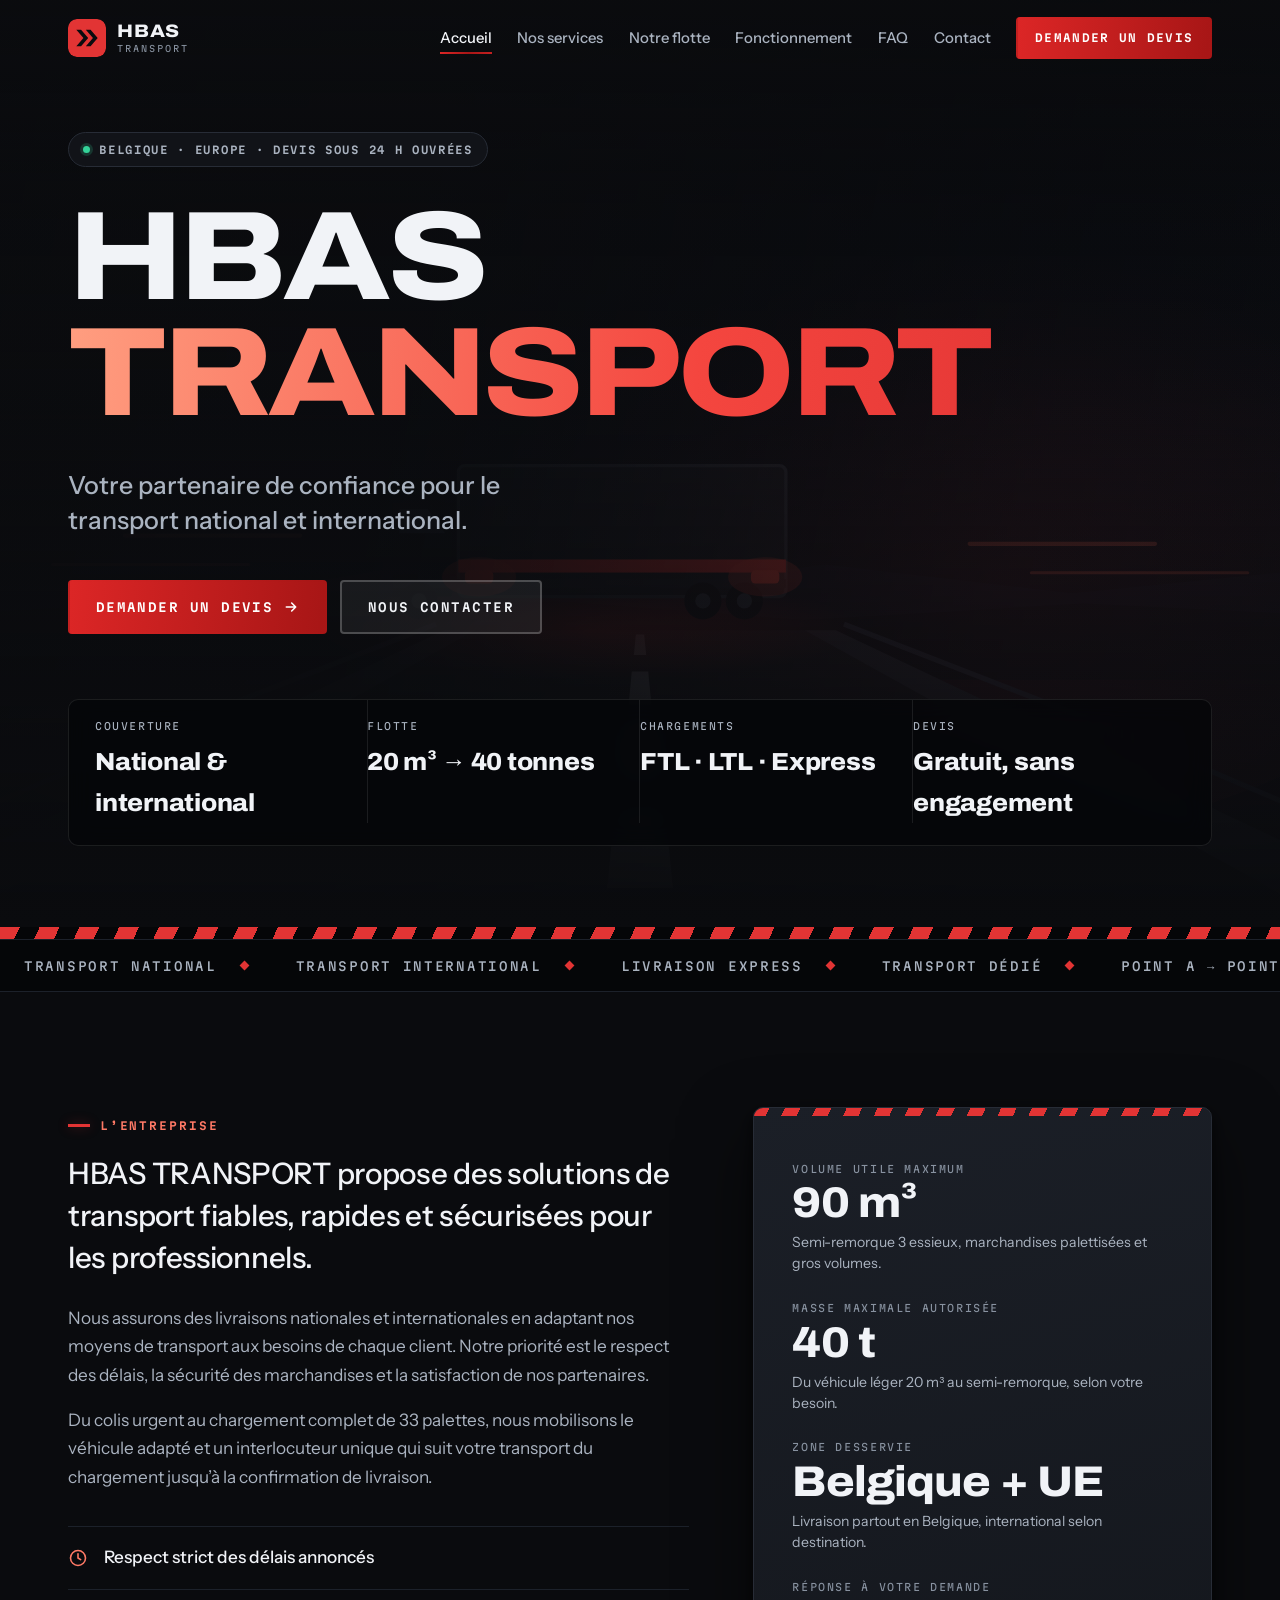
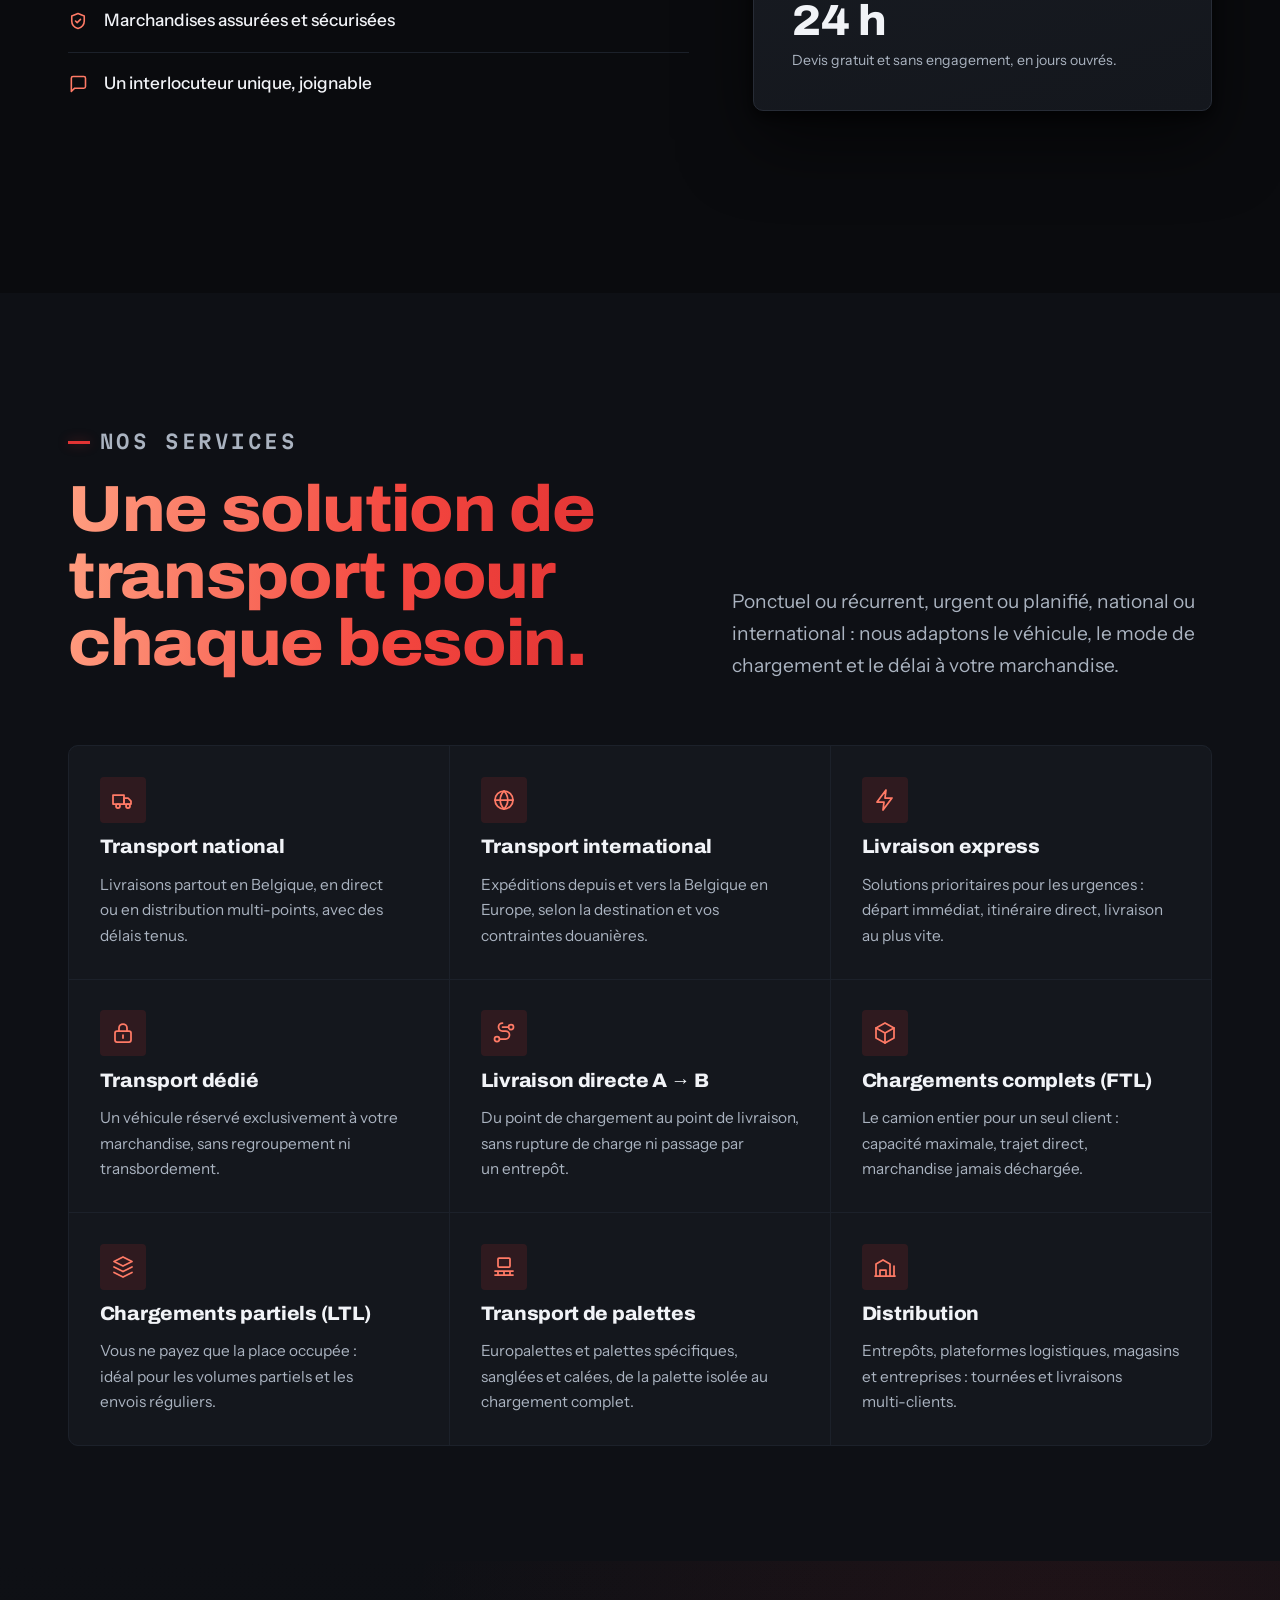
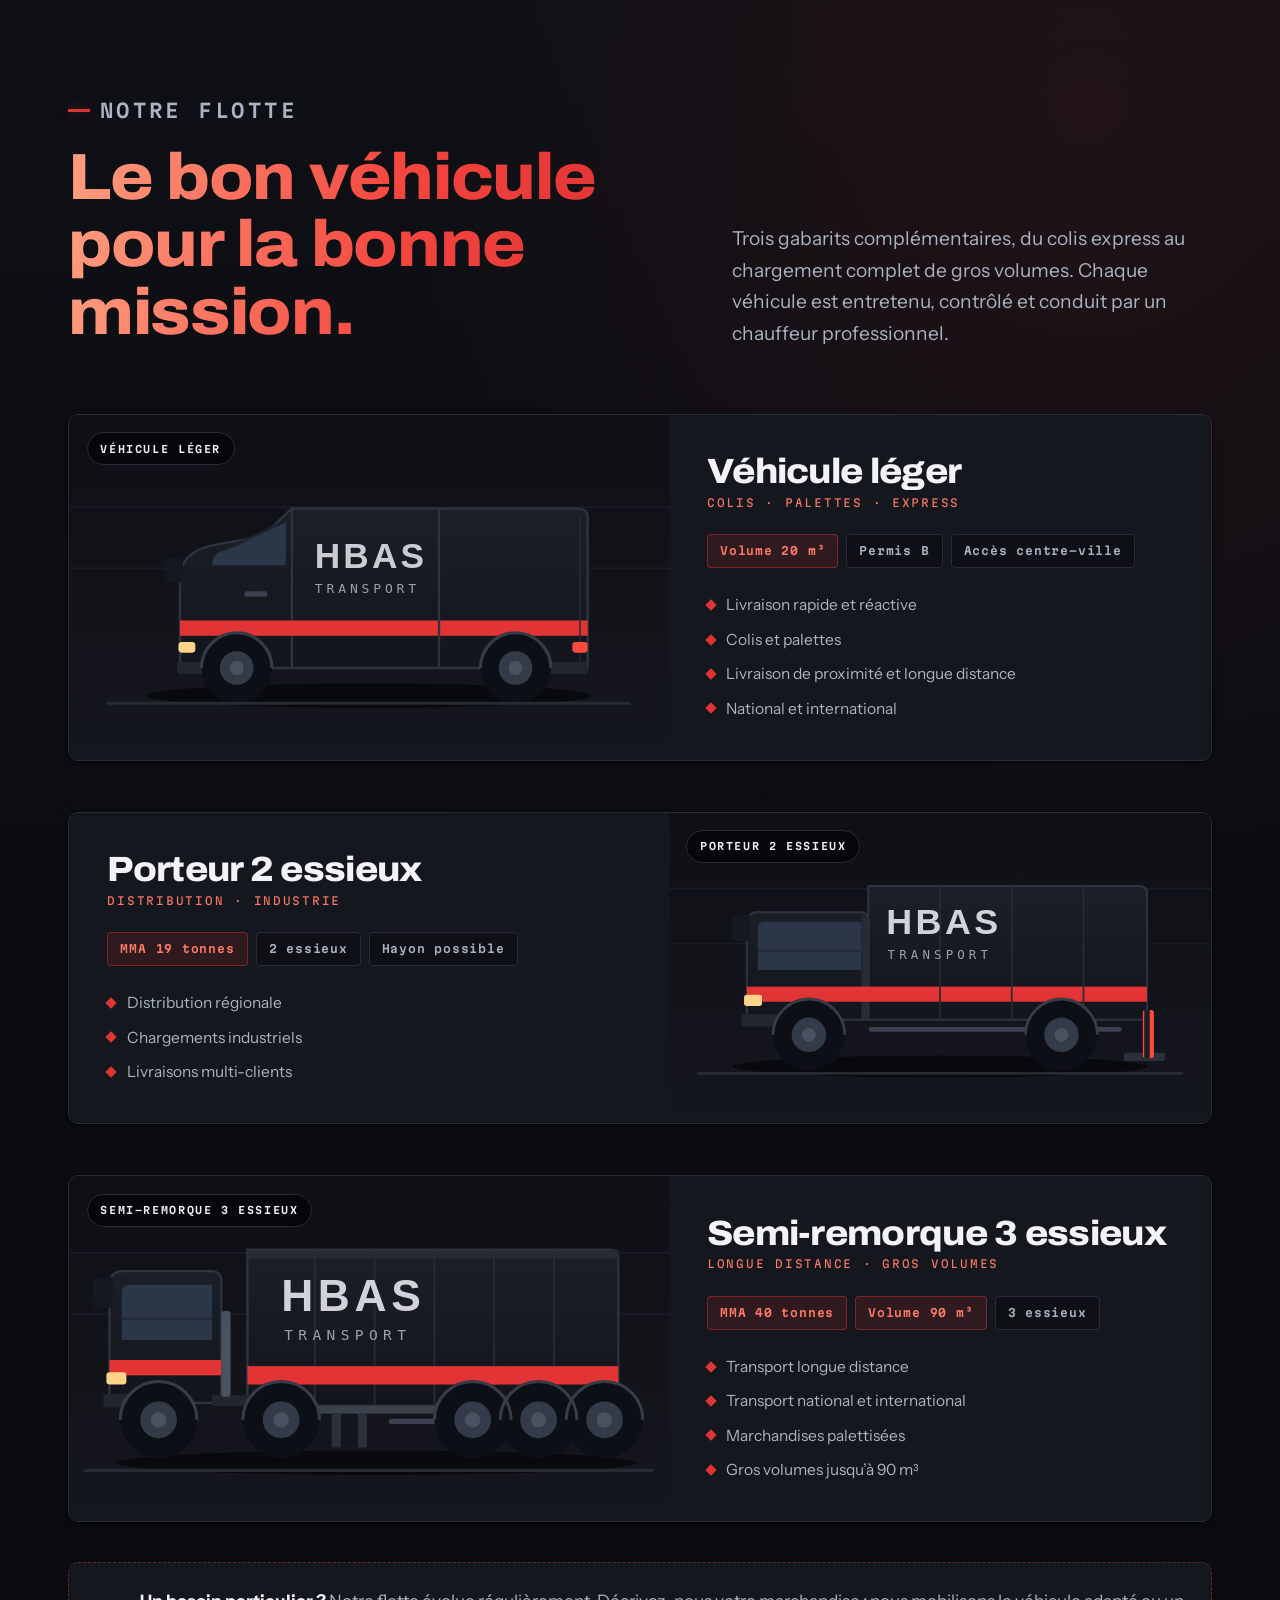
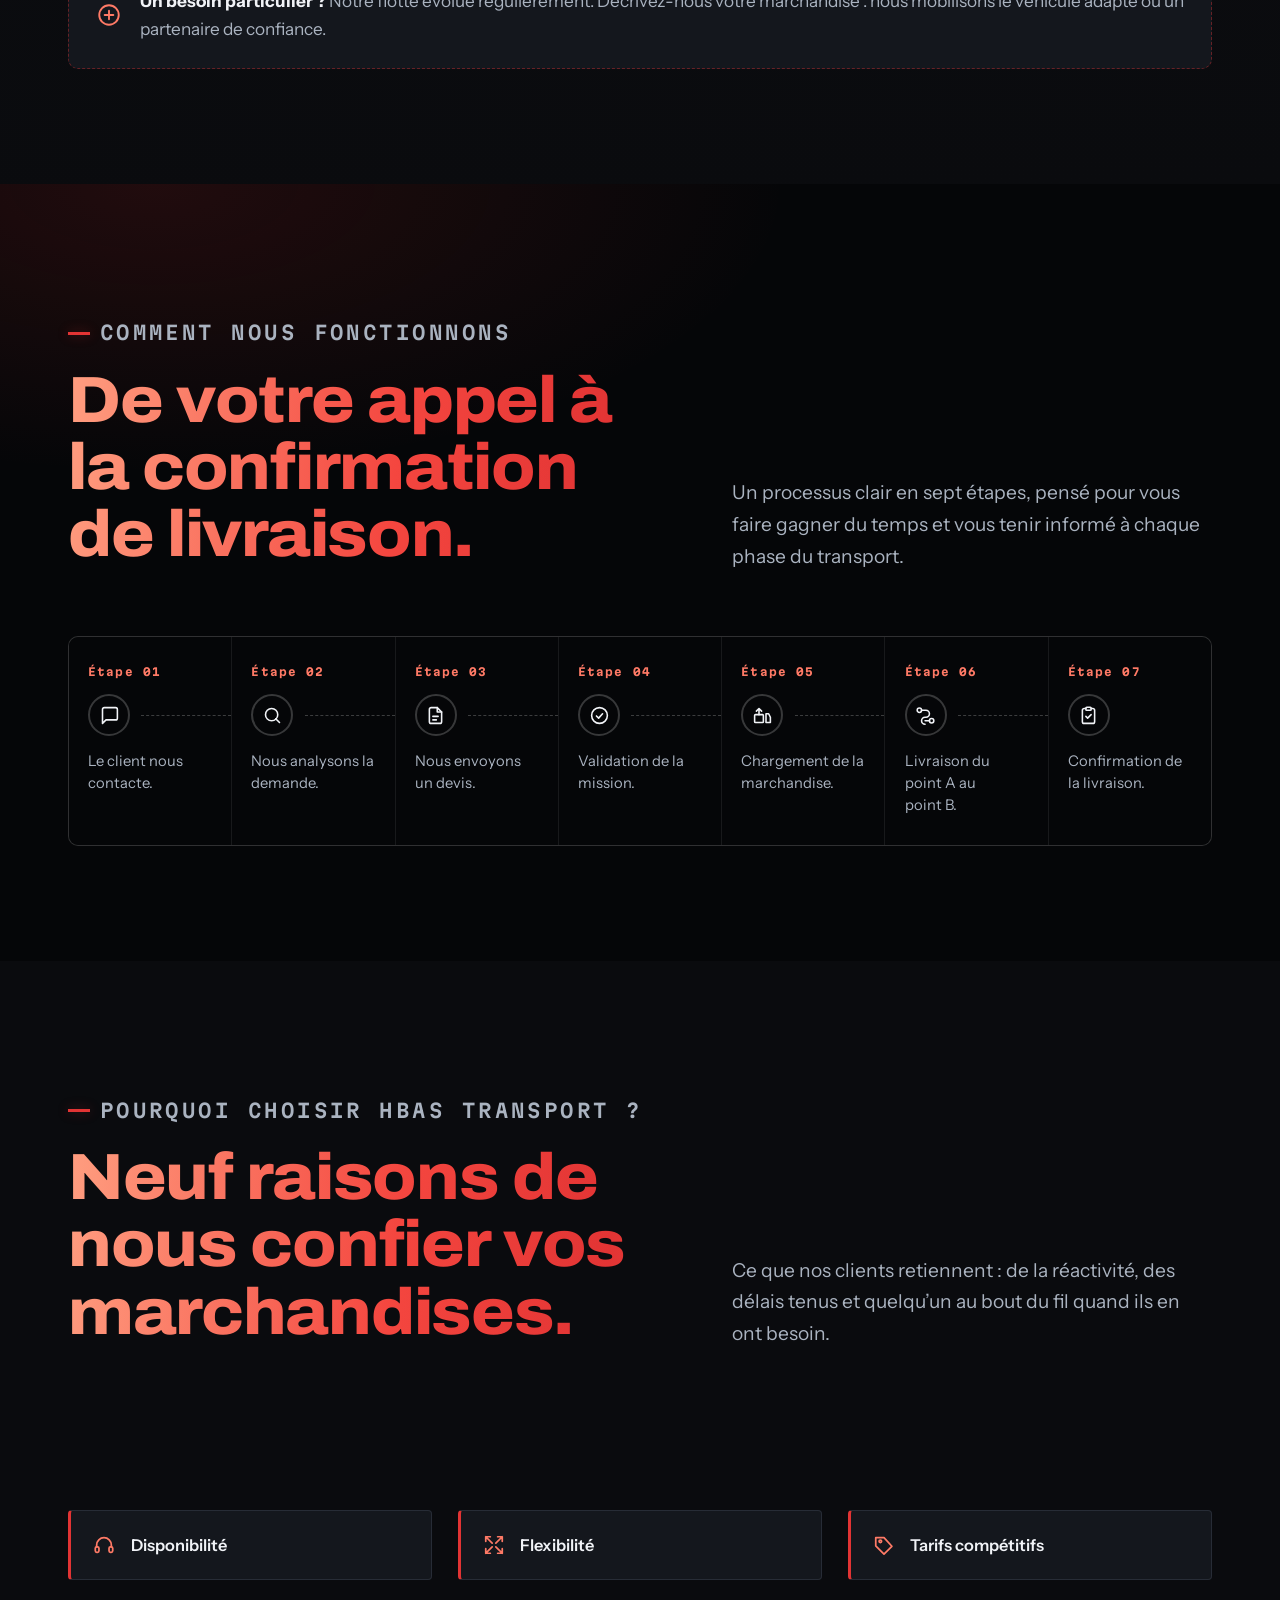
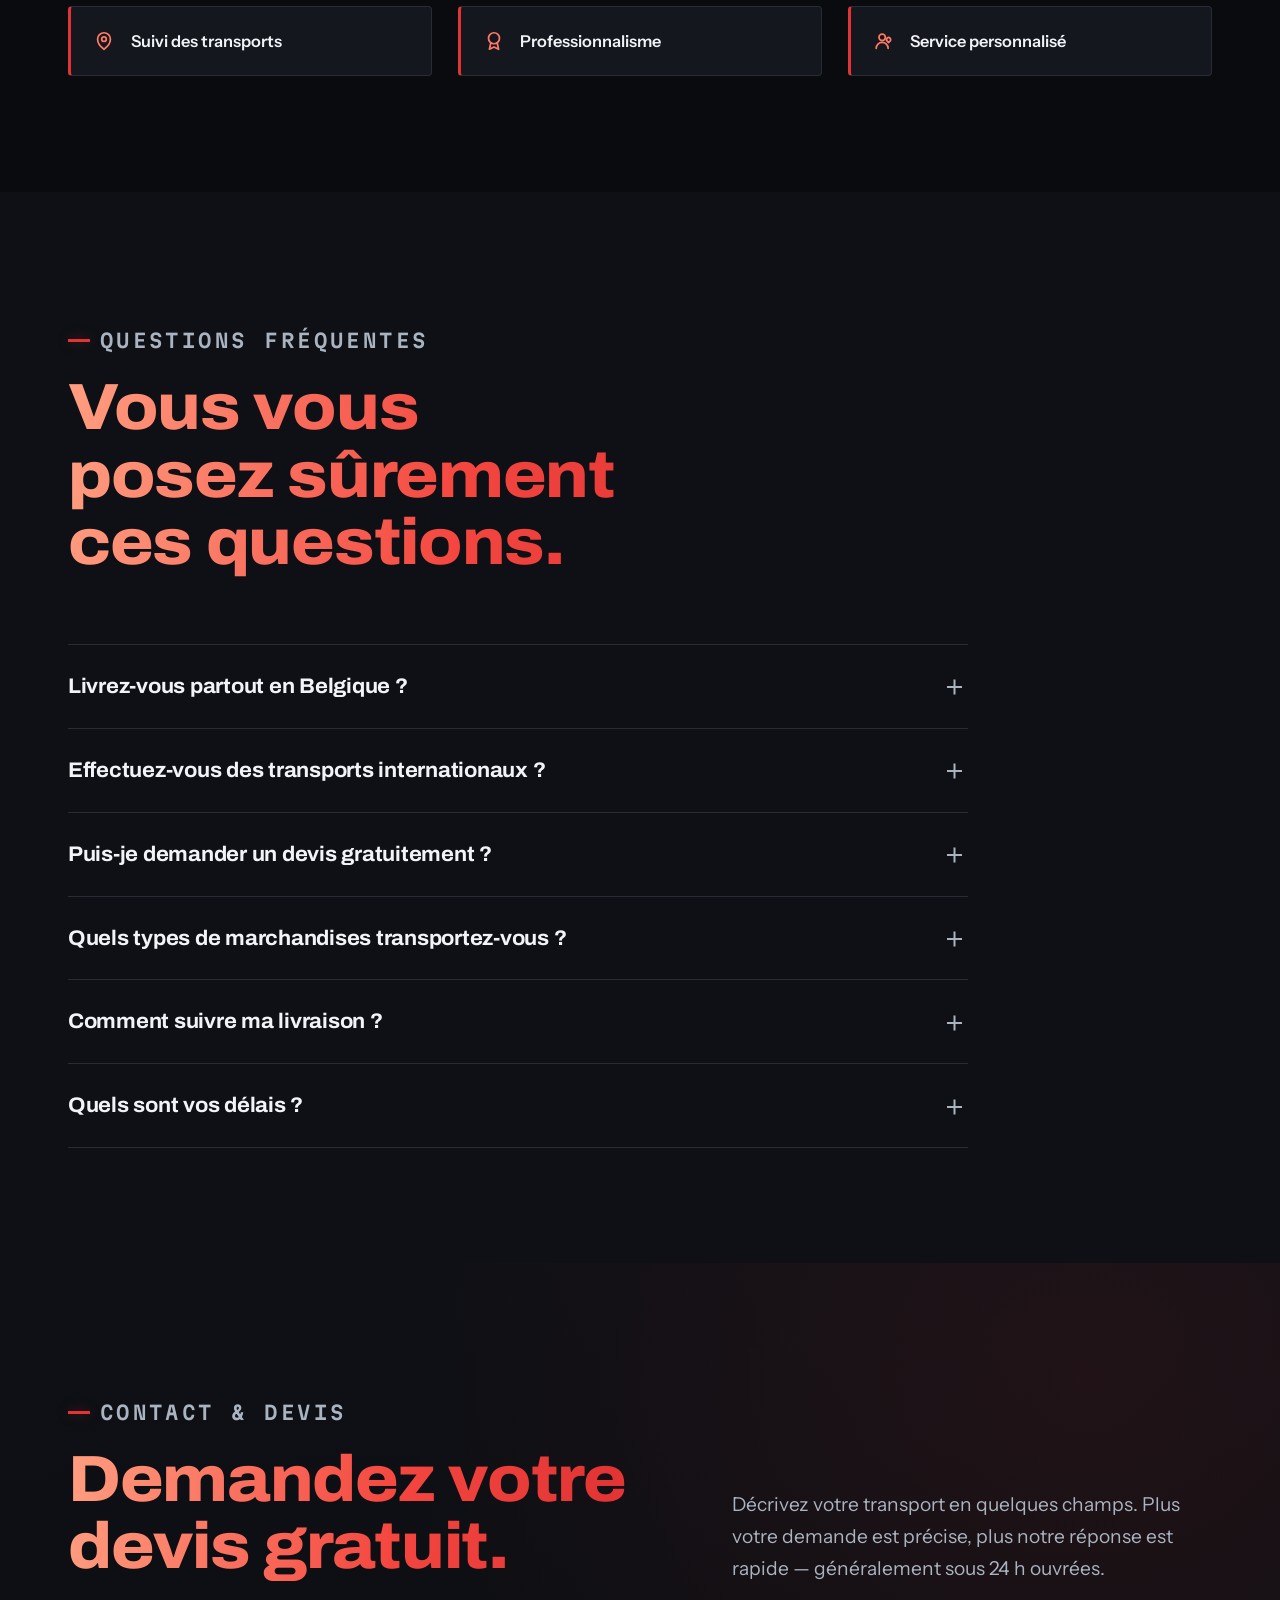
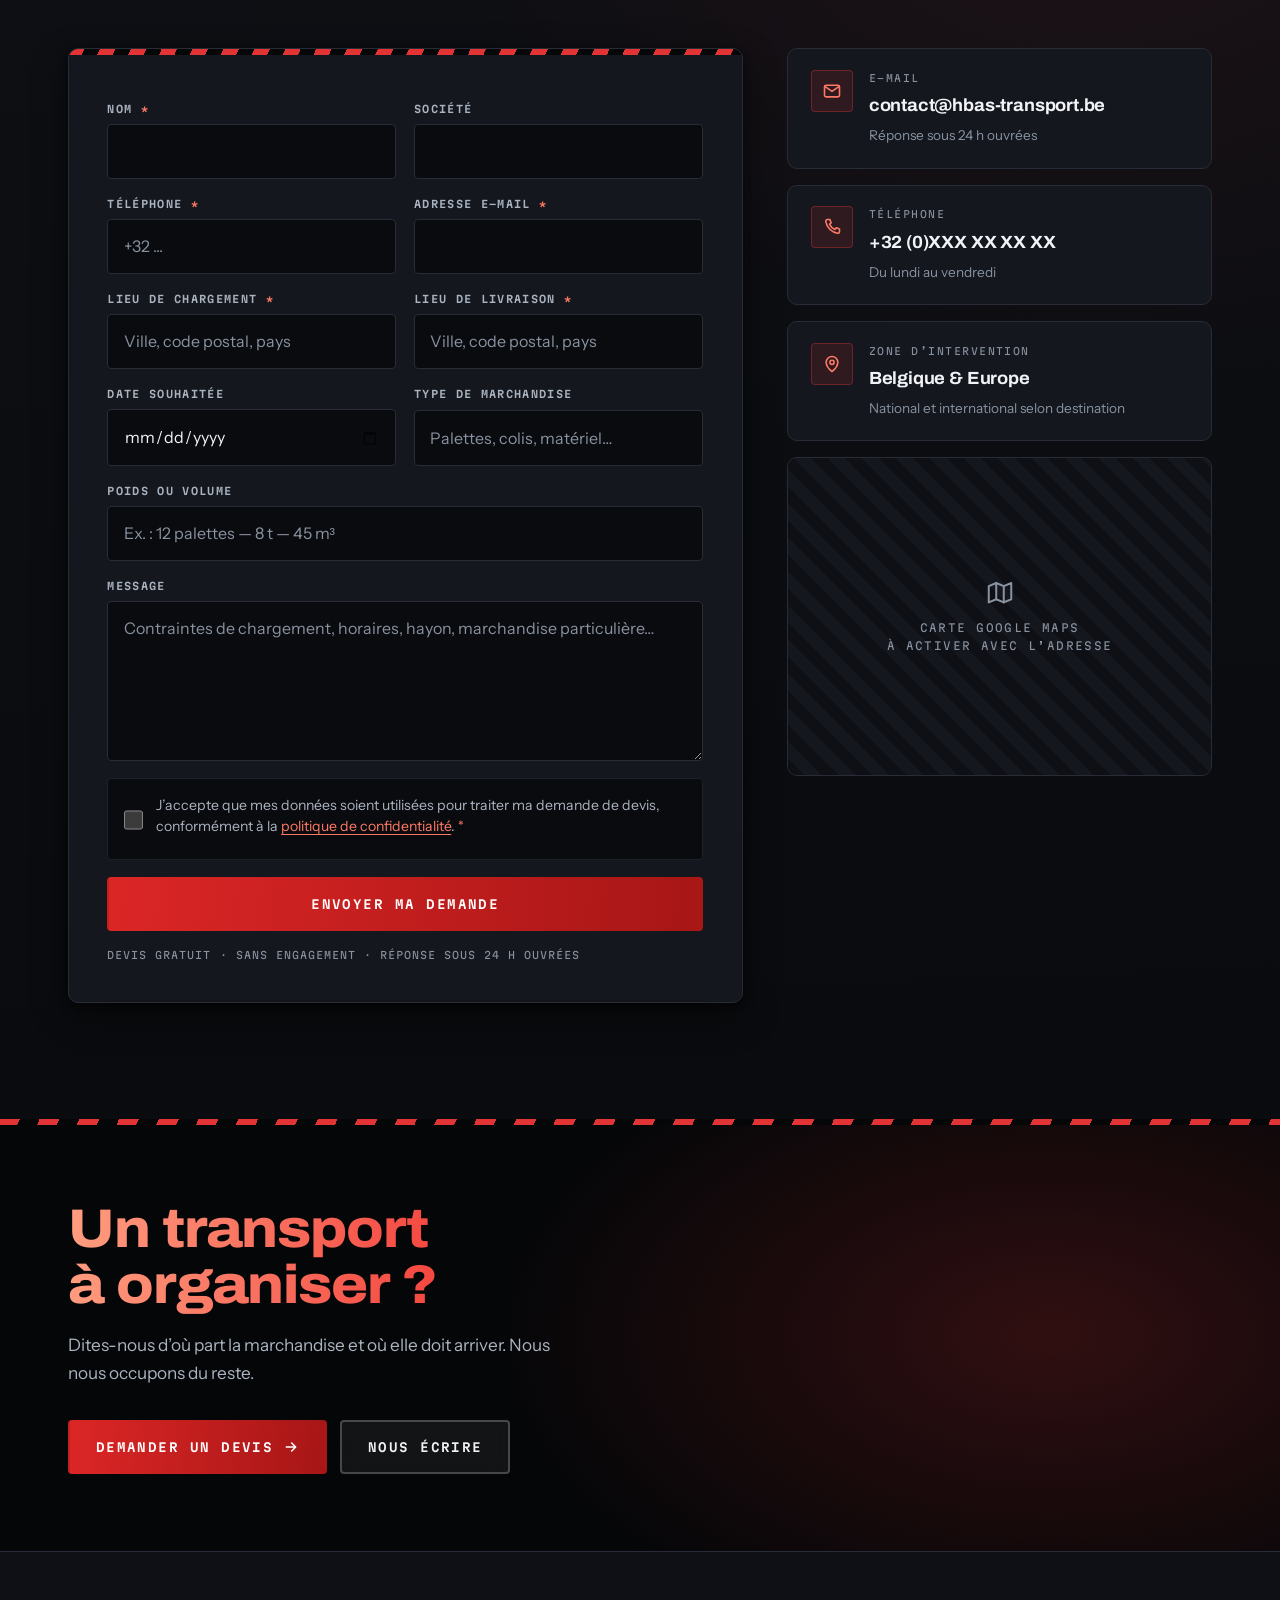
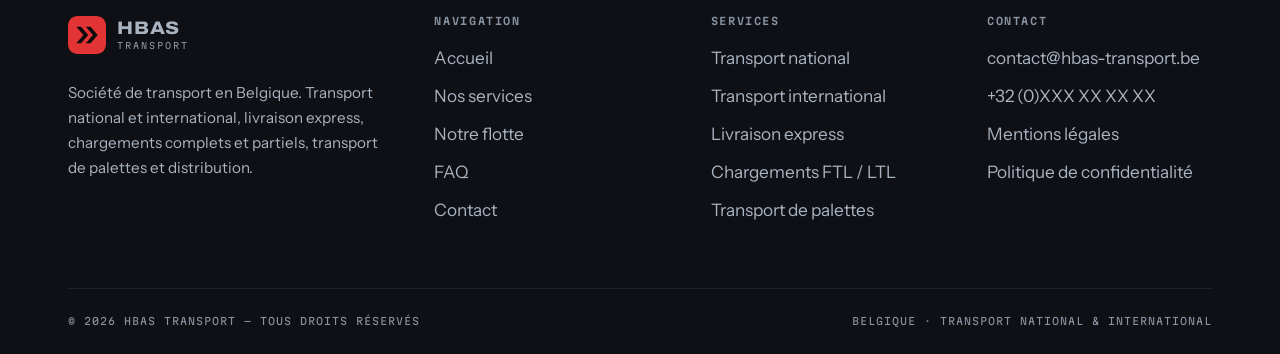
==== index.html @ b60d3385 "Vidéo en fond du bandeau d'accueil Intégration de la vidéo fournie (1366 × 768, 5,9 s, 1,1 Mo, H.264" ====
<!DOCTYPE html>
<html lang="fr">
<head>
<meta charset="utf-8">
<meta name="viewport" content="width=device-width, initial-scale=1">

<title>HBAS TRANSPORT — Société de transport en Belgique | National &amp; international</title>
<meta name="description" content="HBAS TRANSPORT : société de transport en Belgique. Transport national et international, livraison express, chargements complets (FTL) et partiels (LTL), transport de palettes et livraison directe du point A au point B. Devis gratuit et sans engagement.">
<meta name="keywords" content="transport Belgique, transport national, transport international, transport express, livraison palettes, semi-remorque, porteur 19 tonnes, véhicule utilitaire 20 m3, société de transport, transporteur Belgique, logistique, livraison point A vers point B">
<meta name="author" content="HBAS TRANSPORT">
<meta name="robots" content="index, follow, max-image-preview:large">
<link rel="canonical" href="https://www.hbas-transport.be/">

<!-- Open Graph / réseaux sociaux -->
<meta property="og:type" content="website">
<meta property="og:locale" content="fr_BE">
<meta property="og:site_name" content="HBAS TRANSPORT">
<meta property="og:title" content="HBAS TRANSPORT — Transport national et international">
<meta property="og:description" content="Votre partenaire de confiance pour le transport national et international. Solutions fiables, rapides et sécurisées pour les professionnels. Devis gratuit.">
<meta property="og:url" content="https://www.hbas-transport.be/">
<meta property="og:image" content="https://www.hbas-transport.be/assets/img/og-image.png">
<meta property="og:image:width" content="1200">
<meta property="og:image:height" content="630">
<meta property="og:image:alt" content="HBAS TRANSPORT — transport national et international">
<meta name="twitter:card" content="summary_large_image">
<meta name="twitter:title" content="HBAS TRANSPORT — Transport national et international">
<meta name="twitter:description" content="Votre partenaire de confiance pour le transport national et international. Devis gratuit et sans engagement.">
<meta name="twitter:image" content="https://www.hbas-transport.be/assets/img/og-image.png">
<meta name="theme-color" content="#0A0B0E">

<link rel="icon" href="assets/img/favicon.svg" type="image/svg+xml">
<link rel="apple-touch-icon" href="assets/img/favicon.svg">

<!-- Polices -->
<link rel="preload" as="font" type="font/woff2" href="assets/fonts/archivo-latin.woff2" crossorigin>
<link rel="preload" as="font" type="font/woff2" href="assets/fonts/instrument-sans-latin.woff2" crossorigin>
<link rel="stylesheet" href="assets/css/fonts.css">

<link rel="preload" as="image" href="assets/img/hero-poster.svg">
<link rel="stylesheet" href="assets/css/styles.css">
<script src="assets/js/main.js" defer></script>
</head>

<body>
<a class="skip-link" href="#main">Aller au contenu</a>

<!-- =====================================================================
     EN-TÊTE
     ===================================================================== -->
<header class="site-header">
  <div class="shell">
    <a class="brand" href="#accueil" aria-label="HBAS TRANSPORT — retour à l’accueil">
      <svg class="brand__mark" viewBox="0 0 64 64" aria-hidden="true">
        <rect width="64" height="64" rx="14" fill="#E23434"/>
        <g fill="#0A0B0E">
          <path d="M14 18 L26 32 L14 46 L22 46 L34 32 L22 18 Z"/>
          <path d="M30 18 L42 32 L30 46 L38 46 L50 32 L38 18 Z"/>
        </g>
      </svg>
      <span class="brand__txt">
        <span class="brand__name">HBAS</span>
        <span class="brand__sub">Transport</span>
      </span>
    </a>

    <button class="nav-toggle" type="button" aria-expanded="false" aria-controls="nav" aria-label="Ouvrir le menu">
      <span></span>
    </button>

    <nav class="nav" id="nav" data-open="false" aria-label="Navigation principale">
      <ul class="nav__list">
        <li><a class="nav__link" data-spy href="#accueil">Accueil</a></li>
        <li><a class="nav__link" data-spy href="#services">Nos services</a></li>
        <li><a class="nav__link" data-spy href="#flotte">Notre flotte</a></li>
        <li><a class="nav__link" data-spy href="#processus">Fonctionnement</a></li>
        <li><a class="nav__link" data-spy href="#faq">FAQ</a></li>
        <li><a class="nav__link" data-spy href="#contact">Contact</a></li>
      </ul>
      <a class="btn btn--hi btn--sm" href="#contact">Demander un devis</a>
    </nav>
  </div>
</header>

<main id="main">

<!-- =====================================================================
     HERO
     ===================================================================== -->
<section class="hero" id="accueil">
  <div class="hero__media">
    <!-- VISUEL DU BANDEAU ─────────────────────────────────────────────────
         L'image est une couche à part, TOUJOURS présente derrière la vidéo.
         Elle s'affiche instantanément, reste visible pendant le chargement,
         et prend le relais si la lecture échoue ou si le visiteur a demandé
         de réduire les animations (voir main.js).
         Elle ne peut pas être remplacée par l'attribut `poster` de la vidéo :
         masquer une vidéo illisible masquerait aussi son affiche.
         Pour changer de vidéo : remplacez assets/video/hero-camion.mp4. -->
    <img class="hero__still" src="assets/img/hero-poster.svg" alt=""
         width="1600" height="900" fetchpriority="high" decoding="async">
    <video class="hero__video" autoplay muted loop playsinline preload="metadata"
           aria-hidden="true" tabindex="-1">
      <source src="assets/video/hero-camion.mp4" type="video/mp4">
    </video>
  </div>
  <div class="hero__scrim" aria-hidden="true"></div>

  <div class="shell hero__inner">
    <p class="hero__tag" data-reveal><span class="dot"></span> Belgique · Europe · Devis sous 24 h ouvrées</p>

    <h1 data-reveal style="--d:1">
      HBAS<br>
      <span class="l2 grad">TRANSPORT</span>
    </h1>

    <p class="hero__sub" data-reveal style="--d:2">
      Votre partenaire de confiance pour le transport national et international.
    </p>

    <div class="hero__cta" data-reveal style="--d:3">
      <a class="btn btn--hi" href="#contact">
        Demander un devis
        <svg class="arw" width="16" height="16" viewBox="0 0 24 24" fill="none" stroke="currentColor" stroke-width="2.4" stroke-linecap="round" stroke-linejoin="round" aria-hidden="true"><path d="M5 12h14M13 6l6 6-6 6"/></svg>
      </a>
      <a class="btn btn--light" href="#contact-coordonnees">Nous contacter</a>
    </div>

    <dl class="hero__facts" data-stagger>
      <div data-reveal><dt>Couverture</dt><dd>National &amp; international</dd></div>
      <div data-reveal><dt>Flotte</dt><dd>20 m³ → 40 tonnes</dd></div>
      <div data-reveal><dt>Chargements</dt><dd>FTL · LTL · Express</dd></div>
      <div data-reveal><dt>Devis</dt><dd>Gratuit, sans engagement</dd></div>
    </dl>
  </div>
</section>

<div class="hazard" aria-hidden="true"></div>

<!-- Bandeau défilant -->
<div class="ticker" aria-hidden="true">
  <div class="ticker__track">
    <div class="ticker__group">
      <span>Transport national</span><span>Transport international</span><span>Livraison express</span>
      <span>Transport dédié</span><span>Point A → Point B</span><span>Chargements complets FTL</span>
      <span>Chargements partiels LTL</span><span>Transport de palettes</span><span>Distribution</span>
    </div>
    <div class="ticker__group">
      <span>Transport national</span><span>Transport international</span><span>Livraison express</span>
      <span>Transport dédié</span><span>Point A → Point B</span><span>Chargements complets FTL</span>
      <span>Chargements partiels LTL</span><span>Transport de palettes</span><span>Distribution</span>
    </div>
  </div>
</div>

<!-- =====================================================================
     PRÉSENTATION
     ===================================================================== -->
<section class="section" id="presentation">
  <div class="shell">
    <div class="intro">
      <div data-reveal="left">
        <p class="kicker">L’entreprise</p>
        <p class="intro__lead">
          HBAS TRANSPORT propose des solutions de transport fiables, rapides et sécurisées
          pour les professionnels.
        </p>
        <div class="intro__body">
          <p>
            Nous assurons des livraisons nationales et internationales en adaptant nos moyens
            de transport aux besoins de chaque client. Notre priorité est le respect des délais,
            la sécurité des marchandises et la satisfaction de nos partenaires.
          </p>
          <p>
            Du colis urgent au chargement complet de 33 palettes, nous mobilisons le véhicule
            adapté et un interlocuteur unique qui suit votre transport du chargement jusqu’à
            la confirmation de livraison.
          </p>
        </div>

        <ul class="pillars" data-stagger>
          <li data-reveal>
            <svg viewBox="0 0 24 24" fill="none" stroke="currentColor" stroke-width="1.9" stroke-linecap="round" stroke-linejoin="round" aria-hidden="true"><circle cx="12" cy="12" r="9"/><path d="M12 7v5l3.2 2"/></svg>
            Respect strict des délais annoncés
          </li>
          <li data-reveal>
            <svg viewBox="0 0 24 24" fill="none" stroke="currentColor" stroke-width="1.9" stroke-linecap="round" stroke-linejoin="round" aria-hidden="true"><path d="M12 3l7.5 3v6c0 4.5-3 7.7-7.5 9-4.5-1.3-7.5-4.5-7.5-9V6z"/><path d="M9 12l2 2 4-4"/></svg>
            Marchandises assurées et sécurisées
          </li>
          <li data-reveal>
            <svg viewBox="0 0 24 24" fill="none" stroke="currentColor" stroke-width="1.9" stroke-linecap="round" stroke-linejoin="round" aria-hidden="true"><path d="M21 15a2 2 0 0 1-2 2H8l-4 4V5a2 2 0 0 1 2-2h13a2 2 0 0 1 2 2z"/></svg>
            Un interlocuteur unique, joignable
          </li>
          <li data-reveal>
            <svg viewBox="0 0 24 24" fill="none" stroke="currentColor" stroke-width="1.9" stroke-linecap="round" stroke-linejoin="round" aria-hidden="true"><path d="M3 12h4l3-7 4 14 3-7h4"/></svg>
            Suivi du transport de bout en bout
          </li>
        </ul>
      </div>

      <aside class="stats" data-reveal="right">
        <dl>
          <div>
            <dt>Volume utile maximum</dt>
            <dd>90 m³<small>Semi-remorque 3 essieux, marchandises palettisées et gros volumes.</small></dd>
          </div>
          <div>
            <dt>Masse maximale autorisée</dt>
            <dd>40 t<small>Du véhicule léger 20 m³ au semi-remorque, selon votre besoin.</small></dd>
          </div>
          <div>
            <dt>Zone desservie</dt>
            <dd>Belgique + UE<small>Livraison partout en Belgique, international selon destination.</small></dd>
          </div>
          <div>
            <dt>Réponse à votre demande</dt>
            <dd>24 h<small>Devis gratuit et sans engagement, en jours ouvrés.</small></dd>
          </div>
        </dl>
      </aside>
    </div>
  </div>
</section>

<!-- =====================================================================
     SERVICES
     ===================================================================== -->
<section class="section section--paper2" id="services">
  <div class="shell">
    <div class="s-head s-head--split">
      <div data-reveal>
        <p class="kicker">Nos services</p>
        <h2 class="grad">Une solution de transport pour chaque besoin.</h2>
      </div>
      <p data-reveal style="--d:1">
        Ponctuel ou récurrent, urgent ou planifié, national ou international : nous adaptons
        le véhicule, le mode de chargement et le délai à votre marchandise.
      </p>
    </div>

    <div class="svc-grid" data-stagger>

      <article class="svc" data-reveal>
        <span class="svc__ico"><svg viewBox="0 0 24 24" fill="none" stroke="currentColor" stroke-width="1.75" stroke-linecap="round" stroke-linejoin="round" aria-hidden="true"><path d="M2 7h11v9H2z"/><path d="M13 10h4l3 3.2V16h-7z"/><circle cx="7" cy="18" r="2"/><circle cx="17" cy="18" r="2"/></svg></span>
        <h3>Transport national</h3>
        <p>Livraisons partout en Belgique, en direct ou en distribution multi-points, avec des délais tenus.</p>
      </article>

      <article class="svc" data-reveal>
        <span class="svc__ico"><svg viewBox="0 0 24 24" fill="none" stroke="currentColor" stroke-width="1.75" stroke-linecap="round" stroke-linejoin="round" aria-hidden="true"><circle cx="12" cy="12" r="9"/><path d="M3 12h18M12 3c2.5 2.6 3.8 5.7 3.8 9S14.5 18.4 12 21c-2.5-2.6-3.8-5.7-3.8-9S9.5 5.6 12 3z"/></svg></span>
        <h3>Transport international</h3>
        <p>Expéditions depuis et vers la Belgique en Europe, selon la destination et vos contraintes douanières.</p>
      </article>

      <article class="svc" data-reveal>
        <span class="svc__ico"><svg viewBox="0 0 24 24" fill="none" stroke="currentColor" stroke-width="1.75" stroke-linecap="round" stroke-linejoin="round" aria-hidden="true"><path d="M13 2 4 14h7l-1 8 9-12h-7z"/></svg></span>
        <h3>Livraison express</h3>
        <p>Solutions prioritaires pour les urgences : départ immédiat, itinéraire direct, livraison au plus vite.</p>
      </article>

      <article class="svc" data-reveal>
        <span class="svc__ico"><svg viewBox="0 0 24 24" fill="none" stroke="currentColor" stroke-width="1.75" stroke-linecap="round" stroke-linejoin="round" aria-hidden="true"><rect x="4" y="10" width="16" height="11" rx="2"/><path d="M8 10V7a4 4 0 0 1 8 0v3"/><path d="M12 14v3"/></svg></span>
        <h3>Transport dédié</h3>
        <p>Un véhicule réservé exclusivement à votre marchandise, sans regroupement ni transbordement.</p>
      </article>

      <article class="svc" data-reveal>
        <span class="svc__ico"><svg viewBox="0 0 24 24" fill="none" stroke="currentColor" stroke-width="1.75" stroke-linecap="round" stroke-linejoin="round" aria-hidden="true"><circle cx="5" cy="18" r="2.5"/><circle cx="19" cy="6" r="2.5"/><path d="M7.5 18h6a4 4 0 0 0 0-8h-3a4 4 0 0 1 0-8"/><path d="M16.5 6h-6"/></svg></span>
        <h3>Livraison directe A → B</h3>
        <p>Du point de chargement au point de livraison, sans rupture de charge ni passage par un entrepôt.</p>
      </article>

      <article class="svc" data-reveal>
        <span class="svc__ico"><svg viewBox="0 0 24 24" fill="none" stroke="currentColor" stroke-width="1.75" stroke-linecap="round" stroke-linejoin="round" aria-hidden="true"><path d="m12 2 9 5v10l-9 5-9-5V7z"/><path d="m3 7 9 5 9-5M12 12v10"/></svg></span>
        <h3>Chargements complets (FTL)</h3>
        <p>Le camion entier pour un seul client : capacité maximale, trajet direct, marchandise jamais déchargée.</p>
      </article>

      <article class="svc" data-reveal>
        <span class="svc__ico"><svg viewBox="0 0 24 24" fill="none" stroke="currentColor" stroke-width="1.75" stroke-linecap="round" stroke-linejoin="round" aria-hidden="true"><path d="m12 2 9 4.5-9 4.5-9-4.5z"/><path d="m3 12 9 4.5 9-4.5M3 17.5 12 22l9-4.5"/></svg></span>
        <h3>Chargements partiels (LTL)</h3>
        <p>Vous ne payez que la place occupée : idéal pour les volumes partiels et les envois réguliers.</p>
      </article>

      <article class="svc" data-reveal>
        <span class="svc__ico"><svg viewBox="0 0 24 24" fill="none" stroke="currentColor" stroke-width="1.75" stroke-linecap="round" stroke-linejoin="round" aria-hidden="true"><rect x="6" y="3" width="12" height="9" rx="1"/><path d="M3 16h18M3 20h18M6 16v4M12 16v4M18 16v4"/></svg></span>
        <h3>Transport de palettes</h3>
        <p>Europalettes et palettes spécifiques, sanglées et calées, de la palette isolée au chargement complet.</p>
      </article>

      <article class="svc" data-reveal>
        <span class="svc__ico"><svg viewBox="0 0 24 24" fill="none" stroke="currentColor" stroke-width="1.75" stroke-linecap="round" stroke-linejoin="round" aria-hidden="true"><path d="M3 21V9l7-4 7 4v12"/><path d="M21 21V11M7 21v-6h6v6"/><path d="M2 21h20"/></svg></span>
        <h3>Distribution</h3>
        <p>Entrepôts, plateformes logistiques, magasins et entreprises : tournées et livraisons multi-clients.</p>
      </article>

    </div>
  </div>
</section>

<!-- =====================================================================
     FLOTTE
     ===================================================================== -->
<section class="section section--cool" id="flotte">
  <div class="shell">
    <div class="s-head s-head--split">
      <div data-reveal>
        <p class="kicker">Notre flotte</p>
        <h2 class="grad">Le bon véhicule pour la bonne mission.</h2>
      </div>
      <p data-reveal style="--d:1">
        Trois gabarits complémentaires, du colis express au chargement complet de gros volumes.
        Chaque véhicule est entretenu, contrôlé et conduit par un chauffeur professionnel.
      </p>
    </div>

    <div class="fleet">

      <article class="rig" data-reveal="zoom">
        <div class="rig__media">
          <span class="rig__badge">Véhicule léger</span>
          <img src="assets/img/vehicule-leger.svg" width="800" height="450" loading="lazy" decoding="async"
               alt="Véhicule utilitaire léger 20 m³ de HBAS TRANSPORT pour la livraison de colis et palettes">
        </div>
        <div class="rig__body">
          <h3>Véhicule léger</h3>
          <p class="rig__tag">Colis · Palettes · Express</p>
          <div class="rig__specs">
            <span class="is-key">Volume 20 m³</span>
            <span>Permis B</span>
            <span>Accès centre-ville</span>
          </div>
          <ul>
            <li>Livraison rapide et réactive</li>
            <li>Colis et palettes</li>
            <li>Livraison de proximité et longue distance</li>
            <li>National et international</li>
          </ul>
        </div>
      </article>

      <article class="rig" data-reveal="zoom">
        <div class="rig__media">
          <span class="rig__badge">Porteur 2 essieux</span>
          <img src="assets/img/porteur-19t.svg" width="800" height="450" loading="lazy" decoding="async"
               alt="Porteur 2 essieux MMA 19 tonnes de HBAS TRANSPORT pour la distribution régionale">
        </div>
        <div class="rig__body">
          <h3>Porteur 2 essieux</h3>
          <p class="rig__tag">Distribution · Industrie</p>
          <div class="rig__specs">
            <span class="is-key">MMA 19 tonnes</span>
            <span>2 essieux</span>
            <span>Hayon possible</span>
          </div>
          <ul>
            <li>Distribution régionale</li>
            <li>Chargements industriels</li>
            <li>Livraisons multi-clients</li>
          </ul>
        </div>
      </article>

      <article class="rig" data-reveal="zoom">
        <div class="rig__media">
          <span class="rig__badge">Semi-remorque 3 essieux</span>
          <img src="assets/img/semi-40t.svg" width="800" height="450" loading="lazy" decoding="async"
               alt="Semi-remorque 3 essieux MMA 40 tonnes de HBAS TRANSPORT pour le transport longue distance">
        </div>
        <div class="rig__body">
          <h3>Semi-remorque 3 essieux</h3>
          <p class="rig__tag">Longue distance · Gros volumes</p>
          <div class="rig__specs">
            <span class="is-key">MMA 40 tonnes</span>
            <span class="is-key">Volume 90 m³</span>
            <span>3 essieux</span>
          </div>
          <ul>
            <li>Transport longue distance</li>
            <li>Transport national et international</li>
            <li>Marchandises palettisées</li>
            <li>Gros volumes jusqu’à 90 m³</li>
          </ul>
        </div>
      </article>

    </div>

    <p class="fleet__note" data-reveal>
      <svg viewBox="0 0 24 24" fill="none" stroke="currentColor" stroke-width="1.75" stroke-linecap="round" stroke-linejoin="round" aria-hidden="true"><circle cx="12" cy="12" r="9"/><path d="M12 8v8M8 12h8"/></svg>
      <span>
        <strong>Un besoin particulier ?</strong> Notre flotte évolue régulièrement.
        Décrivez-nous votre marchandise : nous mobilisons le véhicule adapté ou un partenaire de confiance.
      </span>
    </p>
  </div>
</section>

<!-- =====================================================================
     FONCTIONNEMENT — 7 ÉTAPES
     ===================================================================== -->
<section class="section section--ink" id="processus">
  <div class="shell">
    <div class="s-head s-head--split">
      <div data-reveal>
        <p class="kicker">Comment nous fonctionnons</p>
        <h2 class="grad">De votre appel à la confirmation de livraison.</h2>
      </div>
      <p data-reveal style="--d:1">
        Un processus clair en sept étapes, pensé pour vous faire gagner du temps
        et vous tenir informé à chaque phase du transport.
      </p>
    </div>

    <div class="steps" data-stagger>

      <article class="step" data-reveal>
        <span class="step__n">Étape 01</span>
        <span class="step__row"><span class="step__ico"><svg viewBox="0 0 24 24" fill="none" stroke="currentColor" stroke-width="1.8" stroke-linecap="round" stroke-linejoin="round" aria-hidden="true"><path d="M21 15a2 2 0 0 1-2 2H8l-4 4V5a2 2 0 0 1 2-2h13a2 2 0 0 1 2 2z"/></svg></span><i class="step__line" aria-hidden="true"></i></span>
        <p>Le client nous contacte.</p>
      </article>

      <article class="step" data-reveal>
        <span class="step__n">Étape 02</span>
        <span class="step__row"><span class="step__ico"><svg viewBox="0 0 24 24" fill="none" stroke="currentColor" stroke-width="1.8" stroke-linecap="round" stroke-linejoin="round" aria-hidden="true"><circle cx="11" cy="11" r="7"/><path d="m20 20-4.3-4.3"/></svg></span><i class="step__line" aria-hidden="true"></i></span>
        <p>Nous analysons la demande.</p>
      </article>

      <article class="step" data-reveal>
        <span class="step__n">Étape 03</span>
        <span class="step__row"><span class="step__ico"><svg viewBox="0 0 24 24" fill="none" stroke="currentColor" stroke-width="1.8" stroke-linecap="round" stroke-linejoin="round" aria-hidden="true"><path d="M14 3H7a2 2 0 0 0-2 2v14a2 2 0 0 0 2 2h10a2 2 0 0 0 2-2V8z"/><path d="M14 3v5h5M9 13h6M9 17h4"/></svg></span><i class="step__line" aria-hidden="true"></i></span>
        <p>Nous envoyons un devis.</p>
      </article>

      <article class="step" data-reveal>
        <span class="step__n">Étape 04</span>
        <span class="step__row"><span class="step__ico"><svg viewBox="0 0 24 24" fill="none" stroke="currentColor" stroke-width="1.8" stroke-linecap="round" stroke-linejoin="round" aria-hidden="true"><circle cx="12" cy="12" r="9"/><path d="m8.5 12.5 2.5 2.5 4.5-5"/></svg></span><i class="step__line" aria-hidden="true"></i></span>
        <p>Validation de la mission.</p>
      </article>

      <article class="step" data-reveal>
        <span class="step__n">Étape 05</span>
        <span class="step__row"><span class="step__ico"><svg viewBox="0 0 24 24" fill="none" stroke="currentColor" stroke-width="1.8" stroke-linecap="round" stroke-linejoin="round" aria-hidden="true"><rect x="3" y="11" width="10" height="9" rx="1"/><path d="M8 11V4M5 7l3-3 3 3"/><path d="M16 20h5v-6l-2-4h-3z"/></svg></span><i class="step__line" aria-hidden="true"></i></span>
        <p>Chargement de la marchandise.</p>
      </article>

      <article class="step" data-reveal>
        <span class="step__n">Étape 06</span>
        <span class="step__row"><span class="step__ico"><svg viewBox="0 0 24 24" fill="none" stroke="currentColor" stroke-width="1.8" stroke-linecap="round" stroke-linejoin="round" aria-hidden="true"><circle cx="5" cy="6" r="2.5"/><circle cx="19" cy="18" r="2.5"/><path d="M7.5 6h5a4 4 0 0 1 0 8h-1a4 4 0 0 0 0 8"/><path d="M16.5 18h-5"/></svg></span><i class="step__line" aria-hidden="true"></i></span>
        <p>Livraison du point A au point B.</p>
      </article>

      <article class="step" data-reveal>
        <span class="step__n">Étape 07</span>
        <span class="step__row"><span class="step__ico"><svg viewBox="0 0 24 24" fill="none" stroke="currentColor" stroke-width="1.8" stroke-linecap="round" stroke-linejoin="round" aria-hidden="true"><path d="M9 4H7a2 2 0 0 0-2 2v13a2 2 0 0 0 2 2h10a2 2 0 0 0 2-2V6a2 2 0 0 0-2-2h-2"/><rect x="9" y="2.5" width="6" height="3.5" rx="1"/><path d="m9 13 2 2 4-4"/></svg></span><i class="step__line" aria-hidden="true"></i></span>
        <p>Confirmation de la livraison.</p>
      </article>

    </div>
  </div>
</section>

<!-- =====================================================================
     POURQUOI NOUS CHOISIR
     ===================================================================== -->
<section class="section" id="atouts">
  <div class="shell">
    <div class="s-head s-head--split">
      <div data-reveal>
        <p class="kicker">Pourquoi choisir HBAS&nbsp;TRANSPORT&nbsp;?</p>
        <h2 class="grad">Neuf raisons de nous confier vos marchandises.</h2>
      </div>
      <p data-reveal style="--d:1">
        Ce que nos clients retiennent : de la réactivité, des délais tenus et
        quelqu’un au bout du fil quand ils en ont besoin.
      </p>
    </div>

    <div class="why-grid" data-stagger>
      <div class="why" data-reveal><svg viewBox="0 0 24 24" fill="none" stroke="currentColor" stroke-width="1.9" stroke-linecap="round" stroke-linejoin="round" aria-hidden="true"><circle cx="12" cy="12" r="9"/><path d="M12 7v5l3.2 2"/></svg> Respect des délais</div>
      <div class="why" data-reveal><svg viewBox="0 0 24 24" fill="none" stroke="currentColor" stroke-width="1.9" stroke-linecap="round" stroke-linejoin="round" aria-hidden="true"><path d="M12 3l7.5 3v6c0 4.5-3 7.7-7.5 9-4.5-1.3-7.5-4.5-7.5-9V6z"/><path d="M9 12l2 2 4-4"/></svg> Livraison sécurisée</div>
      <div class="why" data-reveal><svg viewBox="0 0 24 24" fill="none" stroke="currentColor" stroke-width="1.9" stroke-linecap="round" stroke-linejoin="round" aria-hidden="true"><path d="m13 2-9 12h7l-1 8 9-12h-7z"/></svg> Communication rapide</div>
      <div class="why" data-reveal><svg viewBox="0 0 24 24" fill="none" stroke="currentColor" stroke-width="1.9" stroke-linecap="round" stroke-linejoin="round" aria-hidden="true"><path d="M4 14v-2a8 8 0 0 1 16 0v2"/><rect x="2.5" y="14" width="4" height="6" rx="1.6"/><rect x="17.5" y="14" width="4" height="6" rx="1.6"/></svg> Disponibilité</div>
      <div class="why" data-reveal><svg viewBox="0 0 24 24" fill="none" stroke="currentColor" stroke-width="1.9" stroke-linecap="round" stroke-linejoin="round" aria-hidden="true"><path d="M16 3h5v5M21 3l-7 7M8 21H3v-5M3 21l7-7M16 21h5v-5M21 21l-7-7M8 3H3v5M3 3l7 7"/></svg> Flexibilité</div>
      <div class="why" data-reveal><svg viewBox="0 0 24 24" fill="none" stroke="currentColor" stroke-width="1.9" stroke-linecap="round" stroke-linejoin="round" aria-hidden="true"><path d="M20.6 13.4 12 22l-9-9V4h9z"/><circle cx="8" cy="8" r="1.4"/></svg> Tarifs compétitifs</div>
      <div class="why" data-reveal><svg viewBox="0 0 24 24" fill="none" stroke="currentColor" stroke-width="1.9" stroke-linecap="round" stroke-linejoin="round" aria-hidden="true"><path d="M12 21s7-5.2 7-11a7 7 0 1 0-14 0c0 5.8 7 11 7 11z"/><circle cx="12" cy="10" r="2.5"/></svg> Suivi des transports</div>
      <div class="why" data-reveal><svg viewBox="0 0 24 24" fill="none" stroke="currentColor" stroke-width="1.9" stroke-linecap="round" stroke-linejoin="round" aria-hidden="true"><circle cx="12" cy="9" r="6"/><path d="m8.5 14-1.5 7 5-2.5 5 2.5-1.5-7"/></svg> Professionnalisme</div>
      <div class="why" data-reveal><svg viewBox="0 0 24 24" fill="none" stroke="currentColor" stroke-width="1.9" stroke-linecap="round" stroke-linejoin="round" aria-hidden="true"><circle cx="10" cy="8" r="3.5"/><path d="M3.5 20a6.5 6.5 0 0 1 13 0"/><path d="M18.5 8.8c1 1 1 2.4 0 3.4l-1.5 1.5-1.5-1.5c-1-1-1-2.4 0-3.4s2 -1 3 0z"/></svg> Service personnalisé</div>
    </div>
  </div>
</section>

<!-- =====================================================================
     FAQ
     ===================================================================== -->
<section class="section section--paper2" id="faq">
  <div class="shell">
    <div class="s-head" data-reveal>
      <p class="kicker">Questions fréquentes</p>
      <h2 class="grad">Vous vous posez sûrement ces questions.</h2>
    </div>

    <div class="faq" data-stagger>

      <details data-reveal>
        <summary>Livrez-vous partout en Belgique&nbsp;?</summary>
        <div class="faq__a"><p>Oui. Nous livrons partout en Belgique, en Flandre, en Wallonie et à Bruxelles.</p></div>
      </details>

      <details data-reveal>
        <summary>Effectuez-vous des transports internationaux&nbsp;?</summary>
        <div class="faq__a"><p>Oui, selon la destination. Contactez-nous avec le lieu de chargement et de livraison : nous vous confirmons rapidement la faisabilité et le délai.</p></div>
      </details>

      <details data-reveal>
        <summary>Puis-je demander un devis gratuitement&nbsp;?</summary>
        <div class="faq__a"><p>Oui, le devis est gratuit et sans engagement. Remplissez le formulaire ou appelez-nous : nous revenons vers vous avec une proposition claire.</p></div>
      </details>

      <details data-reveal>
        <summary>Quels types de marchandises transportez-vous&nbsp;?</summary>
        <div class="faq__a"><p>Palettes, marchandises générales, colis, matériel industriel et autres marchandises autorisées.</p></div>
      </details>

      <details data-reveal>
        <summary>Comment suivre ma livraison&nbsp;?</summary>
        <div class="faq__a"><p>Nous informons nos clients de l’avancement du transport, du chargement jusqu’à la confirmation de livraison.</p></div>
      </details>

      <details data-reveal>
        <summary>Quels sont vos délais&nbsp;?</summary>
        <div class="faq__a"><p>Ils dépendent de la destination et de l’urgence de la demande. Pour les besoins urgents, notre service express permet un départ dans les meilleurs délais.</p></div>
      </details>

    </div>
  </div>
</section>

<!-- =====================================================================
     CONTACT
     ===================================================================== -->
<section class="section section--cool" id="contact">
  <div class="shell">
    <div class="s-head s-head--split">
      <div data-reveal>
        <p class="kicker">Contact &amp; devis</p>
        <h2 class="grad">Demandez votre devis gratuit.</h2>
      </div>
      <p data-reveal style="--d:1">
        Décrivez votre transport en quelques champs. Plus votre demande est précise,
        plus notre réponse est rapide — généralement sous 24 h ouvrées.
      </p>
    </div>

    <div class="contact-grid">

      <!-- Formulaire -->
      <div class="form-card" data-reveal="left">
        <form id="devis-form" novalidate>
          <div class="form-grid">

            <div class="field">
              <label for="nom">Nom <span class="req" aria-hidden="true">*</span></label>
              <input type="text" id="nom" name="nom" autocomplete="name" required>
              <span class="err"></span>
            </div>

            <div class="field">
              <label for="societe">Société</label>
              <input type="text" id="societe" name="societe" autocomplete="organization">
              <span class="err"></span>
            </div>

            <div class="field">
              <label for="telephone">Téléphone <span class="req" aria-hidden="true">*</span></label>
              <input type="tel" id="telephone" name="telephone" autocomplete="tel" placeholder="+32 ..." required>
              <span class="err"></span>
            </div>

            <div class="field">
              <label for="email">Adresse e-mail <span class="req" aria-hidden="true">*</span></label>
              <input type="email" id="email" name="email" autocomplete="email" required>
              <span class="err"></span>
            </div>

            <div class="field">
              <label for="chargement">Lieu de chargement <span class="req" aria-hidden="true">*</span></label>
              <input type="text" id="chargement" name="chargement" placeholder="Ville, code postal, pays" required>
              <span class="err"></span>
            </div>

            <div class="field">
              <label for="livraison">Lieu de livraison <span class="req" aria-hidden="true">*</span></label>
              <input type="text" id="livraison" name="livraison" placeholder="Ville, code postal, pays" required>
              <span class="err"></span>
            </div>

            <div class="field">
              <label for="date">Date souhaitée</label>
              <input type="date" id="date" name="date">
              <span class="err"></span>
            </div>

            <div class="field">
              <label for="marchandise">Type de marchandise</label>
              <input type="text" id="marchandise" name="marchandise" placeholder="Palettes, colis, matériel…">
              <span class="err"></span>
            </div>

            <div class="field field--full">
              <label for="poids">Poids ou volume</label>
              <input type="text" id="poids" name="poids" placeholder="Ex. : 12 palettes — 8 t — 45 m³">
              <span class="err"></span>
            </div>

            <div class="field field--full">
              <label for="message">Message</label>
              <textarea id="message" name="message" rows="5" placeholder="Contraintes de chargement, horaires, hayon, marchandise particulière…"></textarea>
              <span class="err"></span>
            </div>

            <!-- Anti-spam : champ invisible, doit rester vide -->
            <div class="hp" aria-hidden="true">
              <label for="website">Ne pas remplir</label>
              <input type="text" id="website" name="website" tabindex="-1" autocomplete="off">
            </div>

            <div class="field consent">
              <input type="checkbox" id="consent" name="consent" required>
              <label for="consent" style="font-family:inherit;font-size:inherit;letter-spacing:0;text-transform:none;color:inherit;font-weight:400">
                J’accepte que mes données soient utilisées pour traiter ma demande de devis,
                conformément à la <a href="politique-confidentialite.html">politique de confidentialité</a>.
                <span class="req" aria-hidden="true">*</span>
              </label>
              <span class="err"></span>
            </div>

            <div class="form-status" id="form-status"></div>

            <div class="field--full">
              <button class="btn btn--hi btn--block" type="submit" id="form-submit">Envoyer ma demande</button>
              <p class="form-note">Devis gratuit · Sans engagement · Réponse sous 24 h ouvrées</p>
            </div>

          </div>
        </form>
      </div>

      <!-- Coordonnées -->
      <div class="coords" id="contact-coordonnees" data-reveal="right">

        <!-- ⚠️ À REMPLACER par les coordonnées réelles de HBAS TRANSPORT -->
        <a class="coord" href="mailto:contact@hbas-transport.be">
          <span class="coord__ico"><svg viewBox="0 0 24 24" fill="none" stroke="currentColor" stroke-width="1.9" stroke-linecap="round" stroke-linejoin="round" aria-hidden="true"><rect x="3" y="5" width="18" height="14" rx="2"/><path d="m3.5 6.5 8.5 6 8.5-6"/></svg></span>
          <dl><dt>E-mail</dt><dd>contact@hbas-transport.be<small>Réponse sous 24 h ouvrées</small></dd></dl>
        </a>

        <a class="coord" href="tel:+32000000000">
          <span class="coord__ico"><svg viewBox="0 0 24 24" fill="none" stroke="currentColor" stroke-width="1.9" stroke-linecap="round" stroke-linejoin="round" aria-hidden="true"><path d="M6.5 3h3l1.5 4-2 1.5a13 13 0 0 0 6.5 6.5l1.5-2 4 1.5v3a2 2 0 0 1-2.2 2A17 17 0 0 1 4.5 5.2 2 2 0 0 1 6.5 3z"/></svg></span>
          <dl><dt>Téléphone</dt><dd>+32 (0)XXX XX XX XX<small>Du lundi au vendredi</small></dd></dl>
        </a>

        <div class="coord">
          <span class="coord__ico"><svg viewBox="0 0 24 24" fill="none" stroke="currentColor" stroke-width="1.9" stroke-linecap="round" stroke-linejoin="round" aria-hidden="true"><path d="M12 21s7-5.2 7-11a7 7 0 1 0-14 0c0 5.8 7 11 7 11z"/><circle cx="12" cy="10" r="2.5"/></svg></span>
          <dl><dt>Zone d’intervention</dt><dd>Belgique &amp; Europe<small>National et international selon destination</small></dd></dl>
        </div>

        <!-- Carte : décommentez l’iframe une fois l’adresse connue.
             Remplacez ADRESSE par l’adresse encodée (ex. Rue+Exemple+1,+1000+Bruxelles).
        <div class="map">
          <iframe
            src="https://www.google.com/maps?q=ADRESSE&output=embed"
            title="Localisation de HBAS TRANSPORT sur Google Maps"
            loading="lazy" referrerpolicy="no-referrer-when-downgrade"></iframe>
        </div>
        -->
        <div class="map">
          <div class="map__ph">
            <svg viewBox="0 0 24 24" fill="none" stroke="currentColor" stroke-width="1.6" stroke-linecap="round" stroke-linejoin="round" aria-hidden="true"><path d="m9 4-6 2.5v13L9 17l6 2.5 6-2.5v-13L15 6.5z"/><path d="M9 4v13M15 6.5v13"/></svg>
            <span>Carte Google Maps<br>à activer avec l’adresse</span>
          </div>
        </div>

      </div>
    </div>
  </div>
</section>

<!-- =====================================================================
     APPEL À L'ACTION FINAL
     ===================================================================== -->
<section class="cta-band">
  <div class="hazard hazard--thin" aria-hidden="true"></div>
  <div class="shell cta-band__inner">
    <div data-reveal="left">
      <h2 class="grad">Un transport à organiser&nbsp;?</h2>
      <p>Dites-nous d’où part la marchandise et où elle doit arriver. Nous nous occupons du reste.</p>
    </div>
    <div class="hero__cta" data-reveal="right">
      <a class="btn btn--hi" href="#contact">
        Demander un devis
        <svg class="arw" width="16" height="16" viewBox="0 0 24 24" fill="none" stroke="currentColor" stroke-width="2.4" stroke-linecap="round" stroke-linejoin="round" aria-hidden="true"><path d="M5 12h14M13 6l6 6-6 6"/></svg>
      </a>
      <a class="btn btn--light" href="mailto:contact@hbas-transport.be">Nous écrire</a>
    </div>
  </div>
</section>

</main>

<!-- =====================================================================
     PIED DE PAGE
     ===================================================================== -->
<footer class="site-footer">
  <div class="shell">
    <div class="footer-grid">

      <div class="footer__about">
        <a class="brand" href="#accueil" aria-label="HBAS TRANSPORT — retour à l’accueil">
          <svg class="brand__mark" viewBox="0 0 64 64" aria-hidden="true">
            <rect width="64" height="64" rx="14" fill="#E23434"/>
            <g fill="#0A0B0E"><path d="M14 18 L26 32 L14 46 L22 46 L34 32 L22 18 Z"/><path d="M30 18 L42 32 L30 46 L38 46 L50 32 L38 18 Z"/></g>
          </svg>
          <span class="brand__txt">
            <span class="brand__name">HBAS</span>
            <span class="brand__sub">Transport</span>
          </span>
        </a>
        <p>
          Société de transport en Belgique. Transport national et international,
          livraison express, chargements complets et partiels, transport de palettes
          et distribution.
        </p>
      </div>

      <nav aria-label="Navigation du site">
        <h3>Navigation</h3>
        <ul>
          <li><a href="#accueil">Accueil</a></li>
          <li><a href="#services">Nos services</a></li>
          <li><a href="#flotte">Notre flotte</a></li>
          <li><a href="#faq">FAQ</a></li>
          <li><a href="#contact">Contact</a></li>
        </ul>
      </nav>

      <nav aria-label="Nos services">
        <h3>Services</h3>
        <ul>
          <li><a href="#services">Transport national</a></li>
          <li><a href="#services">Transport international</a></li>
          <li><a href="#services">Livraison express</a></li>
          <li><a href="#services">Chargements FTL / LTL</a></li>
          <li><a href="#services">Transport de palettes</a></li>
        </ul>
      </nav>

      <div>
        <h3>Contact</h3>
        <ul>
          <li><a href="mailto:contact@hbas-transport.be">contact@hbas-transport.be</a></li>
          <li><a href="tel:+32000000000">+32 (0)XXX XX XX XX</a></li>
          <li><a href="mentions-legales.html">Mentions légales</a></li>
          <li><a href="politique-confidentialite.html">Politique de confidentialité</a></li>
        </ul>
      </div>

    </div>

    <div class="footer-bottom">
      <span>© <span data-year>2026</span> HBAS TRANSPORT — Tous droits réservés</span>
      <span>Belgique · Transport national &amp; international</span>
    </div>
  </div>
</footer>

<button class="to-top" type="button" aria-label="Revenir en haut de la page">
  <svg viewBox="0 0 24 24" fill="none" stroke="currentColor" stroke-width="2.4" stroke-linecap="round" stroke-linejoin="round" aria-hidden="true"><path d="M12 19V5M6 11l6-6 6 6"/></svg>
</button>

<!-- =====================================================================
     DONNÉES STRUCTURÉES (SEO)
     ===================================================================== -->
<script type="application/ld+json">
{
  "@context": "https://schema.org",
  "@graph": [
    {
      "@type": ["MovingCompany", "LocalBusiness"],
      "@id": "https://www.hbas-transport.be/#entreprise",
      "name": "HBAS TRANSPORT",
      "description": "Société de transport en Belgique : transport national et international, livraison express, chargements complets (FTL) et partiels (LTL), transport de palettes, livraison directe du point A au point B et distribution vers entrepôts, plateformes logistiques, magasins et entreprises.",
      "url": "https://www.hbas-transport.be/",
      "image": "https://www.hbas-transport.be/assets/img/og-image.png",
      "email": "contact@hbas-transport.be",
      "telephone": "+32000000000",
      "priceRange": "$$",
      "address": {
        "@type": "PostalAddress",
        "addressCountry": "BE"
      },
      "areaServed": [
        { "@type": "Country", "name": "Belgique" },
        { "@type": "Place", "name": "Europe" }
      ],
      "knowsLanguage": ["fr", "nl", "en"],
      "hasOfferCatalog": {
        "@type": "OfferCatalog",
        "name": "Services de transport",
        "itemListElement": [
          { "@type": "Offer", "itemOffered": { "@type": "Service", "name": "Transport national" } },
          { "@type": "Offer", "itemOffered": { "@type": "Service", "name": "Transport international" } },
          { "@type": "Offer", "itemOffered": { "@type": "Service", "name": "Livraison express" } },
          { "@type": "Offer", "itemOffered": { "@type": "Service", "name": "Transport dédié" } },
          { "@type": "Offer", "itemOffered": { "@type": "Service", "name": "Livraison directe du point A au point B" } },
          { "@type": "Offer", "itemOffered": { "@type": "Service", "name": "Chargements complets (FTL)" } },
          { "@type": "Offer", "itemOffered": { "@type": "Service", "name": "Chargements partiels (LTL)" } },
          { "@type": "Offer", "itemOffered": { "@type": "Service", "name": "Transport de palettes" } },
          { "@type": "Offer", "itemOffered": { "@type": "Service", "name": "Distribution vers entrepôts, plateformes logistiques, magasins et entreprises" } }
        ]
      }
    },
    {
      "@type": "WebSite",
      "@id": "https://www.hbas-transport.be/#site",
      "url": "https://www.hbas-transport.be/",
      "name": "HBAS TRANSPORT",
      "inLanguage": "fr-BE",
      "publisher": { "@id": "https://www.hbas-transport.be/#entreprise" }
    },
    {
      "@type": "FAQPage",
      "@id": "https://www.hbas-transport.be/#faq",
      "mainEntity": [
        {
          "@type": "Question",
          "name": "Livrez-vous partout en Belgique ?",
          "acceptedAnswer": { "@type": "Answer", "text": "Oui. Nous livrons partout en Belgique, en Flandre, en Wallonie et à Bruxelles." }
        },
        {
          "@type": "Question",
          "name": "Effectuez-vous des transports internationaux ?",
          "acceptedAnswer": { "@type": "Answer", "text": "Oui, selon la destination. Contactez-nous avec le lieu de chargement et de livraison : nous vous confirmons rapidement la faisabilité et le délai." }
        },
        {
          "@type": "Question",
          "name": "Puis-je demander un devis gratuitement ?",
          "acceptedAnswer": { "@type": "Answer", "text": "Oui, le devis est gratuit et sans engagement." }
        },
        {
          "@type": "Question",
          "name": "Quels types de marchandises transportez-vous ?",
          "acceptedAnswer": { "@type": "Answer", "text": "Palettes, marchandises générales, colis, matériel industriel et autres marchandises autorisées." }
        },
        {
          "@type": "Question",
          "name": "Comment suivre ma livraison ?",
          "acceptedAnswer": { "@type": "Answer", "text": "Nous informons nos clients de l'avancement du transport, du chargement jusqu'à la confirmation de livraison." }
        },
        {
          "@type": "Question",
          "name": "Quels sont vos délais ?",
          "acceptedAnswer": { "@type": "Answer", "text": "Ils dépendent de la destination et de l'urgence de la demande. Pour les besoins urgents, notre service express permet un départ dans les meilleurs délais." }
        }
      ]
    }
  ]
}
</script>

</body>
</html>
---- assets/css/fonts.css ----
/* =====================================================================
   HBAS TRANSPORT — Polices auto-hébergées
   Archivo, Instrument Sans et Martian Mono (SIL Open Font License 1.1).
   Auto-hébergées plutôt que servies par le CDN Google Fonts :
   meilleure performance (aucune requête tierce) et conformité RGPD
   (aucune adresse IP de visiteur transmise à un tiers).
   Sous-ensembles : latin + latin-ext.
   ===================================================================== */

/* Archivo — latin-ext */
@font-face {
  font-family: 'Archivo';
  font-style: normal;
  font-weight: 400 900;
  font-stretch: 62% 125%;
  font-display: swap;
  src: url(../fonts/archivo-latin-ext.woff2) format('woff2');
  unicode-range: U+0100-02BA, U+02BD-02C5, U+02C7-02CC, U+02CE-02D7, U+02DD-02FF, U+0304, U+0308, U+0329, U+1D00-1DBF, U+1E00-1E9F, U+1EF2-1EFF, U+2020, U+20A0-20AB, U+20AD-20C0, U+2113, U+2C60-2C7F, U+A720-A7FF;
}

/* Archivo — latin */
@font-face {
  font-family: 'Archivo';
  font-style: normal;
  font-weight: 400 900;
  font-stretch: 62% 125%;
  font-display: swap;
  src: url(../fonts/archivo-latin.woff2) format('woff2');
  unicode-range: U+0000-00FF, U+0131, U+0152-0153, U+02BB-02BC, U+02C6, U+02DA, U+02DC, U+0304, U+0308, U+0329, U+2000-206F, U+20AC, U+2122, U+2191, U+2193, U+2212, U+2215, U+FEFF, U+FFFD;
}

/* Instrument Sans — latin-ext */
@font-face {
  font-family: 'Instrument Sans';
  font-style: normal;
  font-weight: 400 700;
  font-stretch: 100%;
  font-display: swap;
  src: url(../fonts/instrument-sans-latin-ext.woff2) format('woff2');
  unicode-range: U+0100-02BA, U+02BD-02C5, U+02C7-02CC, U+02CE-02D7, U+02DD-02FF, U+0304, U+0308, U+0329, U+1D00-1DBF, U+1E00-1E9F, U+1EF2-1EFF, U+2020, U+20A0-20AB, U+20AD-20C0, U+2113, U+2C60-2C7F, U+A720-A7FF;
}

/* Instrument Sans — latin */
@font-face {
  font-family: 'Instrument Sans';
  font-style: normal;
  font-weight: 400 700;
  font-stretch: 100%;
  font-display: swap;
  src: url(../fonts/instrument-sans-latin.woff2) format('woff2');
  unicode-range: U+0000-00FF, U+0131, U+0152-0153, U+02BB-02BC, U+02C6, U+02DA, U+02DC, U+0304, U+0308, U+0329, U+2000-206F, U+20AC, U+2122, U+2191, U+2193, U+2212, U+2215, U+FEFF, U+FFFD;
}

/* Martian Mono — latin-ext */
@font-face {
  font-family: 'Martian Mono';
  font-style: normal;
  font-weight: 400 700;
  font-stretch: 100%;
  font-display: swap;
  src: url(../fonts/martian-mono-latin-ext.woff2) format('woff2');
  unicode-range: U+0100-02BA, U+02BD-02C5, U+02C7-02CC, U+02CE-02D7, U+02DD-02FF, U+0304, U+0308, U+0329, U+1D00-1DBF, U+1E00-1E9F, U+1EF2-1EFF, U+2020, U+20A0-20AB, U+20AD-20C0, U+2113, U+2C60-2C7F, U+A720-A7FF;
}

/* Martian Mono — latin */
@font-face {
  font-family: 'Martian Mono';
  font-style: normal;
  font-weight: 400 700;
  font-stretch: 100%;
  font-display: swap;
  src: url(../fonts/martian-mono-latin.woff2) format('woff2');
  unicode-range: U+0000-00FF, U+0131, U+0152-0153, U+02BB-02BC, U+02C6, U+02DA, U+02DC, U+0304, U+0308, U+0329, U+2000-206F, U+20AC, U+2122, U+2191, U+2193, U+2212, U+2215, U+FEFF, U+FFFD;
}
---- assets/css/styles.css ----
/* =====================================================================
   HBAS TRANSPORT — Feuille de style principale
   Direction artistique : « nuit sur l'autoroute ».
   Asphalte profond, dégradés rouges de feux arrière, chevrons de marquage
   (ECE-70) comme motif signature, halos discrets.
   ===================================================================== */

/* ---------------------------------------------------------------
   1. Tokens
   --------------------------------------------------------------- */
:root {
  color-scheme: dark;

  /* Surfaces — du plus profond au plus élevé */
  --deep:      #050608;   /* bandeaux les plus sombres (ticker, processus) */
  --bg:        #0A0B0E;   /* fond de page */
  --bg-alt:    #0E1015;   /* section alternée */
  --surface:   #14171D;   /* cartes */
  --surface-2: #1B1F27;   /* survol / élévation */

  /* Traits */
  --line:   #272C36;
  --line-2: #1C212A;

  /* Texte — vérifié ≥ 4,5:1 sur toutes les surfaces ci-dessus */
  --txt:   #F1F3F7;
  --txt-2: #AAB3C0;
  --txt-3: #8892A0;

  /* Rouge — accent principal */
  --red:      #E23434;   /* surfaces et graphismes */
  --red-lt:   #FF7A66;   /* variante lisible pour le texte sur fond sombre */
  --red-soft: rgba(226, 52, 52, .13);
  --red-glow: rgba(226, 52, 52, .35);
  --ok:       #34D399;

  /* Dégradé signature — pour du TEXTE sur fond sombre.
     Chaque teinte reste ≥ 4,5:1 sur --bg, --bg-alt et --surface. */
  --grad: linear-gradient(96deg, #FF9E80 0%, #F4463F 38%, #E23434 62%, #FF6A50 100%);
  /* Dégradé de SURFACE — pour un libellé blanc posé dessus.
     Volontairement plus sombre : du blanc sur #FF9E80 ne dépasserait pas 2:1. */
  --grad-fill: linear-gradient(96deg, #DC2626 0%, #A81616 55%, #C42020 100%);

  /* Typographie */
  --display: "Archivo", "Arial Narrow", "Helvetica Neue", sans-serif;
  --body:    "Instrument Sans", "Segoe UI", Helvetica, Arial, sans-serif;
  --mono:    "Martian Mono", ui-monospace, "SFMono-Regular", Menlo, monospace;

  /* Rythme */
  --gutter: clamp(1.15rem, 4vw, 3rem);
  --maxw:   1240px;
  --radius: 4px;
  --radius-lg: 10px;

  /* Ombres — en thème sombre, l'ombre porte moins que le halo */
  --shadow-sm: 0 1px 2px rgba(0,0,0,.5), 0 2px 10px rgba(0,0,0,.35);
  --shadow-md: 0 2px 6px rgba(0,0,0,.55), 0 14px 36px rgba(0,0,0,.45);
  --shadow-lg: 0 6px 14px rgba(0,0,0,.6), 0 30px 70px rgba(0,0,0,.55);

  /* Motion */
  --ease: cubic-bezier(.22,.61,.36,1);
  --ease-out: cubic-bezier(.16,1,.3,1);

  /* Échelle z-index */
  --z-header: 100;
  --z-top: 90;
  --z-skip: 200;
}

/* ---------------------------------------------------------------
   2. Reset & base
   --------------------------------------------------------------- */
*, *::before, *::after { box-sizing: border-box; }

html {
  -webkit-text-size-adjust: 100%;
  scroll-behavior: smooth;
  scroll-padding-top: 92px;
}

body {
  margin: 0;
  background: var(--bg);
  color: var(--txt);
  font-family: var(--body);
  font-size: clamp(1rem, .96rem + .2vw, 1.075rem);
  line-height: 1.65;
  font-optical-sizing: auto;
  -webkit-font-smoothing: antialiased;
  text-rendering: optimizeLegibility;
  overflow-x: hidden;
}

img, svg, video { max-width: 100%; display: block; }
button, input, select, textarea { font: inherit; color: inherit; }

h1, h2, h3, h4 {
  font-family: var(--display);
  font-weight: 800;
  line-height: 1.03;
  letter-spacing: -.02em;
  margin: 0;
  text-wrap: balance;
}

p { margin: 0 0 1em; text-wrap: pretty; }
p:last-child { margin-bottom: 0; }

a { color: var(--red-lt); text-decoration-thickness: 1px; text-underline-offset: 3px; }
a:hover { color: #FFA694; }

::selection { background: var(--red); color: #fff; }

:focus-visible {
  outline: 3px solid var(--red-lt);
  outline-offset: 3px;
  border-radius: 2px;
}

.skip-link {
  position: absolute; left: 50%; top: 0; transform: translate(-50%, -110%);
  z-index: var(--z-skip); background: #B01818; color: #fff;
  padding: .7rem 1.2rem; border-radius: 0 0 var(--radius) var(--radius);
  font-family: var(--mono); font-size: .72rem; letter-spacing: .1em; text-transform: uppercase;
  text-decoration: none; transition: transform .2s var(--ease);
}
.skip-link:focus { transform: translate(-50%, 0); color: #fff; }

/* ---------------------------------------------------------------
   3. Texte en dégradé rouge
   Le repli `color` s'applique si `background-clip: text` n'est pas
   supporté — le texte reste alors lisible en rouge plein.
   --------------------------------------------------------------- */
.grad { color: var(--red-lt); }

@supports ((-webkit-background-clip: text) or (background-clip: text)) {
  .grad {
    /* 145 % : assez large pour que le balayage anime, assez serré pour que
       la transition pêche → rouge se lise dans un seul titre. */
    background-image: var(--grad);
    background-size: 145% 100%;
    background-position: 0% 0;
    -webkit-background-clip: text;
            background-clip: text;
    color: transparent;
    -webkit-text-fill-color: transparent;
    /* évite que les jambages soient rognés par le masque */
    padding-bottom: .06em;
  }
}

/* Un seul élément anime son dégradé par vue : le titre du bandeau. */
@keyframes gradSweep {
  0%   { background-position: 0% 0; }
  100% { background-position: 100% 0; }
}

/* ---------------------------------------------------------------
   4. Primitives de mise en page
   --------------------------------------------------------------- */
.shell {
  width: 100%;
  max-width: var(--maxw);
  margin-inline: auto;
  padding-inline: var(--gutter);
}

/* `overflow-x: clip` confine les décalages horizontaux des animations de
   révélation : sans lui, un bloc encore décalé de 24 px élargit le document.
   Contrairement à `hidden`, `clip` ne crée pas de conteneur de défilement. */
.section { padding-block: clamp(4.5rem, 9vw, 8.5rem); position: relative; overflow-x: clip; }

.section--paper2 { background: var(--bg-alt); }

.section--cool {
  background:
    radial-gradient(90% 70% at 85% 8%, rgba(226,52,52,.09) 0%, rgba(226,52,52,0) 60%),
    linear-gradient(178deg, var(--bg-alt), var(--bg));
}

/* Bandeau le plus profond, avec un halo rouge rasant */
.section--ink {
  background:
    radial-gradient(80% 60% at 12% 0%, rgba(226,52,52,.13) 0%, rgba(226,52,52,0) 62%),
    var(--deep);
  color: var(--txt);
}


/* Bandeau de chevrons — motif signature (marquage arrière poids lourds) */
.hazard {
  height: 12px;
  background:
    repeating-linear-gradient(115deg,
      var(--red) 0 18px,
      var(--deep) 18px 36px);
}
.hazard--thin { height: 6px; }

/* En-tête de section */
.kicker {
  display: inline-flex; align-items: center; gap: .6rem;
  font-family: var(--mono);
  font-size: .68rem;
  font-weight: 600;
  letter-spacing: .18em;
  text-transform: uppercase;
  color: var(--red-lt);
  margin-bottom: 1.1rem;
}
.kicker::before {
  content: ""; width: 22px; height: 3px; flex: none;
  background: var(--red);
  box-shadow: 0 0 12px var(--red-glow);
}

.s-head { max-width: 66ch; margin-bottom: clamp(2.5rem, 5vw, 4rem); }
.s-head h2 {
  font-size: clamp(2.1rem, 1.2rem + 3.6vw, 4.1rem);
  font-stretch: 108%;
}
.s-head p {
  margin-top: 1.15rem;
  font-size: clamp(1.02rem, .98rem + .3vw, 1.2rem);
  color: var(--txt-2);
  max-width: 58ch;
}

.s-head--split {
  display: grid; gap: 1.5rem clamp(2rem, 5vw, 5rem);
  grid-template-columns: minmax(0,1.25fr) minmax(0,1fr);
  align-items: end; max-width: none;
}
@media (max-width: 860px) { .s-head--split { grid-template-columns: 1fr; align-items: start; } }

/* ---------------------------------------------------------------
   5. Boutons
   --------------------------------------------------------------- */
.btn {
  --btn-bg: var(--surface-2);
  --btn-fg: var(--txt);
  --btn-bd: var(--line);
  position: relative;
  display: inline-flex; align-items: center; justify-content: center; gap: .6rem;
  padding: .95rem 1.6rem;
  min-height: 46px;
  background: var(--btn-bg); color: var(--btn-fg);
  border: 2px solid var(--btn-bd);
  border-radius: var(--radius);
  font-family: var(--mono);
  font-size: .76rem; font-weight: 600;
  letter-spacing: .12em; text-transform: uppercase;
  text-decoration: none;
  cursor: pointer;
  transition: transform .22s var(--ease), box-shadow .22s var(--ease),
              background-color .2s var(--ease), color .2s var(--ease), border-color .2s var(--ease);
  white-space: nowrap;
}
.btn:hover { transform: translateY(-2px); color: var(--btn-fg); }
.btn:active { transform: translateY(0); }

/* Bouton principal : dégradé rouge + halo au survol */
.btn--hi {
  --btn-fg: #fff;
  --btn-bd: transparent;
  background-image: var(--grad-fill);
  background-size: 180% 100%;
  background-position: 0 0;
  transition: transform .22s var(--ease), box-shadow .3s var(--ease),
              background-position .5s var(--ease);
}
.btn--hi:hover {
  background-position: 100% 0;
  box-shadow: 0 8px 30px -6px var(--red-glow);
}

.btn--ghost { --btn-bg: transparent; --btn-fg: var(--txt); --btn-bd: var(--line); }
.btn--ghost:hover { --btn-bg: var(--surface-2); --btn-bd: var(--red); }

.btn--light { --btn-bg: rgba(255,255,255,.06); --btn-fg: var(--txt); --btn-bd: rgba(255,255,255,.22); backdrop-filter: blur(8px); }
.btn--light:hover { --btn-bg: rgba(255,255,255,.12); --btn-bd: var(--red); }

.btn--sm { padding: .62rem 1.05rem; font-size: .68rem; min-height: 40px; }
.btn--block { width: 100%; }

.btn .arw { transition: transform .25s var(--ease); }
.btn:hover .arw { transform: translateX(4px); }

/* ---------------------------------------------------------------
   6. En-tête / navigation
   --------------------------------------------------------------- */
.site-header {
  position: fixed; inset: 0 0 auto 0; z-index: var(--z-header);
  transition: background-color .3s var(--ease), box-shadow .3s var(--ease), border-color .3s var(--ease);
  border-bottom: 1px solid transparent;
}
.site-header .shell {
  display: flex; align-items: center; gap: 1.5rem;
  min-height: 76px;
  transition: min-height .3s var(--ease);
}
.site-header.is-stuck {
  background: rgba(10,11,14,.82);
  backdrop-filter: saturate(160%) blur(14px);
  -webkit-backdrop-filter: saturate(160%) blur(14px);
  border-bottom-color: var(--line);
  box-shadow: 0 1px 24px rgba(0,0,0,.5);
}
.site-header.is-stuck .shell { min-height: 66px; }

.brand {
  display: inline-flex; align-items: center; gap: .7rem;
  text-decoration: none; color: var(--txt); flex: none;
}
.brand:hover { color: var(--txt); }
.brand__mark { width: 38px; height: 38px; border-radius: 9px; flex: none; }
.brand__txt { display: grid; line-height: 1; }
.brand__name {
  font-family: var(--display); font-weight: 800; font-size: 1.13rem;
  letter-spacing: .04em; font-stretch: 112%;
}
.brand__sub {
  font-family: var(--mono); font-size: .55rem; letter-spacing: .22em;
  text-transform: uppercase; color: var(--txt-3); margin-top: .28rem;
}

.nav { margin-left: auto; display: flex; align-items: center; gap: clamp(1rem, 2vw, 2rem); }
.nav__list { display: flex; align-items: center; gap: clamp(1rem, 2vw, 1.9rem); list-style: none; margin: 0; padding: 0; }
.nav__link {
  position: relative; text-decoration: none; color: var(--txt-2);
  font-size: .93rem; font-weight: 500; padding-block: .4rem;
  transition: color .2s var(--ease);
}
.nav__link::after {
  content: ""; position: absolute; left: 0; right: 100%; bottom: 0; height: 2px;
  background: var(--grad-fill); transition: right .3s var(--ease);
}
.nav__link:hover, .nav__link[aria-current="true"] { color: var(--txt); }
.nav__link:hover::after, .nav__link[aria-current="true"]::after { right: 0; }

.nav-toggle {
  display: none; margin-left: auto;
  width: 46px; height: 46px; padding: 0;
  background: var(--surface); border: 2px solid var(--line); border-radius: var(--radius);
  cursor: pointer; align-items: center; justify-content: center;
  transition: border-color .2s var(--ease);
}
.nav-toggle:hover { border-color: var(--red); }
.nav-toggle span, .nav-toggle span::before, .nav-toggle span::after {
  content: ""; display: block; width: 20px; height: 2px; background: var(--txt);
  transition: transform .3s var(--ease), opacity .2s var(--ease);
}
.nav-toggle span { position: relative; }
.nav-toggle span::before { position: absolute; top: -6px; }
.nav-toggle span::after  { position: absolute; top: 6px; }
.nav-toggle[aria-expanded="true"] span { background: transparent; }
.nav-toggle[aria-expanded="true"] span::before { transform: translateY(6px) rotate(45deg); }
.nav-toggle[aria-expanded="true"] span::after  { transform: translateY(-6px) rotate(-45deg); }

@media (max-width: 940px) {
  .nav-toggle { display: inline-flex; }
  .nav {
    position: fixed; inset: 76px 0 auto 0;
    background: var(--bg-alt);
    border-bottom: 1px solid var(--line);
    box-shadow: var(--shadow-lg);
    flex-direction: column; align-items: stretch; gap: 0;
    padding: .5rem var(--gutter) 1.6rem;
    margin-left: 0;
    clip-path: inset(0 0 100% 0);
    transition: clip-path .38s var(--ease);
    max-height: calc(100dvh - 76px); overflow-y: auto;
  }
  .nav[data-open="true"] { clip-path: inset(0 0 0 0); }
  .nav__list { flex-direction: column; align-items: stretch; gap: 0; }
  .nav__list li { border-bottom: 1px solid var(--line-2); }
  .nav__link { display: block; padding: 1rem 0; font-size: 1.08rem; }
  .nav__link::after { display: none; }
  .nav .btn { margin-top: 1.2rem; }
}

/* ---------------------------------------------------------------
   7. Hero
   --------------------------------------------------------------- */
.hero {
  position: relative;
  min-height: min(94svh, 900px);
  display: flex; flex-direction: column;
  padding-top: 132px;
  overflow: hidden;
  isolation: isolate;
}
/* L'image et la vidéo se superposent exactement : l'image est la couche de
   repli, la vidéo la recouvre lorsqu'elle est lisible. */
.hero__media { position: absolute; inset: 0; z-index: -2; background: var(--deep); }
.hero__media > * {
  position: absolute; inset: 0;
  width: 100%; height: 100%; object-fit: cover;
  /* `center` est neutre : ajustez le second axe (ex. `center 35%`) si le sujet
     de la vidéo est mal cadré une fois recadrée en `cover`. */
  object-position: center;
}
.hero__still { z-index: 0; }
.hero__video { z-index: 1; }

/* Voile de lisibilité.
   Il est calibré pour que le texte reste lisible QUELLE QUE SOIT la luminosité
   de la vidéo : la colonne de gauche, où se trouve le texte, est fortement
   assombrie ; la droite reste dégagée pour qu'on voie l'image. */
.hero__scrim {
  position: absolute; inset: 0; z-index: -1;
  background:
    /* fondu vertical : sous l'en-tête, puis vers la page */
    linear-gradient(180deg,
      rgba(10,11,14,.92) 0%, rgba(10,11,14,.55) 22%,
      rgba(10,11,14,.35) 45%, rgba(10,11,14,.80) 80%, var(--bg) 100%),
    /* fondu horizontal : bloc de texte à gauche */
    linear-gradient(100deg,
      rgba(10,11,14,.95) 0%, rgba(10,11,14,.90) 32%,
      rgba(10,11,14,.62) 55%, rgba(10,11,14,.28) 78%, rgba(10,11,14,.18) 100%),
    radial-gradient(60% 50% at 78% 62%, rgba(226,52,52,.14) 0%, rgba(226,52,52,0) 70%);
}
/* En colonne unique, le texte occupe toute la largeur : le voile doit être
   uniforme, sinon la fin des lignes passe sur une zone claire de la vidéo. */
@media (max-width: 860px) {
  .hero__scrim {
    background:
      linear-gradient(180deg,
        rgba(10,11,14,.94) 0%, rgba(10,11,14,.80) 30%,
        rgba(10,11,14,.78) 60%, rgba(10,11,14,.90) 85%, var(--bg) 100%),
      radial-gradient(80% 45% at 70% 55%, rgba(226,52,52,.14) 0%, rgba(226,52,52,0) 70%);
  }
}

/* `margin-top:auto` plutôt que `justify-content:flex-end` : le contenu reste
   ancré en bas, mais déborde vers le bas — jamais vers le haut hors écran —
   lorsqu'il dépasse la hauteur de la fenêtre. */
.hero__inner { margin-top: auto; padding-bottom: clamp(2.5rem, 5vw, 4.5rem); }

.hero__tag {
  display: inline-flex; align-items: center; gap: .55rem;
  background: rgba(20,23,29,.75);
  border: 1px solid var(--line);
  backdrop-filter: blur(8px);
  padding: .5rem .9rem; border-radius: 100px;
  font-family: var(--mono); font-size: .66rem; font-weight: 600;
  letter-spacing: .16em; text-transform: uppercase; color: var(--txt-2);
  margin-bottom: clamp(1.3rem, 3vw, 2rem);
}
.hero__tag .dot {
  width: 7px; height: 7px; border-radius: 50%; background: var(--ok); flex: none;
  box-shadow: 0 0 0 3px rgba(52,211,153,.18);
  animation: pulse 2.6s var(--ease) infinite;
}
@keyframes pulse {
  0%, 100% { box-shadow: 0 0 0 3px rgba(52,211,153,.18); }
  50%      { box-shadow: 0 0 0 6px rgba(52,211,153,.05); }
}

/* Le palier bas est calé pour que « TRANSPORT » — le mot le plus long —
   tienne dans la gouttière sur un écran de 320 px sans être tronqué. */
.hero h1 {
  font-size: clamp(2.25rem, .2rem + 9.6vw, 8.2rem);
  font-stretch: 116%;
  letter-spacing: -.035em;
  line-height: .92;
  margin-bottom: clamp(1.1rem, 2.4vw, 1.8rem);
}
.hero h1 .l2 {
  display: block;
  animation: gradSweep 9s var(--ease) infinite alternate;
}

.hero__sub {
  font-size: clamp(1.1rem, 1rem + .7vw, 1.6rem);
  line-height: 1.42;
  color: var(--txt-2);
  max-width: 30ch;
  font-weight: 500;
  margin-bottom: clamp(1.8rem, 3.5vw, 2.6rem);
}

.hero__cta { display: flex; flex-wrap: wrap; gap: .85rem; }

/* Barre de repères sous le hero.
   Posée sur une vidéo, elle a besoin de son propre fond : sans lui, les
   séparateurs et les libellés se noient dans les zones claires de l'image. */
.hero__facts {
  display: grid; grid-template-columns: repeat(4, 1fr);
  margin-top: clamp(2.6rem, 5vw, 4rem);
  /* Opacité calibrée sur le pire cas mesuré — une vidéo entièrement blanche :
     à .55 les libellés ne tenaient que 3,65:1 sur mobile. */
  background: rgba(5, 6, 8, .78);
  backdrop-filter: blur(12px) saturate(120%);
  -webkit-backdrop-filter: blur(12px) saturate(120%);
  border: 1px solid rgba(255,255,255,.09);
  border-radius: var(--radius-lg);
  padding: 0 clamp(1rem, 2vw, 1.6rem) clamp(1rem, 2vw, 1.4rem);
}
.hero__facts div {
  padding: 1.15rem 1.3rem 0 0;
  border-right: 1px solid rgba(255,255,255,.09);
}
.hero__facts div:last-child { border-right: 0; }
.hero__facts dt {
  font-family: var(--mono); font-size: .62rem; letter-spacing: .16em;
  /* --txt-2 et non --txt-3 : ces libellés sont posés sur la vidéo, dont la
     luminosité est inconnue — on garde de la marge. */
  text-transform: uppercase; color: var(--txt-2); margin-bottom: .45rem;
}
.hero__facts dd {
  margin: 0; font-family: var(--display); font-weight: 800;
  font-size: clamp(1.15rem, .9rem + .8vw, 1.7rem); font-stretch: 105%;
  letter-spacing: -.01em; color: var(--txt);
}
@media (max-width: 760px) {
  .hero__facts { grid-template-columns: repeat(2, 1fr); gap: 0 1rem; }
  .hero__facts div:nth-child(2) { border-right: 0; }
  .hero__facts div:nth-child(-n+2) { padding-bottom: 1.15rem; border-bottom: 1px solid rgba(255,255,255,.09); }
}
@media (max-width: 760px) { .hero { min-height: auto; padding-top: 116px; } }

/* Sur mobile, les deux appels à l'action occupent toute la largeur :
   cibles tactiles plus généreuses et alignement net. */
@media (max-width: 560px) {
  .hero__cta .btn { flex: 1 1 100%; }
  .hero__tag { font-size: .6rem; letter-spacing: .12em; padding: .45rem .8rem; }
}

/* ---------------------------------------------------------------
   8. Bandeau défilant (services)
   --------------------------------------------------------------- */
.ticker {
  background: var(--deep); color: var(--txt-2);
  overflow: hidden; position: relative;
  padding-block: .95rem;
  border-block: 1px solid var(--line-2);
}
.ticker__track {
  display: flex; width: max-content;
  animation: slide 46s linear infinite;
}
.ticker:hover .ticker__track { animation-play-state: paused; }
.ticker__group { display: flex; align-items: center; flex: none; }
.ticker span {
  font-family: var(--mono); font-size: .76rem; font-weight: 500;
  letter-spacing: .14em; text-transform: uppercase;
  padding-inline: 1.5rem; white-space: nowrap;
  display: inline-flex; align-items: center; gap: 1.5rem;
}
.ticker span::after {
  content: ""; width: 7px; height: 7px; background: var(--red);
  transform: rotate(45deg); flex: none;
}
@keyframes slide { to { transform: translateX(-50%); } }

/* ---------------------------------------------------------------
   9. Présentation
   --------------------------------------------------------------- */
.intro {
  display: grid; gap: clamp(2.5rem, 5vw, 5rem);
  grid-template-columns: minmax(0, 1.15fr) minmax(0, .85fr);
  align-items: start;
}
@media (max-width: 940px) { .intro { grid-template-columns: 1fr; } }

.intro__lead {
  font-size: clamp(1.25rem, 1.05rem + 1vw, 1.85rem);
  line-height: 1.42; font-weight: 500; letter-spacing: -.01em;
  color: var(--txt); margin-bottom: 1.6rem;
}
.intro__body { color: var(--txt-2); max-width: 56ch; }

.pillars { list-style: none; margin: 2.2rem 0 0; padding: 0; display: grid; gap: .1rem; }
.pillars li {
  display: flex; align-items: center; gap: 1rem;
  padding: 1rem 0; border-top: 1px solid var(--line-2);
  font-weight: 500;
}
.pillars li:last-child { border-bottom: 1px solid var(--line-2); }
.pillars svg { width: 20px; height: 20px; color: var(--red-lt); flex: none; }

.stats {
  background: linear-gradient(165deg, var(--surface-2), var(--surface));
  color: var(--txt);
  padding: clamp(1.8rem, 3vw, 2.6rem);
  border: 1px solid var(--line);
  border-radius: var(--radius-lg);
  position: relative; overflow: hidden;
  box-shadow: var(--shadow-lg);
}
.stats::before {
  content: ""; position: absolute; inset: 0 0 auto 0; height: 8px;
  background: repeating-linear-gradient(115deg, var(--red) 0 14px, transparent 14px 28px);
}
.stats dl { margin: 0; display: grid; gap: 1.6rem; padding-top: .9rem; }
.stats dt {
  font-family: var(--mono); font-size: .63rem; letter-spacing: .16em;
  text-transform: uppercase; color: var(--txt-3); margin-bottom: .3rem;
}
.stats dd {
  margin: 0; font-family: var(--display); font-weight: 800; font-stretch: 108%;
  font-size: clamp(1.9rem, 1.4rem + 1.6vw, 2.7rem); line-height: 1; letter-spacing: -.02em;
}
.stats dd small {
  display: block; font-family: var(--body); font-size: .88rem; font-weight: 400;
  letter-spacing: 0; color: var(--txt-2); margin-top: .45rem; line-height: 1.5;
  -webkit-text-fill-color: var(--txt-2);   /* n'hérite pas du masque du dégradé */
}

/* ---------------------------------------------------------------
   10. Services
   9 services : 3 × 3 sur grand écran, 2 colonnes en tablette, 1 en mobile.
   Une grille `auto-fit` laisserait des cellules vides sur la dernière ligne.
   --------------------------------------------------------------- */
.svc-grid {
  display: grid; gap: 1px;
  grid-template-columns: repeat(3, minmax(0, 1fr));
  background: var(--line-2);
  border: 1px solid var(--line-2);
  border-radius: var(--radius-lg);
  overflow: hidden;
}
@media (max-width: 900px) { .svc-grid { grid-template-columns: repeat(2, minmax(0, 1fr)); } }
@media (max-width: 560px) { .svc-grid { grid-template-columns: 1fr; } }

.svc {
  background: var(--surface);
  padding: clamp(1.6rem, 2.4vw, 2.2rem);
  display: flex; flex-direction: column; gap: .9rem;
  position: relative;
  transition: background-color .3s var(--ease);
}
.svc::after {
  content: ""; position: absolute; left: 0; bottom: 0; width: 100%; height: 3px;
  background: var(--grad-fill); transform: scaleX(0); transform-origin: left;
  transition: transform .4s var(--ease);
}
.svc:hover { background: var(--surface-2); }
.svc:hover::after { transform: scaleX(1); }
.svc__ico {
  width: 46px; height: 46px; border-radius: var(--radius);
  background: var(--red-soft); color: var(--red-lt);
  display: grid; place-items: center; flex: none;
  transition: background-color .3s var(--ease), color .3s var(--ease), box-shadow .3s var(--ease);
}
.svc__ico svg { width: 24px; height: 24px; }
.svc:hover .svc__ico {
  background: var(--red); color: #fff;
  box-shadow: 0 6px 22px -6px var(--red-glow);
}
.svc h3 { font-size: 1.22rem; font-stretch: 104%; letter-spacing: -.015em; }
.svc p { color: var(--txt-2); font-size: .96rem; }

/* ---------------------------------------------------------------
   11. Flotte
   --------------------------------------------------------------- */
.fleet { display: grid; gap: clamp(2rem, 4vw, 3.5rem); }

.rig {
  display: grid; gap: 0;
  grid-template-columns: minmax(0, 1.05fr) minmax(0, .95fr);
  background: var(--surface);
  border: 1px solid var(--line);
  border-radius: var(--radius-lg);
  overflow: hidden;
  box-shadow: var(--shadow-sm);
  transition: box-shadow .35s var(--ease), transform .35s var(--ease), border-color .35s var(--ease);
}
.rig:hover {
  box-shadow: var(--shadow-lg), 0 0 40px -18px var(--red-glow);
  transform: translateY(-3px);
  border-color: rgba(226,52,52,.4);
}
.rig:nth-child(even) .rig__media { order: 2; }

.rig__media { position: relative; background: var(--deep); }
.rig__media img { width: 100%; height: 100%; object-fit: cover; min-height: 260px; }
.rig__badge {
  position: absolute; top: 1.1rem; left: 1.1rem;
  background: rgba(5,6,8,.82); color: var(--txt);
  border: 1px solid var(--line);
  backdrop-filter: blur(6px);
  font-family: var(--mono); font-size: .63rem; font-weight: 600;
  letter-spacing: .16em; text-transform: uppercase;
  padding: .45rem .8rem; border-radius: 100px;
}
.rig__body {
  padding: clamp(1.7rem, 3vw, 2.8rem);
  display: flex; flex-direction: column; justify-content: center;
}
.rig__body h3 {
  font-size: clamp(1.5rem, 1.15rem + 1.3vw, 2.2rem);
  font-stretch: 108%; margin-bottom: .3rem;
}
.rig__tag {
  font-family: var(--mono); font-size: .68rem; letter-spacing: .16em;
  text-transform: uppercase; color: var(--red-lt); margin-bottom: 1.4rem;
}
.rig__specs { display: flex; flex-wrap: wrap; gap: .5rem; margin-bottom: 1.5rem; }
.rig__specs span {
  font-family: var(--mono); font-size: .7rem; font-weight: 600;
  letter-spacing: .07em; color: var(--txt-2);
  background: var(--bg-alt); border: 1px solid var(--line);
  padding: .42rem .75rem; border-radius: var(--radius);
}
.rig__specs span.is-key {
  background: var(--red-soft); color: var(--red-lt);
  border-color: rgba(226,52,52,.45);
}
.rig ul { list-style: none; margin: 0; padding: 0; display: grid; gap: .55rem; }
.rig ul li {
  display: flex; gap: .7rem; align-items: flex-start;
  color: var(--txt-2); font-size: .97rem;
}
.rig ul li::before {
  content: ""; width: 8px; height: 8px; margin-top: .55rem; flex: none;
  background: var(--red); transform: rotate(45deg);
}
@media (max-width: 900px) {
  .rig { grid-template-columns: 1fr; }
  .rig:nth-child(even) .rig__media { order: 0; }
  .rig__media img { min-height: 0; }
}

.fleet__note {
  margin-top: 2.5rem; padding: 1.5rem 1.7rem;
  border: 1px dashed rgba(226,52,52,.4); border-radius: var(--radius-lg);
  display: flex; gap: 1.1rem; align-items: center;
  color: var(--txt-2); background: var(--surface);
}
.fleet__note strong { color: var(--txt); }
.fleet__note svg { width: 26px; height: 26px; color: var(--red-lt); flex: none; }

/* ---------------------------------------------------------------
   12. Processus (7 étapes)
   --------------------------------------------------------------- */
.steps {
  display: grid; gap: 1px;
  grid-template-columns: repeat(7, 1fr);
  background: rgba(255,255,255,.08);
  border: 1px solid rgba(255,255,255,.1);
  border-radius: var(--radius-lg); overflow: hidden;
}
.step {
  background: var(--deep);
  padding: 1.6rem 1.2rem 1.8rem;
  display: flex; flex-direction: column; gap: .85rem;
  position: relative;
  transition: background-color .3s var(--ease);
}
.step:hover { background: var(--surface); }
.step__n {
  font-family: var(--mono); font-size: .68rem; font-weight: 700;
  letter-spacing: .1em; color: var(--red-lt);
}
.step__ico {
  width: 42px; height: 42px; border-radius: 50%;
  border: 2px solid rgba(255,255,255,.2);
  display: grid; place-items: center; color: var(--txt);
  transition: border-color .3s var(--ease), background-color .3s var(--ease),
              color .3s var(--ease), box-shadow .3s var(--ease);
}
.step__ico svg { width: 21px; height: 21px; }
.step:hover .step__ico {
  background: var(--red); border-color: var(--red); color: #fff;
  box-shadow: 0 0 24px -4px var(--red-glow);
}
.step p { font-size: .92rem; line-height: 1.5; color: var(--txt-2); }

/* Trait pointillé reliant les étapes — évoque la route parcourue.
   Affiché uniquement quand les 7 étapes tiennent sur une seule ligne. */
.step__row { display: flex; align-items: center; gap: .7rem; }
.step__line {
  flex: 1; height: 0;
  border-top: 1px dashed rgba(255,255,255,.22);
  margin-right: -1.2rem;
}
.step:last-child .step__line { display: none; }
@media (max-width: 1080px) { .step__line { display: none; } }

@media (max-width: 1080px) { .steps { grid-template-columns: repeat(4, 1fr); } }
@media (max-width: 720px)  { .steps { grid-template-columns: repeat(2, 1fr); } }
@media (max-width: 420px)  { .steps { grid-template-columns: 1fr; } }

/* ---------------------------------------------------------------
   13. Pourquoi nous choisir
   9 atouts : 3 × 3 sur grand écran, pas d'orpheline en fin de grille.
   --------------------------------------------------------------- */
.why-grid {
  display: grid; gap: clamp(1.1rem, 2vw, 1.6rem);
  grid-template-columns: repeat(3, minmax(0, 1fr));
}
@media (max-width: 900px) { .why-grid { grid-template-columns: repeat(2, minmax(0, 1fr)); } }
@media (max-width: 520px) { .why-grid { grid-template-columns: 1fr; } }

.why {
  background: var(--surface);
  border: 1px solid var(--line);
  border-left: 3px solid var(--red);
  border-radius: var(--radius);
  padding: 1.3rem 1.4rem;
  display: flex; align-items: center; gap: .95rem;
  font-weight: 600; font-size: 1.02rem;
  transition: transform .28s var(--ease), box-shadow .28s var(--ease), background-color .28s var(--ease);
}
.why:hover {
  transform: translateX(5px);
  background: var(--surface-2);
  box-shadow: var(--shadow-md), 0 0 30px -14px var(--red-glow);
}
.why svg { width: 22px; height: 22px; color: var(--red-lt); flex: none; }

/* ---------------------------------------------------------------
   14. FAQ
   --------------------------------------------------------------- */
.faq { max-width: 900px; border-top: 1px solid var(--line); }
.faq details { border-bottom: 1px solid var(--line); }
.faq summary {
  list-style: none; cursor: pointer;
  padding: 1.5rem 3rem 1.5rem 0;
  position: relative;
  font-family: var(--display); font-weight: 700; font-stretch: 104%;
  font-size: clamp(1.08rem, 1rem + .45vw, 1.32rem);
  letter-spacing: -.012em;
  transition: color .2s var(--ease);
}
.faq summary::-webkit-details-marker { display: none; }
.faq summary:hover { color: var(--red-lt); }
.faq summary::after {
  content: ""; position: absolute; right: .35rem; top: 50%;
  width: 15px; height: 2px; background: var(--txt-2);
  transition: transform .3s var(--ease), background-color .2s var(--ease);
}
.faq summary::before {
  content: ""; position: absolute; right: .35rem; top: 50%;
  width: 15px; height: 2px; background: var(--txt-2);
  transform: rotate(90deg);
  transition: transform .3s var(--ease), opacity .3s var(--ease), background-color .2s var(--ease);
}
.faq details[open] summary::before { transform: rotate(0deg); opacity: 0; }
.faq details[open] summary { color: var(--red-lt); }
.faq details[open] summary::after, .faq details[open] summary::before { background: var(--red); }
.faq__a { padding: 0 3rem 1.7rem 0; color: var(--txt-2); max-width: 62ch; }
.faq details[open] .faq__a { animation: fadeSlide .38s var(--ease-out) both; }
@keyframes fadeSlide { from { opacity: 0; transform: translateY(-6px); } to { opacity: 1; transform: none; } }

/* ---------------------------------------------------------------
   15. Contact
   --------------------------------------------------------------- */
.contact-grid {
  display: grid; gap: clamp(1.8rem, 3.5vw, 3rem);
  grid-template-columns: minmax(0, 1.35fr) minmax(0, .85fr);
  align-items: start;
}
@media (max-width: 980px) { .contact-grid { grid-template-columns: 1fr; } }

.form-card {
  background: var(--surface);
  border: 1px solid var(--line);
  border-radius: var(--radius-lg);
  padding: clamp(1.5rem, 3vw, 2.6rem);
  box-shadow: var(--shadow-md);
  position: relative; overflow: hidden;
}
.form-card::before {
  content: ""; position: absolute; inset: 0 0 auto 0; height: 6px;
  background: repeating-linear-gradient(115deg, var(--red) 0 14px, var(--deep) 14px 28px);
}

.form-grid {
  display: grid; gap: 1.05rem 1.1rem;
  grid-template-columns: repeat(2, minmax(0, 1fr));
  margin-top: .8rem;
}
.field { display: grid; gap: .42rem; }
.field--full { grid-column: 1 / -1; }
@media (max-width: 640px) { .form-grid { grid-template-columns: 1fr; } }

.field label {
  font-family: var(--mono); font-size: .64rem; font-weight: 600;
  letter-spacing: .13em; text-transform: uppercase; color: var(--txt-2);
}
.field label .req { color: var(--red-lt); }
.field input, .field textarea, .field select {
  width: 100%;
  padding: .82rem .95rem;
  min-height: 46px;
  background: var(--bg);
  border: 1.5px solid var(--line);
  border-radius: var(--radius);
  color: var(--txt);
  font-size: 1rem;
  transition: border-color .2s var(--ease), background-color .2s var(--ease), box-shadow .2s var(--ease);
}
.field textarea { resize: vertical; min-height: 128px; }
.field input::placeholder, .field textarea::placeholder { color: var(--txt-3); }
.field input:hover, .field textarea:hover, .field select:hover { border-color: var(--txt-3); }
.field input:focus, .field textarea:focus, .field select:focus {
  outline: none; border-color: var(--red); background: var(--bg-alt);
  box-shadow: 0 0 0 4px rgba(226,52,52,.18);
}
.field .err {
  font-family: var(--mono); font-size: .63rem; letter-spacing: .06em;
  color: #FF8A7A; min-height: 0; display: none;
}
.field.is-invalid input, .field.is-invalid textarea { border-color: #FF6B5A; }
.field.is-invalid .err { display: block; }

/* Le sélecteur de date natif est clair par défaut : on l'aligne sur le thème */
.field input[type="date"]::-webkit-calendar-picker-indicator { filter: invert(1) opacity(.65); cursor: pointer; }

.hp { position: absolute; left: -9999px; opacity: 0; height: 0; overflow: hidden; }

.consent {
  grid-column: 1 / -1;
  display: flex; gap: .8rem; align-items: flex-start;
  font-size: .88rem; color: var(--txt-2); line-height: 1.5;
  padding: 1rem; background: var(--bg); border: 1px solid var(--line-2); border-radius: var(--radius);
}
.consent input { width: 19px; height: 19px; margin: .12rem 0 0; accent-color: var(--red); flex: none; cursor: pointer; }

.form-note {
  font-family: var(--mono); font-size: .63rem; letter-spacing: .1em;
  text-transform: uppercase; color: var(--txt-3); margin-top: 1rem;
}

.form-status {
  grid-column: 1 / -1;
  display: none; gap: .8rem; align-items: flex-start;
  padding: 1rem 1.15rem; border-radius: var(--radius);
  font-size: .95rem;
}
.form-status[data-state="ok"]  { display: flex; background: rgba(52,211,153,.1); border: 1px solid rgba(52,211,153,.4); color: #7BE8C0; }
.form-status[data-state="err"] { display: flex; background: rgba(255,107,90,.1); border: 1px solid rgba(255,107,90,.4); color: #FF9F91; }
.form-status svg { width: 20px; height: 20px; flex: none; margin-top: .12rem; }

/* Coordonnées */
.coords { display: grid; gap: 1rem; }
.coord {
  display: flex; gap: 1rem; align-items: flex-start;
  background: var(--surface); border: 1px solid var(--line);
  border-radius: var(--radius-lg); padding: 1.3rem 1.4rem;
  text-decoration: none; color: inherit;
  transition: border-color .25s var(--ease), transform .25s var(--ease), box-shadow .25s var(--ease);
}
a.coord { cursor: pointer; }
a.coord:hover {
  border-color: rgba(226,52,52,.5); transform: translateY(-2px);
  box-shadow: var(--shadow-md), 0 0 30px -14px var(--red-glow); color: inherit;
}
.coord dl { margin: 0; }
.coord__ico {
  width: 42px; height: 42px; border-radius: var(--radius);
  background: var(--red-soft); color: var(--red-lt);
  border: 1px solid rgba(226,52,52,.35);
  display: grid; place-items: center; flex: none;
  transition: background-color .25s var(--ease), color .25s var(--ease);
}
a.coord:hover .coord__ico { background: var(--red); color: #fff; }
.coord__ico svg { width: 20px; height: 20px; }
.coord dt {
  font-family: var(--mono); font-size: .62rem; letter-spacing: .15em;
  text-transform: uppercase; color: var(--txt-3); margin-bottom: .3rem;
}
.coord dd {
  margin: 0; font-family: var(--display); font-weight: 700; font-size: 1.1rem;
  font-stretch: 104%; letter-spacing: -.01em; word-break: break-word; color: var(--txt);
}
.coord dd small { display: block; font-family: var(--body); font-weight: 400; font-size: .85rem; color: var(--txt-3); letter-spacing: 0; margin-top: .25rem; }

.map {
  border: 1px solid var(--line); border-radius: var(--radius-lg);
  overflow: hidden; background: var(--bg-alt);
  aspect-ratio: 4 / 3; min-height: 240px;
}
.map iframe { width: 100%; height: 100%; border: 0; display: block; }
.map__ph {
  width: 100%; height: 100%; display: grid; place-items: center; gap: .7rem;
  align-content: center; text-align: center; padding: 1.5rem;
  color: var(--txt-3); font-family: var(--mono); font-size: .68rem;
  letter-spacing: .13em; text-transform: uppercase;
  background: repeating-linear-gradient(45deg, var(--bg-alt) 0 12px, var(--surface) 12px 24px);
}
.map__ph svg { width: 30px; height: 30px; color: var(--txt-3); }

/* ---------------------------------------------------------------
   16. Appel à l'action final
   --------------------------------------------------------------- */
.cta-band {
  position: relative; overflow: hidden; overflow-x: clip;
  color: var(--txt);
  background:
    radial-gradient(70% 120% at 82% 50%, rgba(226,52,52,.20) 0%, rgba(226,52,52,0) 62%),
    var(--deep);
}
.cta-band__inner {
  display: flex; flex-wrap: wrap; gap: 2rem; align-items: center; justify-content: space-between;
  padding-block: clamp(3rem, 6vw, 5rem);
}
.cta-band h2 {
  font-size: clamp(1.9rem, 1.2rem + 2.8vw, 3.4rem); font-stretch: 110%; max-width: 18ch;
}
.cta-band p { color: var(--txt-2); margin-top: .9rem; max-width: 44ch; }

/* ---------------------------------------------------------------
   17. Pied de page
   --------------------------------------------------------------- */
.site-footer { background: var(--bg-alt); border-top: 1px solid var(--line); }
.footer-grid {
  display: grid; gap: 2.4rem clamp(2rem, 4vw, 4rem);
  grid-template-columns: minmax(0, 1.4fr) repeat(3, minmax(0, 1fr));
  padding-block: clamp(3rem, 5vw, 4.5rem);
}
@media (max-width: 900px) { .footer-grid { grid-template-columns: 1fr 1fr; } }
@media (max-width: 560px) { .footer-grid { grid-template-columns: 1fr; } }

.footer-grid h3 {
  font-family: var(--mono); font-size: .64rem; font-weight: 600;
  letter-spacing: .16em; text-transform: uppercase; color: var(--txt-3);
  margin-bottom: 1.1rem;
}
.footer-grid ul { list-style: none; margin: 0; padding: 0; display: grid; gap: .6rem; }
.footer-grid a { color: var(--txt-2); text-decoration: none; transition: color .2s var(--ease); }
.footer-grid a:hover { color: var(--red-lt); text-decoration: underline; }
.footer__about p { color: var(--txt-2); font-size: .95rem; max-width: 40ch; margin-top: 1.1rem; }

.footer-bottom {
  border-top: 1px solid var(--line-2);
  padding-block: 1.5rem;
  display: flex; flex-wrap: wrap; gap: .8rem 1.5rem;
  justify-content: space-between; align-items: center;
  font-family: var(--mono); font-size: .63rem; letter-spacing: .1em;
  text-transform: uppercase; color: var(--txt-3);
}
.footer-bottom a { color: var(--txt-3); }

/* Retour en haut */
.to-top {
  position: fixed; right: clamp(1rem, 3vw, 2rem); bottom: clamp(1rem, 3vw, 2rem);
  z-index: var(--z-top);
  width: 48px; height: 48px; border-radius: 50%;
  background: var(--surface-2); color: var(--txt);
  border: 1px solid var(--line); cursor: pointer;
  display: grid; place-items: center;
  box-shadow: var(--shadow-lg);
  opacity: 0; visibility: hidden; transform: translateY(12px);
  transition: opacity .3s var(--ease), transform .3s var(--ease), visibility .3s,
              background-color .2s var(--ease), border-color .2s var(--ease), box-shadow .2s var(--ease);
}
.to-top svg { width: 18px; height: 18px; }
.to-top.is-on { opacity: 1; visibility: visible; transform: none; }
.to-top:hover {
  background: var(--red); border-color: var(--red); color: #fff;
  box-shadow: var(--shadow-lg), 0 0 30px -6px var(--red-glow);
}

/* ---------------------------------------------------------------
   18. Pages légales
   --------------------------------------------------------------- */
.legal-hero {
  padding-top: 148px; padding-bottom: clamp(2.5rem, 5vw, 4rem);
  background:
    radial-gradient(70% 100% at 80% 0%, rgba(226,52,52,.12) 0%, rgba(226,52,52,0) 62%),
    var(--bg-alt);
  border-bottom: 1px solid var(--line);
}
.legal-hero h1 { font-size: clamp(2.2rem, 1.4rem + 3vw, 3.8rem); font-stretch: 110%; }
.legal-hero p { color: var(--txt-2); margin-top: 1rem; max-width: 60ch; }

.prose { max-width: 74ch; }
.prose h2 {
  font-size: clamp(1.4rem, 1.15rem + 1vw, 1.95rem); font-stretch: 106%;
  margin-top: 3rem; padding-top: 1.6rem; border-top: 1px solid var(--line);
}
.prose h2:first-child { margin-top: 0; padding-top: 0; border-top: 0; }
.prose h3 { font-size: 1.12rem; margin-top: 1.8rem; margin-bottom: .5rem; }
.prose p, .prose li { color: var(--txt-2); }
.prose strong { color: var(--txt); }
.prose ul, .prose ol { padding-left: 1.2rem; display: grid; gap: .5rem; margin: 1rem 0; }
.prose ul li::marker, .prose ol li::marker { color: var(--red); }
.prose table { width: 100%; border-collapse: collapse; margin: 1.2rem 0; font-size: .95rem; }
.prose th, .prose td { text-align: left; padding: .75rem .9rem; border: 1px solid var(--line); color: var(--txt-2); }
.prose th {
  background: var(--surface); color: var(--txt);
  font-family: var(--mono); font-size: .66rem; letter-spacing: .1em; text-transform: uppercase;
}
.prose .todo {
  background: var(--red-soft); border: 1px dashed rgba(226,52,52,.55);
  padding: .12rem .45rem; border-radius: 3px;
  font-family: var(--mono); font-size: .8em; color: var(--red-lt);
}
/* Encadré « à compléter » des pages légales */
.notice {
  background: var(--red-soft); border-left: 3px solid var(--red);
  padding: 1rem 1.2rem; border-radius: var(--radius); color: var(--txt-2);
}
.notice strong { color: var(--txt); }

/* Tableaux : ils défilent dans leur propre conteneur. Sans cela, sous 390 px,
   le tableau dépasse et se fait couper par l'`overflow-x: clip` de la section
   — le contenu devient alors illisible sur téléphone. */
.prose .table-wrap {
  overflow-x: auto;
  overscroll-behavior-x: contain;
  border-radius: var(--radius);
  /* ombres latérales indiquant qu'il reste du contenu à faire défiler */
  background:
    linear-gradient(90deg, var(--bg) 30%, rgba(10,11,14,0)) left / 28px 100% no-repeat,
    linear-gradient(90deg, rgba(10,11,14,0), var(--bg) 70%) right / 28px 100% no-repeat,
    radial-gradient(farthest-side at 0 50%, rgba(0,0,0,.5), transparent) left / 12px 100% no-repeat,
    radial-gradient(farthest-side at 100% 50%, rgba(0,0,0,.5), transparent) right / 12px 100% no-repeat;
  background-attachment: local, local, scroll, scroll;
}
.prose .table-wrap table { margin: 0; }
.prose .table-wrap + h2 { margin-top: 3rem; }

/* ---------------------------------------------------------------
   19. Animations au défilement
   --------------------------------------------------------------- */
[data-reveal] {
  opacity: 0;
  transform: translateY(22px);
  transition: opacity .7s var(--ease-out), transform .7s var(--ease-out);
  transition-delay: calc(var(--d, 0) * 75ms);
  will-change: opacity, transform;
}
[data-reveal].is-in { opacity: 1; transform: none; }
[data-reveal="left"]  { transform: translateX(-24px); }
[data-reveal="right"] { transform: translateX(24px); }
[data-reveal="zoom"]  { transform: scale(.965); }
[data-reveal].is-in { transform: none; }

/* En colonne unique, un décalage horizontal n'apporte rien : on revient
   à une entrée verticale, plus lisible et sans risque de débordement. */
@media (max-width: 640px) {
  [data-reveal="left"], [data-reveal="right"] { transform: translateY(22px); }
}

/* Une fois l'entrée jouée, on libère la couche de composition. */
[data-reveal].is-in { will-change: auto; }

/* Vidéo de fond : masquée si la lecture est impossible ou refusée.
   L'image placée dessous redevient alors visible d'elle-même. */
.hero__video[data-failed="true"] { display: none; }

/* Le bandeau d'accueil est visible dès le chargement : son contenu ne doit pas
   attendre l'IntersectionObserver pour s'afficher. On le fait entrer avec une
   animation CSS qui démarre immédiatement — sinon le titre reste invisible
   près d'une seconde, ce qui dégrade autant l'expérience que le LCP. */
.hero [data-reveal] {
  animation: heroIn .55s var(--ease-out) both;
  animation-delay: calc(var(--d, 0) * 70ms);
  transition: none;
}
@keyframes heroIn {
  from { opacity: 0; transform: translateY(16px); }
  to   { opacity: 1; transform: none; }
}

/* ---------------------------------------------------------------
   20. Préférences de mouvement & impression
   --------------------------------------------------------------- */
@media (prefers-reduced-motion: reduce) {
  html { scroll-behavior: auto; }
  *, *::before, *::after {
    animation-duration: .01ms !important;
    animation-iteration-count: 1 !important;
    transition-duration: .01ms !important;
    scroll-behavior: auto !important;
  }
  [data-reveal] { opacity: 1 !important; transform: none !important; }
  .ticker__track { animation: none; }
  .hero h1 .l2 { animation: none; }
  .hero__tag .dot { animation: none; }
  /* la lecture est également arrêtée côté JS, voir main.js */
}

@media print {
  .site-header, .to-top, .ticker, .hero__media, .cta-band, .nav-toggle { display: none !important; }
  body { background: #fff; color: #000; }
  [data-reveal] { opacity: 1 !important; transform: none !important; }
  .grad { -webkit-text-fill-color: #B01818; color: #B01818; background: none; }
}
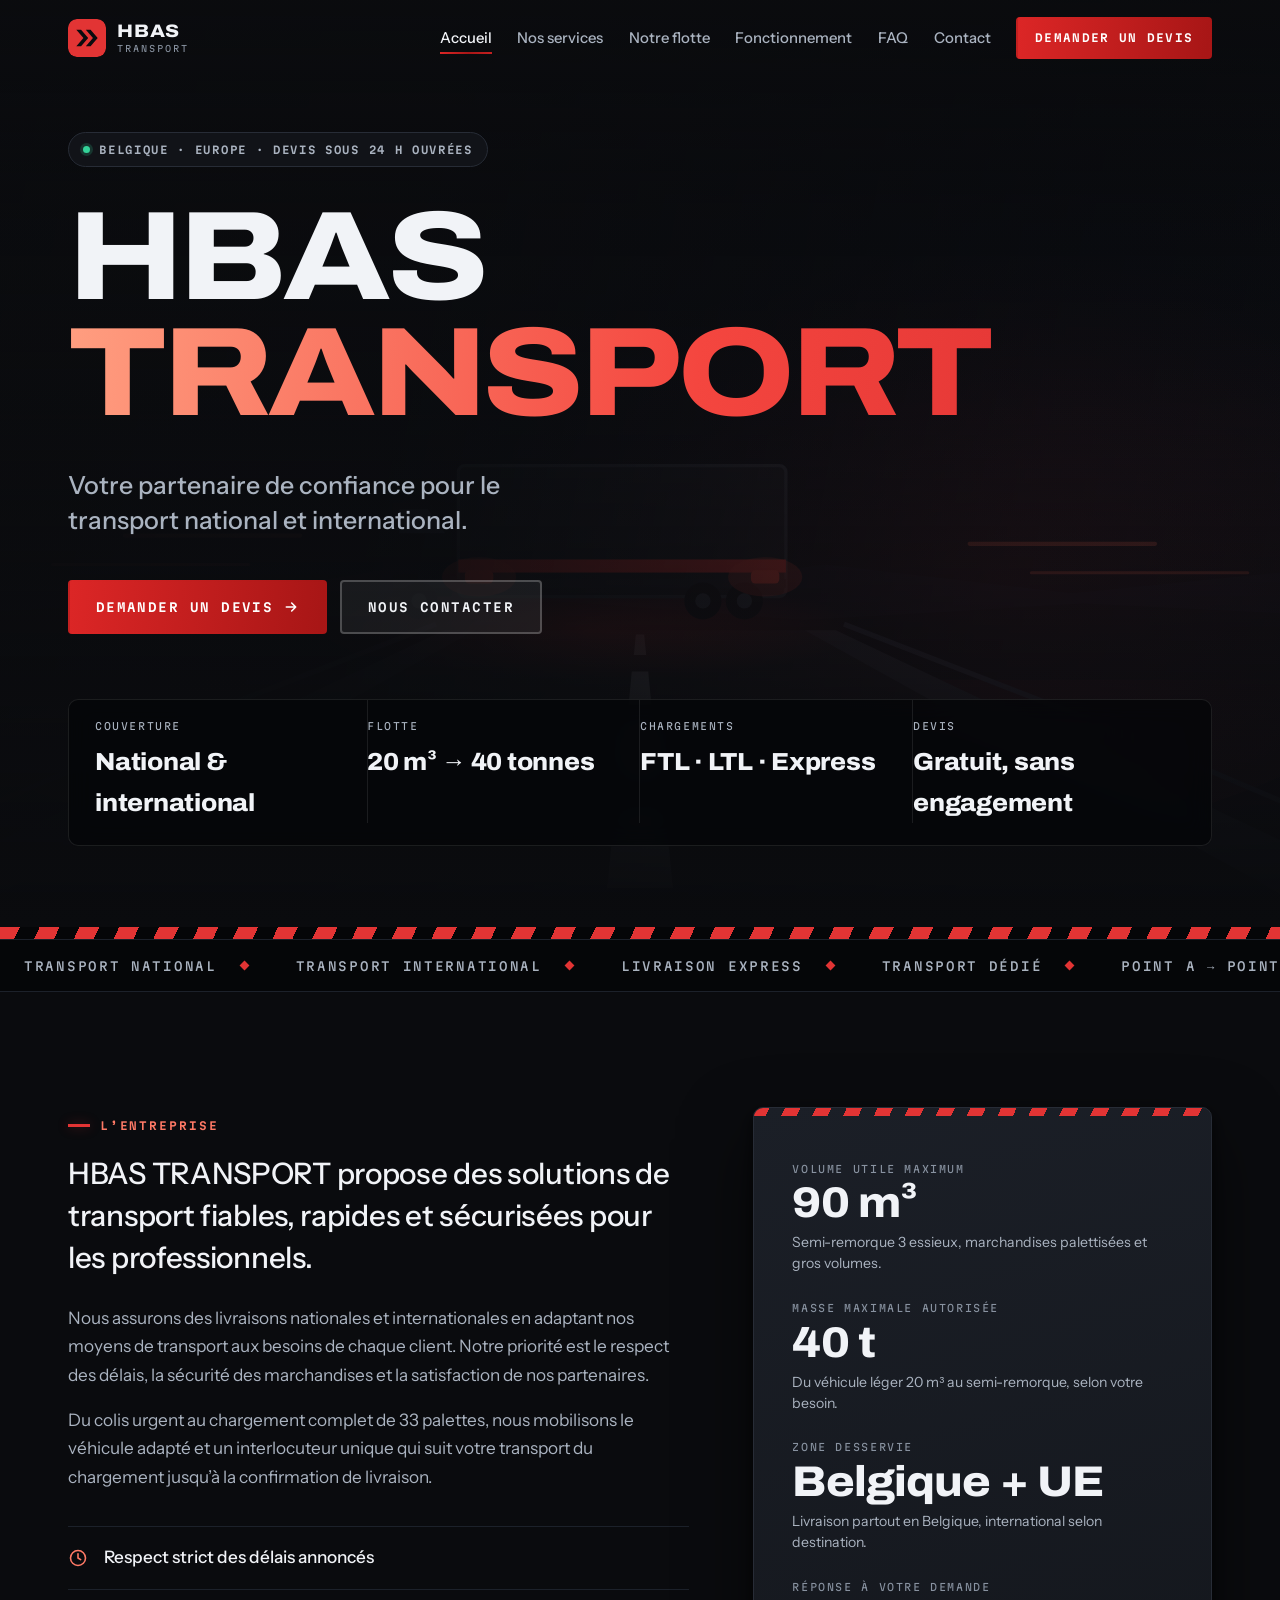
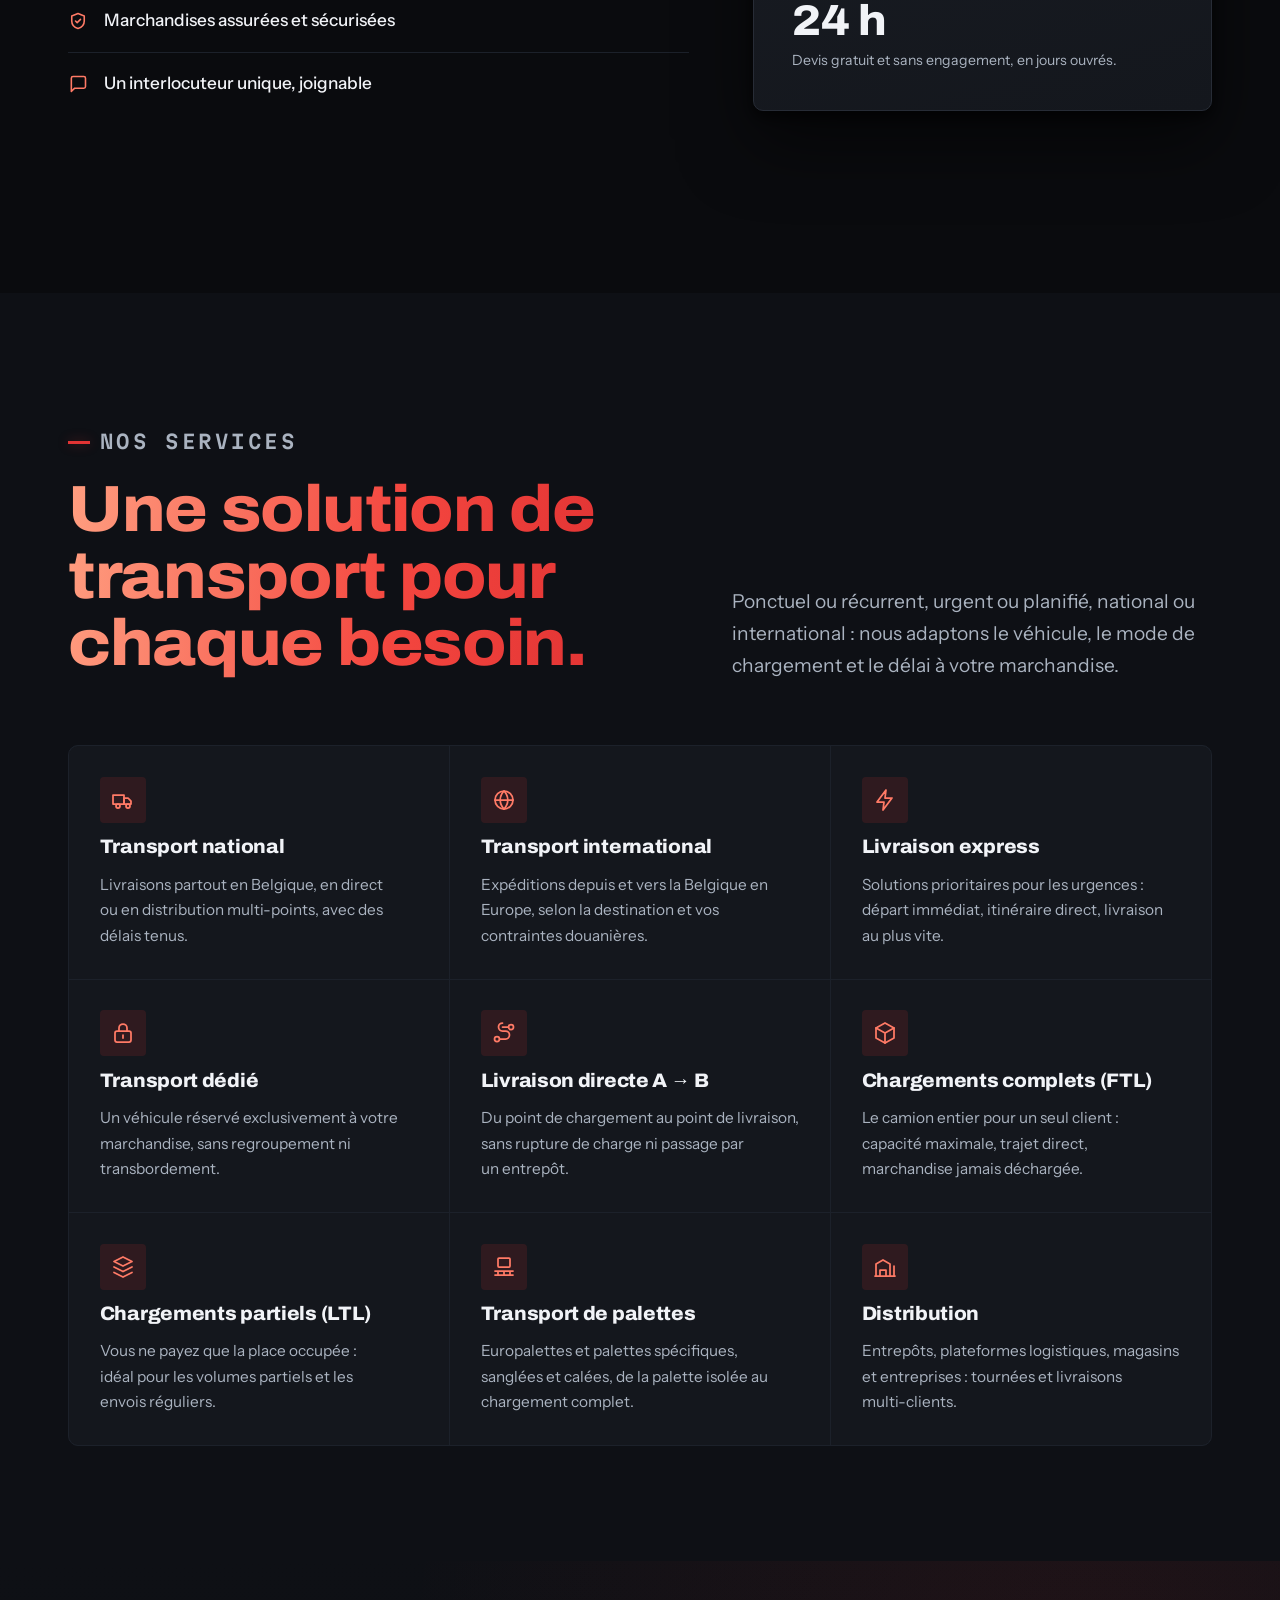
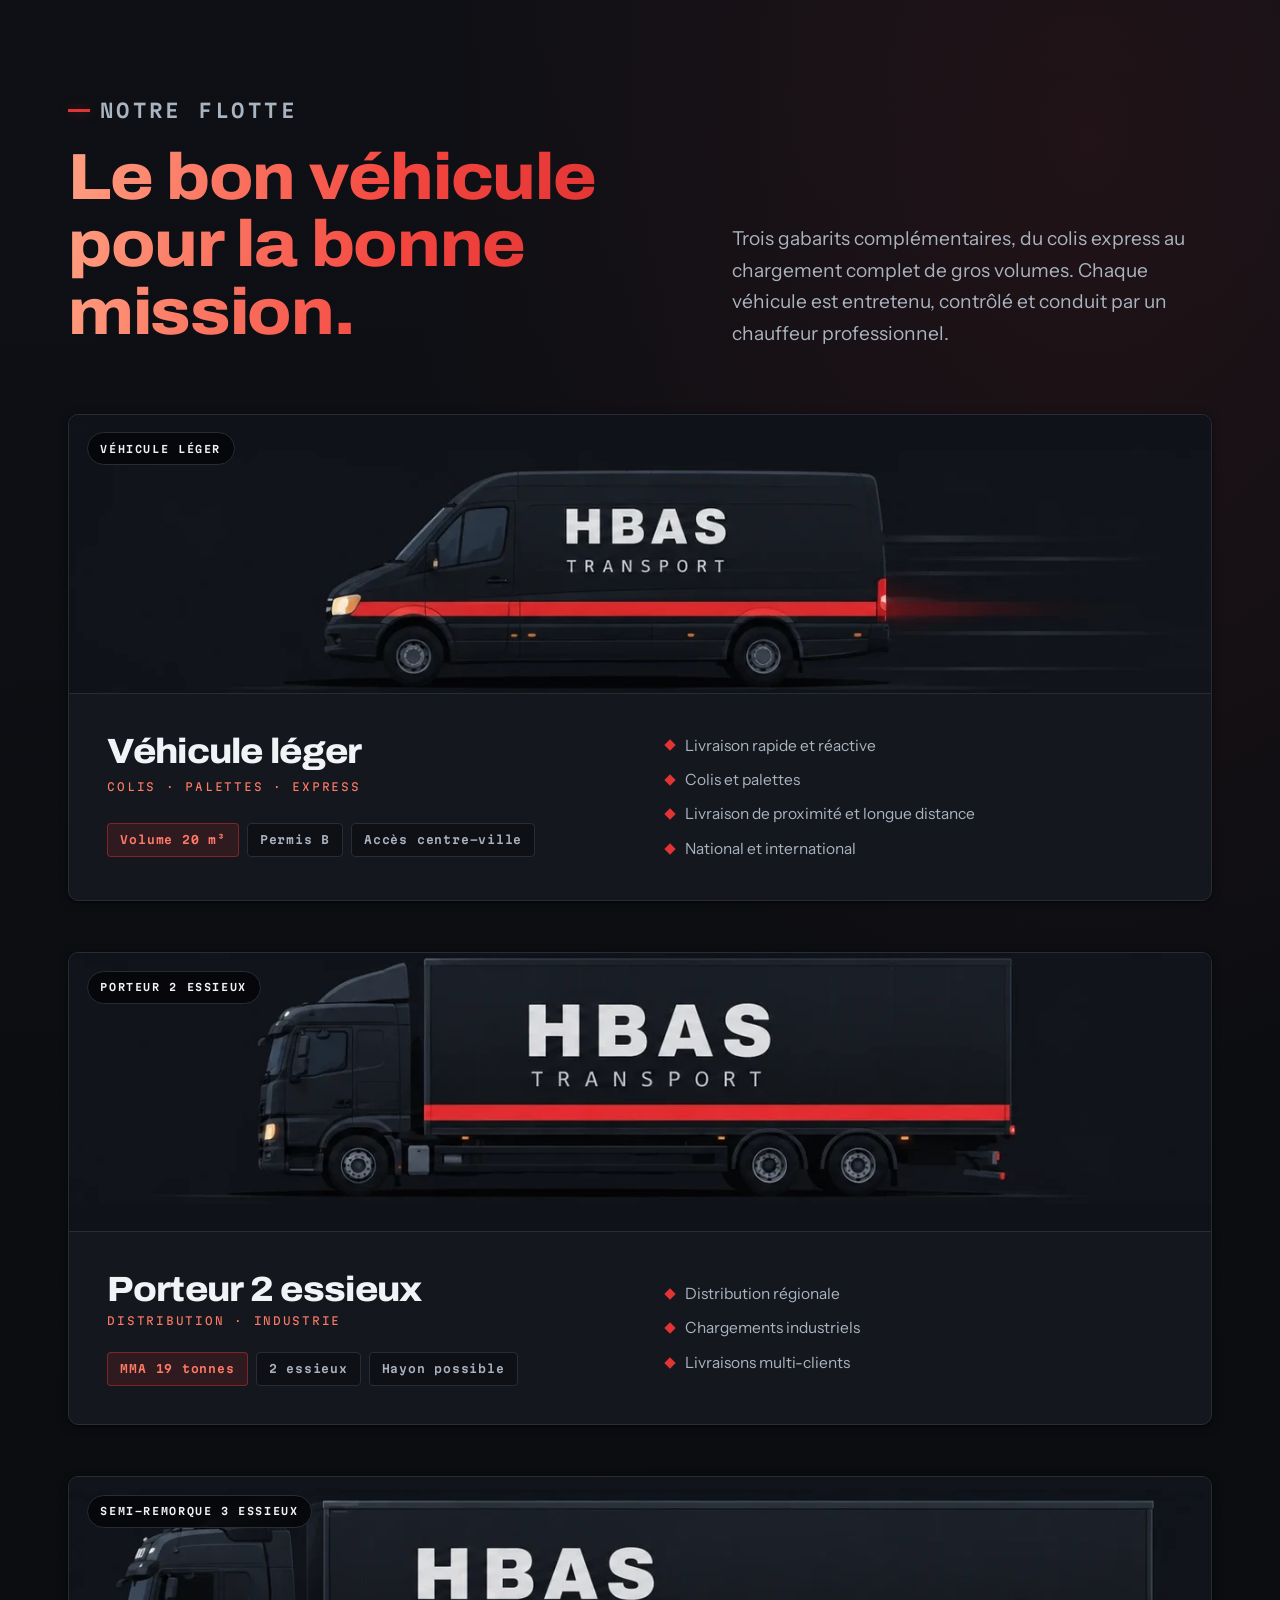
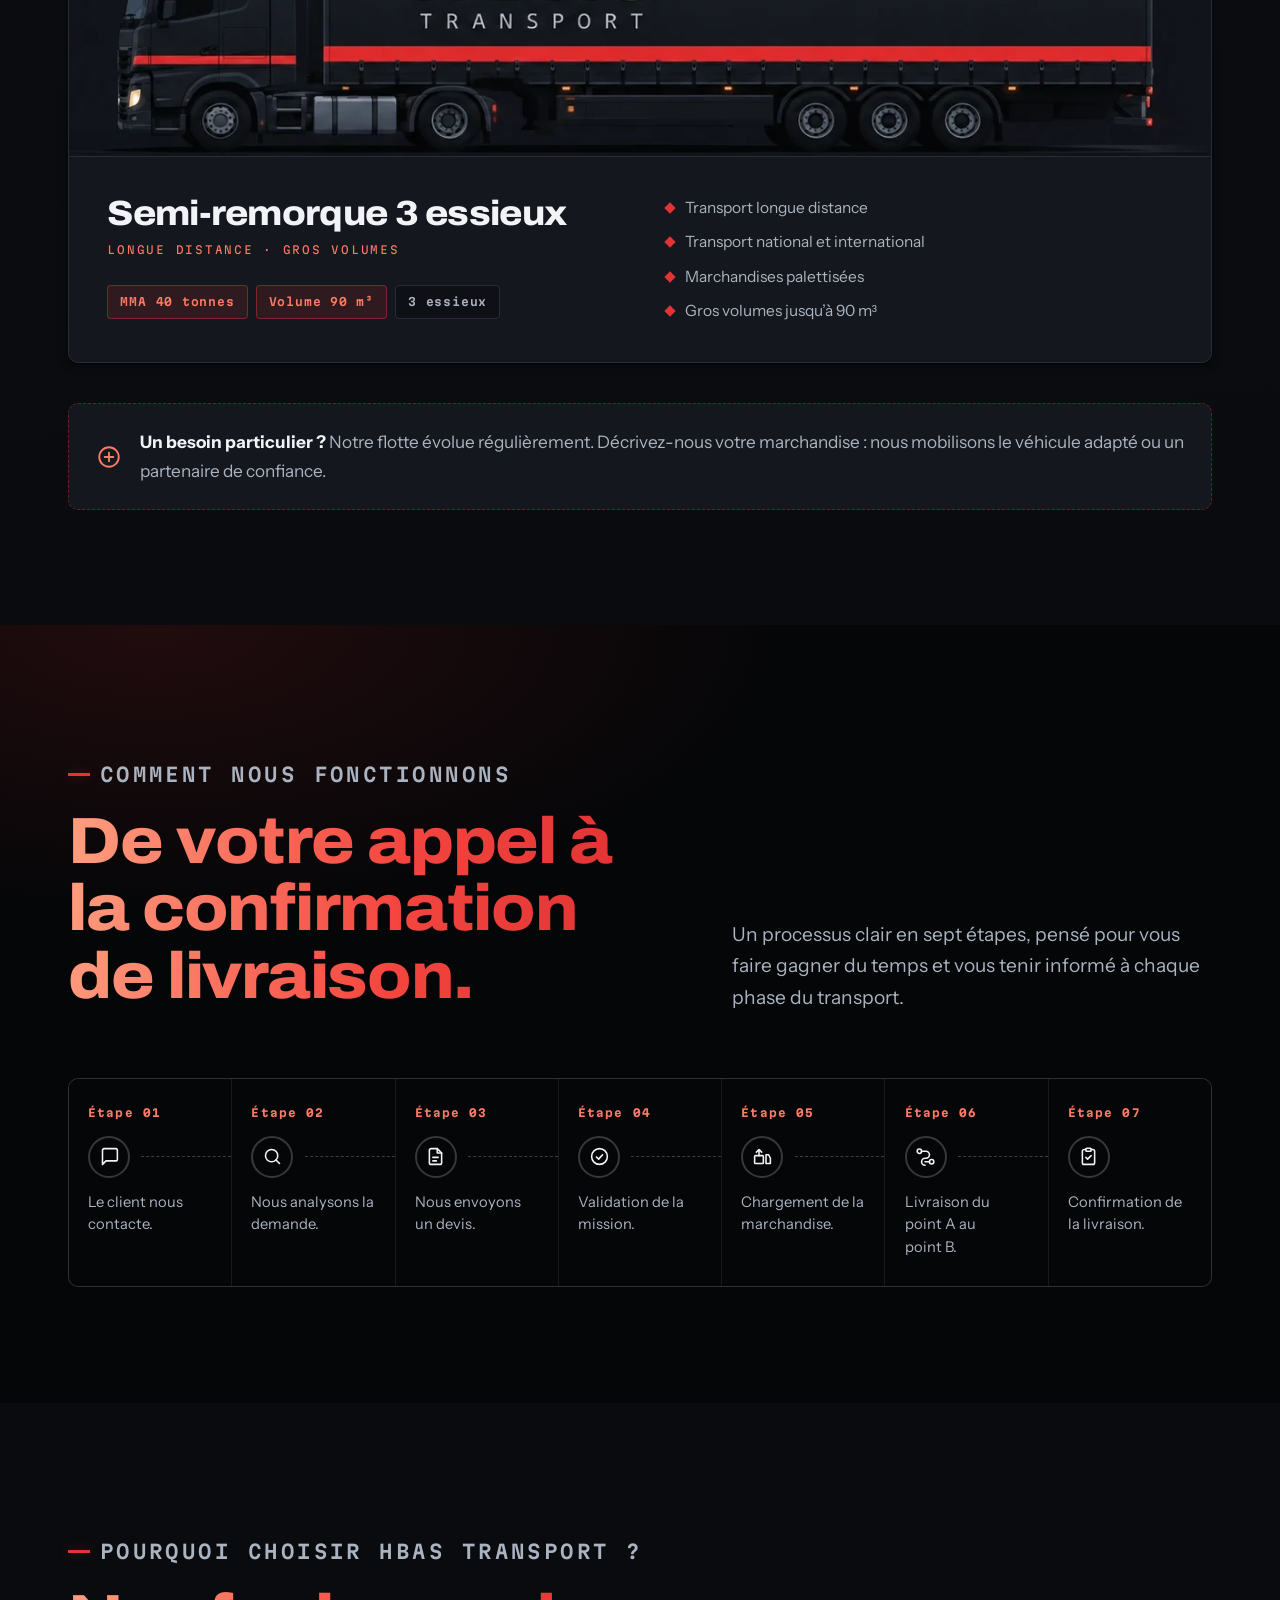
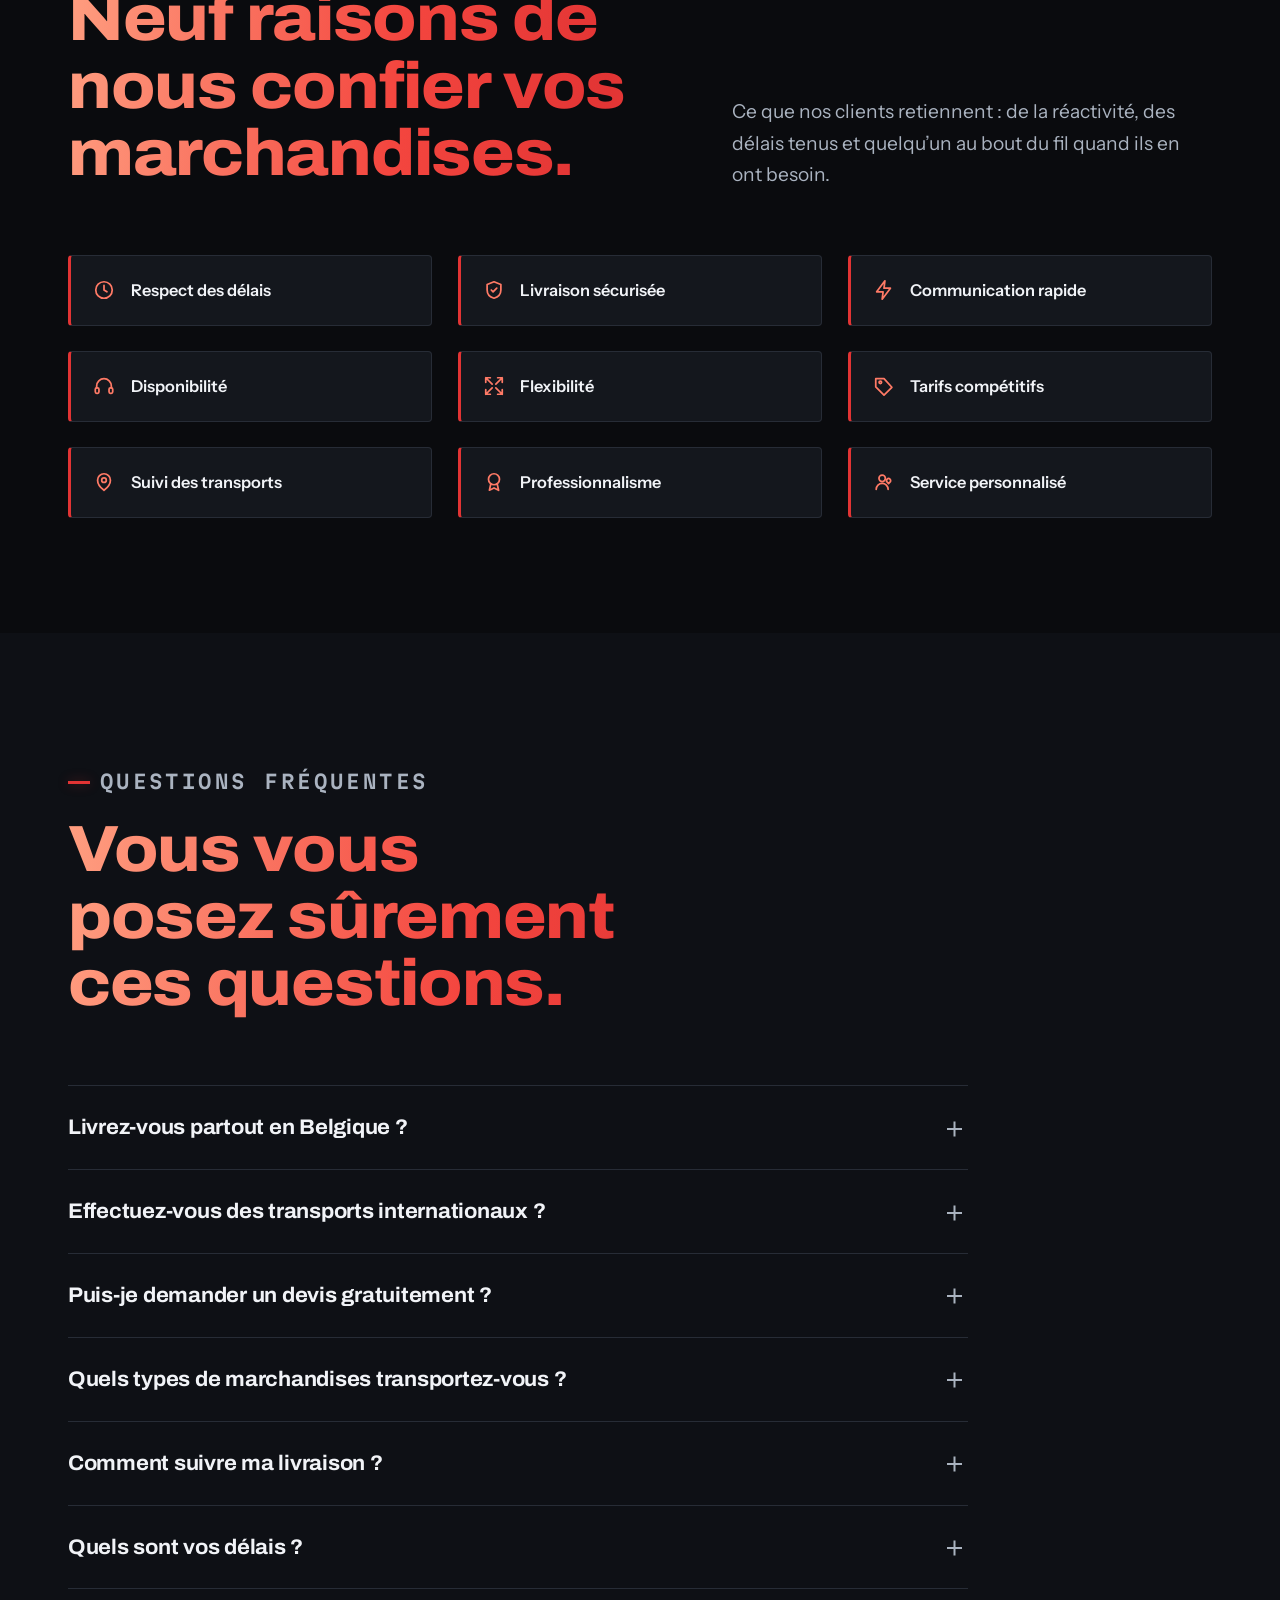
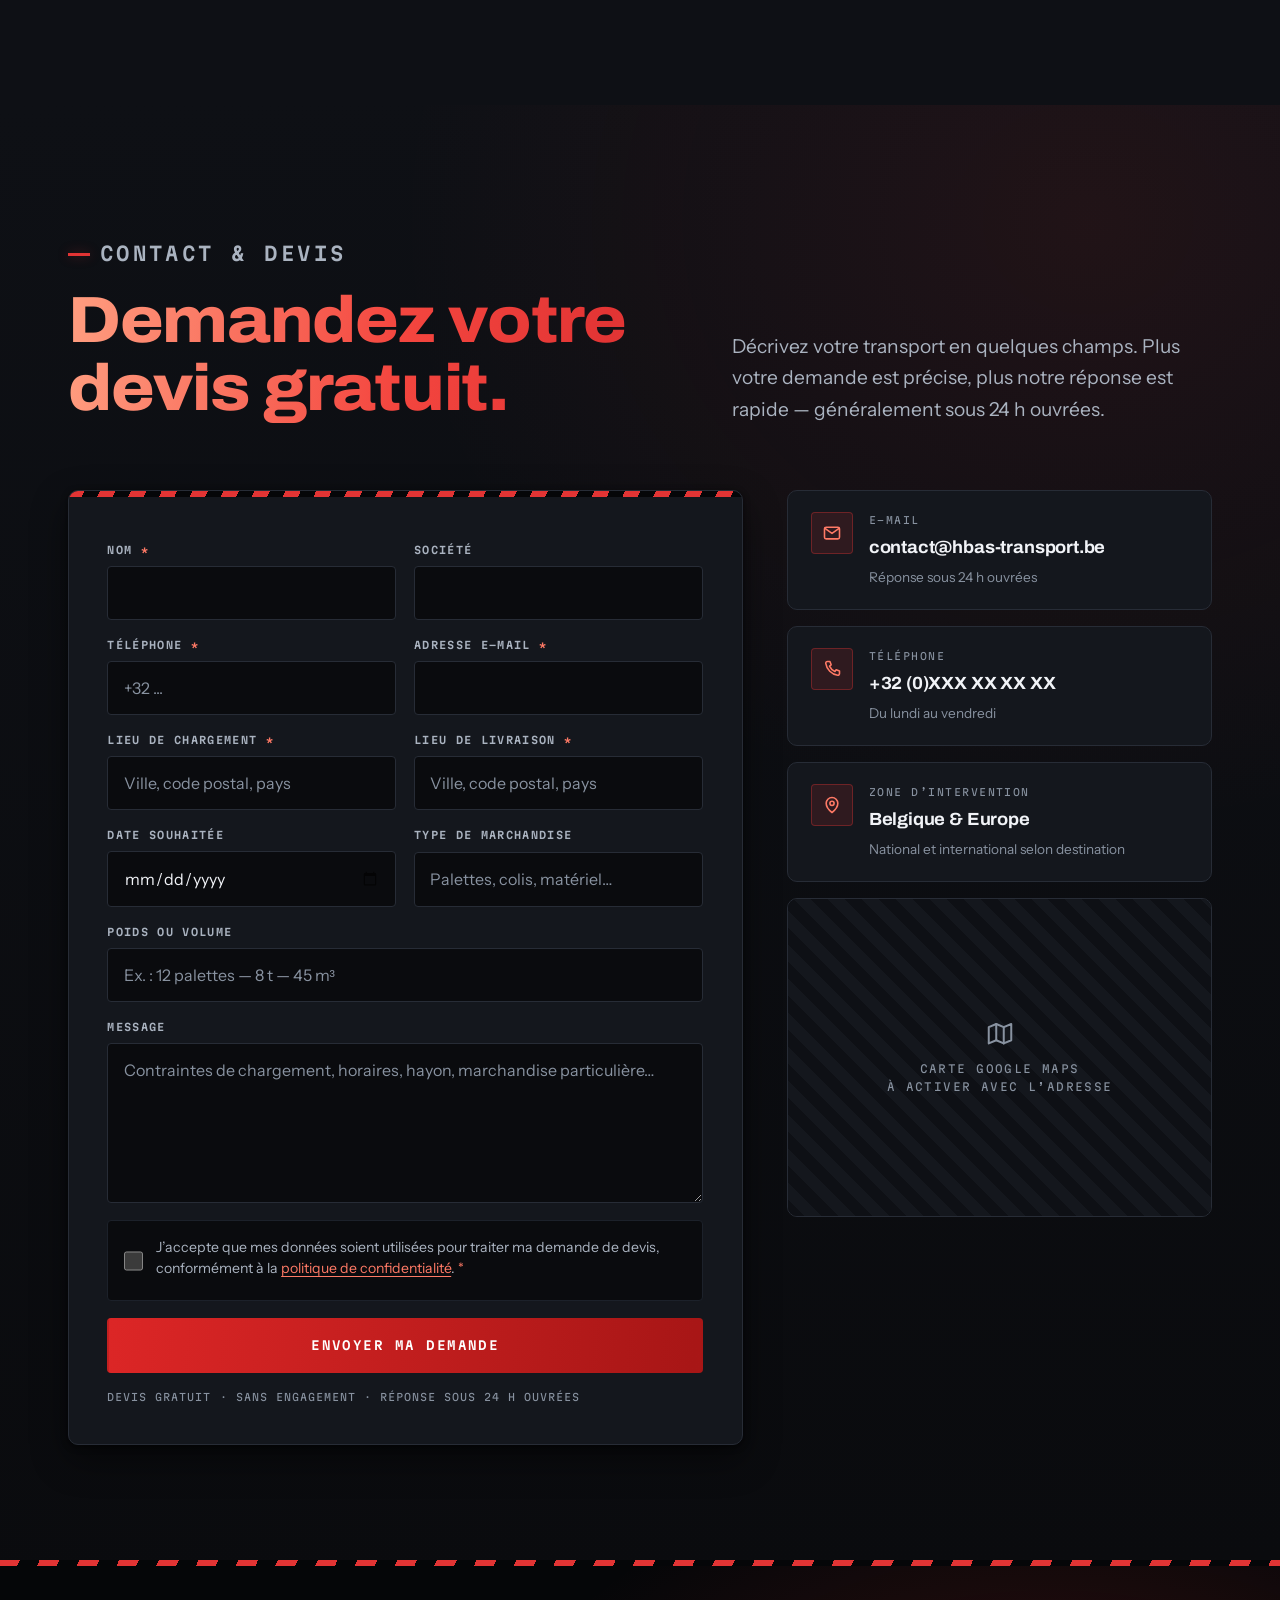
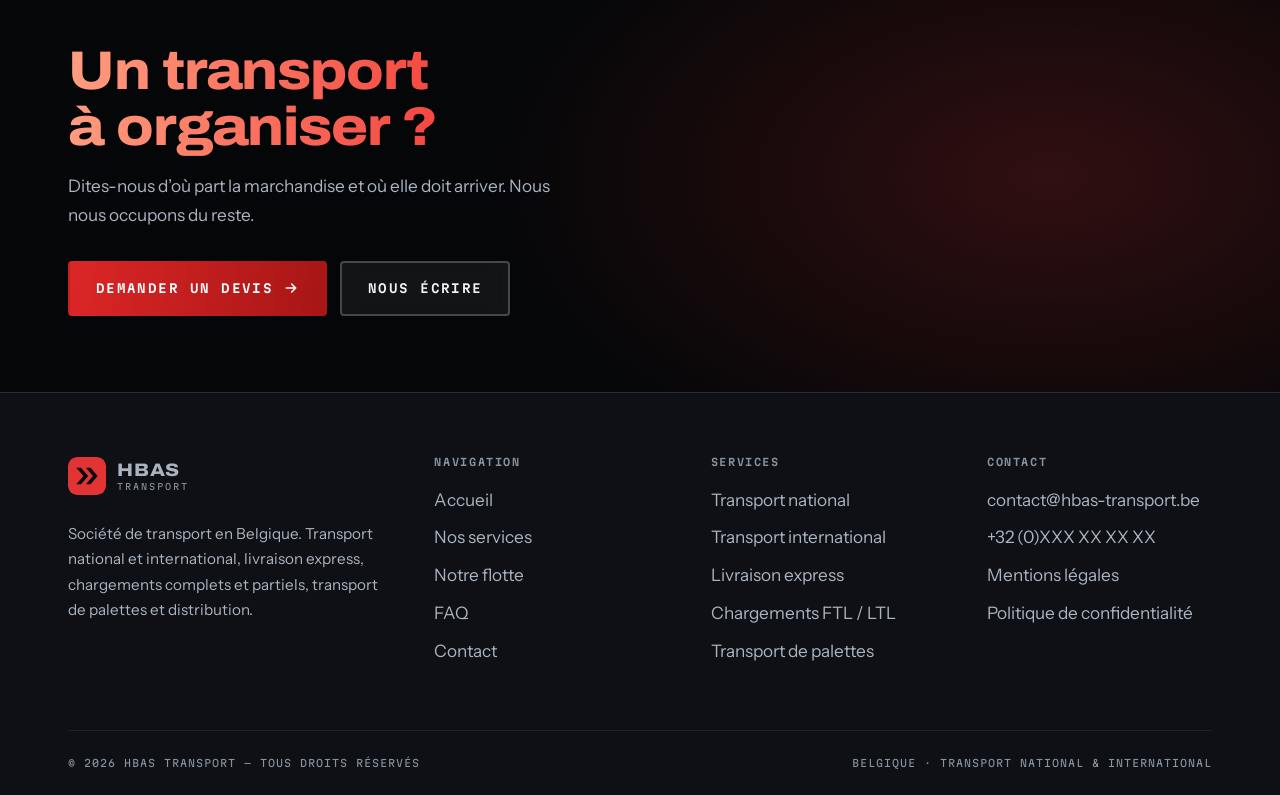
==== commit 656cad3f: "Visuels réels de la flotte à la place des illustrations Les trois rendus fournis remplacent les illu" ====
--- a/index.html
+++ b/index.html
@@ -318,8 +318,12 @@
       <article class="rig" data-reveal="zoom">
         <div class="rig__media">
           <span class="rig__badge">Véhicule léger</span>
-          <img src="assets/img/vehicule-leger.svg" width="800" height="450" loading="lazy" decoding="async"
-               alt="Véhicule utilitaire léger 20 m³ de HBAS TRANSPORT pour la livraison de colis et palettes">
+          <picture>
+            <source srcset="assets/img/vehicule-leger.webp" type="image/webp">
+            <img src="assets/img/vehicule-leger.jpg" width="1255" height="307"
+                 loading="lazy" decoding="async"
+                 alt="Utilitaire léger 20 m³ aux couleurs de HBAS TRANSPORT, vu de profil, pour la livraison de colis et de palettes">
+          </picture>
         </div>
         <div class="rig__body">
           <h3>Véhicule léger</h3>
@@ -341,8 +345,12 @@
       <article class="rig" data-reveal="zoom">
         <div class="rig__media">
           <span class="rig__badge">Porteur 2 essieux</span>
-          <img src="assets/img/porteur-19t.svg" width="800" height="450" loading="lazy" decoding="async"
-               alt="Porteur 2 essieux MMA 19 tonnes de HBAS TRANSPORT pour la distribution régionale">
+          <picture>
+            <source srcset="assets/img/porteur-19t.webp" type="image/webp">
+            <img src="assets/img/porteur-19t.jpg" width="1255" height="307"
+                 loading="lazy" decoding="async"
+                 alt="Porteur 2 essieux 19 tonnes aux couleurs de HBAS TRANSPORT, vu de profil, pour la distribution régionale">
+          </picture>
         </div>
         <div class="rig__body">
           <h3>Porteur 2 essieux</h3>
@@ -363,8 +371,12 @@
       <article class="rig" data-reveal="zoom">
         <div class="rig__media">
           <span class="rig__badge">Semi-remorque 3 essieux</span>
-          <img src="assets/img/semi-40t.svg" width="800" height="450" loading="lazy" decoding="async"
-               alt="Semi-remorque 3 essieux MMA 40 tonnes de HBAS TRANSPORT pour le transport longue distance">
+          <picture>
+            <source srcset="assets/img/semi-40t.webp" type="image/webp">
+            <img src="assets/img/semi-40t.jpg" width="1255" height="307"
+                 loading="lazy" decoding="async"
+                 alt="Semi-remorque 3 essieux 40 tonnes aux couleurs de HBAS TRANSPORT, vu de profil, pour le transport longue distance">
+          </picture>
         </div>
         <div class="rig__body">
           <h3>Semi-remorque 3 essieux</h3>
--- a/assets/css/styles.css
+++ b/assets/css/styles.css
@@ -657,9 +657,12 @@
    --------------------------------------------------------------- */
 .fleet { display: grid; gap: clamp(2rem, 4vw, 3.5rem); }
 
+/* Les visuels de la flotte sont des profils très larges (~4:1). Une colonne
+   d'image à côté du texte les recadrerait par les côtés et couperait les
+   véhicules : la bande pleine largeur les montre entiers, à leur échelle
+   relative — un semi doit dominer un utilitaire. */
 .rig {
-  display: grid; gap: 0;
-  grid-template-columns: minmax(0, 1.05fr) minmax(0, .95fr);
+  display: block;
   background: var(--surface);
   border: 1px solid var(--line);
   border-radius: var(--radius-lg);
@@ -672,10 +675,18 @@
   transform: translateY(-3px);
   border-color: rgba(226,52,52,.4);
 }
-.rig:nth-child(even) .rig__media { order: 2; }
-
-.rig__media { position: relative; background: var(--deep); }
-.rig__media img { width: 100%; height: 100%; object-fit: cover; min-height: 260px; }
+
+.rig__media {
+  position: relative;
+  aspect-ratio: 1255 / 307;          /* ratio natif des visuels : aucun recadrage */
+  /* reprend le dégradé de fond des visuels : la jonction avec la carte
+     reste invisible même si le cadrage laisse une marge */
+  background: linear-gradient(180deg, #11141A, #161A20);
+  border-bottom: 1px solid var(--line);
+}
+.rig__media img, .rig__media picture {
+  display: block; width: 100%; height: 100%; object-fit: cover;
+}
 .rig__badge {
   position: absolute; top: 1.1rem; left: 1.1rem;
   background: rgba(5,6,8,.82); color: var(--txt);
@@ -685,9 +696,24 @@
   letter-spacing: .16em; text-transform: uppercase;
   padding: .45rem .8rem; border-radius: 100px;
 }
+/* La carte occupant toute la largeur, le texte se répartit sur deux colonnes :
+   identité et caractéristiques à gauche, usages à droite. En une seule
+   colonne, les deux tiers droits de la carte resteraient vides. */
 .rig__body {
-  padding: clamp(1.7rem, 3vw, 2.8rem);
-  display: flex; flex-direction: column; justify-content: center;
+  padding: clamp(1.7rem, 3vw, 2.6rem);
+  display: grid;
+  grid-template-columns: minmax(0, 1fr) minmax(0, 1fr);
+  column-gap: clamp(1.5rem, 4vw, 4rem);
+  align-items: start;
+}
+.rig__body > h3,
+.rig__body > .rig__tag,
+.rig__body > .rig__specs { grid-column: 1; }
+.rig__body > ul { grid-column: 2; grid-row: 1 / span 3; align-self: center; }
+
+@media (max-width: 720px) {
+  .rig__body { grid-template-columns: 1fr; }
+  .rig__body > ul { grid-column: 1; grid-row: auto; }
 }
 .rig__body h3 {
   font-size: clamp(1.5rem, 1.15rem + 1.3vw, 2.2rem);
@@ -697,7 +723,8 @@
   font-family: var(--mono); font-size: .68rem; letter-spacing: .16em;
   text-transform: uppercase; color: var(--red-lt); margin-bottom: 1.4rem;
 }
-.rig__specs { display: flex; flex-wrap: wrap; gap: .5rem; margin-bottom: 1.5rem; }
+.rig__specs { display: flex; flex-wrap: wrap; gap: .5rem; margin-bottom: 0; }
+@media (max-width: 720px) { .rig__specs { margin-bottom: 1.5rem; } }
 .rig__specs span {
   font-family: var(--mono); font-size: .7rem; font-weight: 600;
   letter-spacing: .07em; color: var(--txt-2);
@@ -717,10 +744,12 @@
   content: ""; width: 8px; height: 8px; margin-top: .55rem; flex: none;
   background: var(--red); transform: rotate(45deg);
 }
-@media (max-width: 900px) {
-  .rig { grid-template-columns: 1fr; }
-  .rig:nth-child(even) .rig__media { order: 0; }
-  .rig__media img { min-height: 0; }
+/* Sur mobile on garde le ratio natif : la bande est basse, mais le véhicule
+   est vu ENTIER. Un recadrage plus haut coupait l'avant et l'arrière.
+   La pastille est masquée : elle répète le titre placé juste en dessous et
+   passait par-dessus le véhicule sur une bande aussi courte. */
+@media (max-width: 720px) {
+  .rig__badge { display: none; }
 }
 
 .fleet__note {
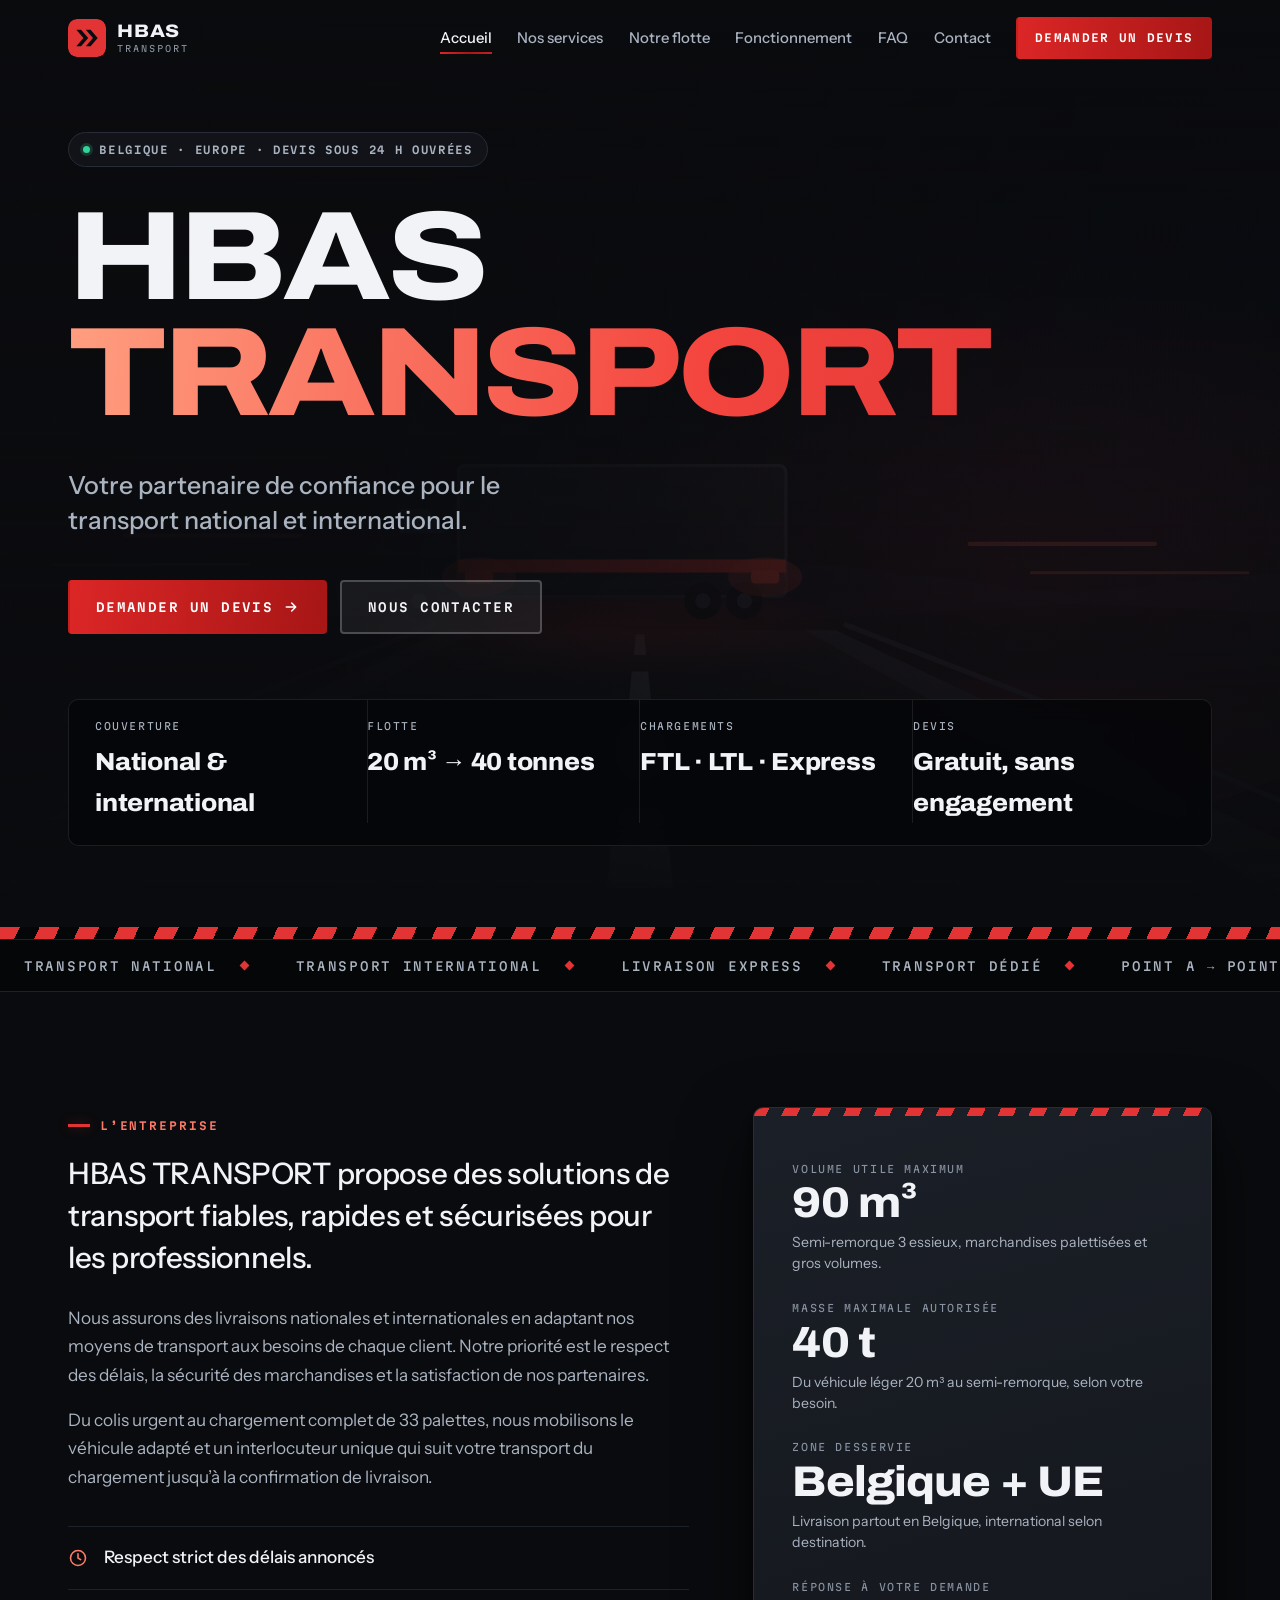
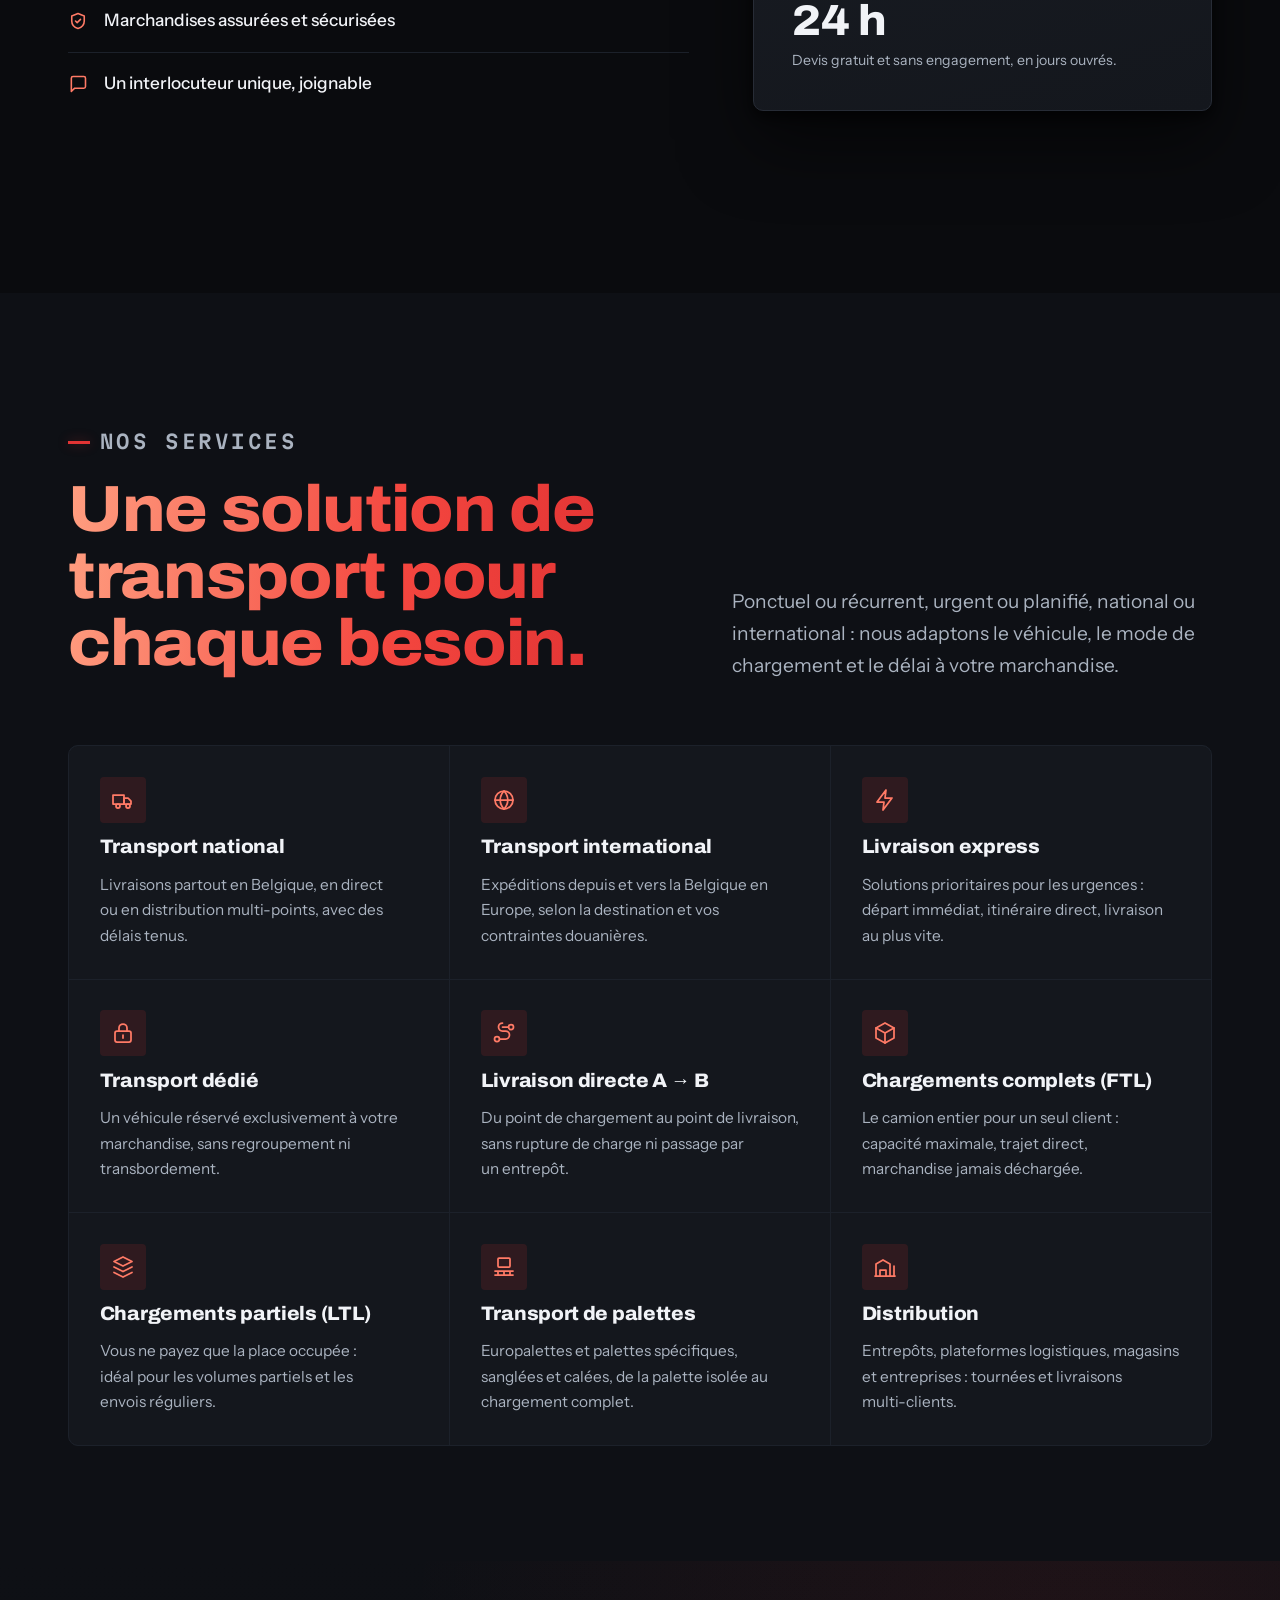
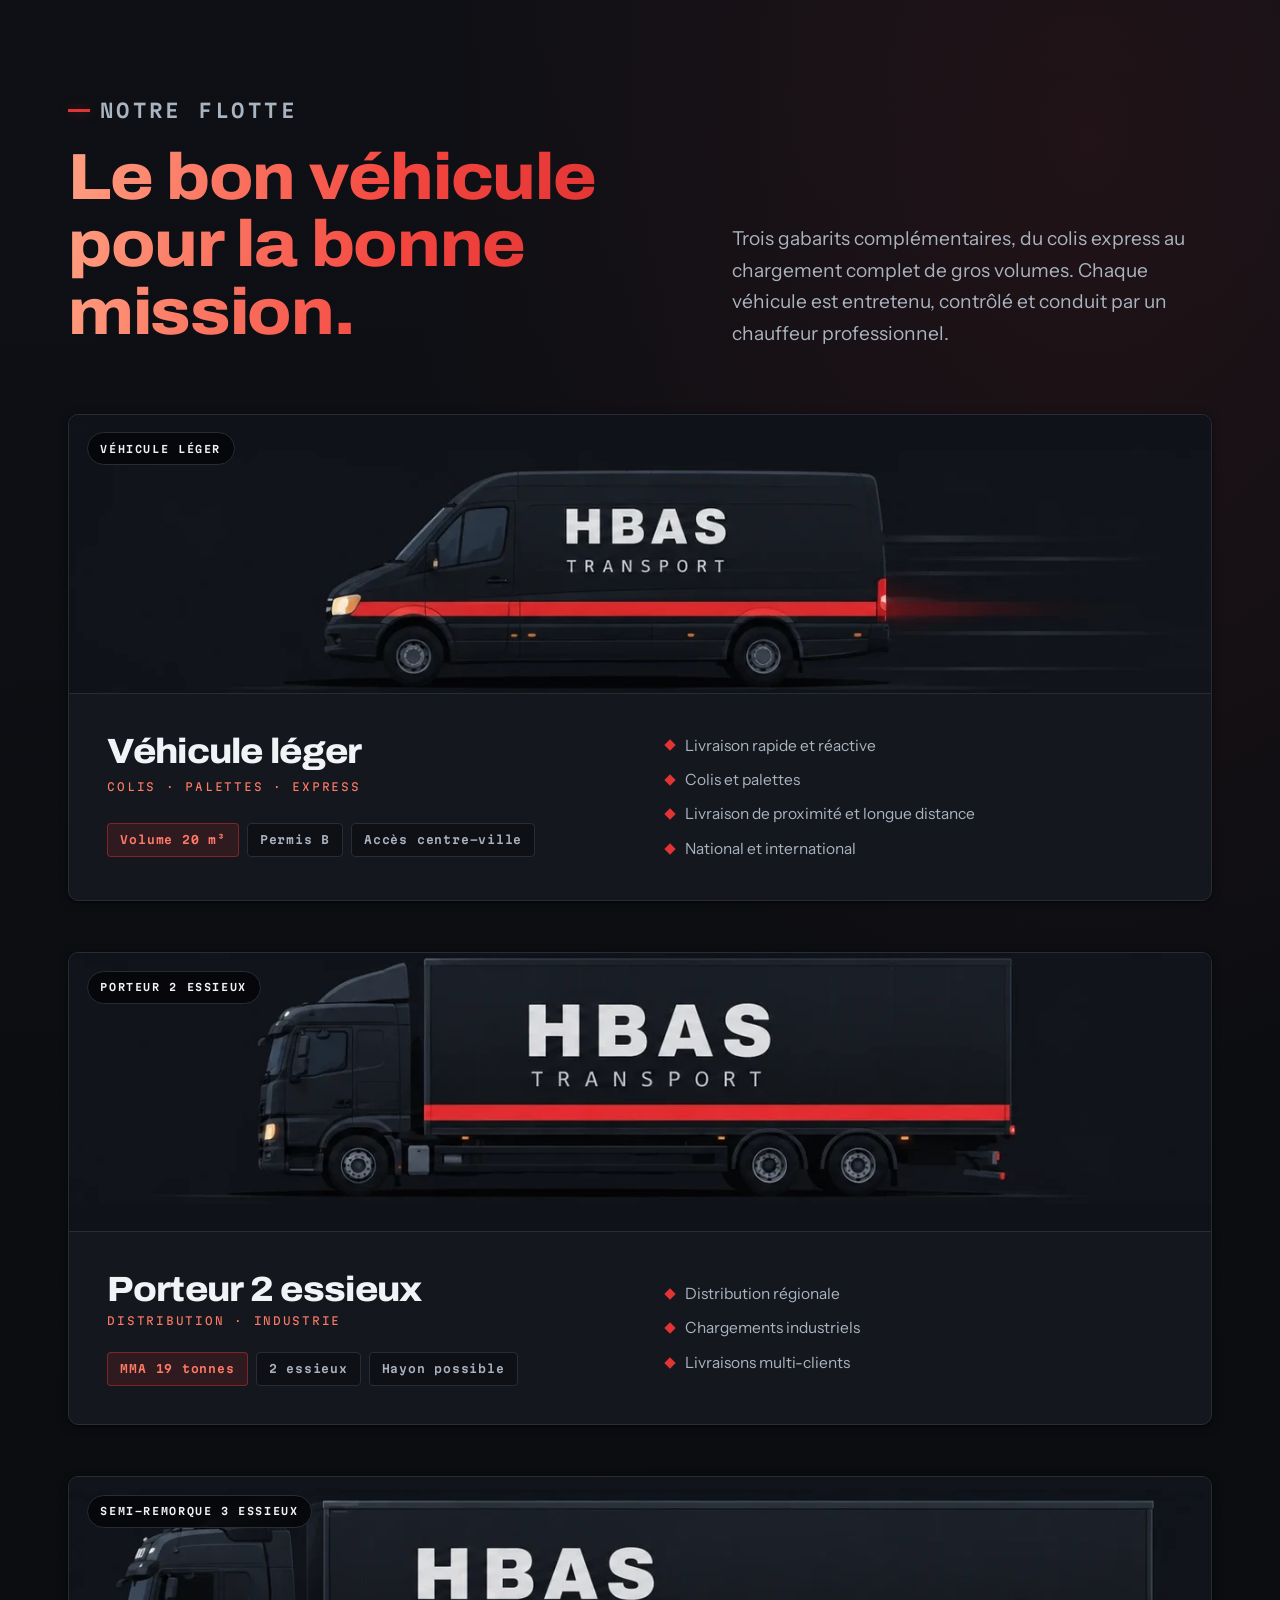
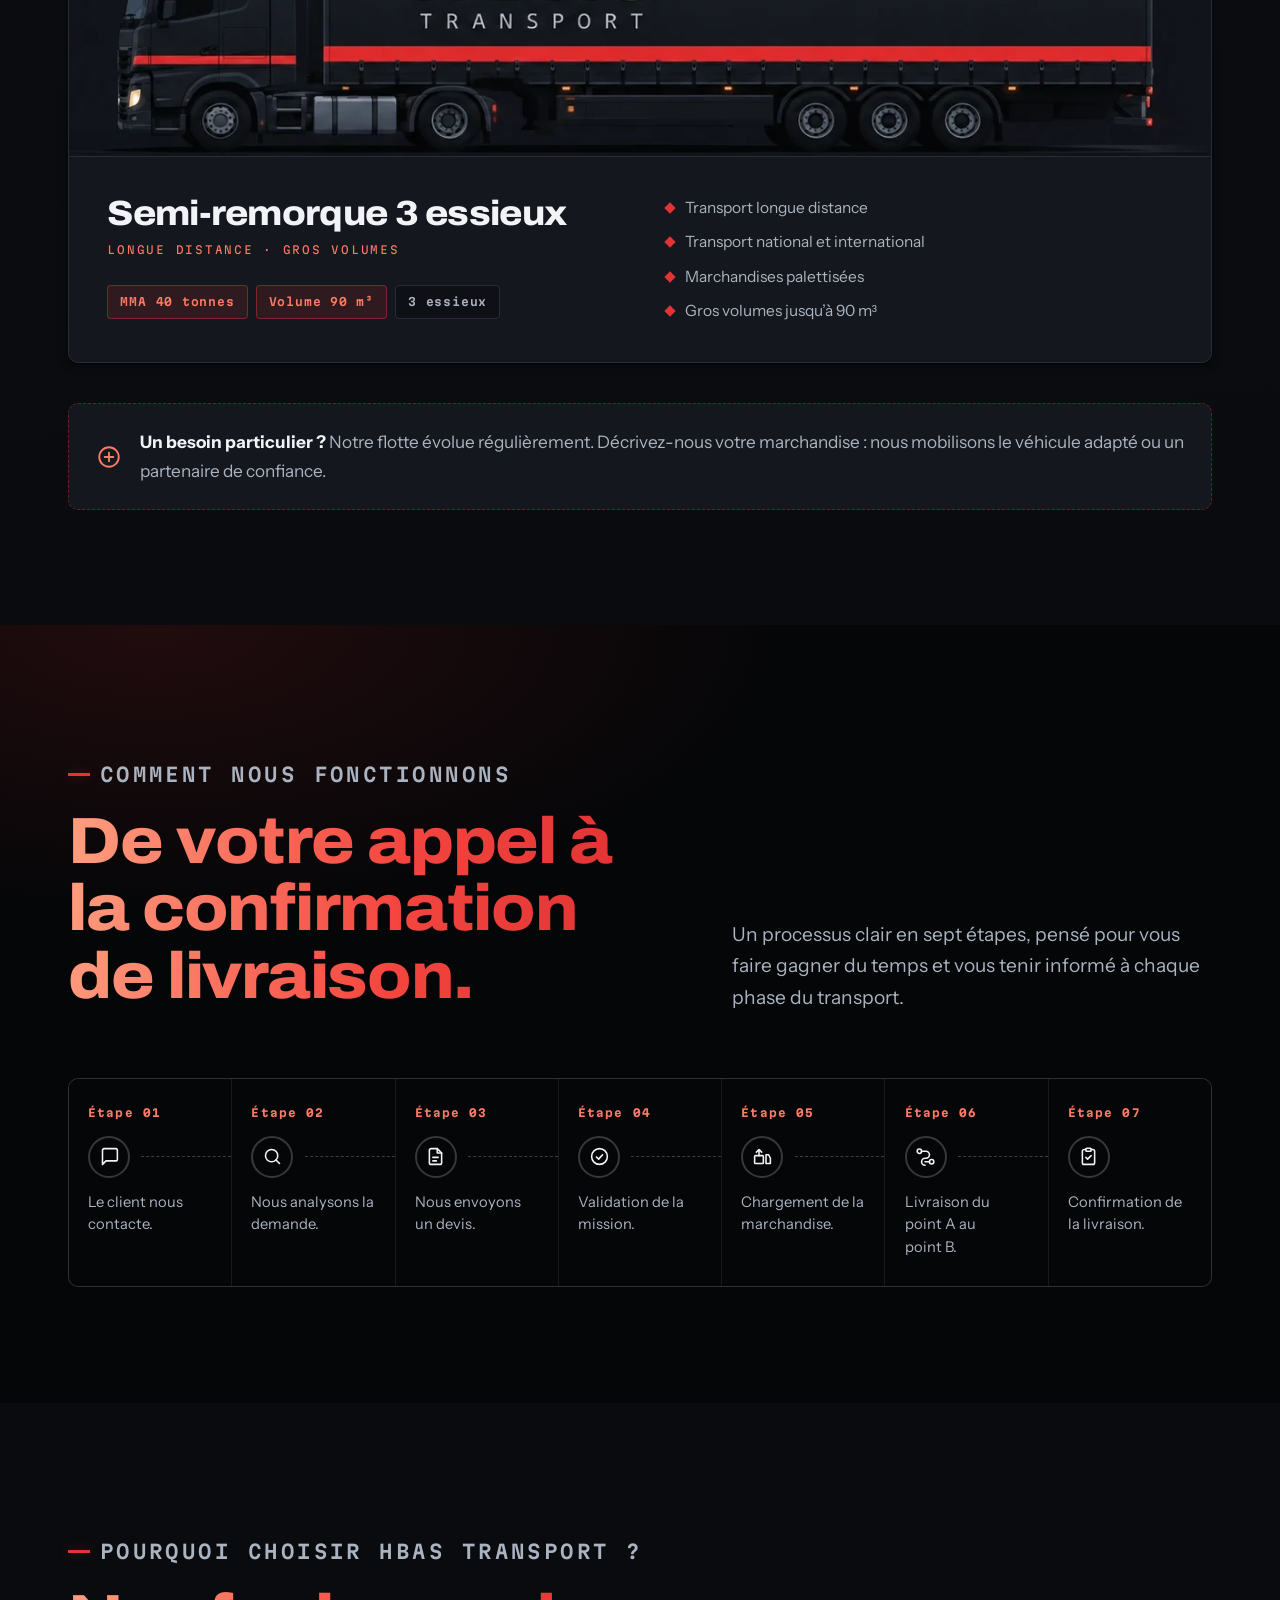
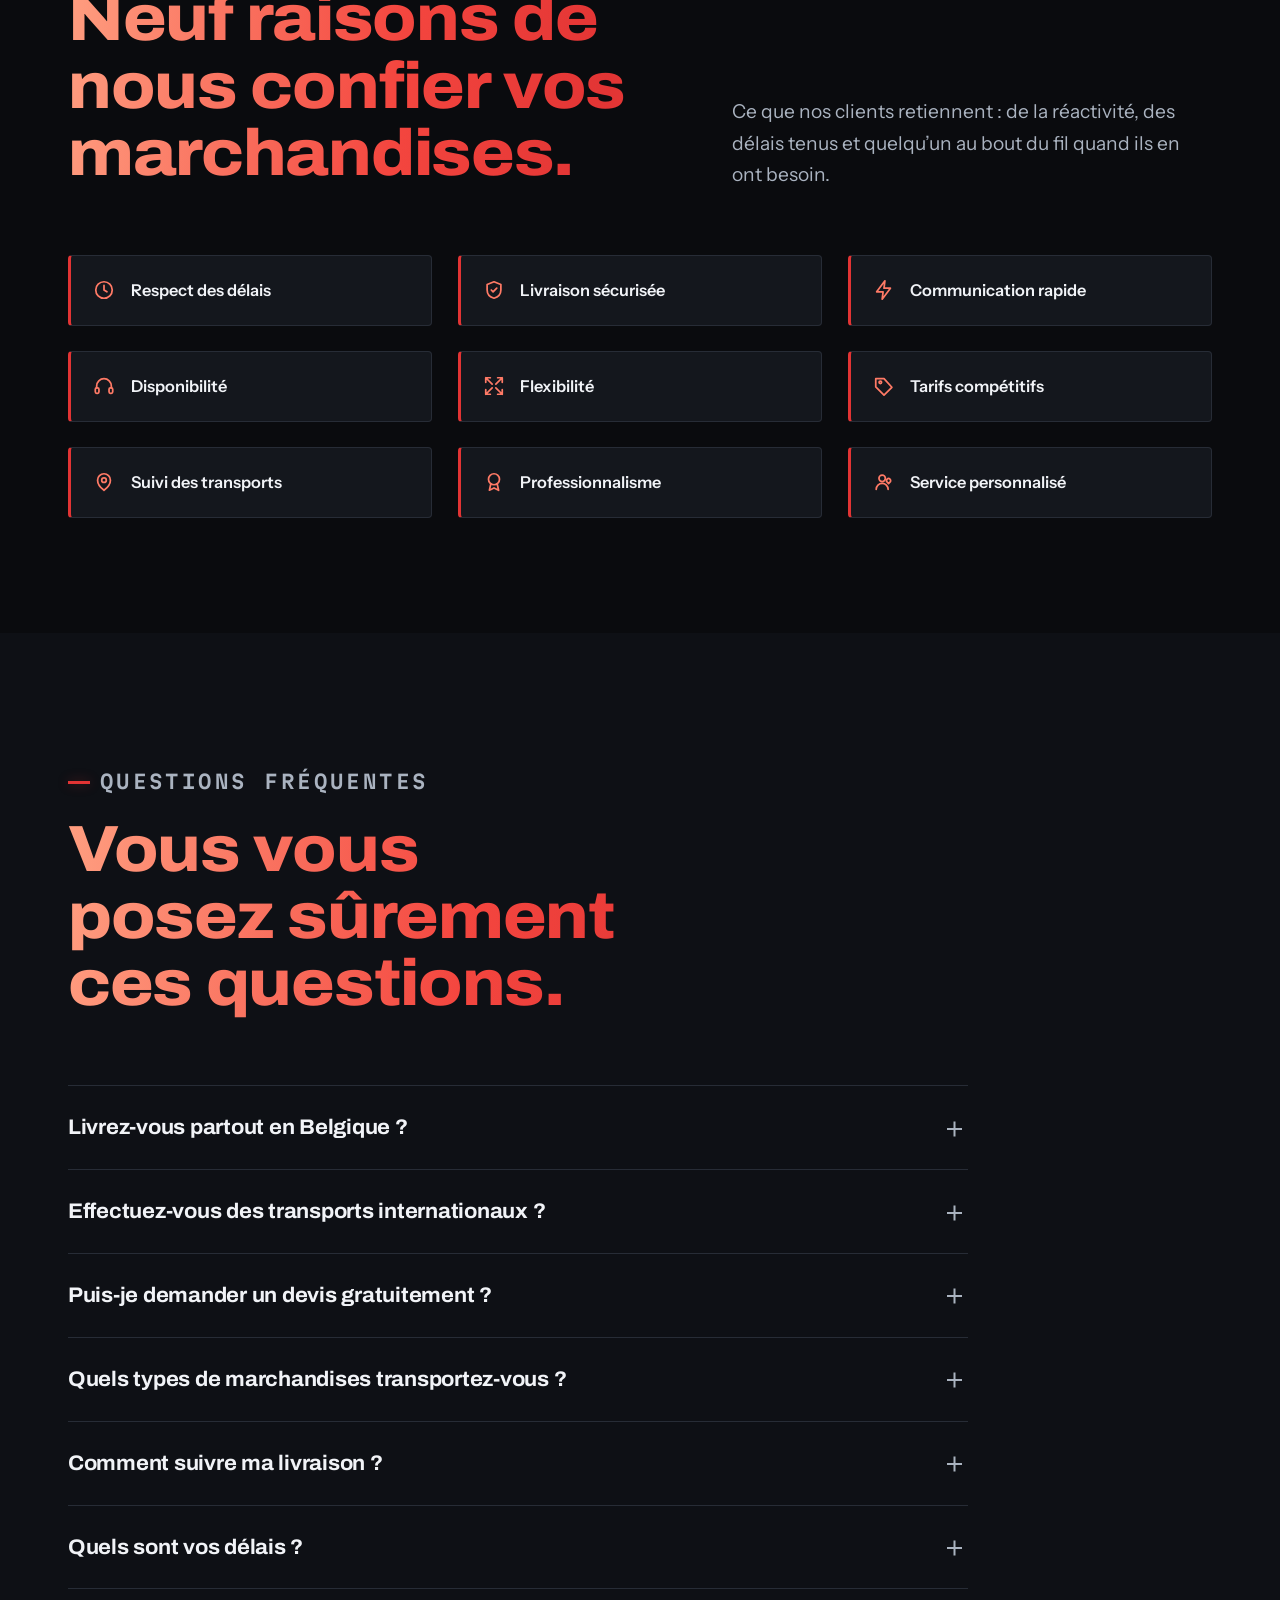
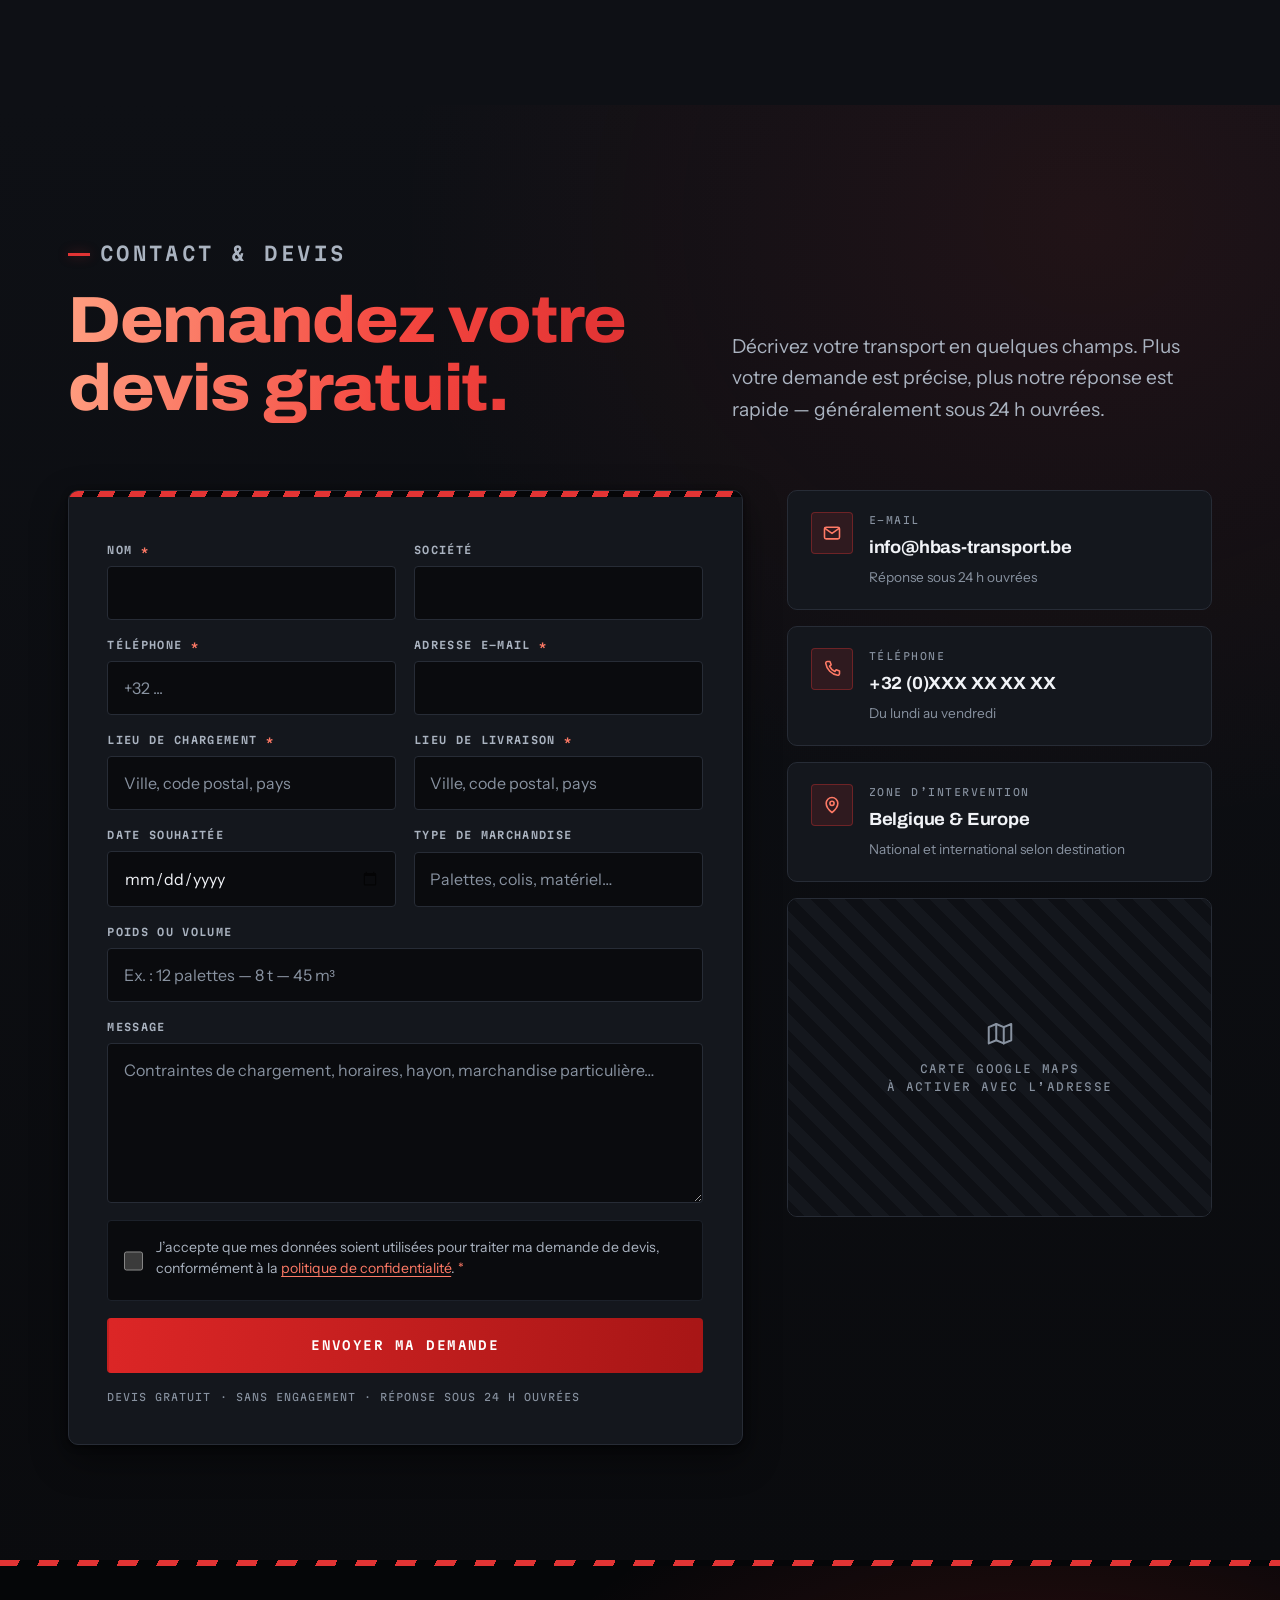
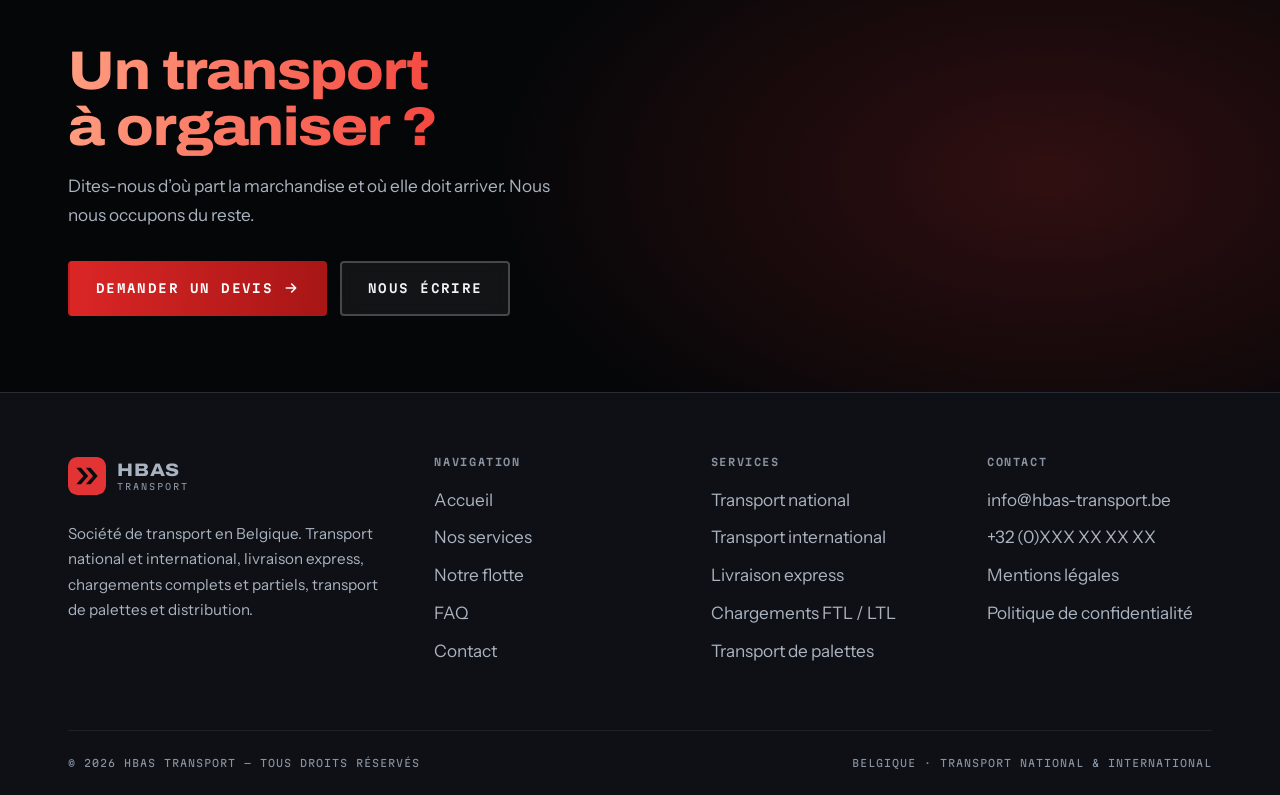
==== commit b2e966cf: "Adresse de contact : info@hbas-transport.be Remplace contact@ par info@ dans les 19 occurrences : se" ====
--- a/index.html
+++ b/index.html
@@ -661,9 +661,9 @@
       <div class="coords" id="contact-coordonnees" data-reveal="right">
 
         <!-- ⚠️ À REMPLACER par les coordonnées réelles de HBAS TRANSPORT -->
-        <a class="coord" href="mailto:contact@hbas-transport.be">
+        <a class="coord" href="mailto:info@hbas-transport.be">
           <span class="coord__ico"><svg viewBox="0 0 24 24" fill="none" stroke="currentColor" stroke-width="1.9" stroke-linecap="round" stroke-linejoin="round" aria-hidden="true"><rect x="3" y="5" width="18" height="14" rx="2"/><path d="m3.5 6.5 8.5 6 8.5-6"/></svg></span>
-          <dl><dt>E-mail</dt><dd>contact@hbas-transport.be<small>Réponse sous 24 h ouvrées</small></dd></dl>
+          <dl><dt>E-mail</dt><dd>info@hbas-transport.be<small>Réponse sous 24 h ouvrées</small></dd></dl>
         </a>
 
         <a class="coord" href="tel:+32000000000">
@@ -712,7 +712,7 @@
         Demander un devis
         <svg class="arw" width="16" height="16" viewBox="0 0 24 24" fill="none" stroke="currentColor" stroke-width="2.4" stroke-linecap="round" stroke-linejoin="round" aria-hidden="true"><path d="M5 12h14M13 6l6 6-6 6"/></svg>
       </a>
-      <a class="btn btn--light" href="mailto:contact@hbas-transport.be">Nous écrire</a>
+      <a class="btn btn--light" href="mailto:info@hbas-transport.be">Nous écrire</a>
     </div>
   </div>
 </section>
@@ -769,7 +769,7 @@
       <div>
         <h3>Contact</h3>
         <ul>
-          <li><a href="mailto:contact@hbas-transport.be">contact@hbas-transport.be</a></li>
+          <li><a href="mailto:info@hbas-transport.be">info@hbas-transport.be</a></li>
           <li><a href="tel:+32000000000">+32 (0)XXX XX XX XX</a></li>
           <li><a href="mentions-legales.html">Mentions légales</a></li>
           <li><a href="politique-confidentialite.html">Politique de confidentialité</a></li>
@@ -803,7 +803,7 @@
       "description": "Société de transport en Belgique : transport national et international, livraison express, chargements complets (FTL) et partiels (LTL), transport de palettes, livraison directe du point A au point B et distribution vers entrepôts, plateformes logistiques, magasins et entreprises.",
       "url": "https://www.hbas-transport.be/",
       "image": "https://www.hbas-transport.be/assets/img/og-image.png",
-      "email": "contact@hbas-transport.be",
+      "email": "info@hbas-transport.be",
       "telephone": "+32000000000",
       "priceRange": "$$",
       "address": {
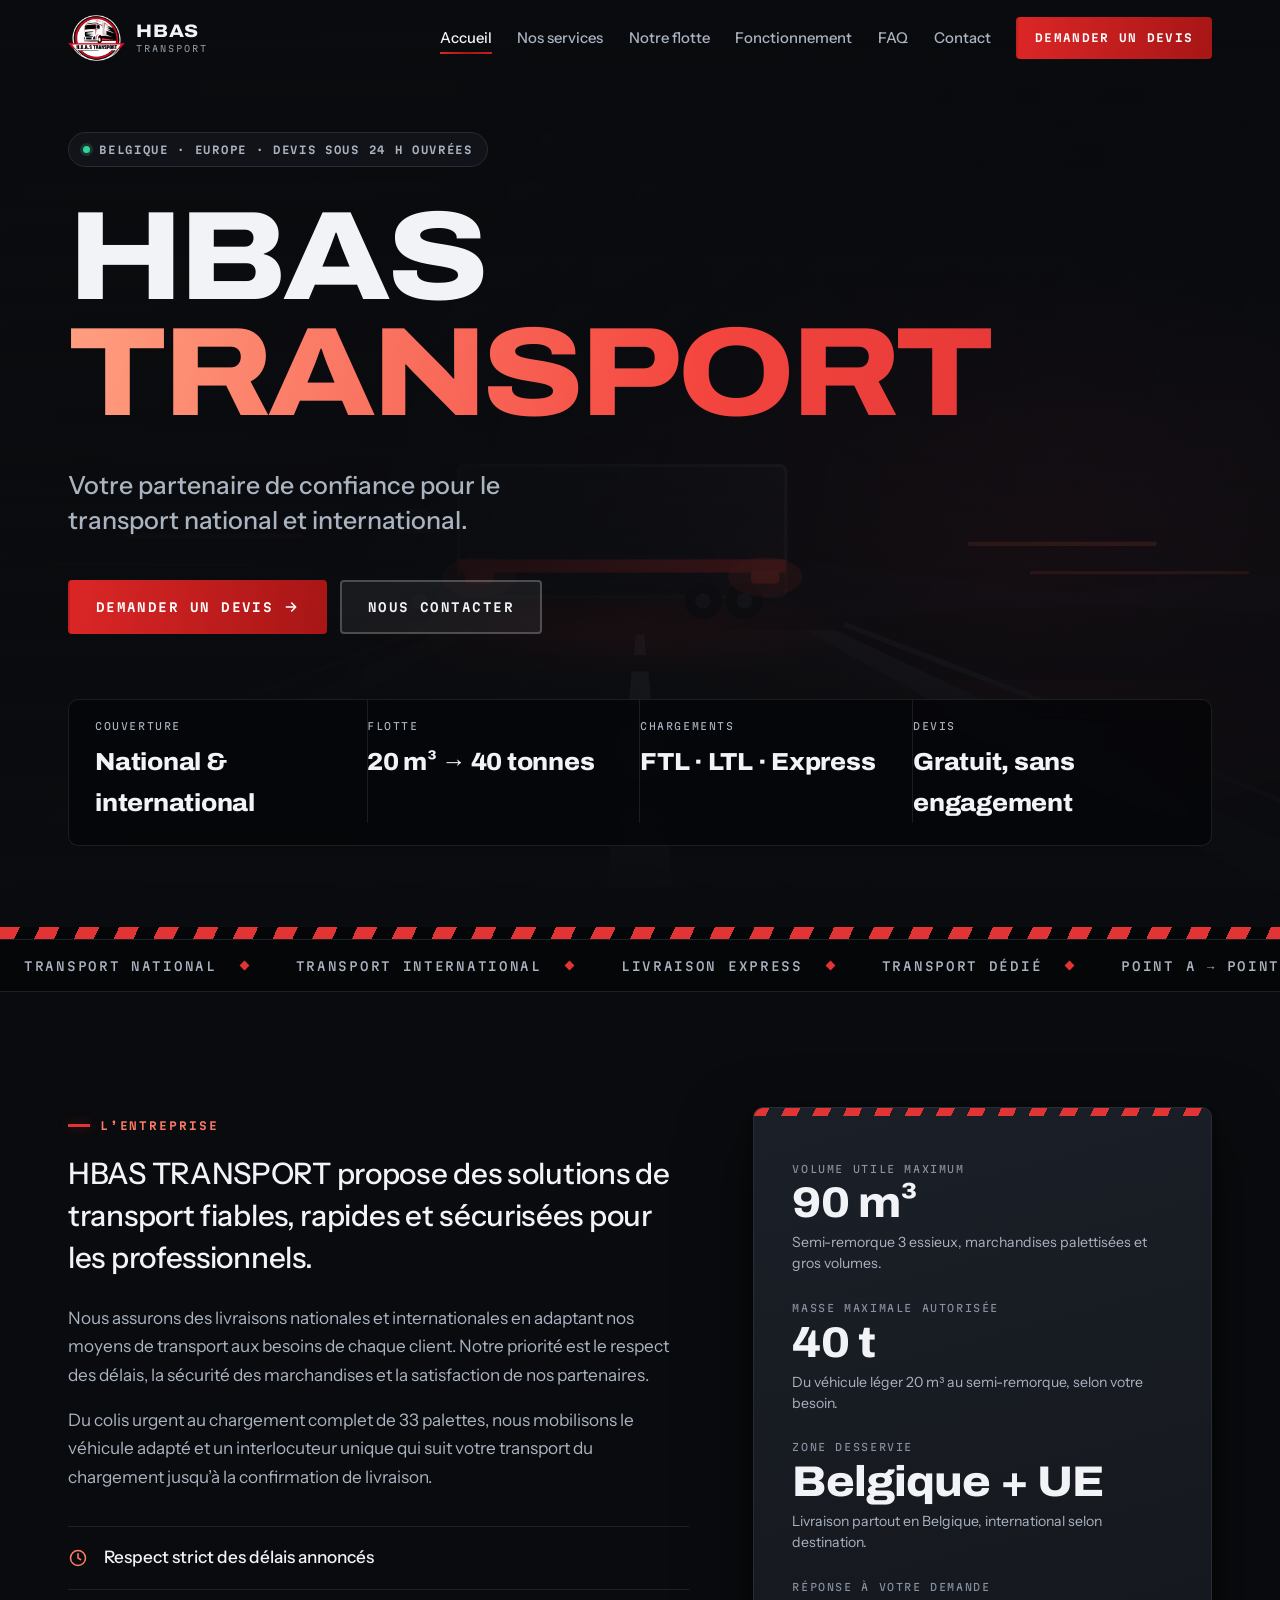
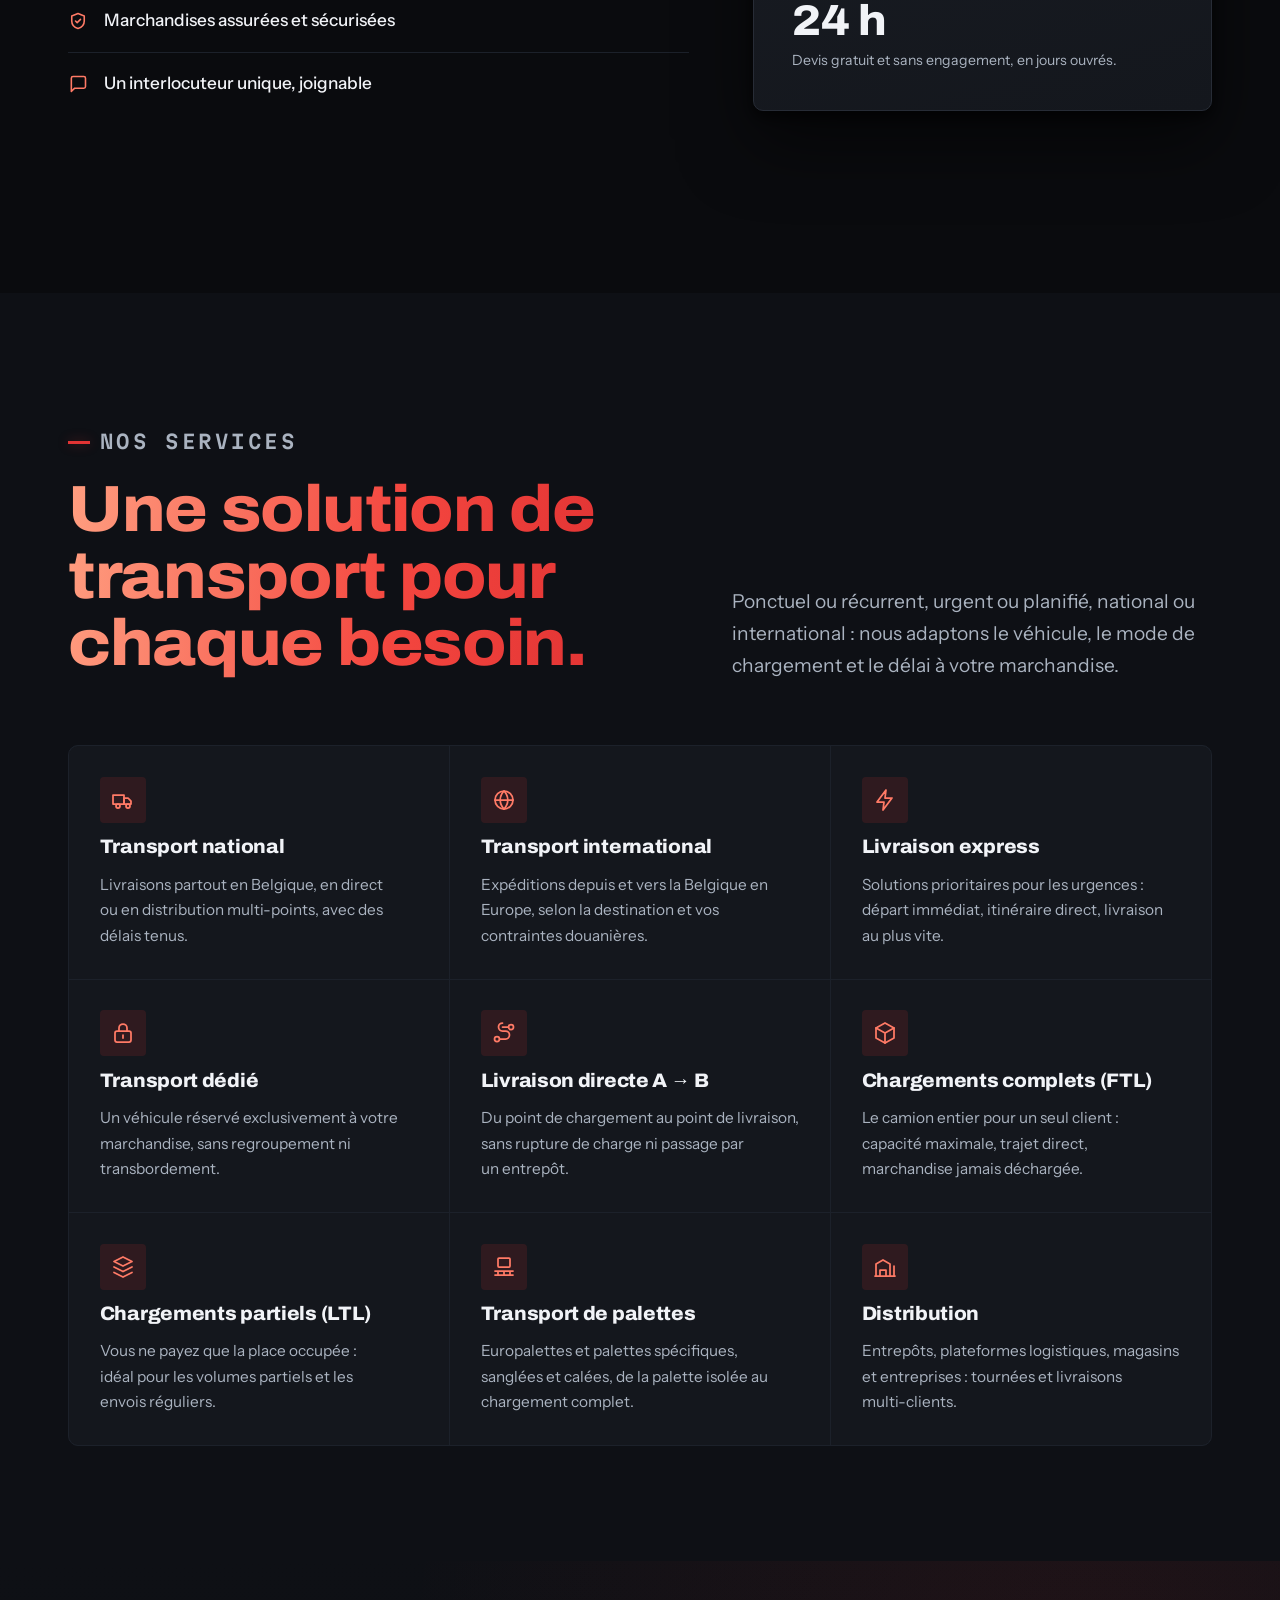
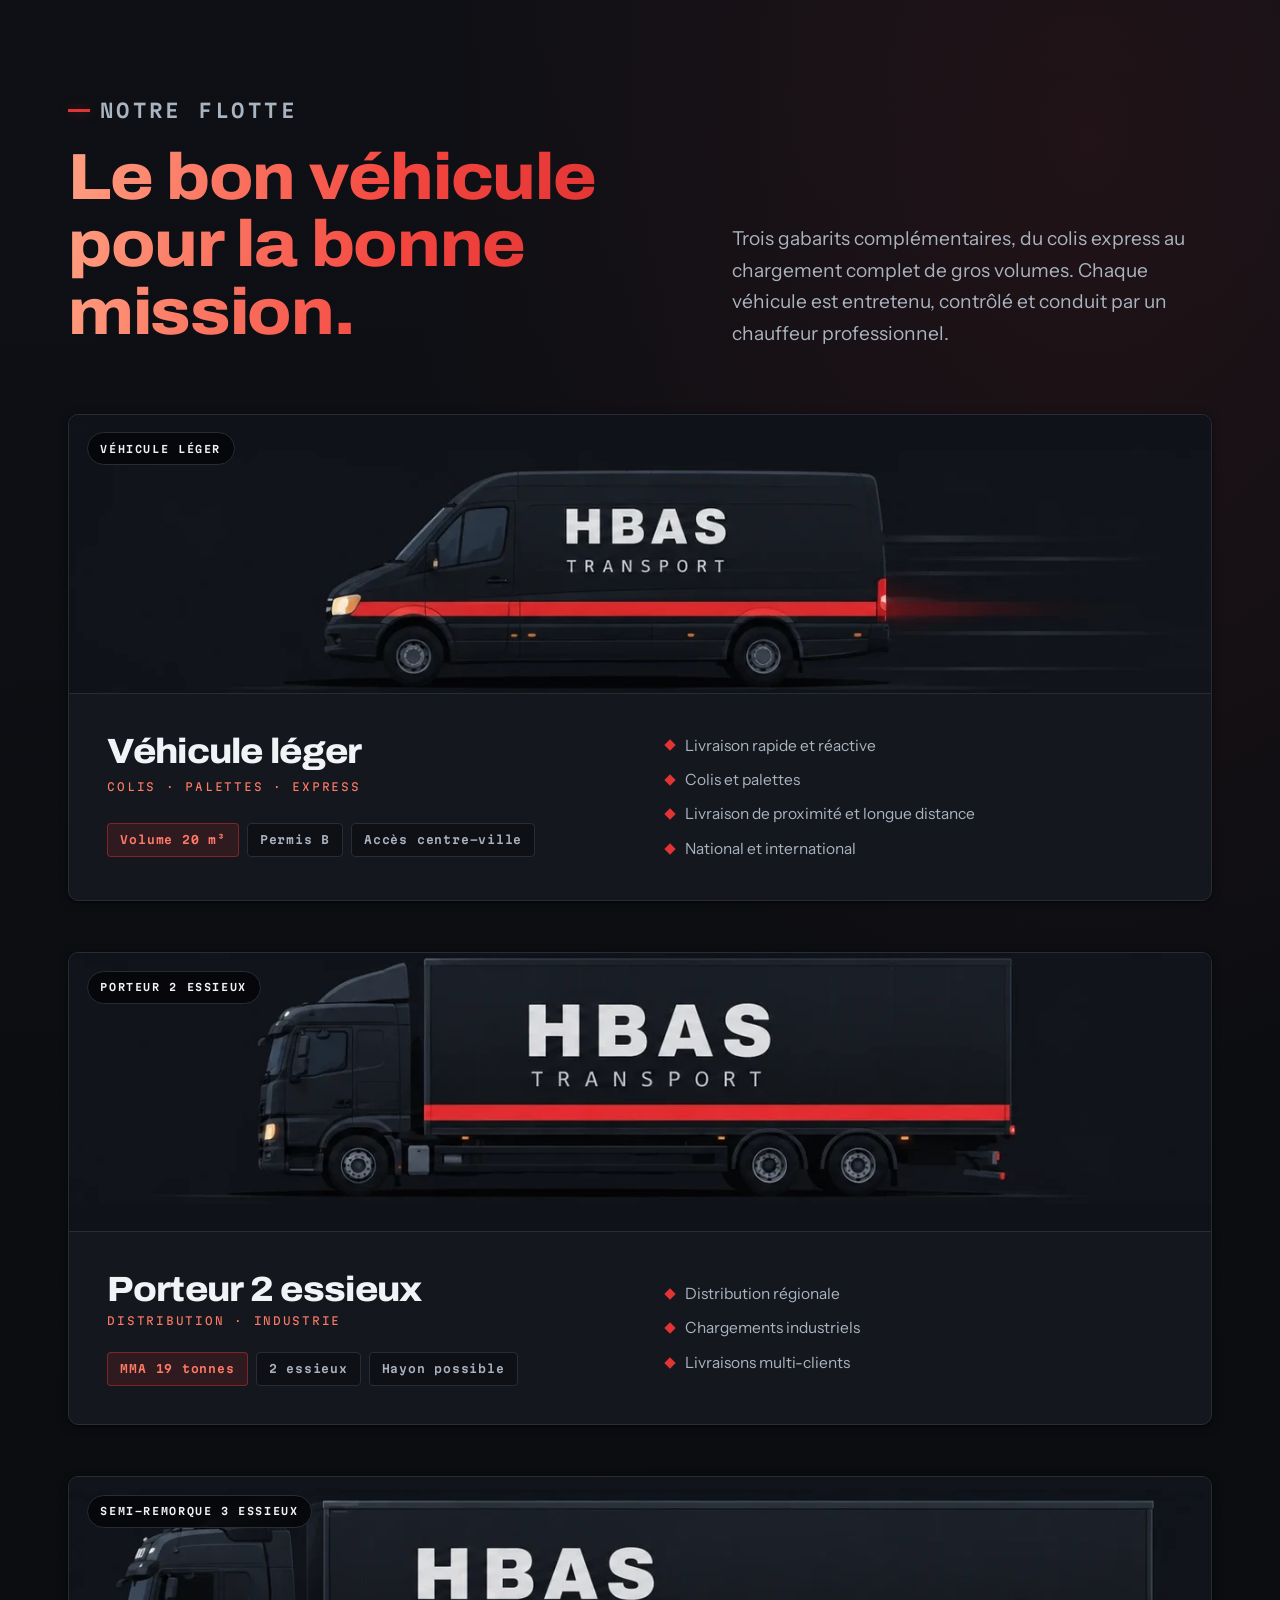
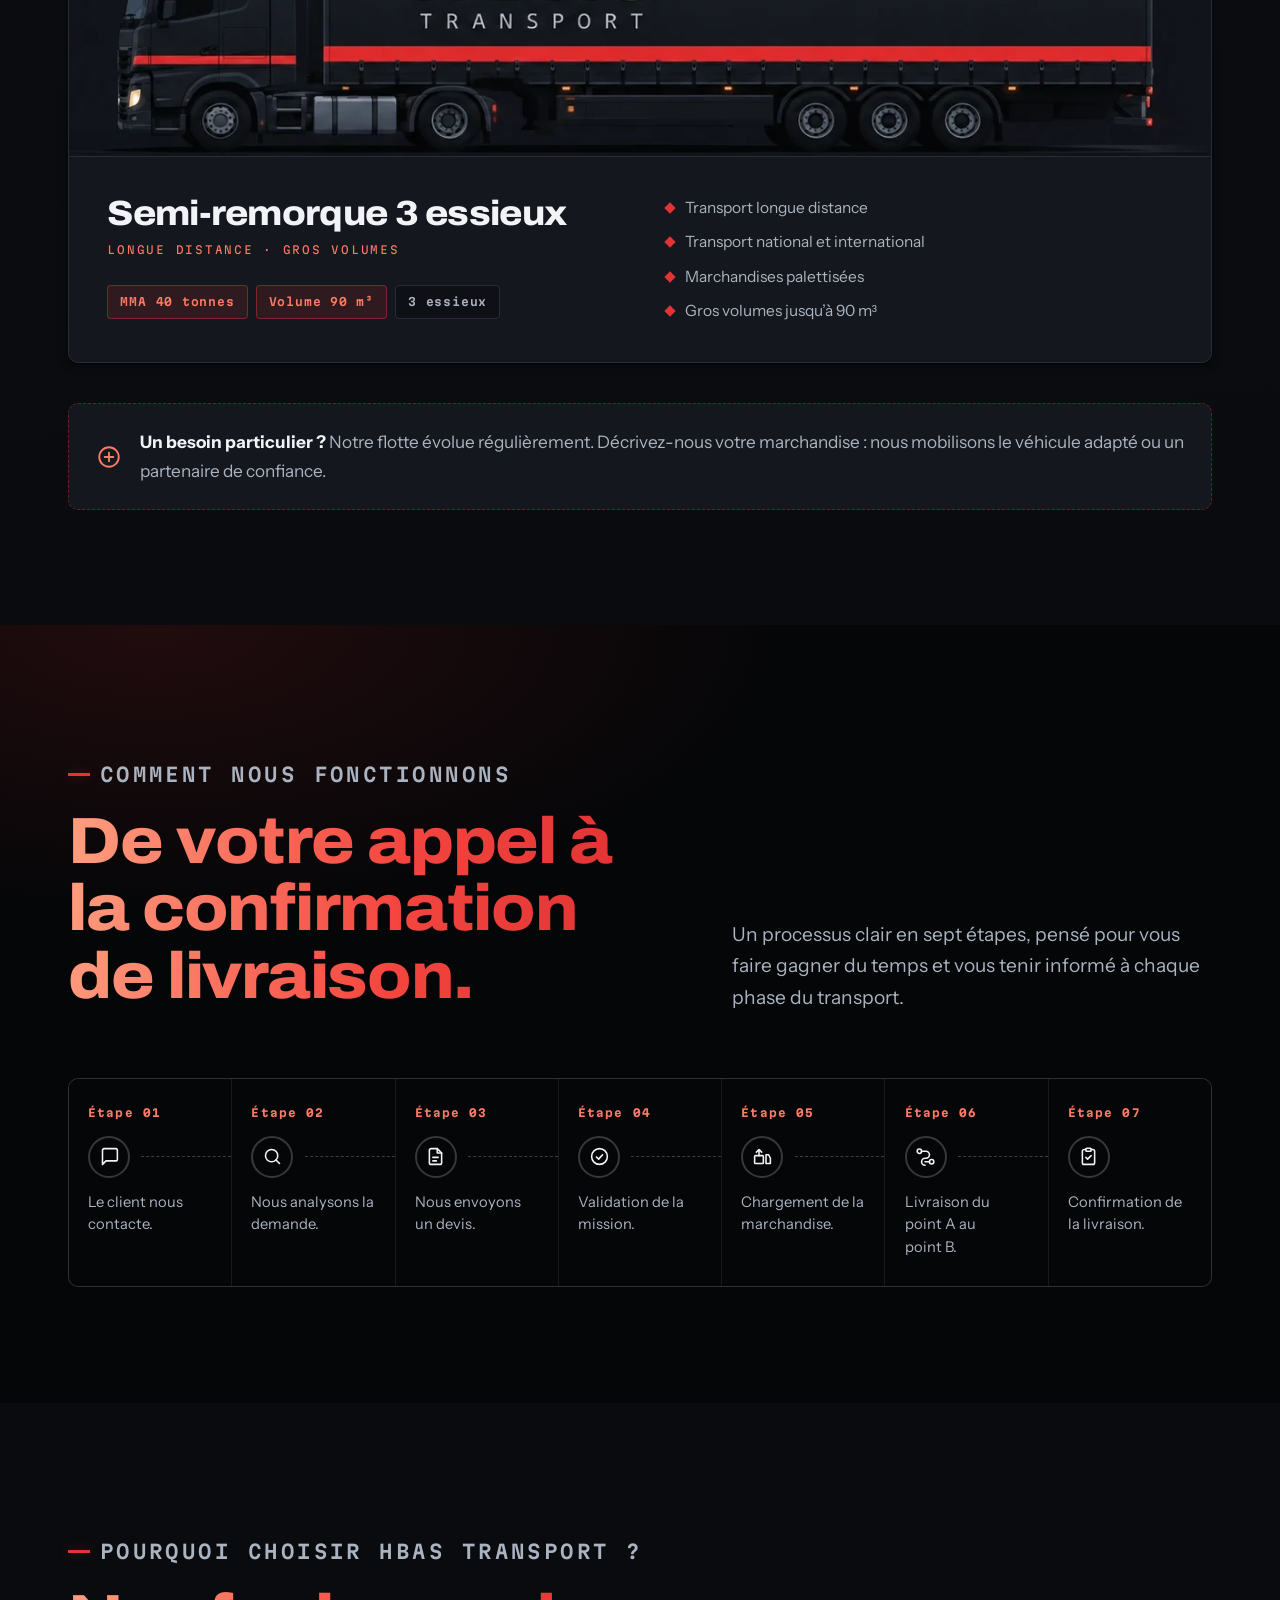
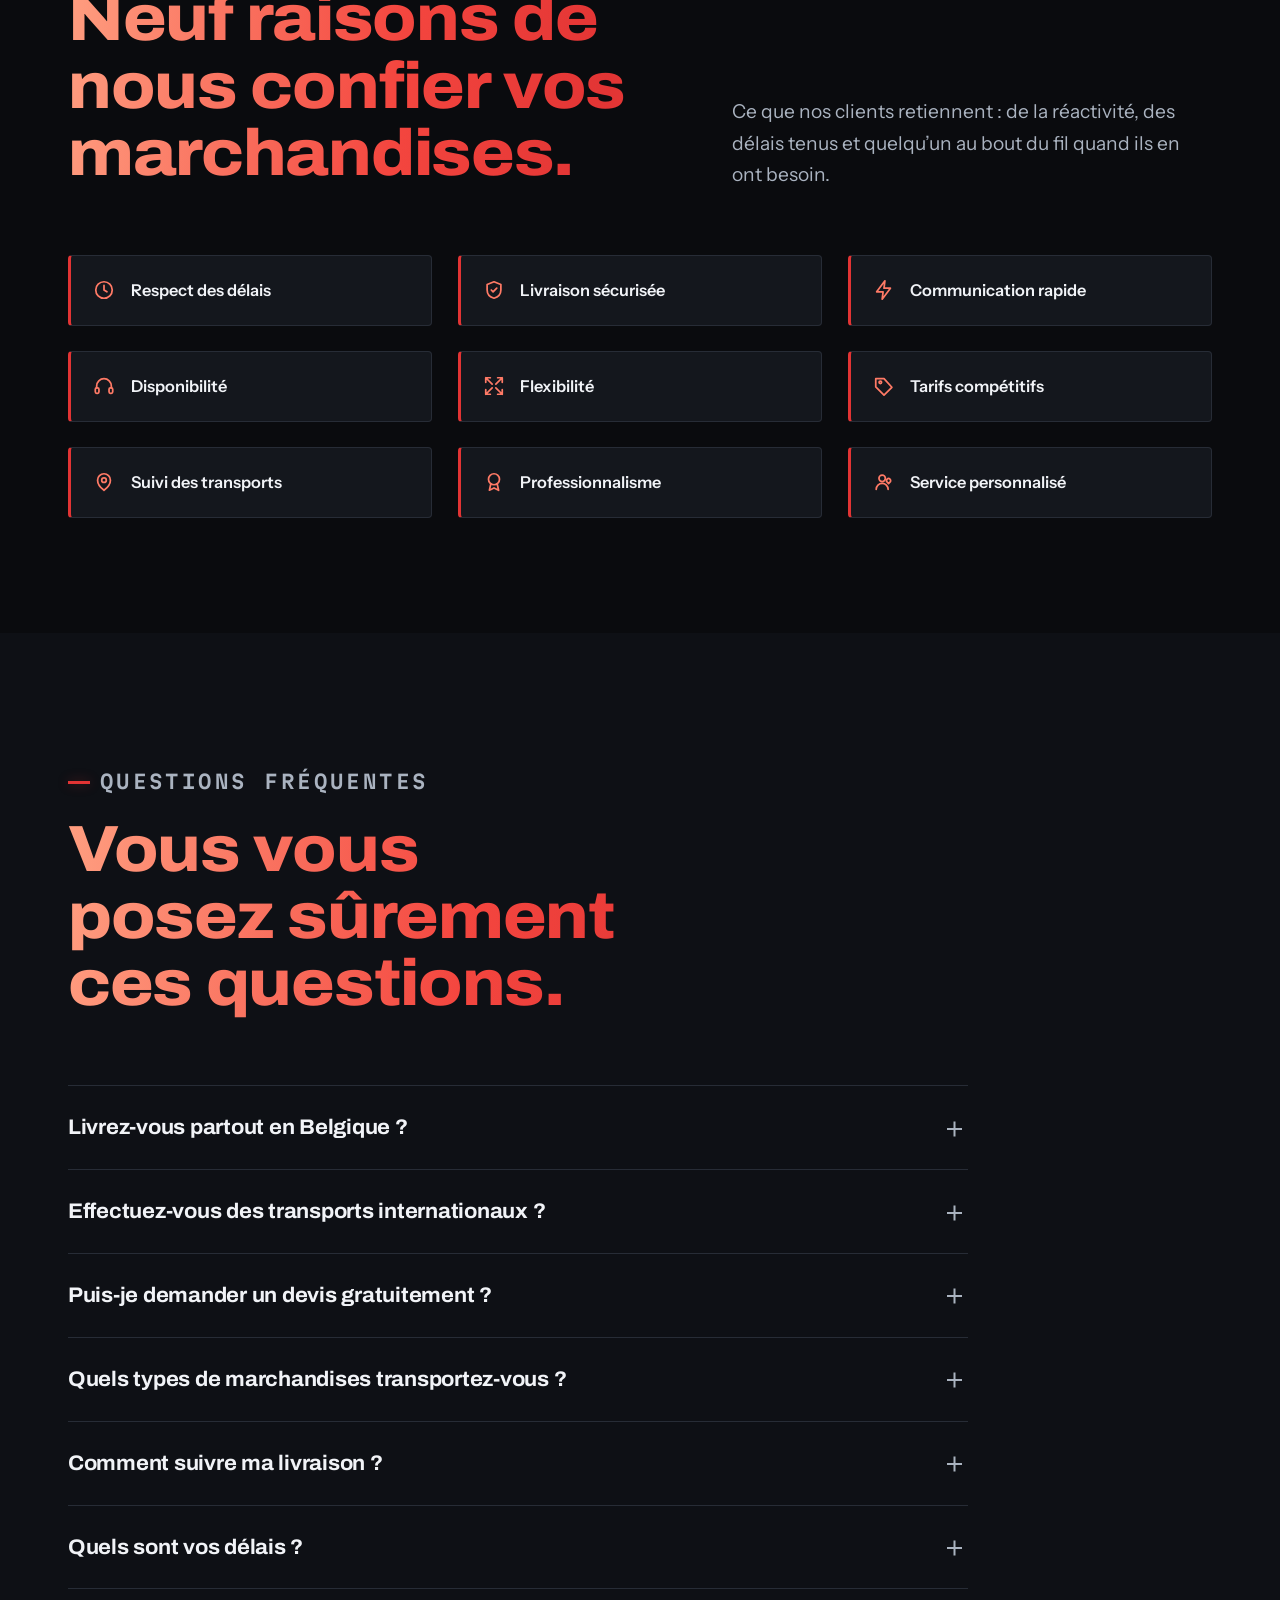
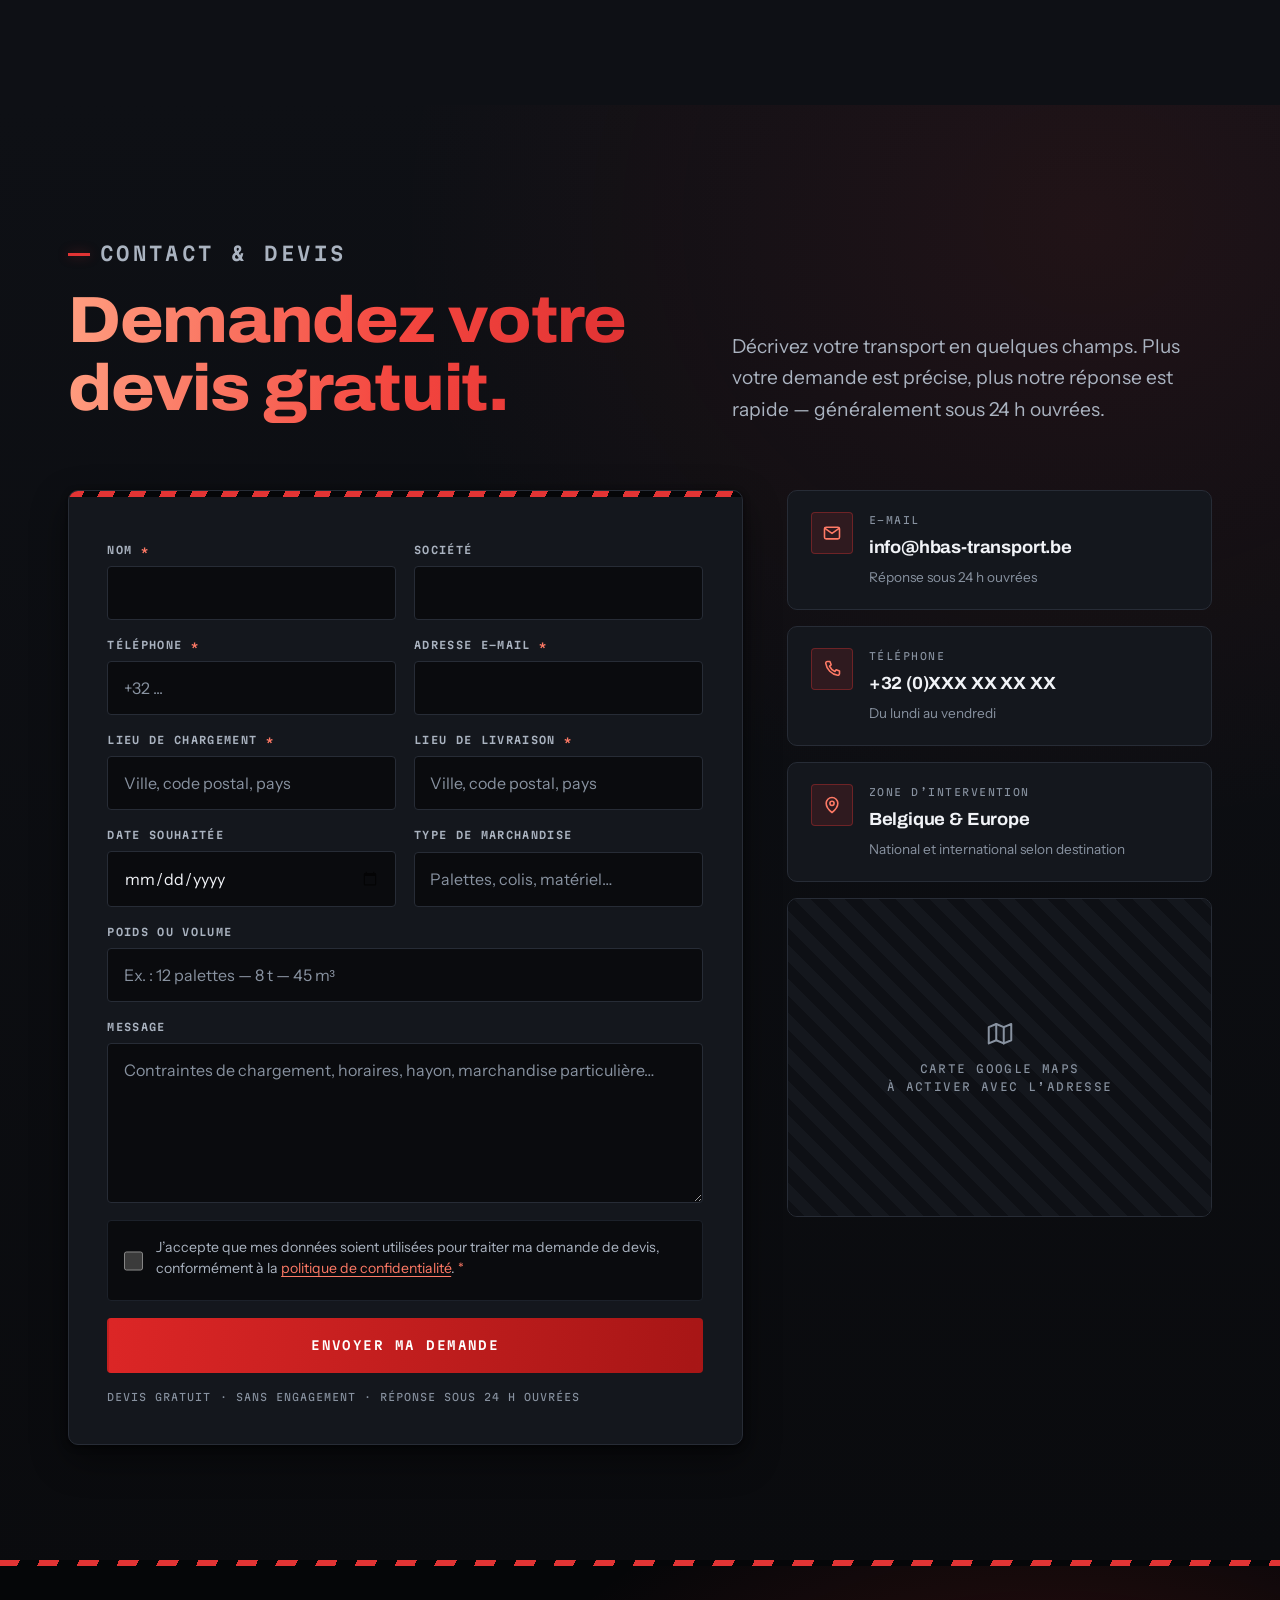
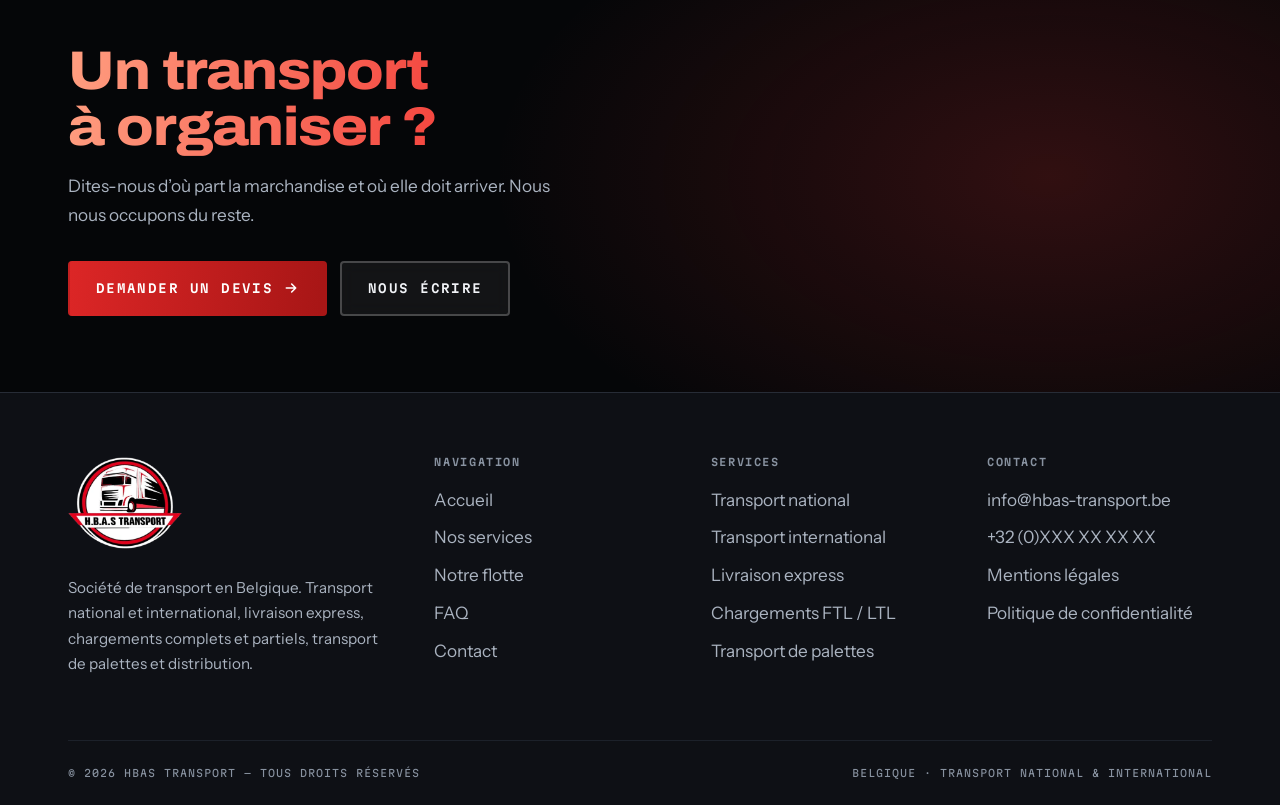
==== commit ee902083: "Intégration du logo officiel Détourage - Le logo fourni est sur fond blanc opaque, inutilisable tel " ====
--- a/index.html
+++ b/index.html
@@ -28,8 +28,9 @@
 <meta name="twitter:image" content="https://www.hbas-transport.be/assets/img/og-image.png">
 <meta name="theme-color" content="#0A0B0E">
 
-<link rel="icon" href="assets/img/favicon.svg" type="image/svg+xml">
-<link rel="apple-touch-icon" href="assets/img/favicon.svg">
+<link rel="icon" href="assets/img/favicon-32.png" sizes="32x32" type="image/png">
+<link rel="icon" href="assets/img/favicon-180.png" sizes="180x180" type="image/png">
+<link rel="apple-touch-icon" href="assets/img/apple-touch-icon.png">
 
 <!-- Polices -->
 <link rel="preload" as="font" type="font/woff2" href="assets/fonts/archivo-latin.woff2" crossorigin>
@@ -50,13 +51,11 @@
 <header class="site-header">
   <div class="shell">
     <a class="brand" href="#accueil" aria-label="HBAS TRANSPORT — retour à l’accueil">
-      <svg class="brand__mark" viewBox="0 0 64 64" aria-hidden="true">
-        <rect width="64" height="64" rx="14" fill="#E23434"/>
-        <g fill="#0A0B0E">
-          <path d="M14 18 L26 32 L14 46 L22 46 L34 32 L22 18 Z"/>
-          <path d="M30 18 L42 32 L30 46 L38 46 L50 32 L38 18 Z"/>
-        </g>
-      </svg>
+      <picture>
+        <source srcset="assets/img/logo.webp" type="image/webp">
+        <img class="brand__mark" src="assets/img/logo.png" width="360" height="291"
+             alt="" decoding="async">
+      </picture>
       <span class="brand__txt">
         <span class="brand__name">HBAS</span>
         <span class="brand__sub">Transport</span>
@@ -728,10 +727,11 @@
 
       <div class="footer__about">
         <a class="brand" href="#accueil" aria-label="HBAS TRANSPORT — retour à l’accueil">
-          <svg class="brand__mark" viewBox="0 0 64 64" aria-hidden="true">
-            <rect width="64" height="64" rx="14" fill="#E23434"/>
-            <g fill="#0A0B0E"><path d="M14 18 L26 32 L14 46 L22 46 L34 32 L22 18 Z"/><path d="M30 18 L42 32 L30 46 L38 46 L50 32 L38 18 Z"/></g>
-          </svg>
+          <picture>
+        <source srcset="assets/img/logo.webp" type="image/webp">
+        <img class="brand__mark" src="assets/img/logo.png" width="360" height="291"
+             alt="" decoding="async">
+      </picture>
           <span class="brand__txt">
             <span class="brand__name">HBAS</span>
             <span class="brand__sub">Transport</span>
--- a/assets/css/styles.css
+++ b/assets/css/styles.css
@@ -313,7 +313,13 @@
   text-decoration: none; color: var(--txt); flex: none;
 }
 .brand:hover { color: var(--txt); }
-.brand__mark { width: 38px; height: 38px; border-radius: 9px; flex: none; }
+/* Le logo est un badge circulaire à ruban : il est plus large que haut.
+   On le dimensionne en HAUTEUR, la largeur suit. En dessous de ~80 px le texte
+   du ruban n'est plus lisible — d'où le libellé typographique qui l'accompagne. */
+.brand__mark { height: 46px; width: auto; flex: none; }
+.site-header.is-stuck .brand__mark { height: 40px; }
+.brand__mark, .site-header.is-stuck .brand__mark { transition: height .3s var(--ease); }
+.brand picture { display: block; flex: none; }
 .brand__txt { display: grid; line-height: 1; }
 .brand__name {
   font-family: var(--display); font-weight: 800; font-size: 1.13rem;
@@ -1053,6 +1059,11 @@
 .footer-grid a { color: var(--txt-2); text-decoration: none; transition: color .2s var(--ease); }
 .footer-grid a:hover { color: var(--red-lt); text-decoration: underline; }
 .footer__about p { color: var(--txt-2); font-size: .95rem; max-width: 40ch; margin-top: 1.1rem; }
+/* Dans le pied de page il y a la place : le logo passe à une taille où le
+   ruban « H.B.A.S TRANSPORT » se lit, et le libellé typographique devient
+   redondant — on le retire. */
+.site-footer .brand__mark { height: 92px; }
+.site-footer .brand .brand__txt { display: none; }
 
 .footer-bottom {
   border-top: 1px solid var(--line-2);
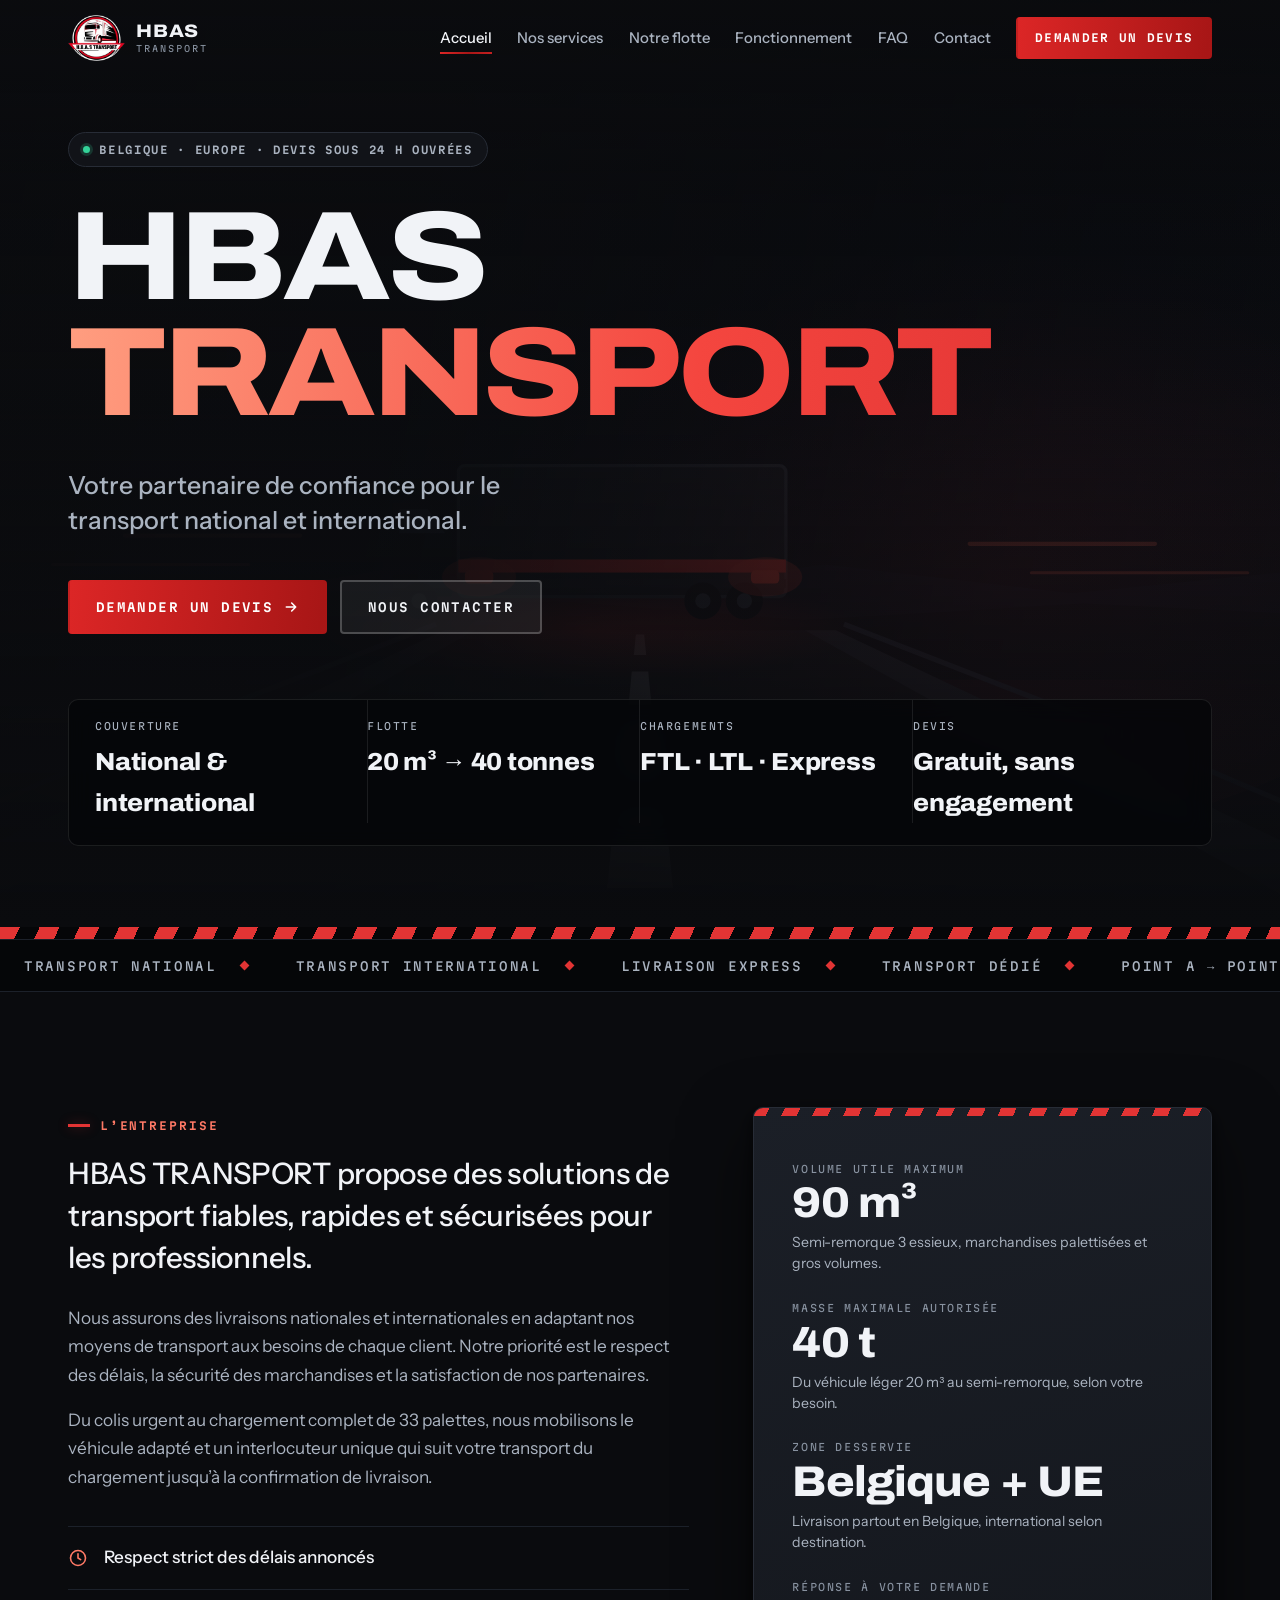
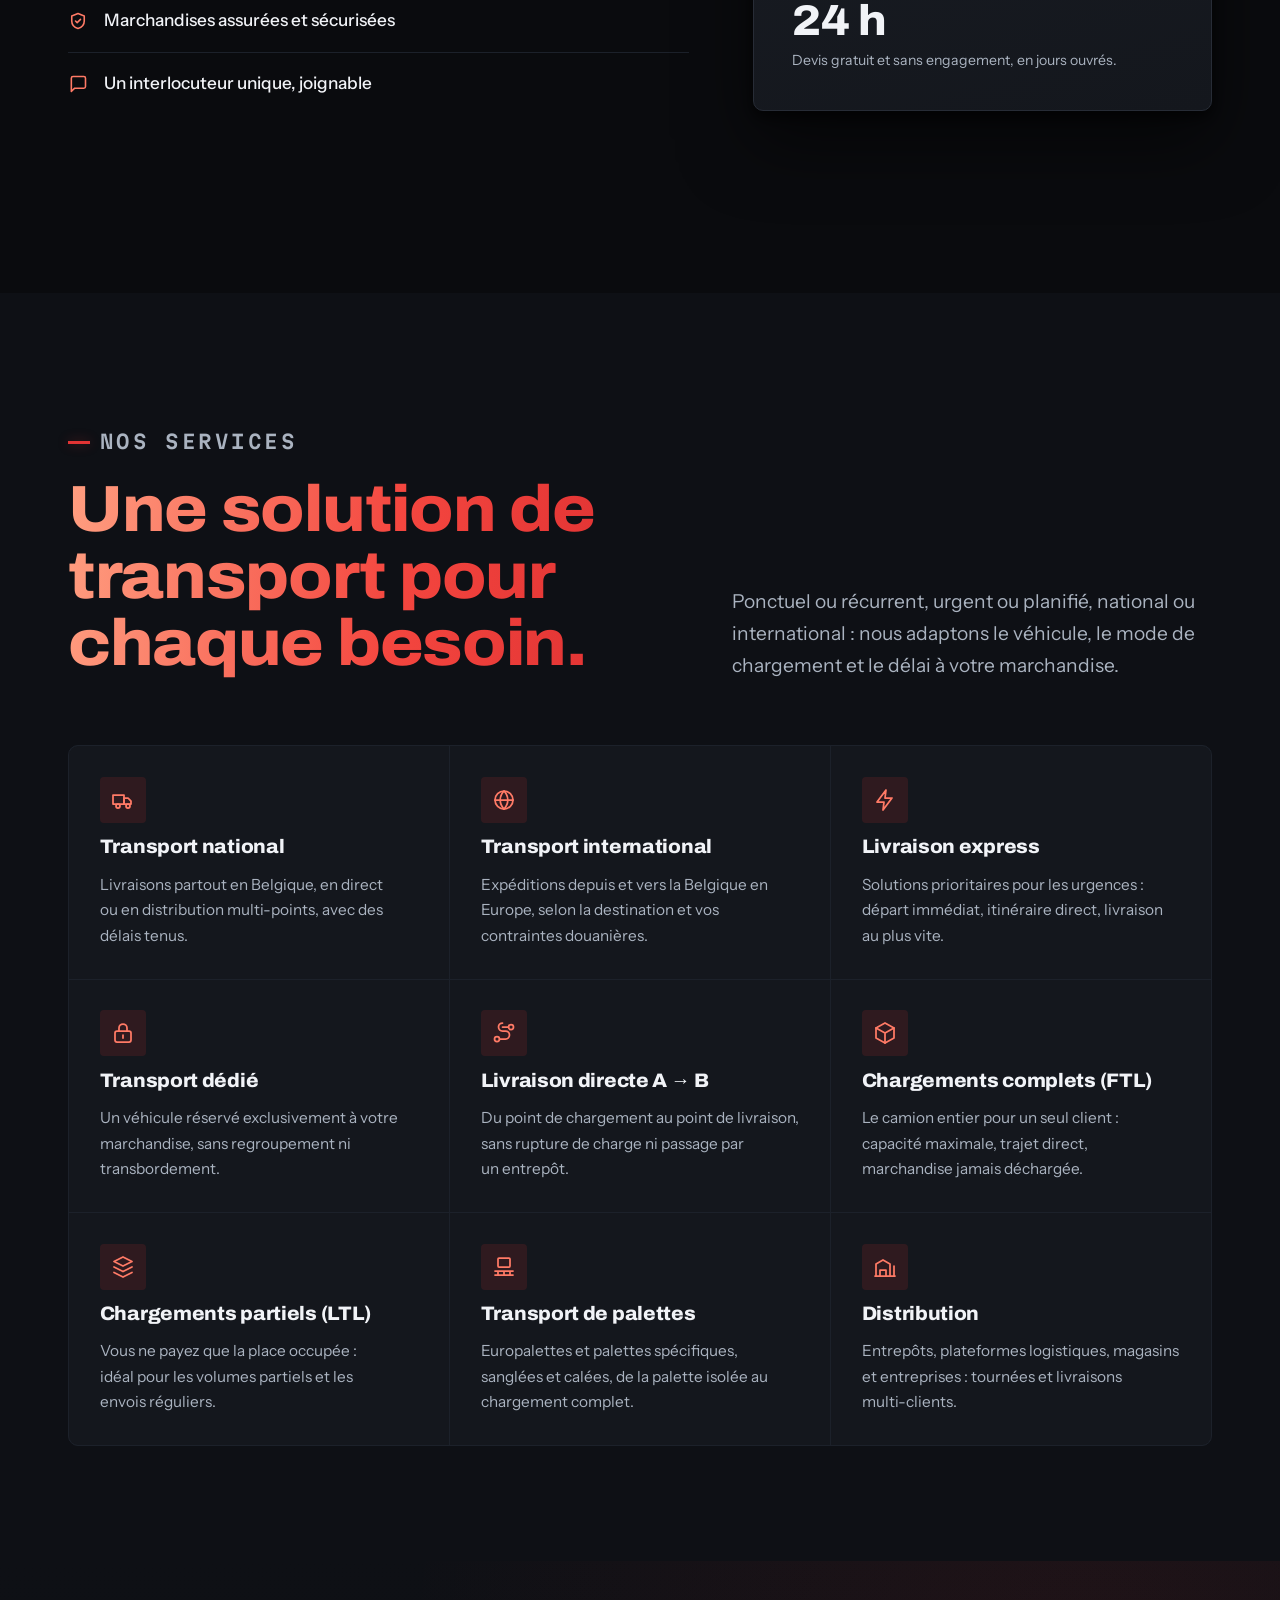
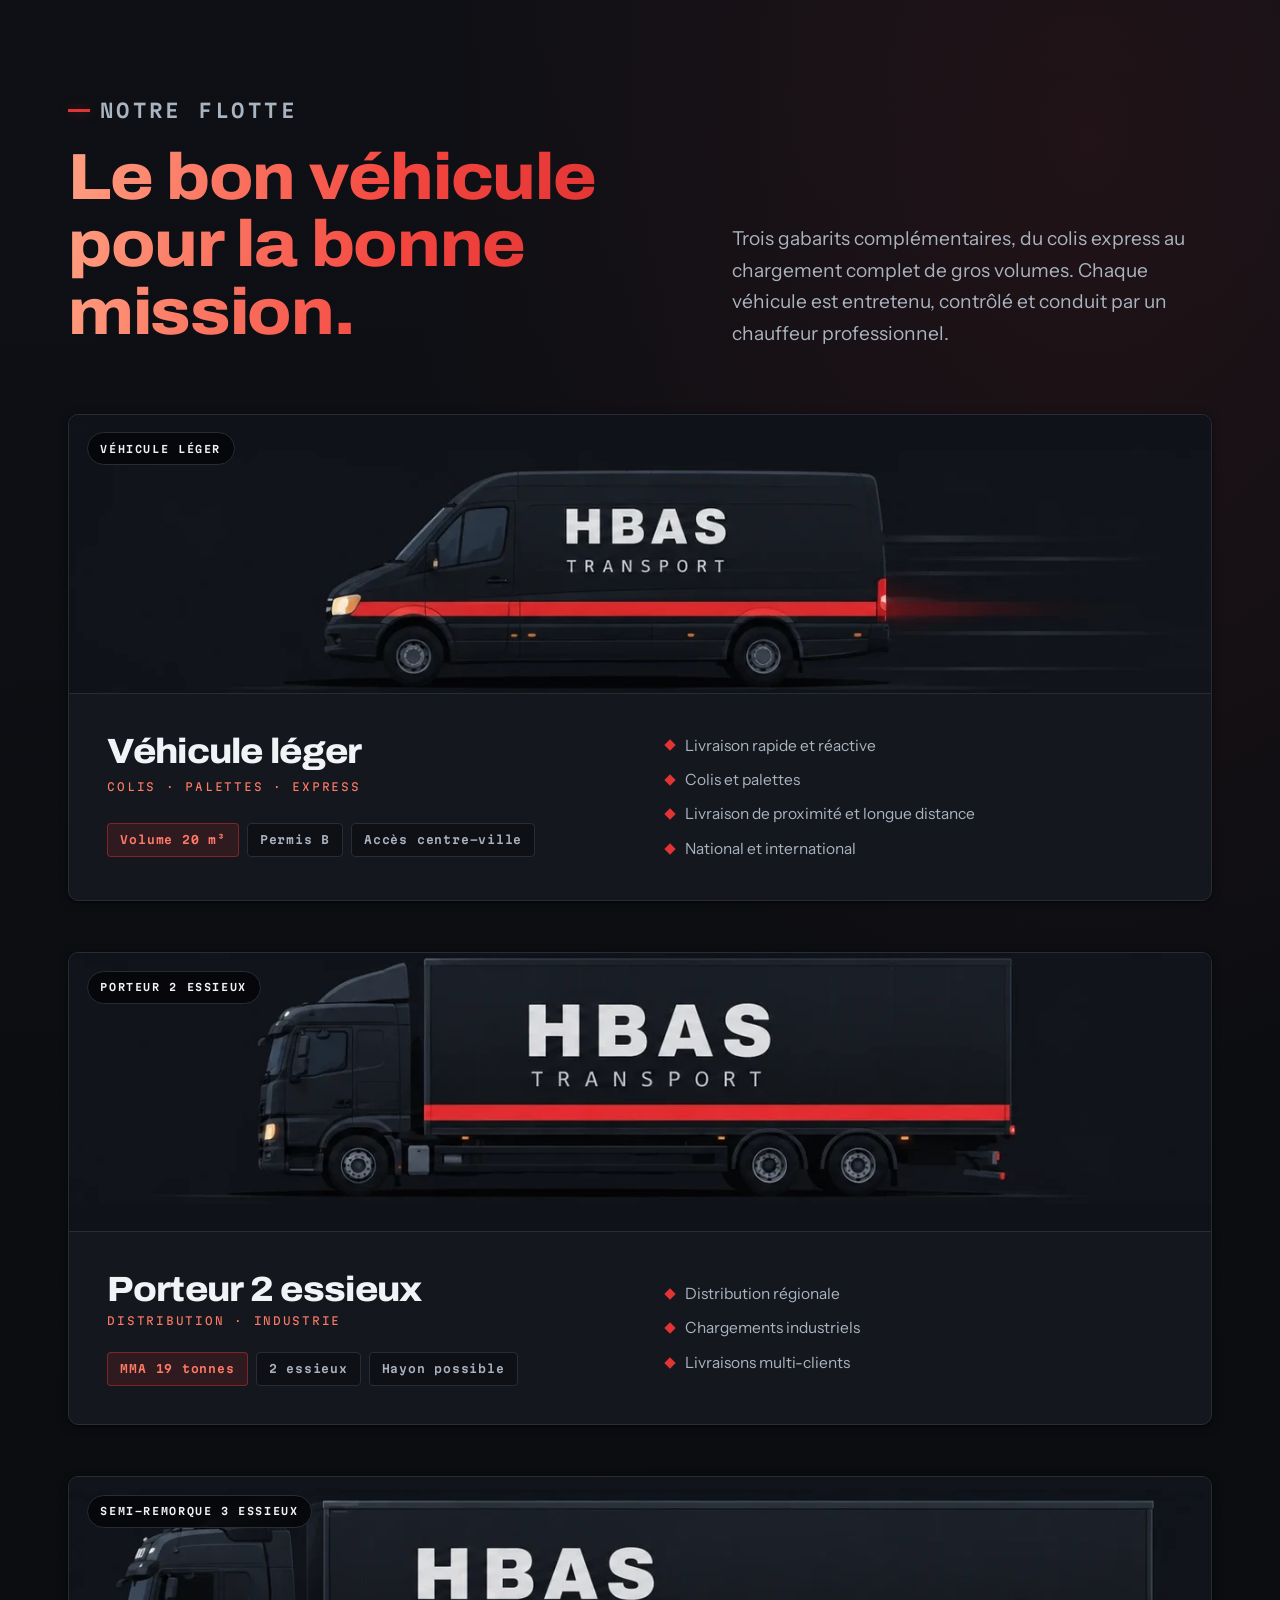
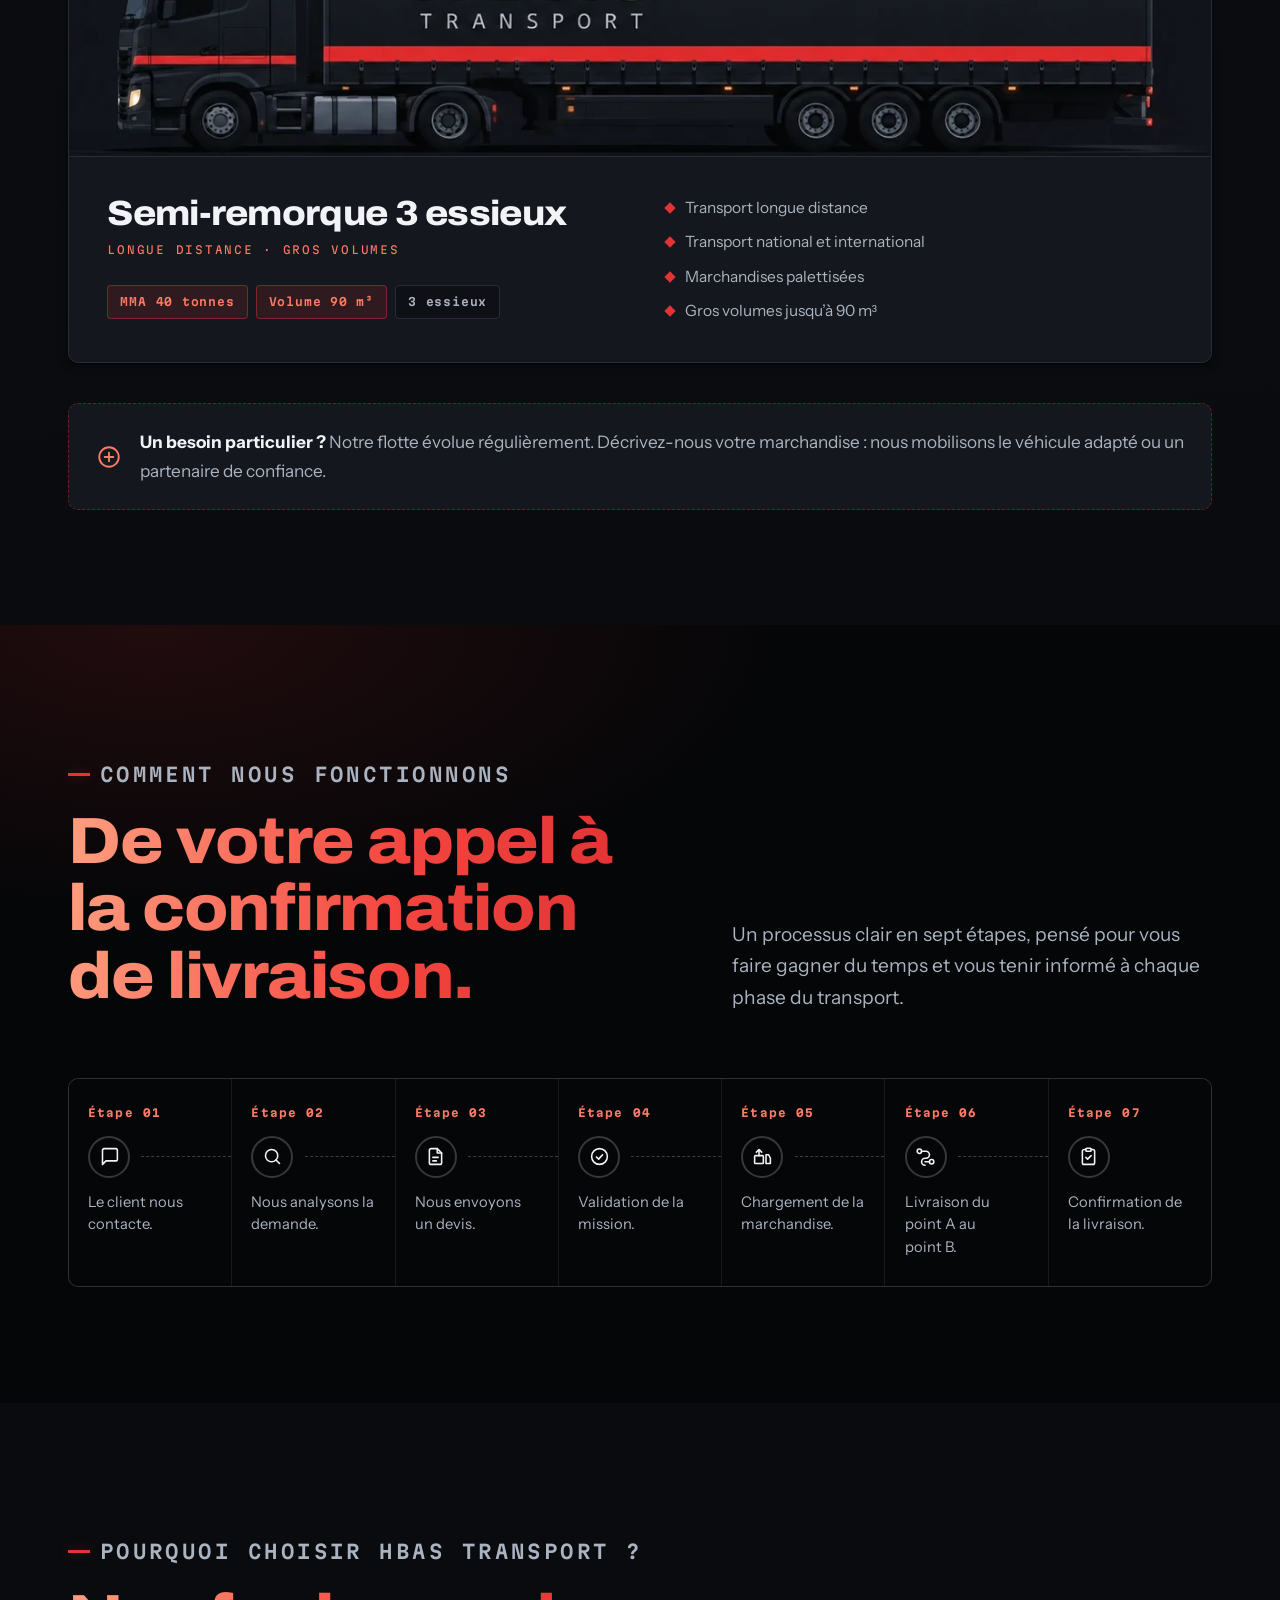
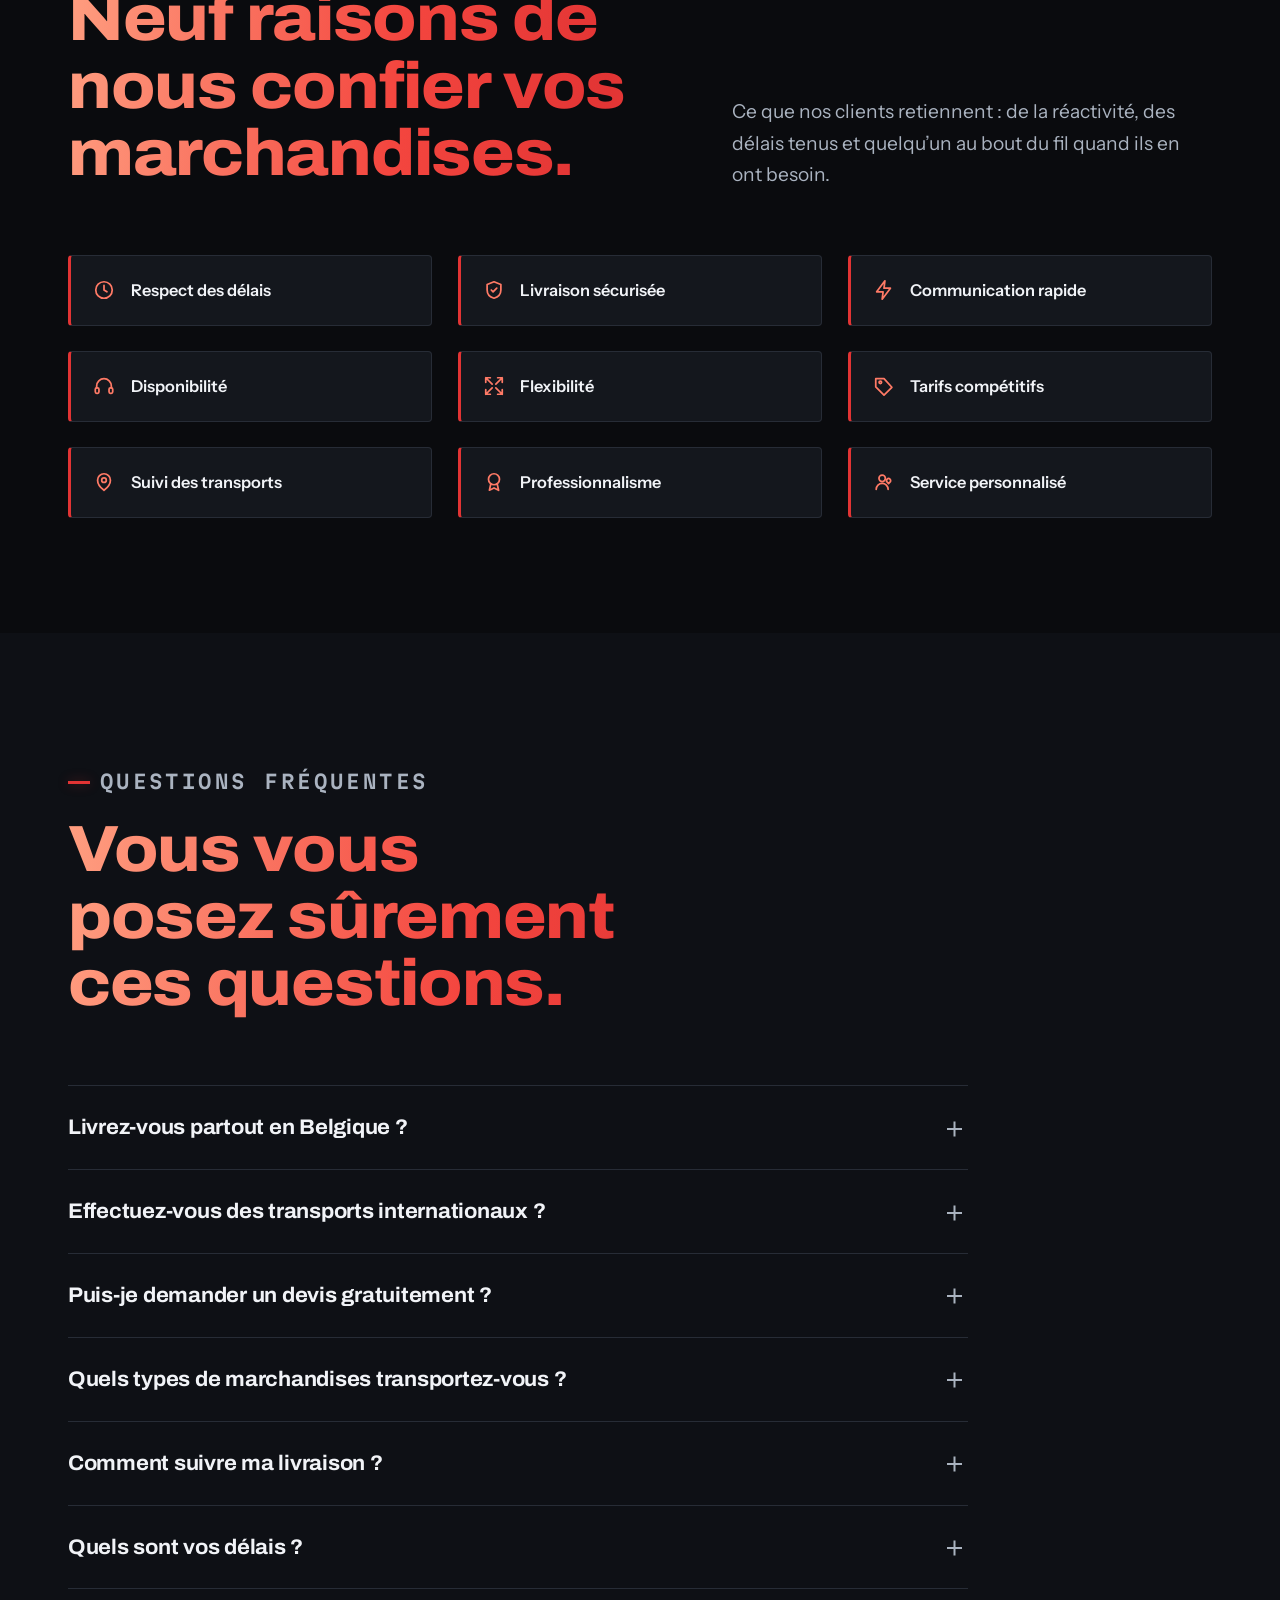
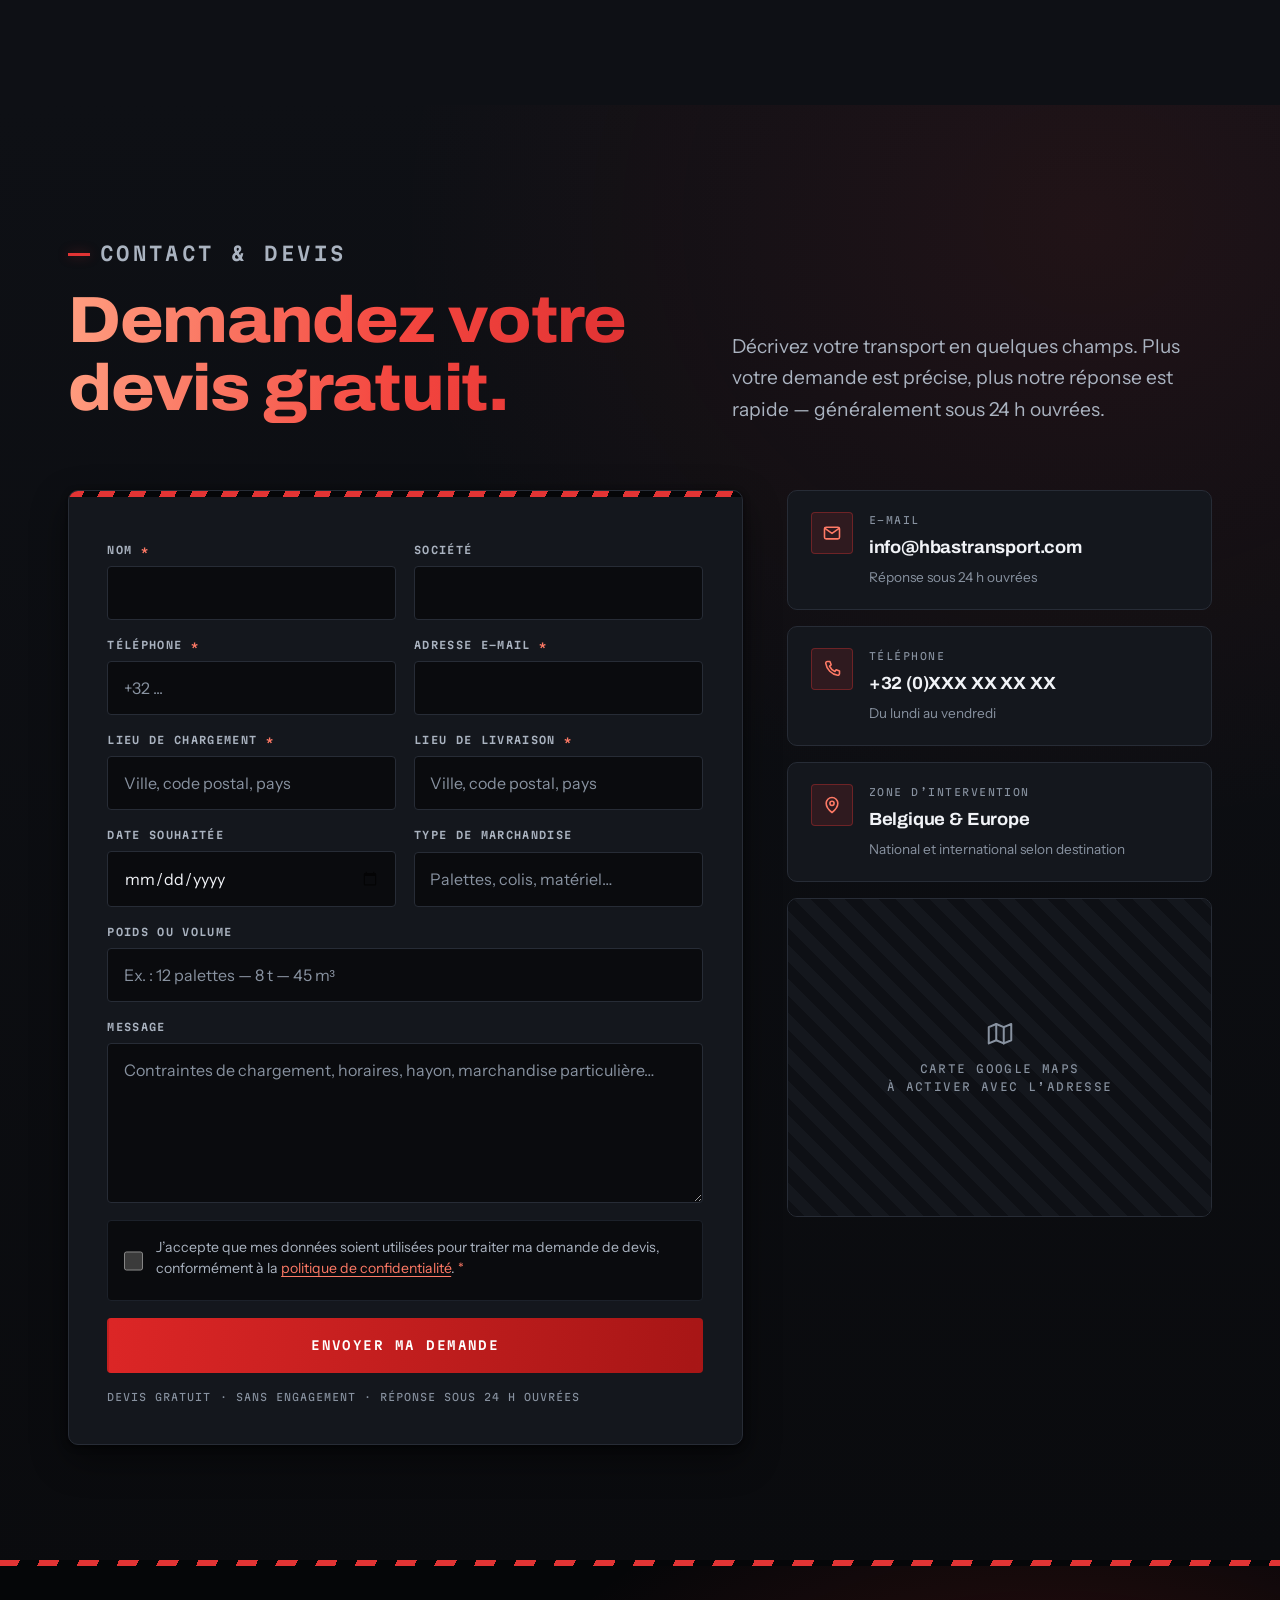
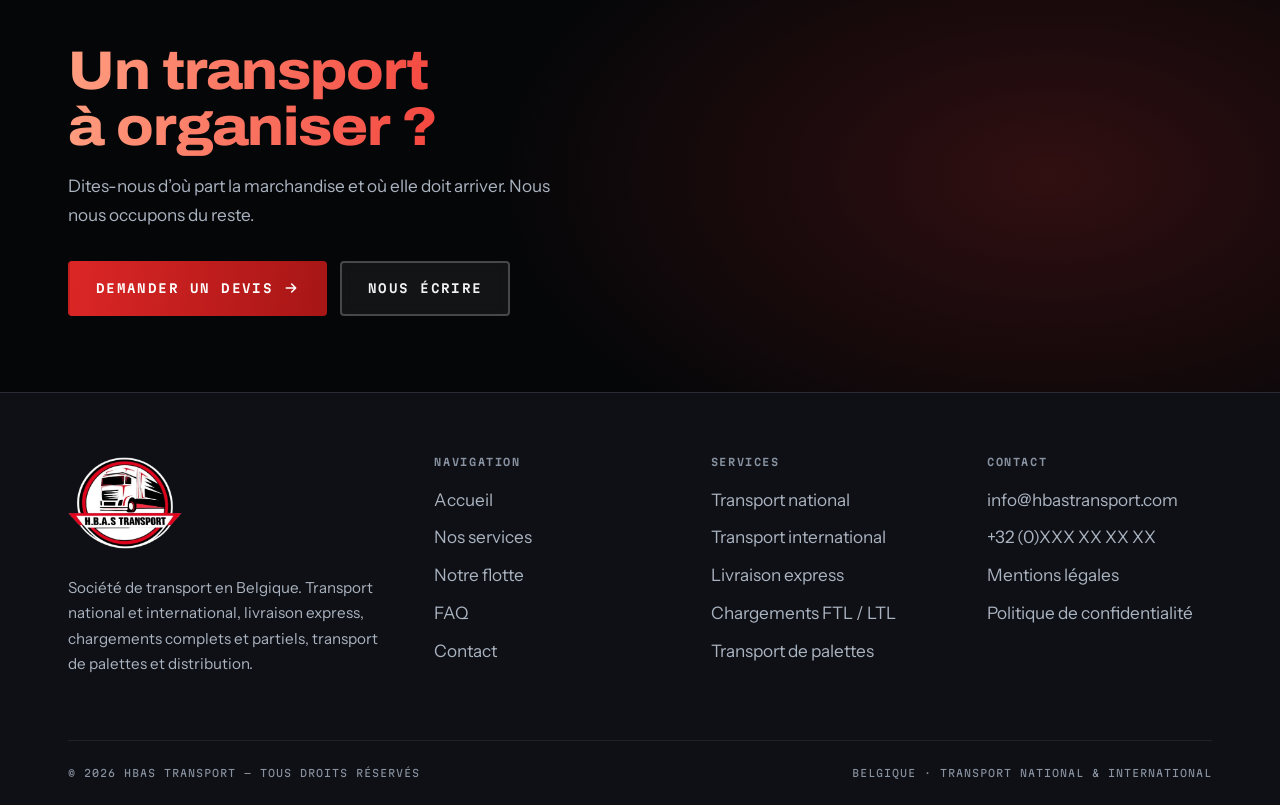
==== commit 0c21e840: "Domaine définitif hbastransport.com et configuration Vercel Domaine - Remplace le domaine provisoire" ====
--- a/index.html
+++ b/index.html
@@ -9,7 +9,7 @@
 <meta name="keywords" content="transport Belgique, transport national, transport international, transport express, livraison palettes, semi-remorque, porteur 19 tonnes, véhicule utilitaire 20 m3, société de transport, transporteur Belgique, logistique, livraison point A vers point B">
 <meta name="author" content="HBAS TRANSPORT">
 <meta name="robots" content="index, follow, max-image-preview:large">
-<link rel="canonical" href="https://www.hbas-transport.be/">
+<link rel="canonical" href="https://hbastransport.com/">
 
 <!-- Open Graph / réseaux sociaux -->
 <meta property="og:type" content="website">
@@ -17,15 +17,15 @@
 <meta property="og:site_name" content="HBAS TRANSPORT">
 <meta property="og:title" content="HBAS TRANSPORT — Transport national et international">
 <meta property="og:description" content="Votre partenaire de confiance pour le transport national et international. Solutions fiables, rapides et sécurisées pour les professionnels. Devis gratuit.">
-<meta property="og:url" content="https://www.hbas-transport.be/">
-<meta property="og:image" content="https://www.hbas-transport.be/assets/img/og-image.png">
+<meta property="og:url" content="https://hbastransport.com/">
+<meta property="og:image" content="https://hbastransport.com/assets/img/og-image.png">
 <meta property="og:image:width" content="1200">
 <meta property="og:image:height" content="630">
 <meta property="og:image:alt" content="HBAS TRANSPORT — transport national et international">
 <meta name="twitter:card" content="summary_large_image">
 <meta name="twitter:title" content="HBAS TRANSPORT — Transport national et international">
 <meta name="twitter:description" content="Votre partenaire de confiance pour le transport national et international. Devis gratuit et sans engagement.">
-<meta name="twitter:image" content="https://www.hbas-transport.be/assets/img/og-image.png">
+<meta name="twitter:image" content="https://hbastransport.com/assets/img/og-image.png">
 <meta name="theme-color" content="#0A0B0E">
 
 <link rel="icon" href="assets/img/favicon-32.png" sizes="32x32" type="image/png">
@@ -660,9 +660,9 @@
       <div class="coords" id="contact-coordonnees" data-reveal="right">
 
         <!-- ⚠️ À REMPLACER par les coordonnées réelles de HBAS TRANSPORT -->
-        <a class="coord" href="mailto:info@hbas-transport.be">
+        <a class="coord" href="mailto:info@hbastransport.com">
           <span class="coord__ico"><svg viewBox="0 0 24 24" fill="none" stroke="currentColor" stroke-width="1.9" stroke-linecap="round" stroke-linejoin="round" aria-hidden="true"><rect x="3" y="5" width="18" height="14" rx="2"/><path d="m3.5 6.5 8.5 6 8.5-6"/></svg></span>
-          <dl><dt>E-mail</dt><dd>info@hbas-transport.be<small>Réponse sous 24 h ouvrées</small></dd></dl>
+          <dl><dt>E-mail</dt><dd>info@hbastransport.com<small>Réponse sous 24 h ouvrées</small></dd></dl>
         </a>
 
         <a class="coord" href="tel:+32000000000">
@@ -711,7 +711,7 @@
         Demander un devis
         <svg class="arw" width="16" height="16" viewBox="0 0 24 24" fill="none" stroke="currentColor" stroke-width="2.4" stroke-linecap="round" stroke-linejoin="round" aria-hidden="true"><path d="M5 12h14M13 6l6 6-6 6"/></svg>
       </a>
-      <a class="btn btn--light" href="mailto:info@hbas-transport.be">Nous écrire</a>
+      <a class="btn btn--light" href="mailto:info@hbastransport.com">Nous écrire</a>
     </div>
   </div>
 </section>
@@ -769,7 +769,7 @@
       <div>
         <h3>Contact</h3>
         <ul>
-          <li><a href="mailto:info@hbas-transport.be">info@hbas-transport.be</a></li>
+          <li><a href="mailto:info@hbastransport.com">info@hbastransport.com</a></li>
           <li><a href="tel:+32000000000">+32 (0)XXX XX XX XX</a></li>
           <li><a href="mentions-legales.html">Mentions légales</a></li>
           <li><a href="politique-confidentialite.html">Politique de confidentialité</a></li>
@@ -798,12 +798,12 @@
   "@graph": [
     {
       "@type": ["MovingCompany", "LocalBusiness"],
-      "@id": "https://www.hbas-transport.be/#entreprise",
+      "@id": "https://hbastransport.com/#entreprise",
       "name": "HBAS TRANSPORT",
       "description": "Société de transport en Belgique : transport national et international, livraison express, chargements complets (FTL) et partiels (LTL), transport de palettes, livraison directe du point A au point B et distribution vers entrepôts, plateformes logistiques, magasins et entreprises.",
-      "url": "https://www.hbas-transport.be/",
-      "image": "https://www.hbas-transport.be/assets/img/og-image.png",
-      "email": "info@hbas-transport.be",
+      "url": "https://hbastransport.com/",
+      "image": "https://hbastransport.com/assets/img/og-image.png",
+      "email": "info@hbastransport.com",
       "telephone": "+32000000000",
       "priceRange": "$$",
       "address": {
@@ -833,15 +833,15 @@
     },
     {
       "@type": "WebSite",
-      "@id": "https://www.hbas-transport.be/#site",
-      "url": "https://www.hbas-transport.be/",
+      "@id": "https://hbastransport.com/#site",
+      "url": "https://hbastransport.com/",
       "name": "HBAS TRANSPORT",
       "inLanguage": "fr-BE",
-      "publisher": { "@id": "https://www.hbas-transport.be/#entreprise" }
+      "publisher": { "@id": "https://hbastransport.com/#entreprise" }
     },
     {
       "@type": "FAQPage",
-      "@id": "https://www.hbas-transport.be/#faq",
+      "@id": "https://hbastransport.com/#faq",
       "mainEntity": [
         {
           "@type": "Question",
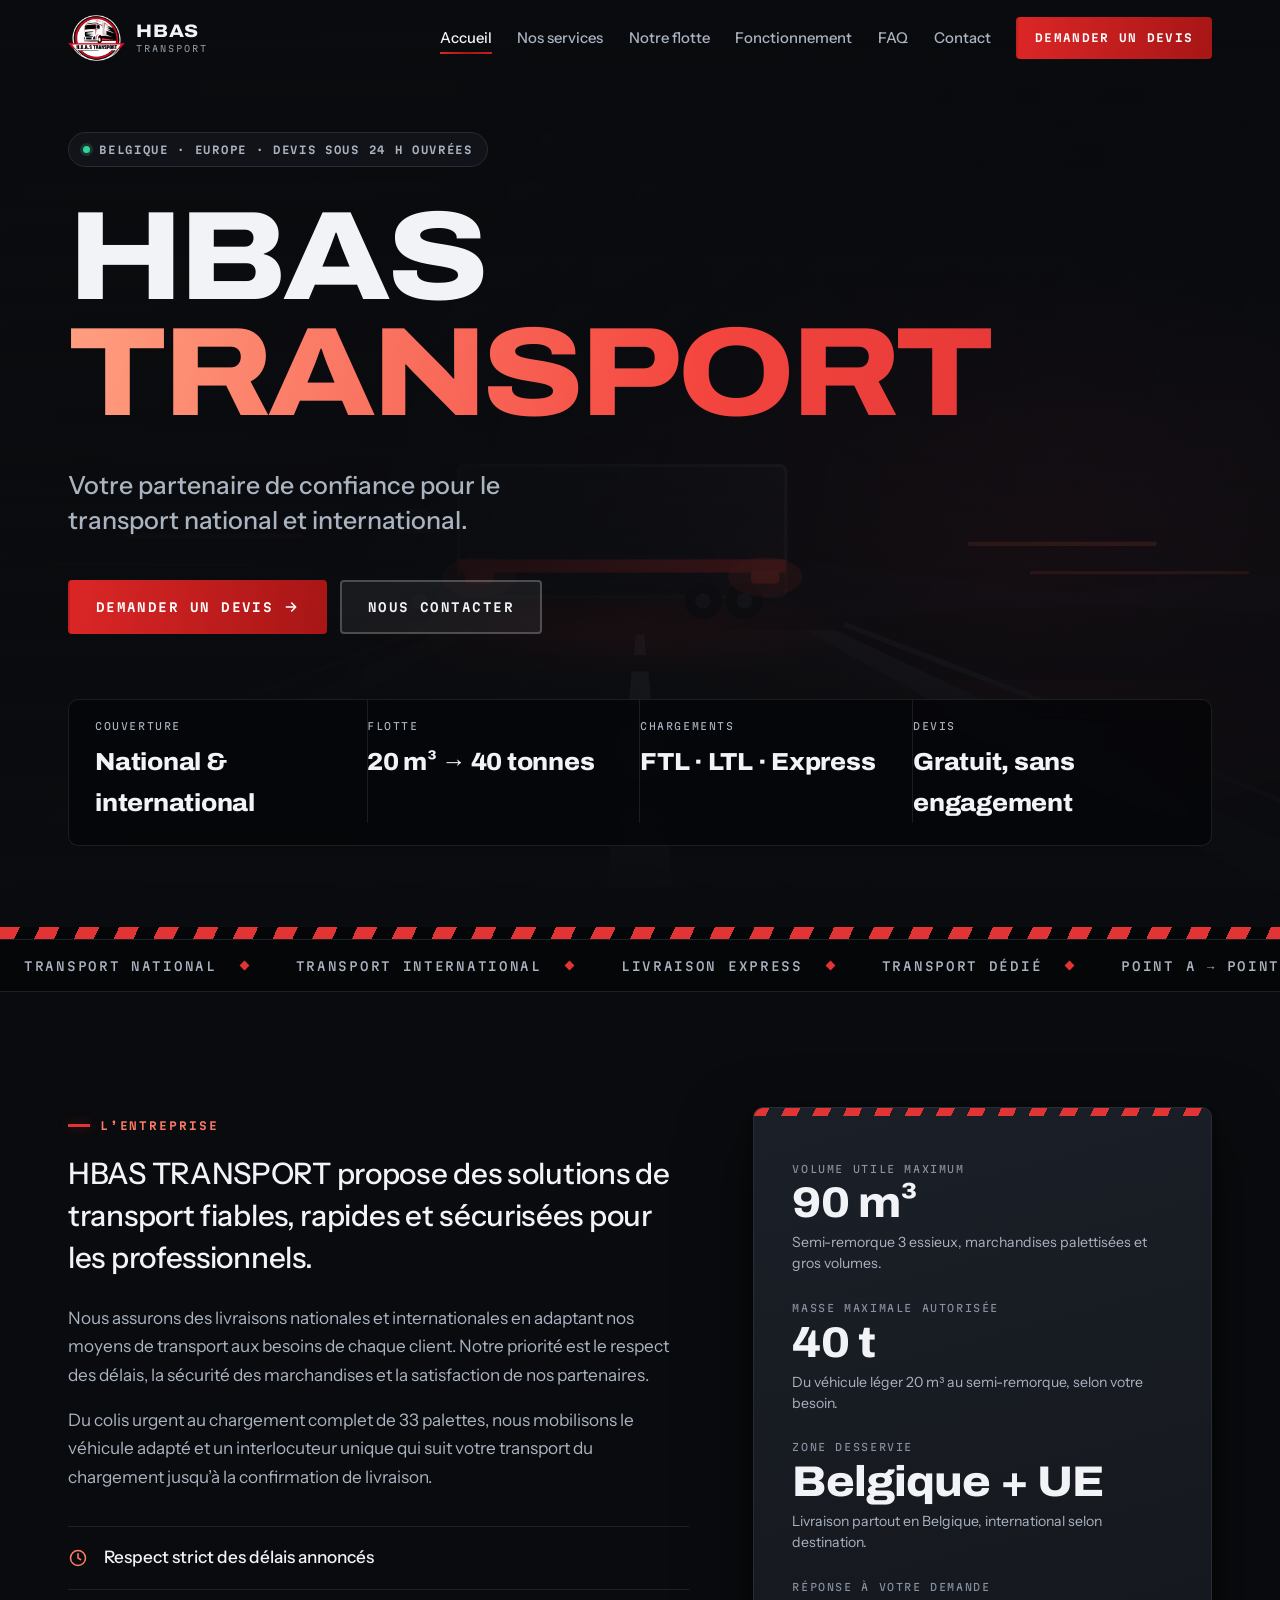
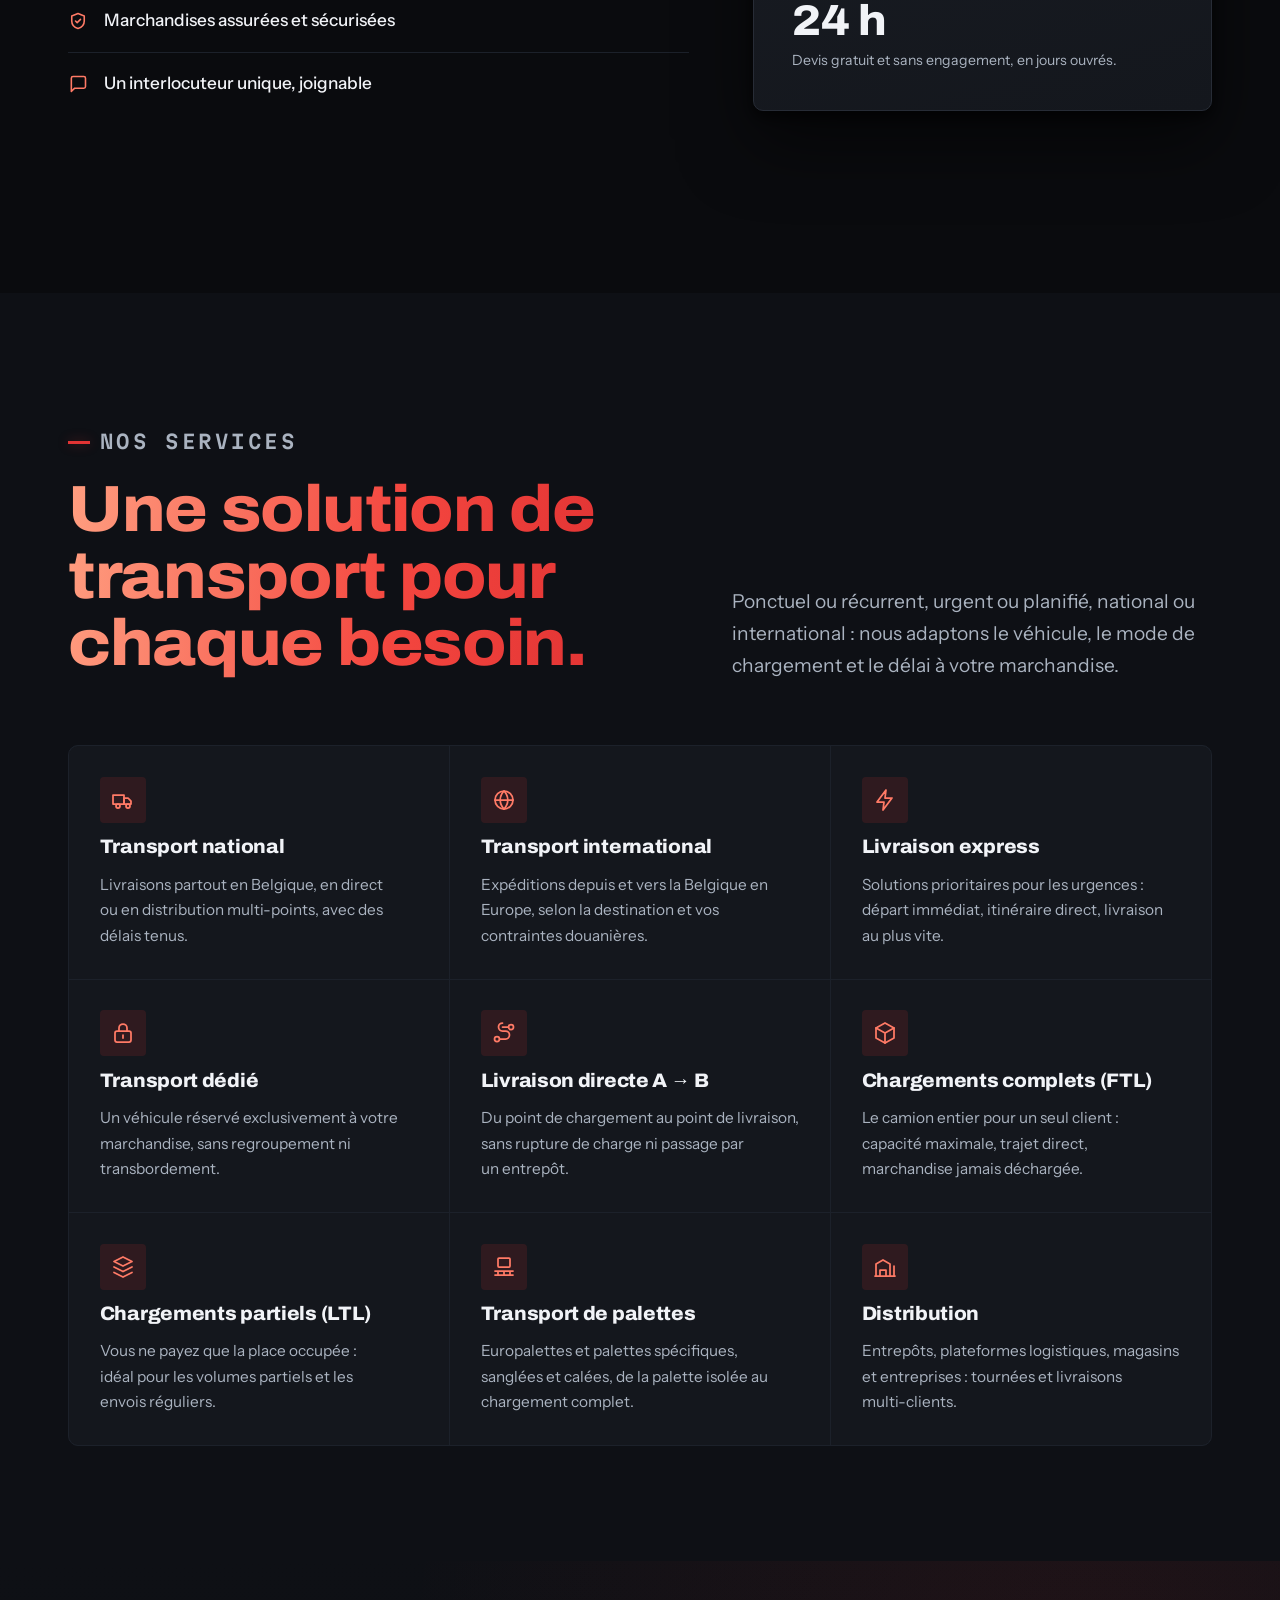
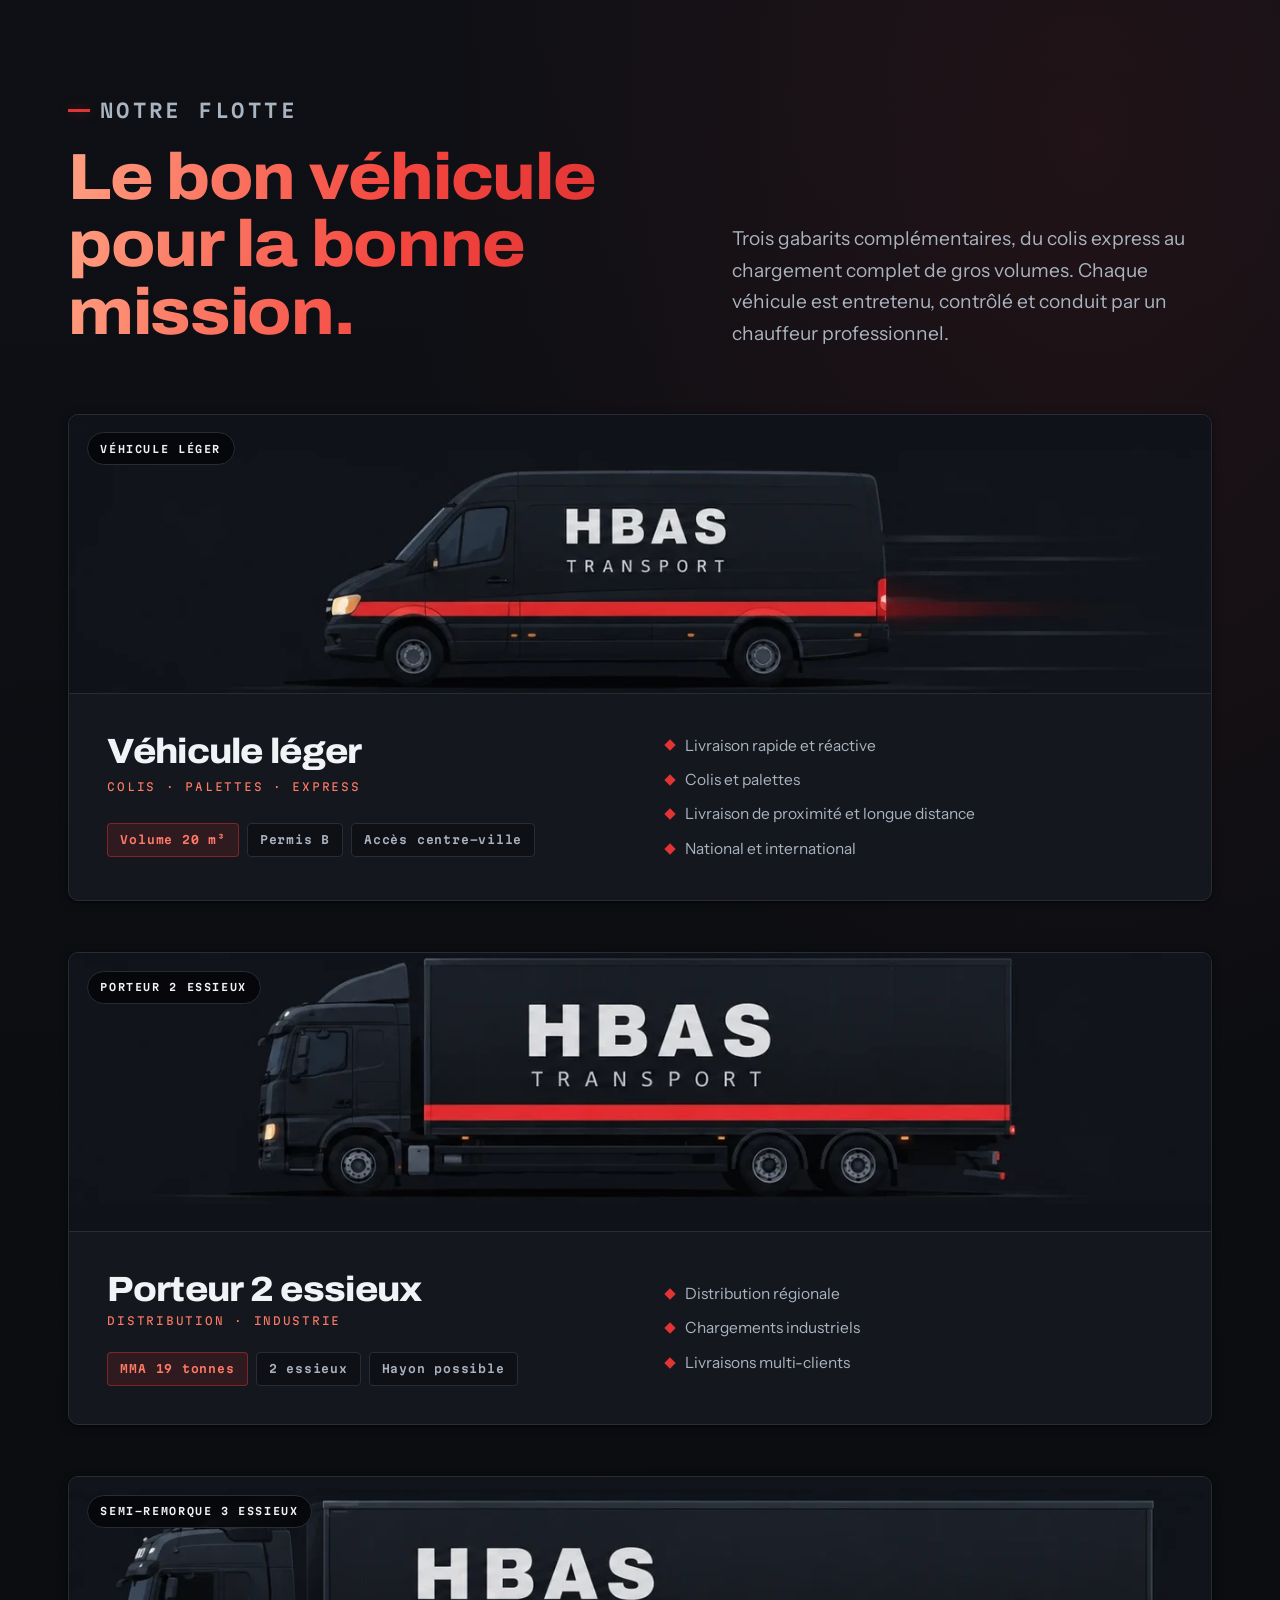
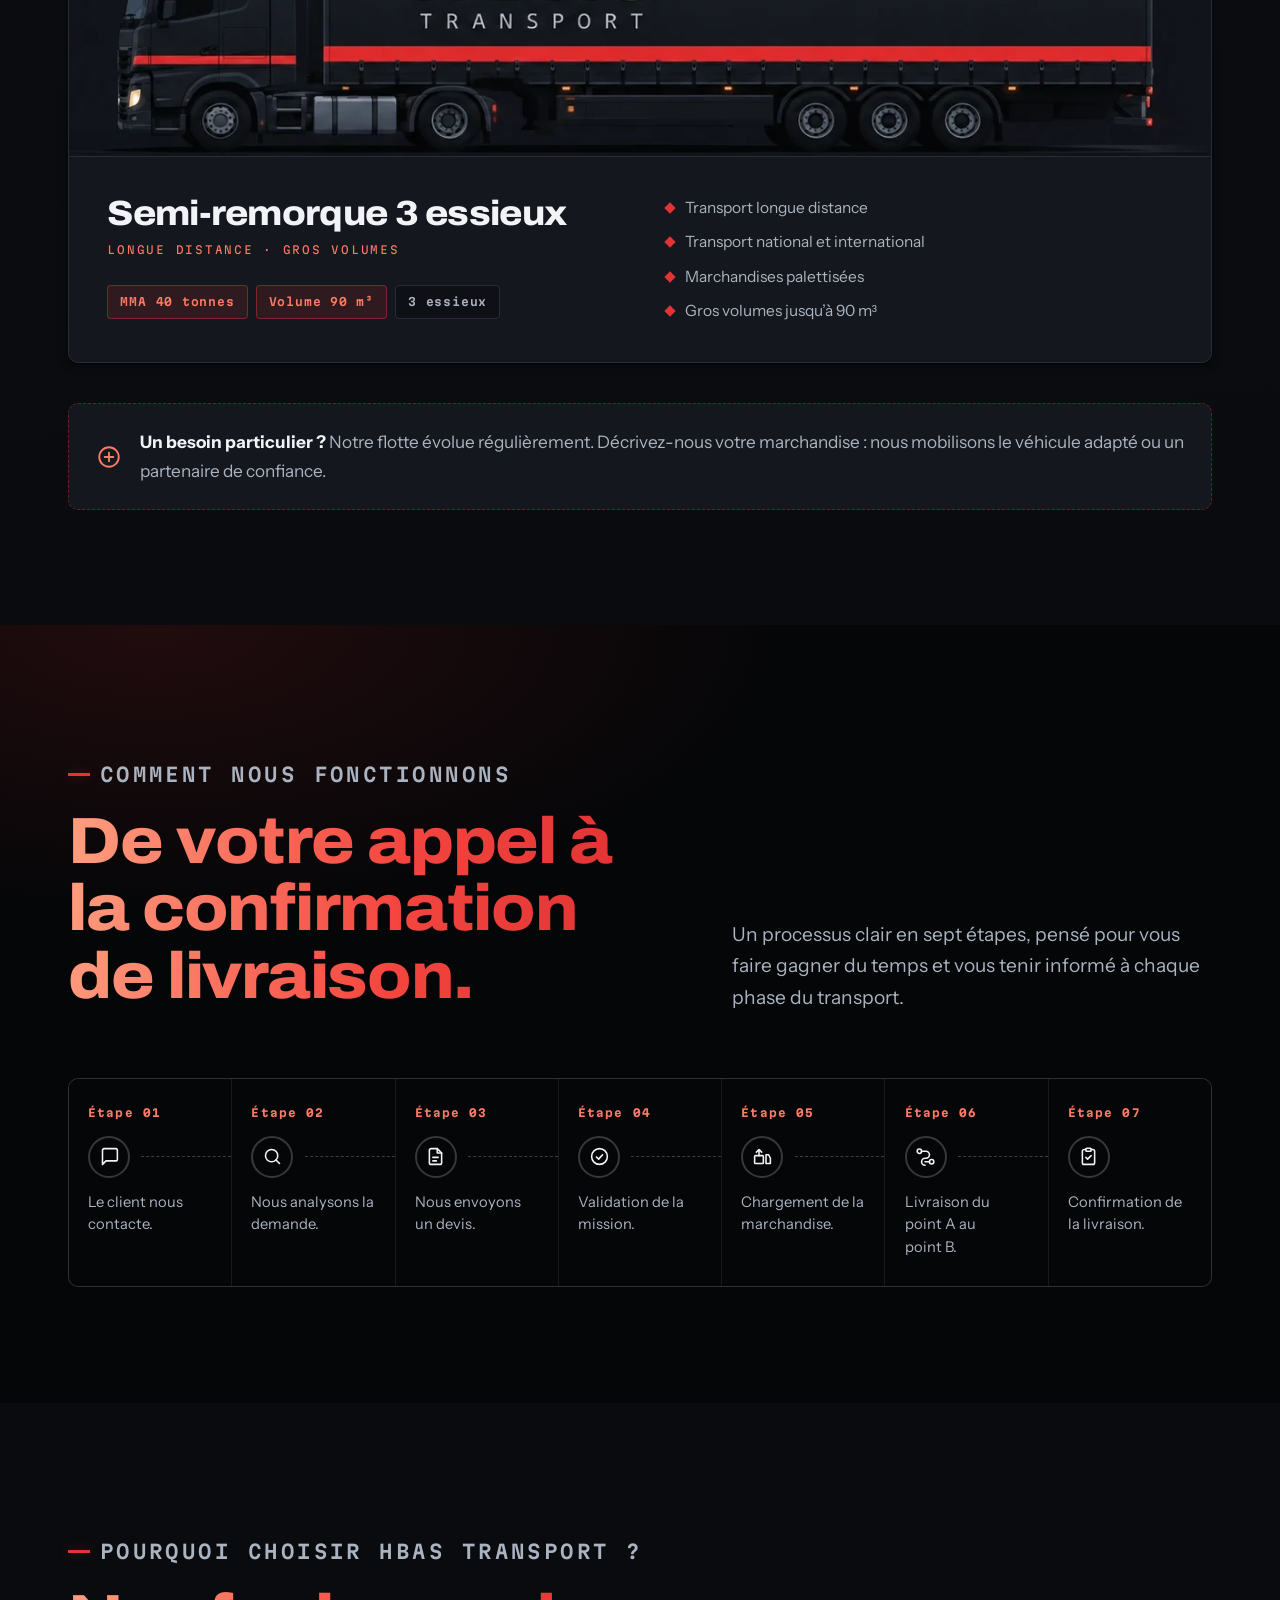
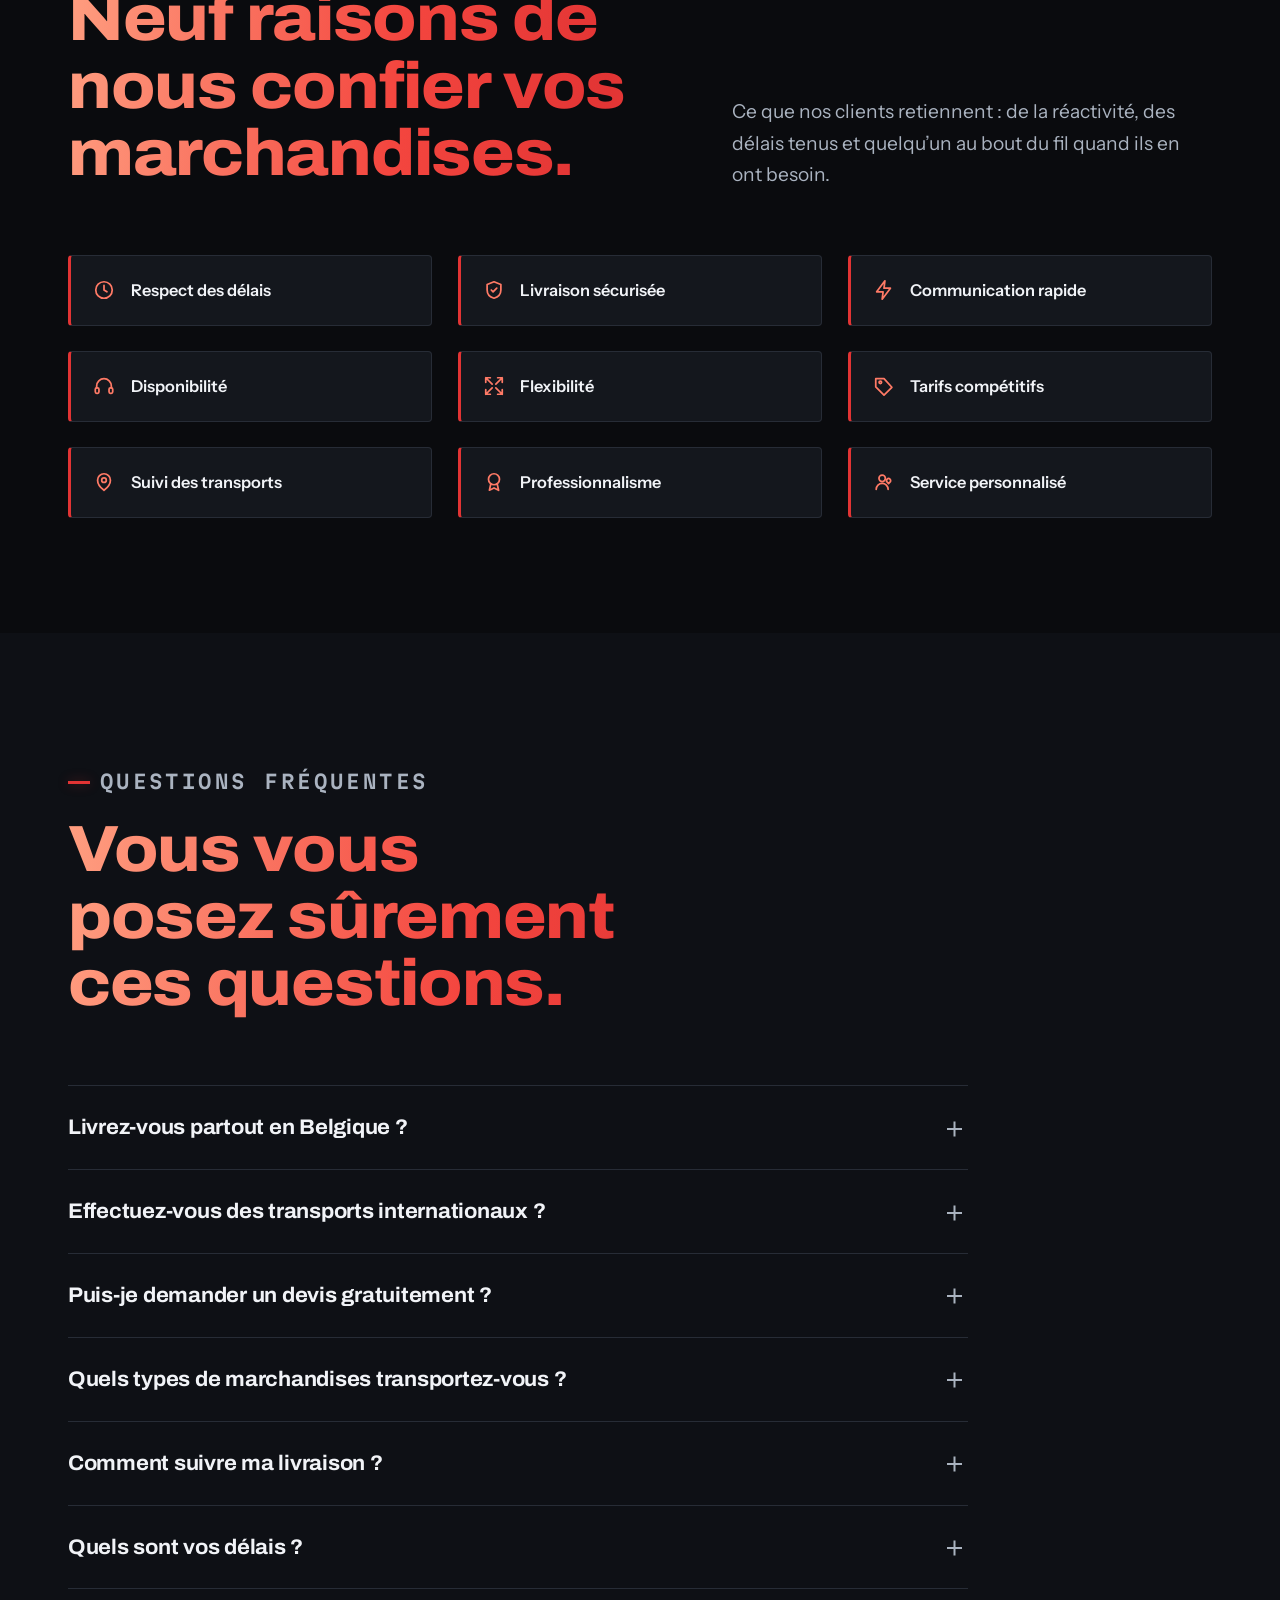
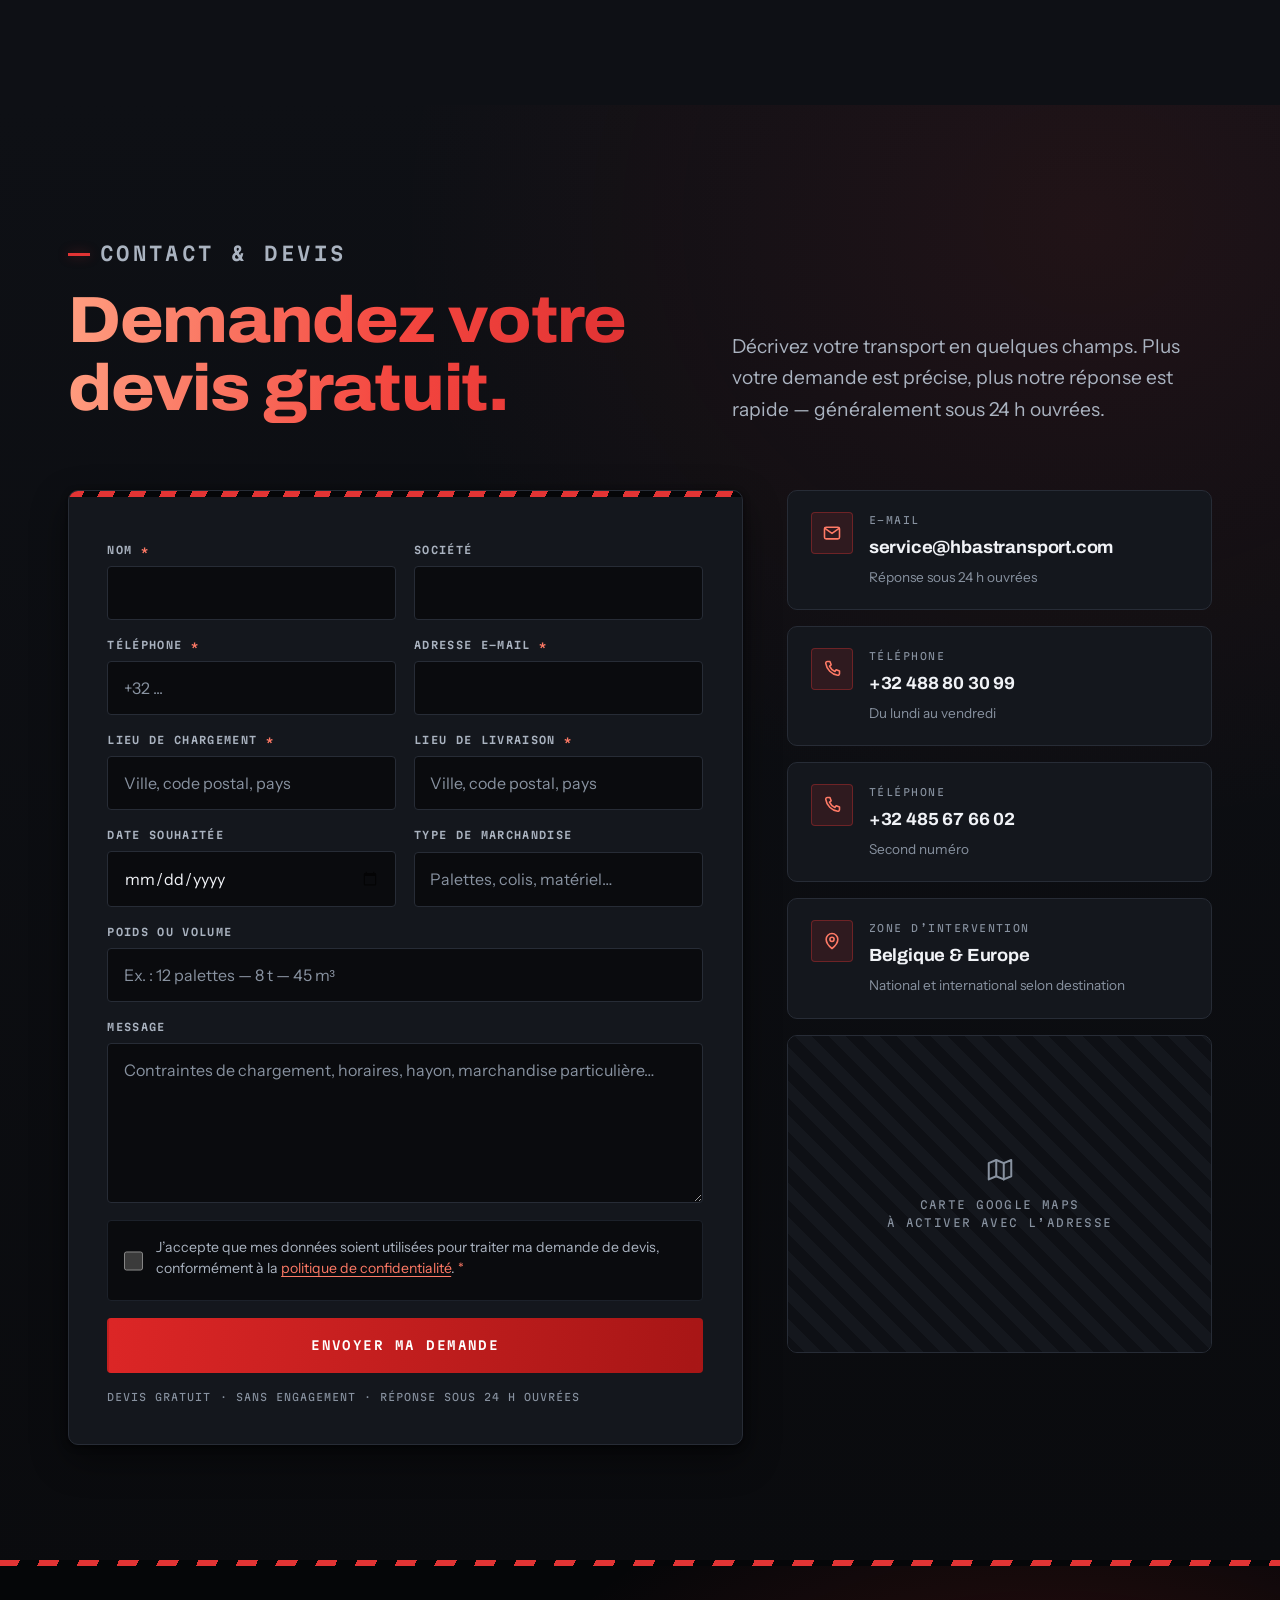
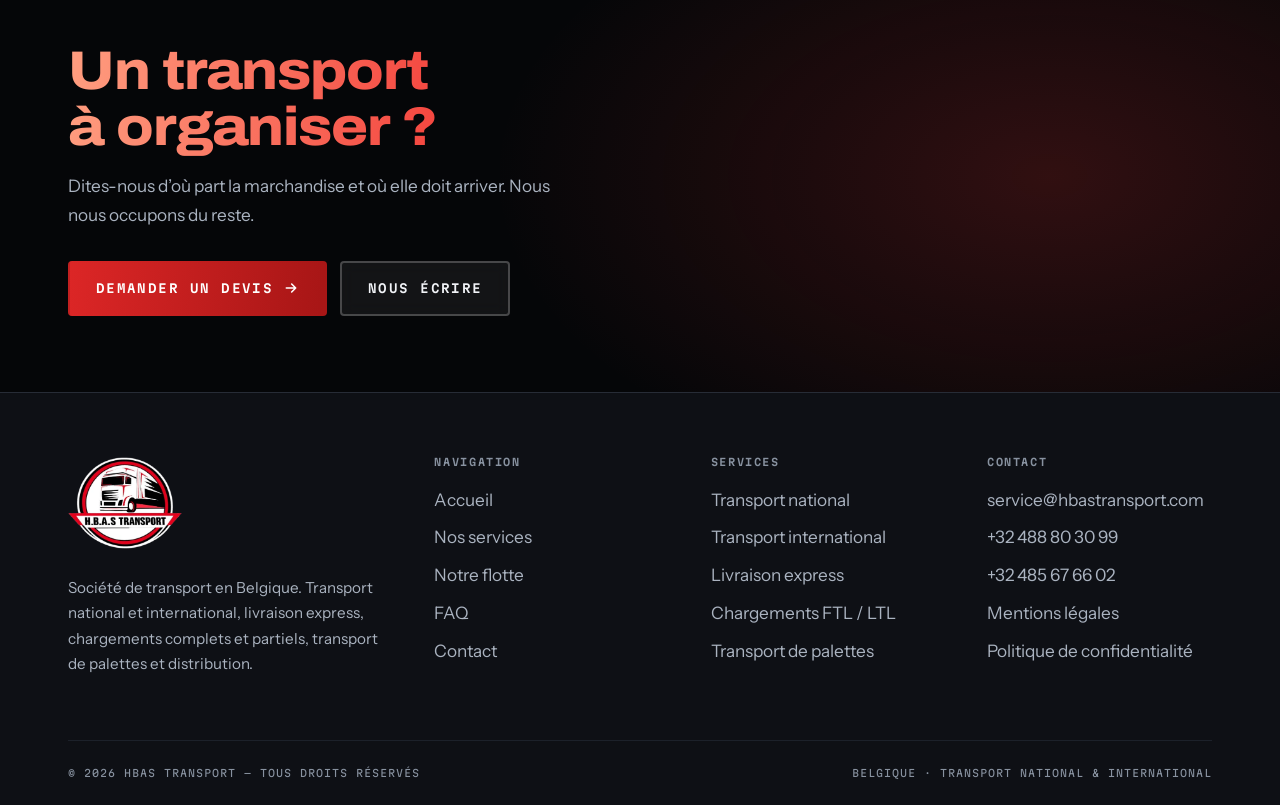
==== commit 3e22f925: "Coordonnées réelles : service@hbastransport.com et les deux numéros - L'adresse de contact passe de " ====
--- a/index.html
+++ b/index.html
@@ -659,15 +659,19 @@
       <!-- Coordonnées -->
       <div class="coords" id="contact-coordonnees" data-reveal="right">
 
-        <!-- ⚠️ À REMPLACER par les coordonnées réelles de HBAS TRANSPORT -->
-        <a class="coord" href="mailto:info@hbastransport.com">
+        <a class="coord" href="mailto:service@hbastransport.com">
           <span class="coord__ico"><svg viewBox="0 0 24 24" fill="none" stroke="currentColor" stroke-width="1.9" stroke-linecap="round" stroke-linejoin="round" aria-hidden="true"><rect x="3" y="5" width="18" height="14" rx="2"/><path d="m3.5 6.5 8.5 6 8.5-6"/></svg></span>
-          <dl><dt>E-mail</dt><dd>info@hbastransport.com<small>Réponse sous 24 h ouvrées</small></dd></dl>
+          <dl><dt>E-mail</dt><dd>service@hbastransport.com<small>Réponse sous 24 h ouvrées</small></dd></dl>
         </a>
 
-        <a class="coord" href="tel:+32000000000">
+        <a class="coord" href="tel:+32488803099">
           <span class="coord__ico"><svg viewBox="0 0 24 24" fill="none" stroke="currentColor" stroke-width="1.9" stroke-linecap="round" stroke-linejoin="round" aria-hidden="true"><path d="M6.5 3h3l1.5 4-2 1.5a13 13 0 0 0 6.5 6.5l1.5-2 4 1.5v3a2 2 0 0 1-2.2 2A17 17 0 0 1 4.5 5.2 2 2 0 0 1 6.5 3z"/></svg></span>
-          <dl><dt>Téléphone</dt><dd>+32 (0)XXX XX XX XX<small>Du lundi au vendredi</small></dd></dl>
+          <dl><dt>Téléphone</dt><dd>+32 488 80 30 99<small>Du lundi au vendredi</small></dd></dl>
+        </a>
+
+        <a class="coord" href="tel:+32485676602">
+          <span class="coord__ico"><svg viewBox="0 0 24 24" fill="none" stroke="currentColor" stroke-width="1.9" stroke-linecap="round" stroke-linejoin="round" aria-hidden="true"><path d="M6.5 3h3l1.5 4-2 1.5a13 13 0 0 0 6.5 6.5l1.5-2 4 1.5v3a2 2 0 0 1-2.2 2A17 17 0 0 1 4.5 5.2 2 2 0 0 1 6.5 3z"/></svg></span>
+          <dl><dt>Téléphone</dt><dd>+32 485 67 66 02<small>Second numéro</small></dd></dl>
         </a>
 
         <div class="coord">
@@ -711,7 +715,7 @@
         Demander un devis
         <svg class="arw" width="16" height="16" viewBox="0 0 24 24" fill="none" stroke="currentColor" stroke-width="2.4" stroke-linecap="round" stroke-linejoin="round" aria-hidden="true"><path d="M5 12h14M13 6l6 6-6 6"/></svg>
       </a>
-      <a class="btn btn--light" href="mailto:info@hbastransport.com">Nous écrire</a>
+      <a class="btn btn--light" href="mailto:service@hbastransport.com">Nous écrire</a>
     </div>
   </div>
 </section>
@@ -769,8 +773,9 @@
       <div>
         <h3>Contact</h3>
         <ul>
-          <li><a href="mailto:info@hbastransport.com">info@hbastransport.com</a></li>
-          <li><a href="tel:+32000000000">+32 (0)XXX XX XX XX</a></li>
+          <li><a href="mailto:service@hbastransport.com">service@hbastransport.com</a></li>
+          <li><a href="tel:+32488803099">+32 488 80 30 99</a></li>
+          <li><a href="tel:+32485676602">+32 485 67 66 02</a></li>
           <li><a href="mentions-legales.html">Mentions légales</a></li>
           <li><a href="politique-confidentialite.html">Politique de confidentialité</a></li>
         </ul>
@@ -803,8 +808,8 @@
       "description": "Société de transport en Belgique : transport national et international, livraison express, chargements complets (FTL) et partiels (LTL), transport de palettes, livraison directe du point A au point B et distribution vers entrepôts, plateformes logistiques, magasins et entreprises.",
       "url": "https://hbastransport.com/",
       "image": "https://hbastransport.com/assets/img/og-image.png",
-      "email": "info@hbastransport.com",
-      "telephone": "+32000000000",
+      "email": "service@hbastransport.com",
+      "telephone": ["+32488803099", "+32485676602"],
       "priceRange": "$$",
       "address": {
         "@type": "PostalAddress",
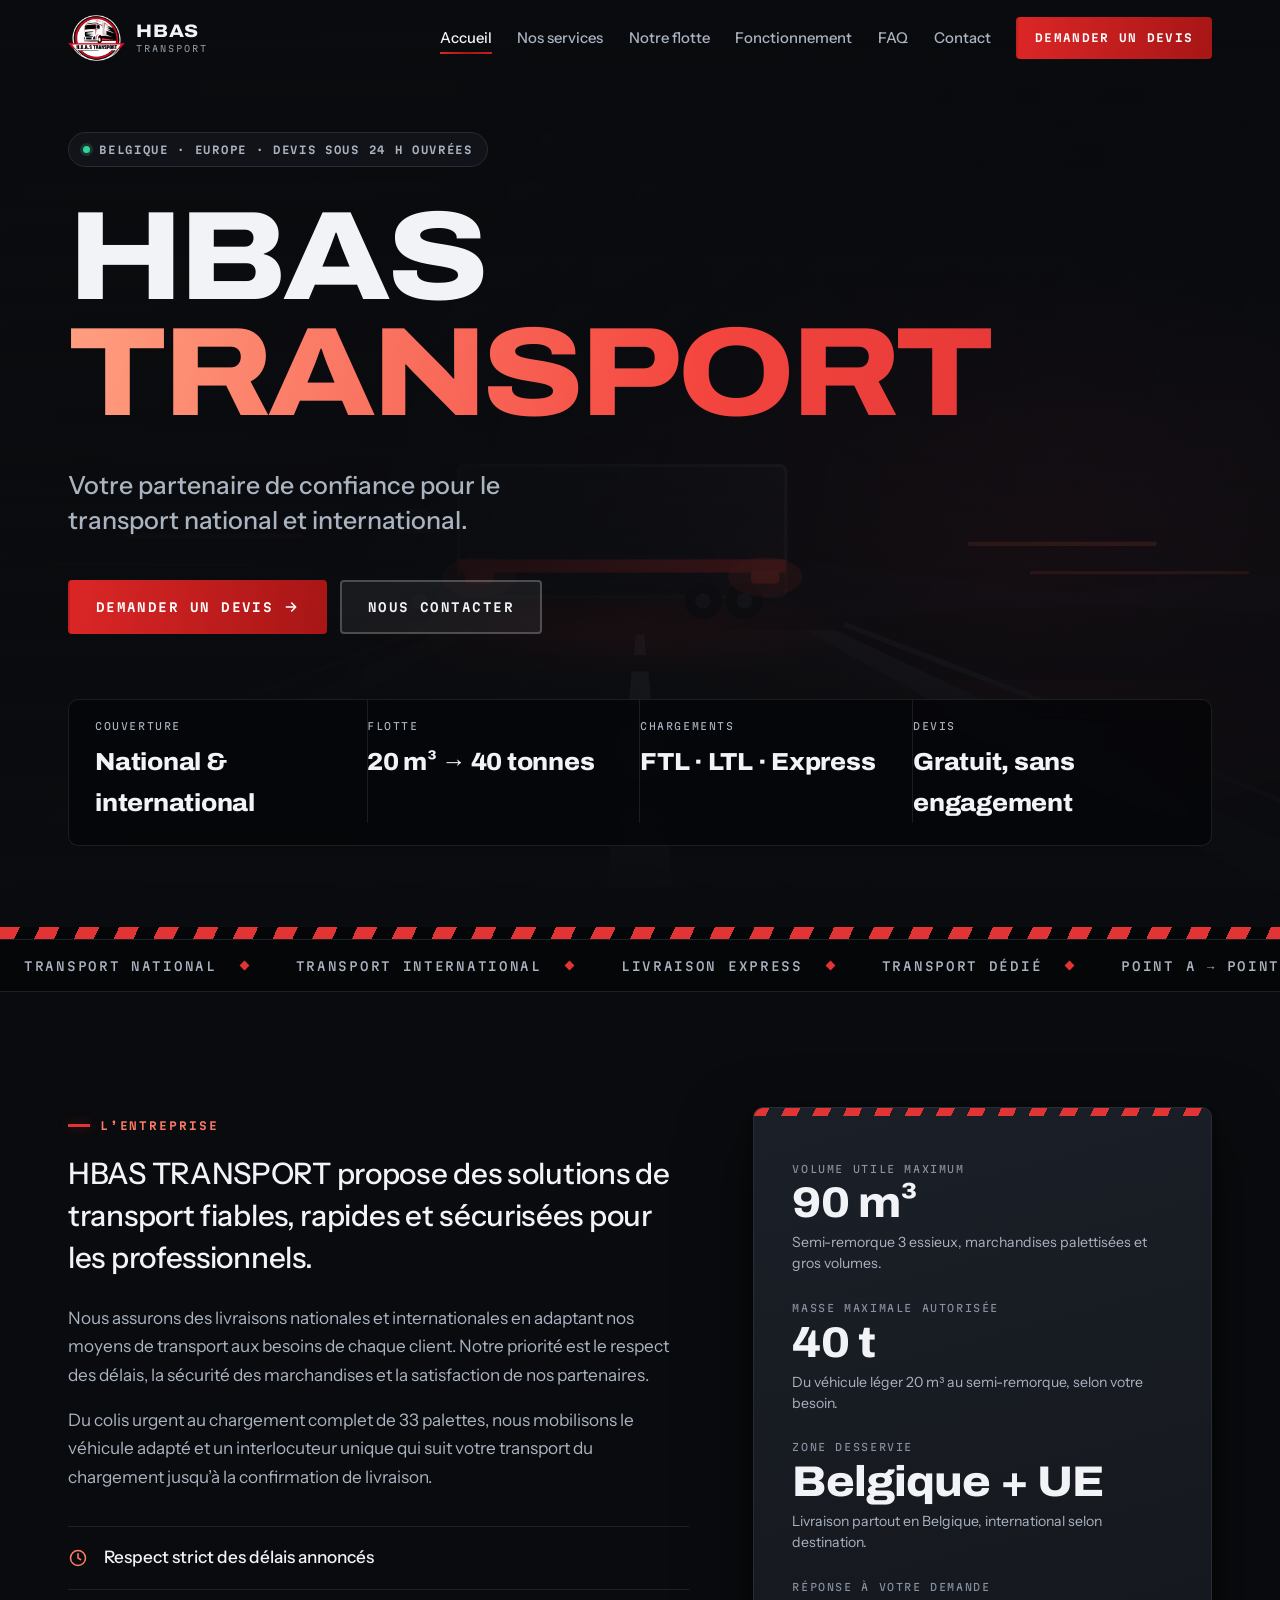
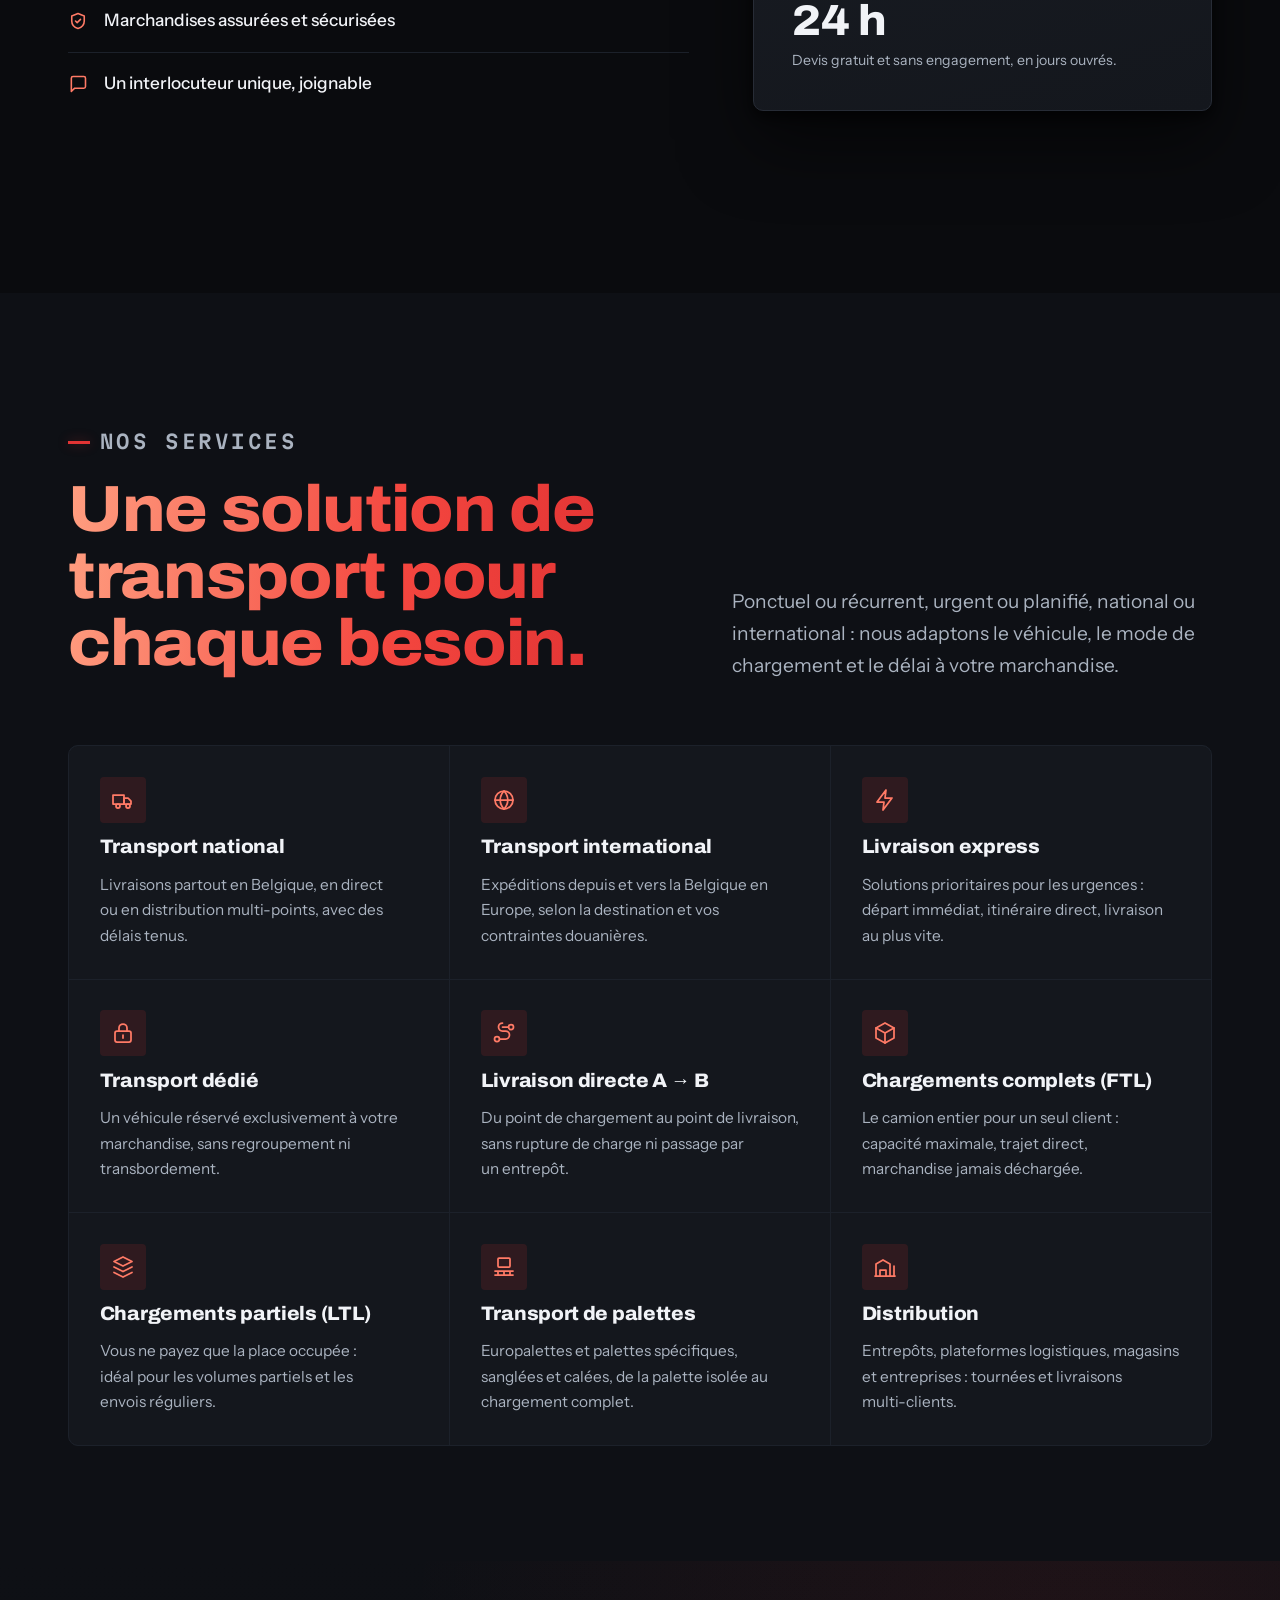
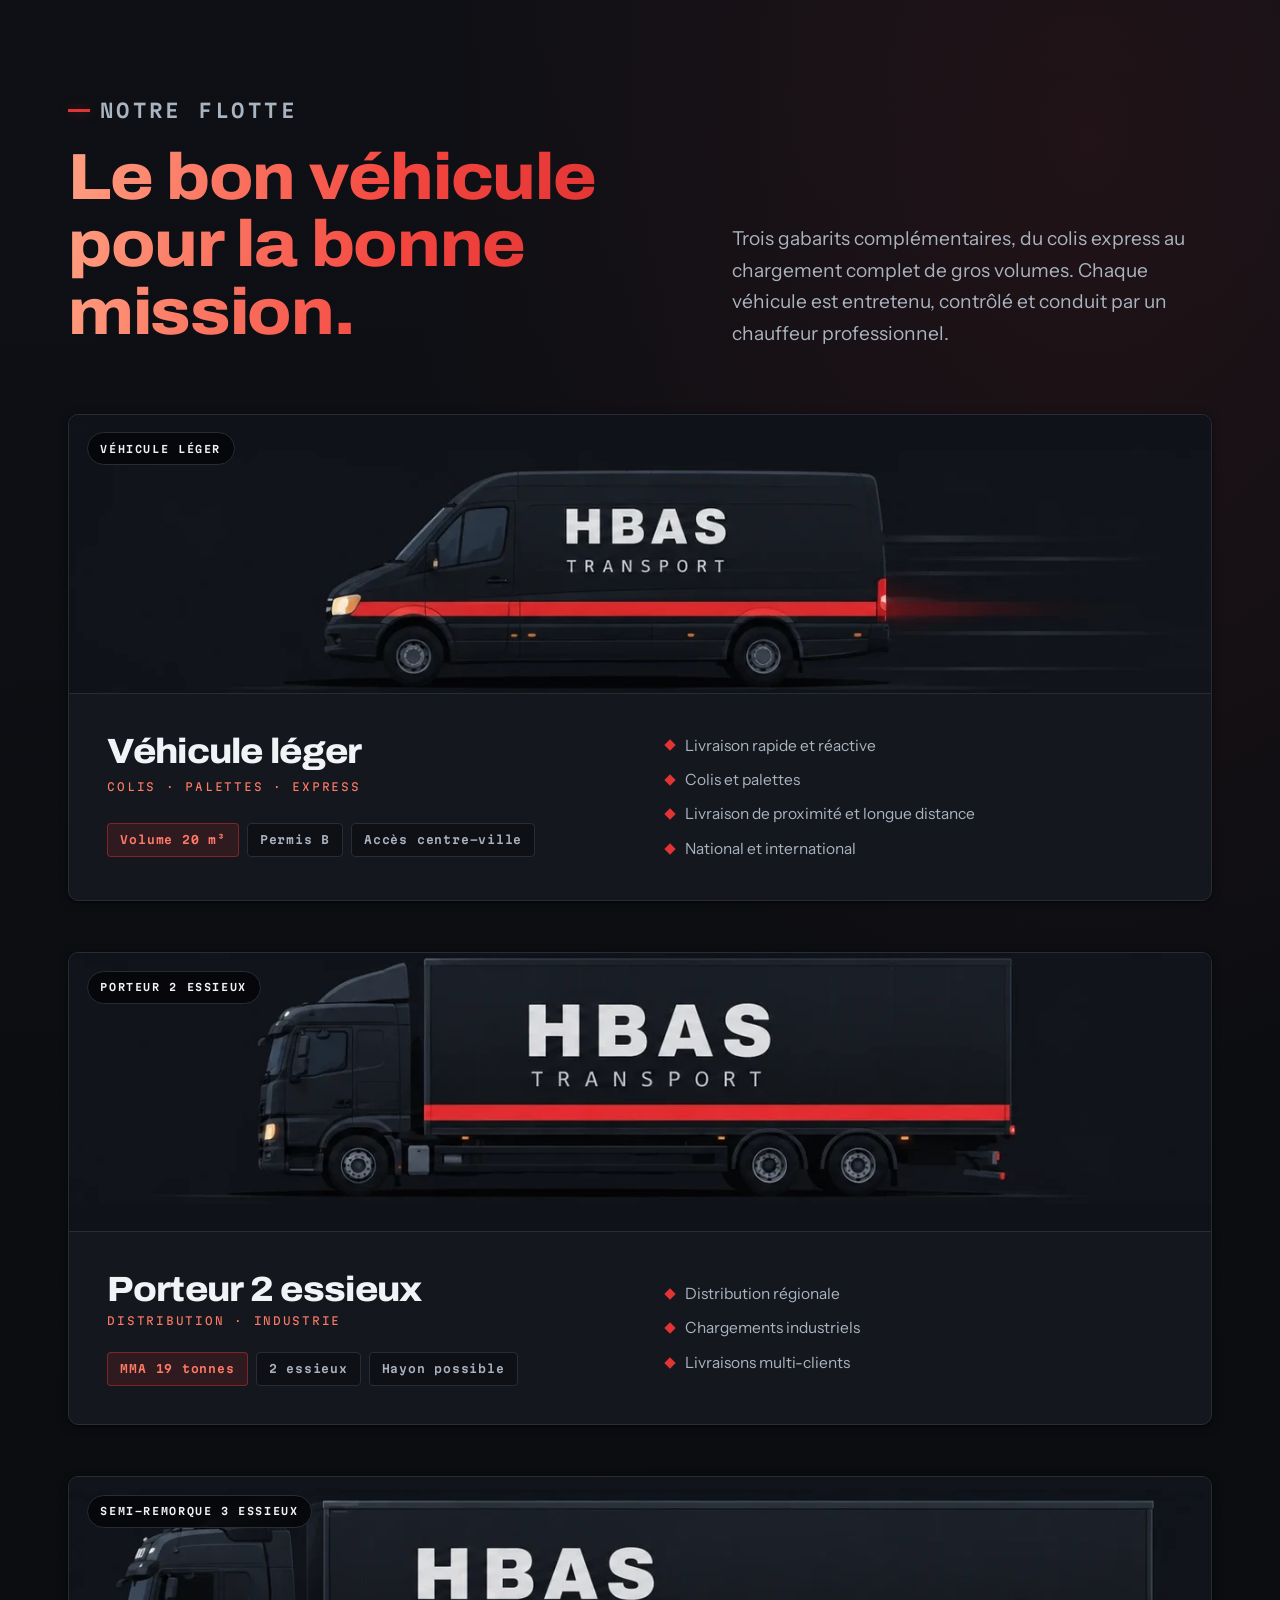
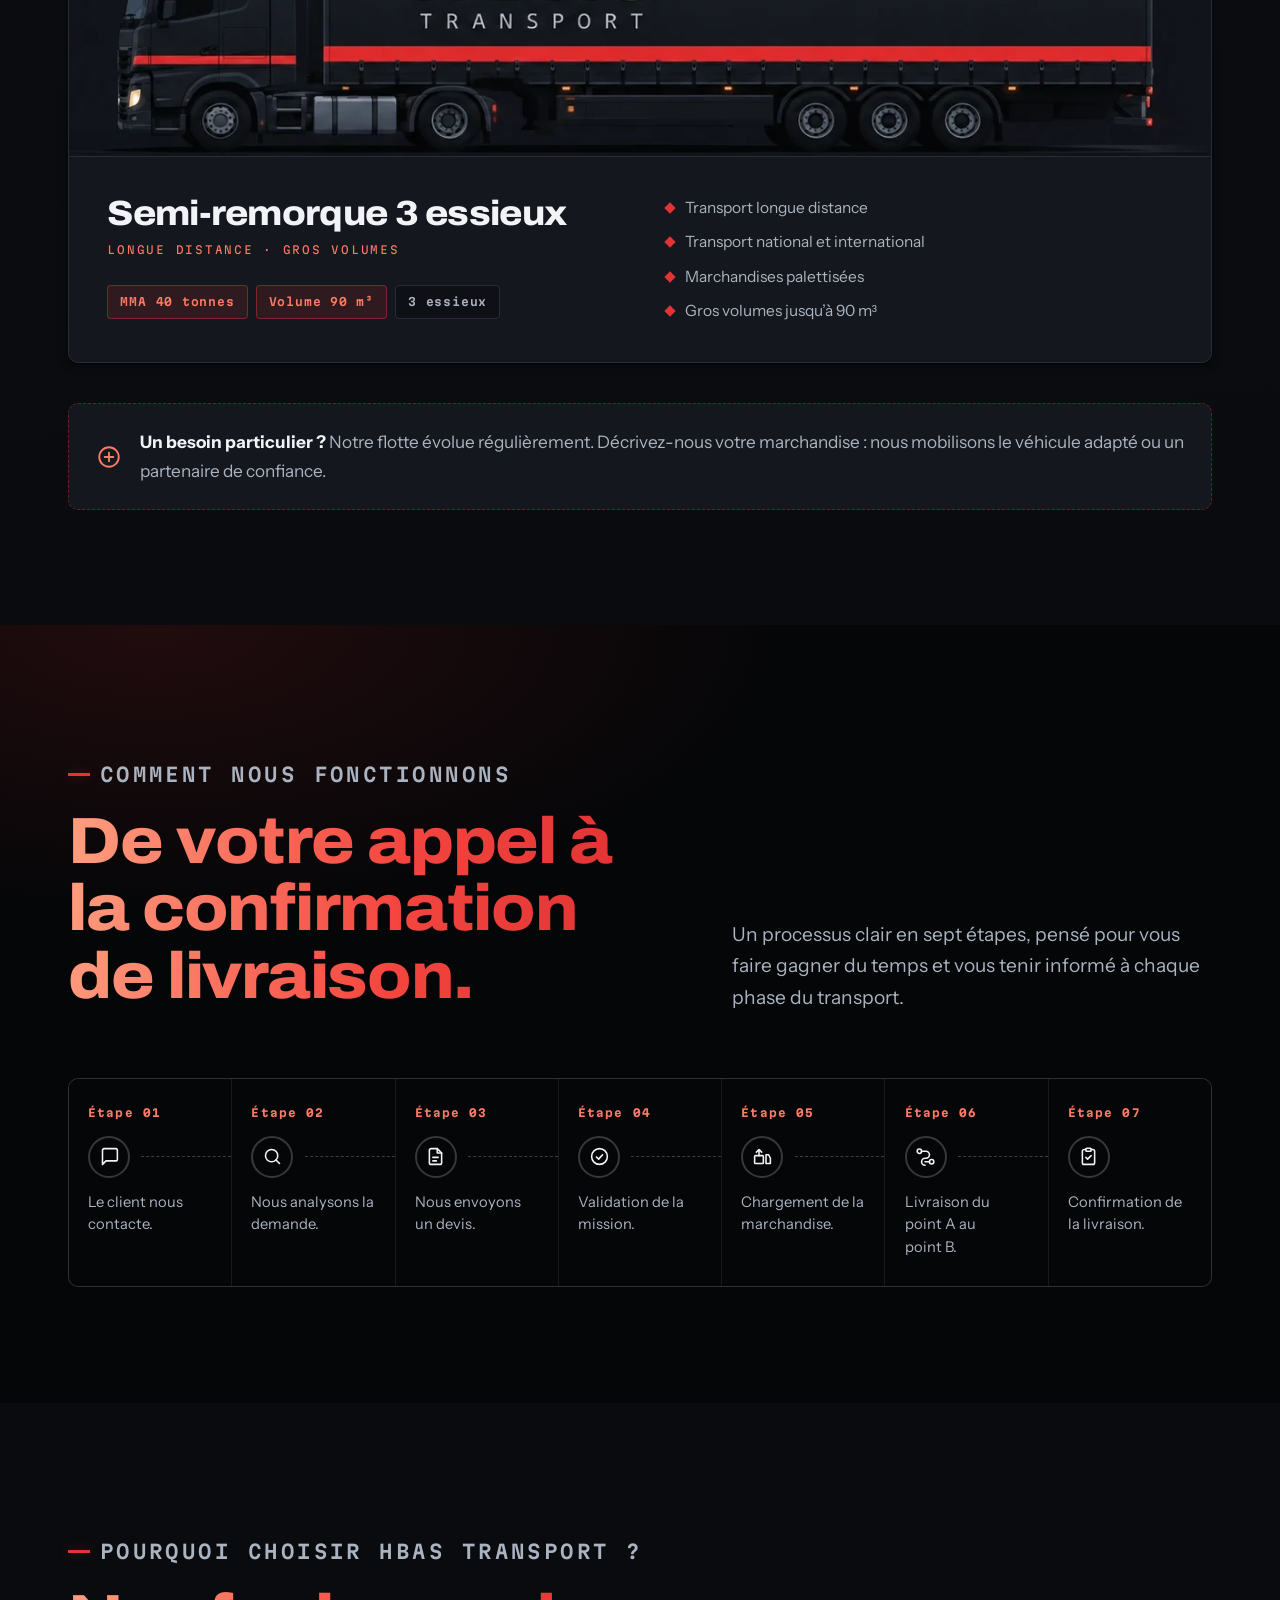
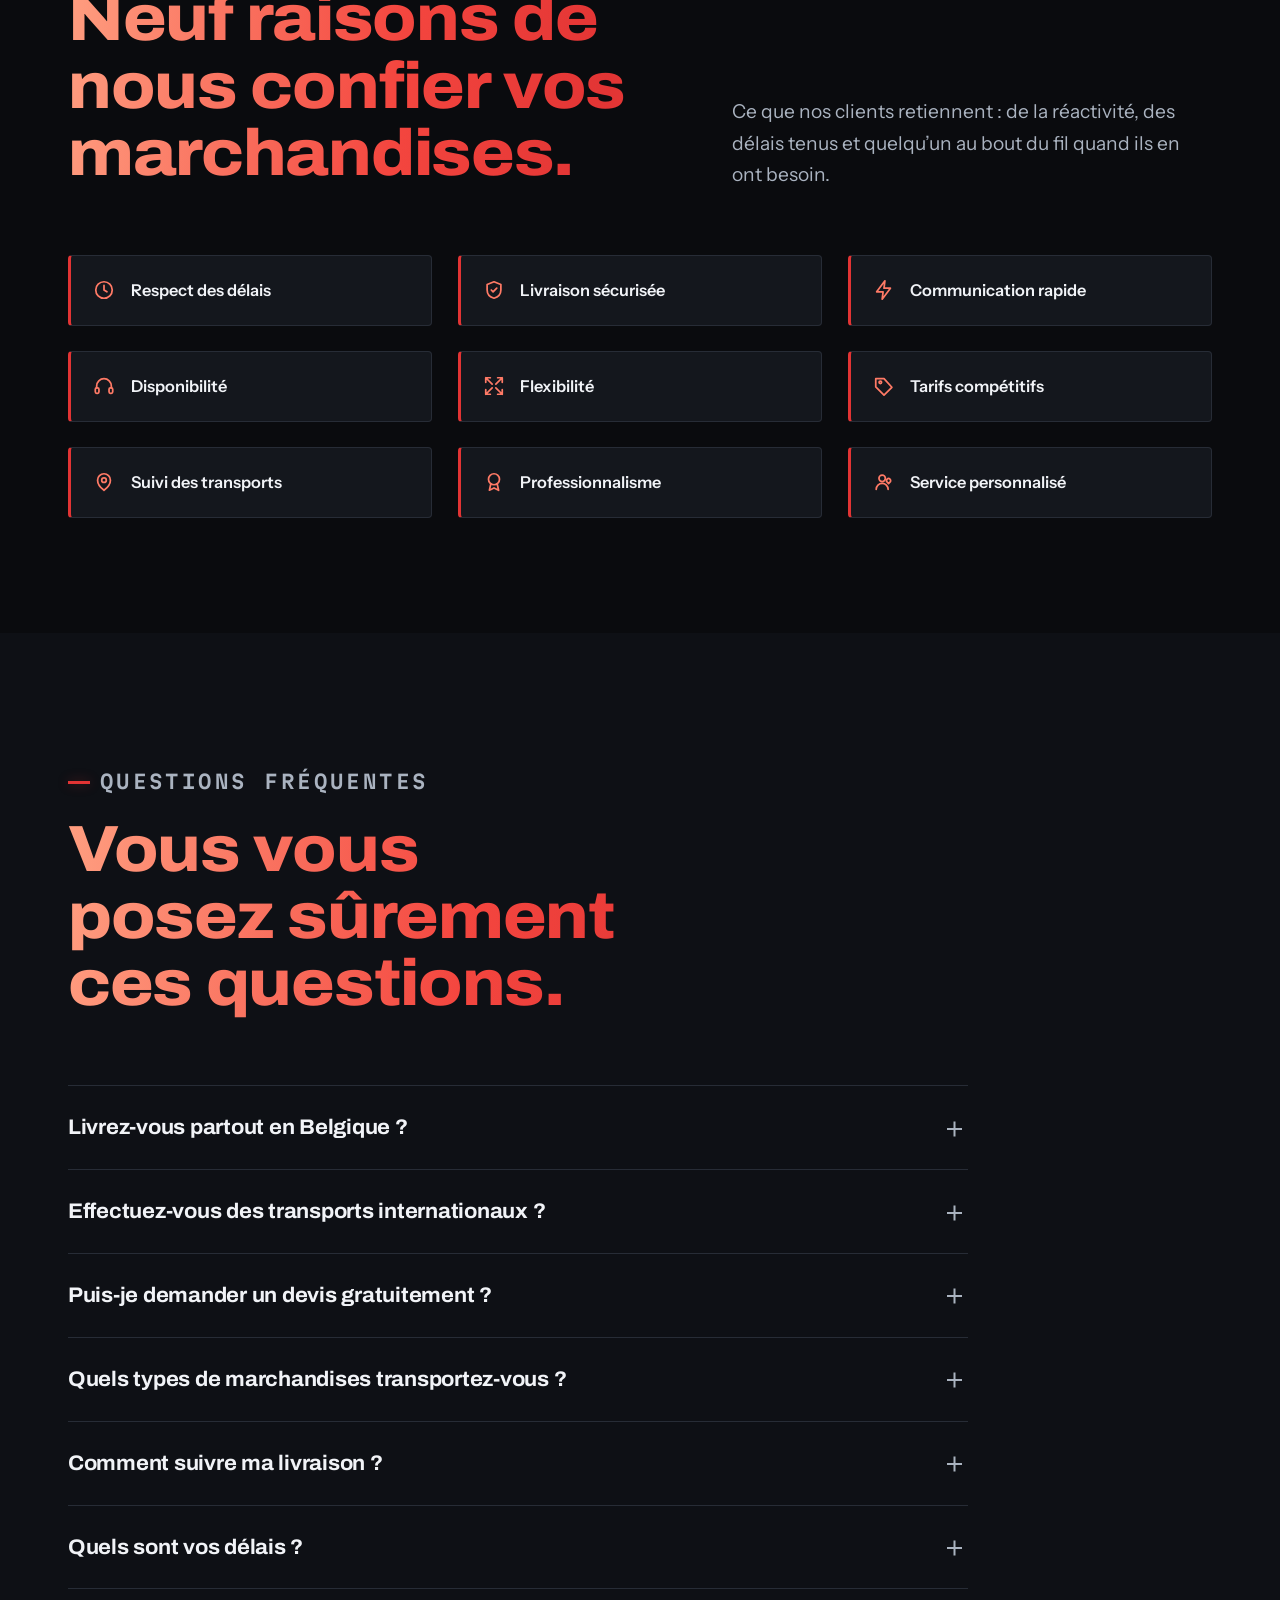
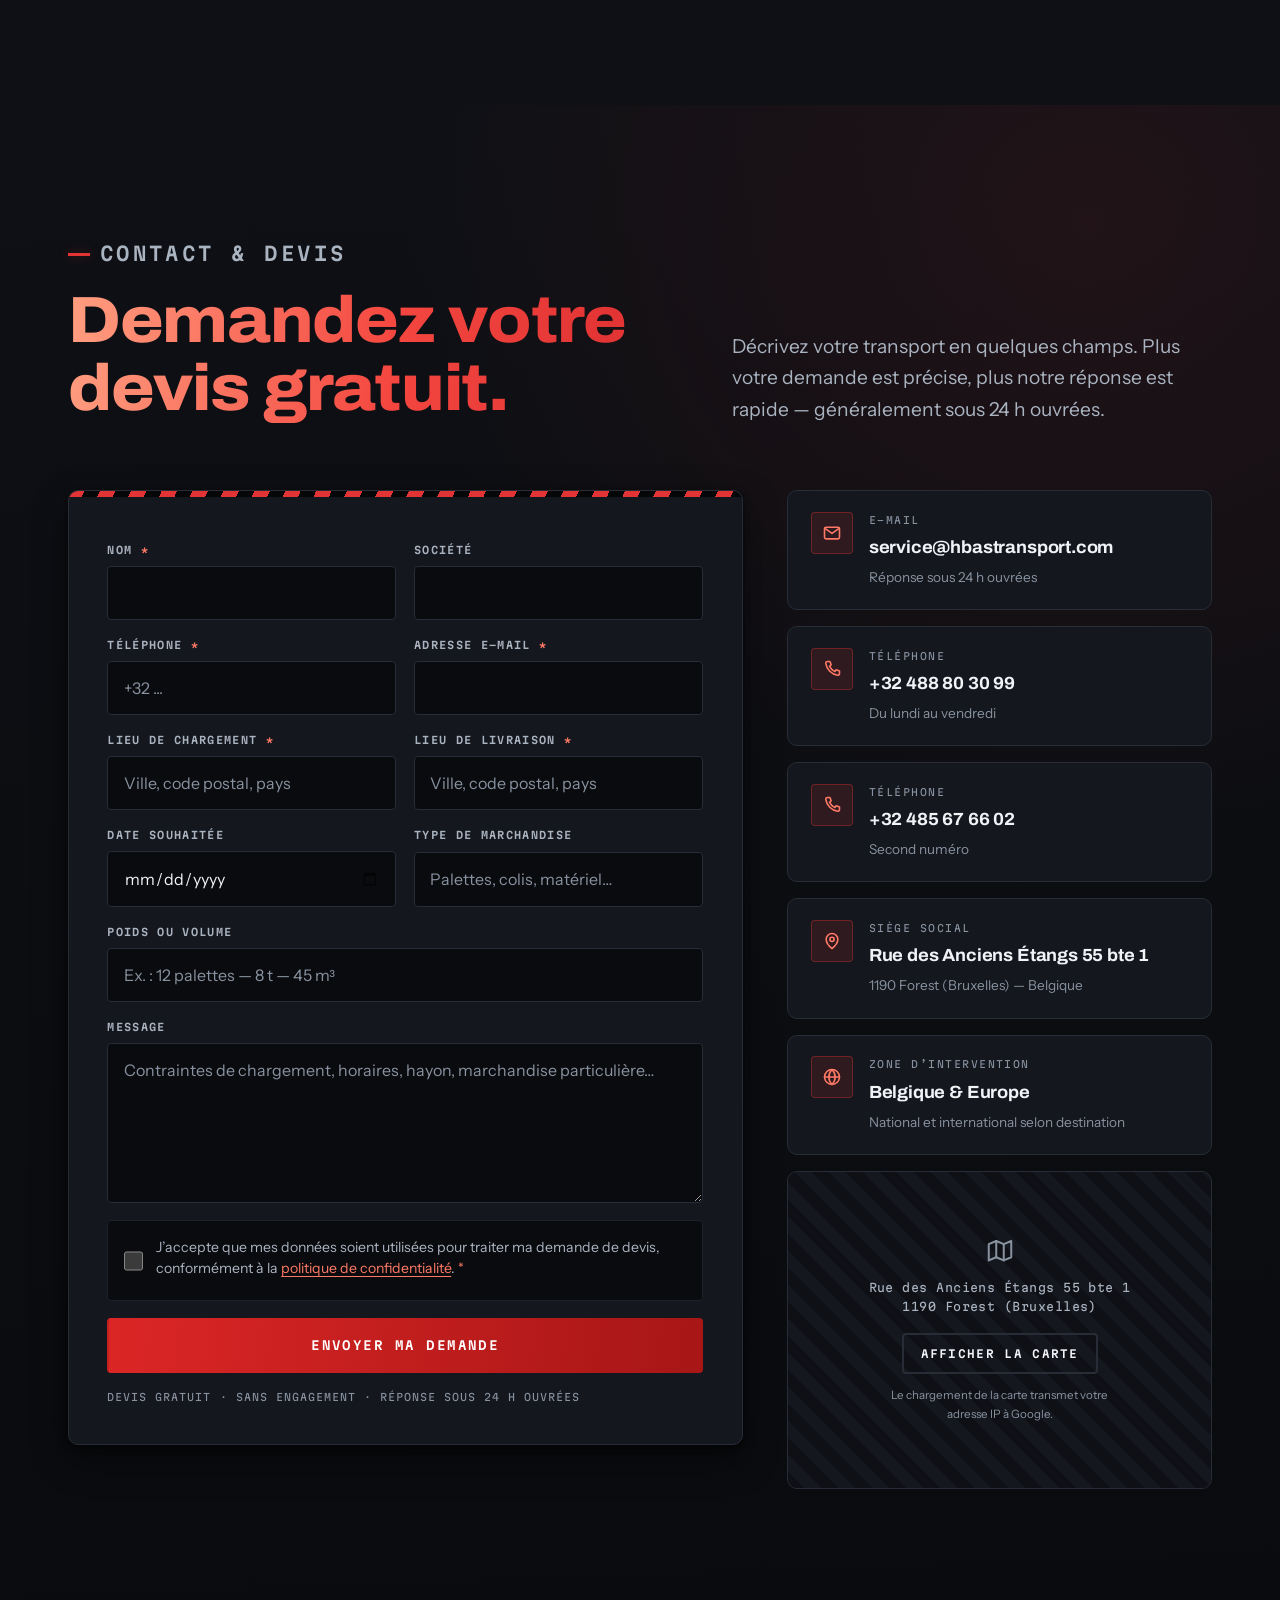
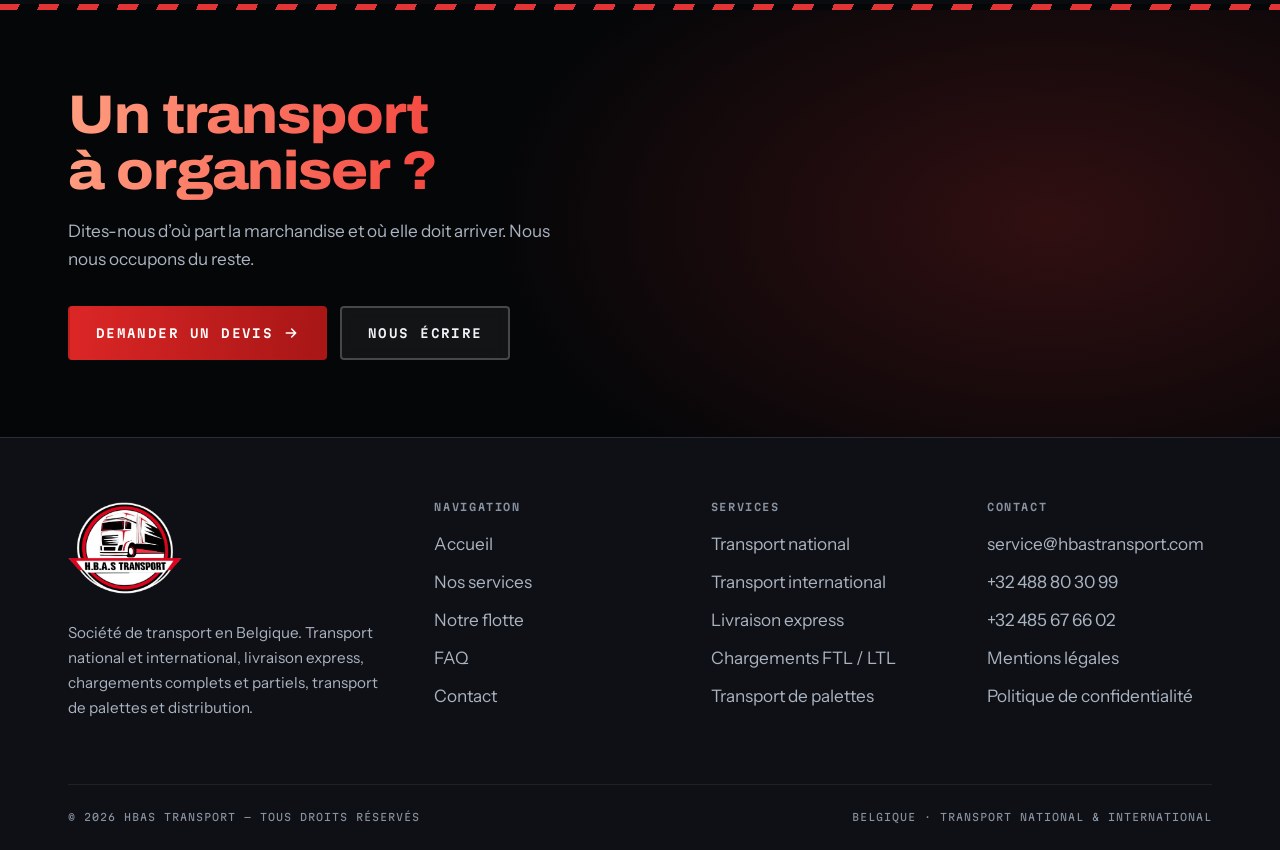
==== commit abac4021: "Siège social, hébergeur et carte de localisation - Siège social renseigné : Rue des Anciens Étangs 5" ====
--- a/index.html
+++ b/index.html
@@ -676,22 +676,26 @@
 
         <div class="coord">
           <span class="coord__ico"><svg viewBox="0 0 24 24" fill="none" stroke="currentColor" stroke-width="1.9" stroke-linecap="round" stroke-linejoin="round" aria-hidden="true"><path d="M12 21s7-5.2 7-11a7 7 0 1 0-14 0c0 5.8 7 11 7 11z"/><circle cx="12" cy="10" r="2.5"/></svg></span>
+          <dl><dt>Siège social</dt><dd>Rue des Anciens Étangs 55 bte 1<small>1190 Forest (Bruxelles) — Belgique</small></dd></dl>
+        </div>
+
+        <div class="coord">
+          <span class="coord__ico"><svg viewBox="0 0 24 24" fill="none" stroke="currentColor" stroke-width="1.9" stroke-linecap="round" stroke-linejoin="round" aria-hidden="true"><circle cx="12" cy="12" r="9"/><path d="M3 12h18M12 3c2.5 2.6 3.8 5.7 3.8 9S14.5 18.4 12 21c-2.5-2.6-3.8-5.7-3.8-9S9.5 5.6 12 3z"/></svg></span>
           <dl><dt>Zone d’intervention</dt><dd>Belgique &amp; Europe<small>National et international selon destination</small></dd></dl>
         </div>
 
-        <!-- Carte : décommentez l’iframe une fois l’adresse connue.
-             Remplacez ADRESSE par l’adresse encodée (ex. Rue+Exemple+1,+1000+Bruxelles).
-        <div class="map">
-          <iframe
-            src="https://www.google.com/maps?q=ADRESSE&output=embed"
-            title="Localisation de HBAS TRANSPORT sur Google Maps"
-            loading="lazy" referrerpolicy="no-referrer-when-downgrade"></iframe>
-        </div>
-        -->
+        <!-- Carte en chargement au clic : l'iframe Google n'est injectée que si
+             le visiteur la demande. Sans cela, Google déposerait des cookies dès
+             l'arrivée sur la page, ce qui imposerait une bannière de consentement. -->
         <div class="map">
           <div class="map__ph">
             <svg viewBox="0 0 24 24" fill="none" stroke="currentColor" stroke-width="1.6" stroke-linecap="round" stroke-linejoin="round" aria-hidden="true"><path d="m9 4-6 2.5v13L9 17l6 2.5 6-2.5v-13L15 6.5z"/><path d="M9 4v13M15 6.5v13"/></svg>
-            <span>Carte Google Maps<br>à activer avec l’adresse</span>
+            <span>Rue des Anciens Étangs 55 bte 1<br>1190 Forest (Bruxelles)</span>
+            <button class="btn btn--ghost btn--sm" type="button" id="map-load"
+                    data-src="https://www.google.com/maps?q=Rue+des+Anciens+Etangs+55,+1190+Forest,+Belgique&amp;output=embed">
+              Afficher la carte
+            </button>
+            <small class="map__note">Le chargement de la carte transmet votre adresse IP à Google.</small>
           </div>
         </div>
 
@@ -813,6 +817,10 @@
       "priceRange": "$$",
       "address": {
         "@type": "PostalAddress",
+        "streetAddress": "Rue des Anciens Étangs 55 bte 1",
+        "postalCode": "1190",
+        "addressLocality": "Bruxelles",
+        "addressRegion": "Région de Bruxelles-Capitale",
         "addressCountry": "BE"
       },
       "areaServed": [
--- a/assets/css/styles.css
+++ b/assets/css/styles.css
@@ -1018,6 +1018,9 @@
   background: repeating-linear-gradient(45deg, var(--bg-alt) 0 12px, var(--surface) 12px 24px);
 }
 .map__ph svg { width: 30px; height: 30px; color: var(--txt-3); }
+.map__ph span { font-size: .72rem; line-height: 1.7; color: var(--txt-2); text-transform: none; letter-spacing: .04em; }
+.map__ph .btn { margin-top: .3rem; }
+.map__note { font-family: var(--body); font-size: .72rem; letter-spacing: 0; text-transform: none; color: var(--txt-3); max-width: 30ch; }
 
 /* ---------------------------------------------------------------
    16. Appel à l'action final
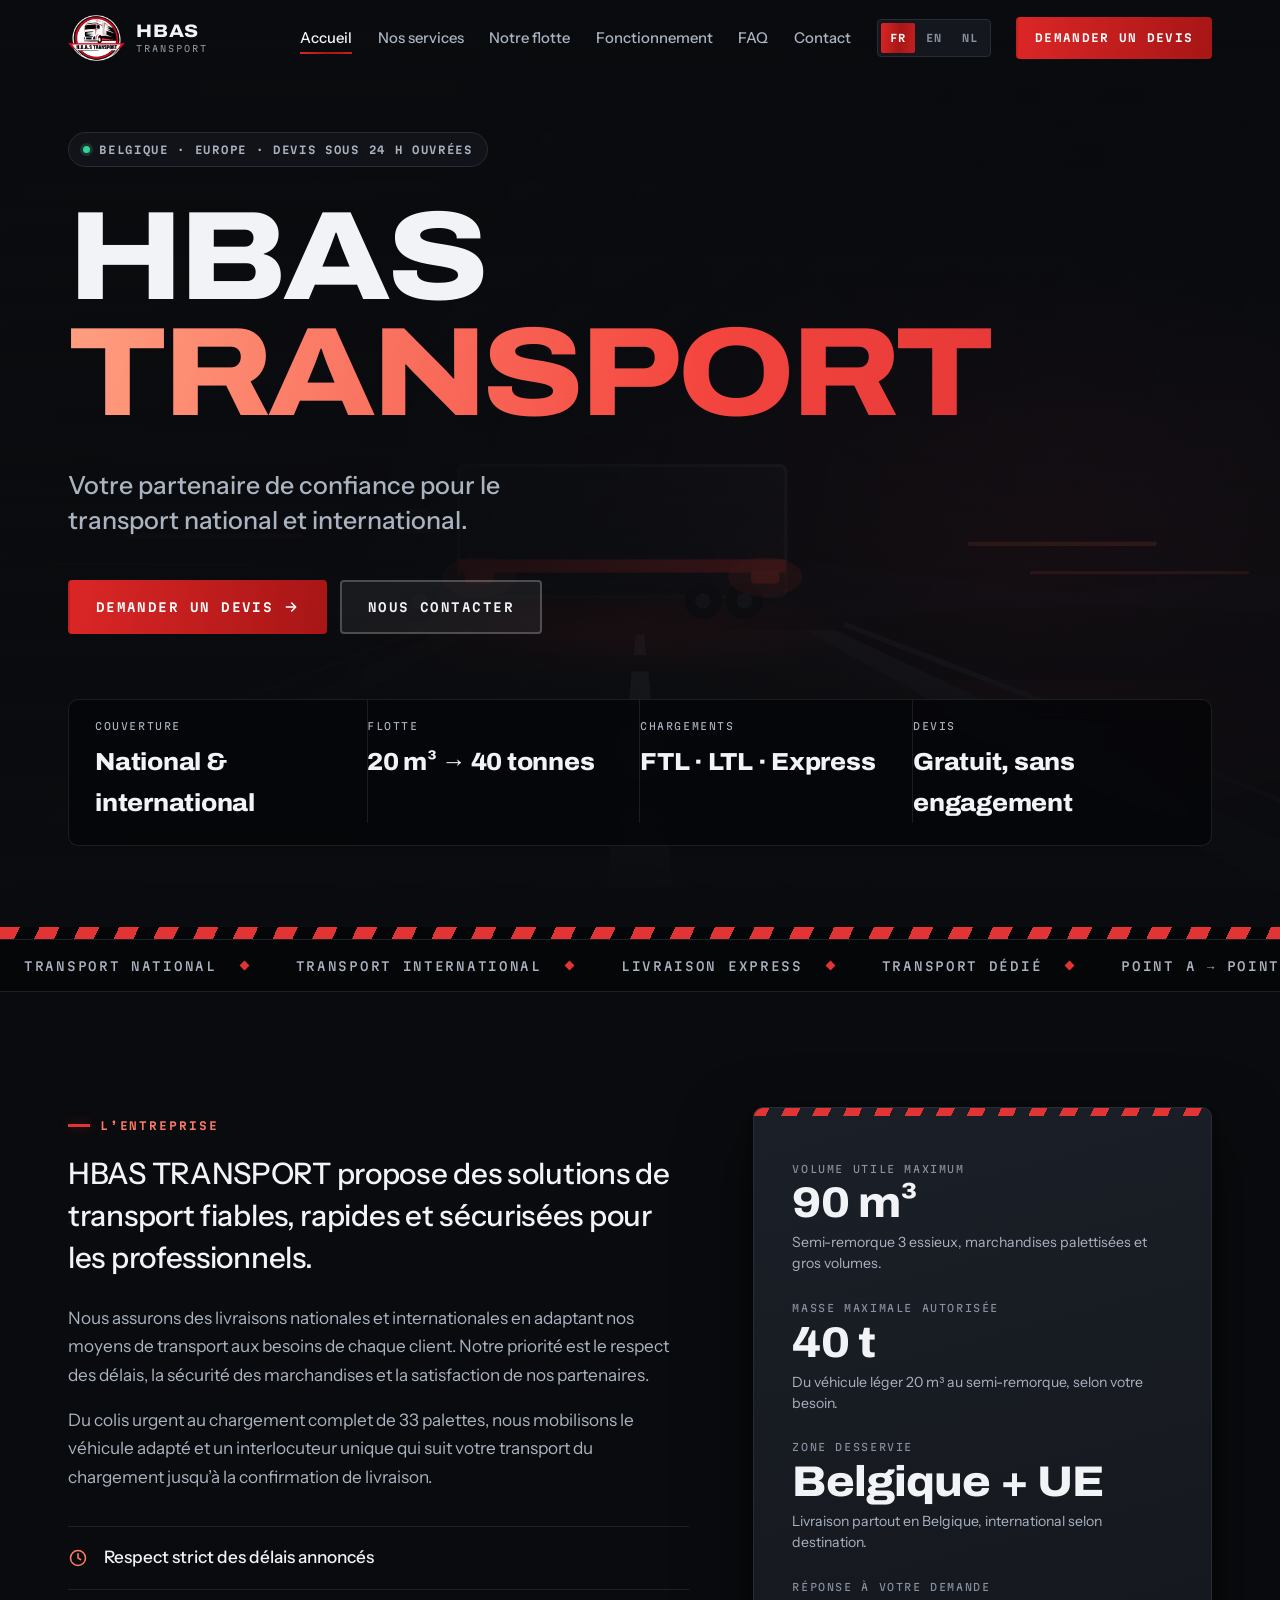
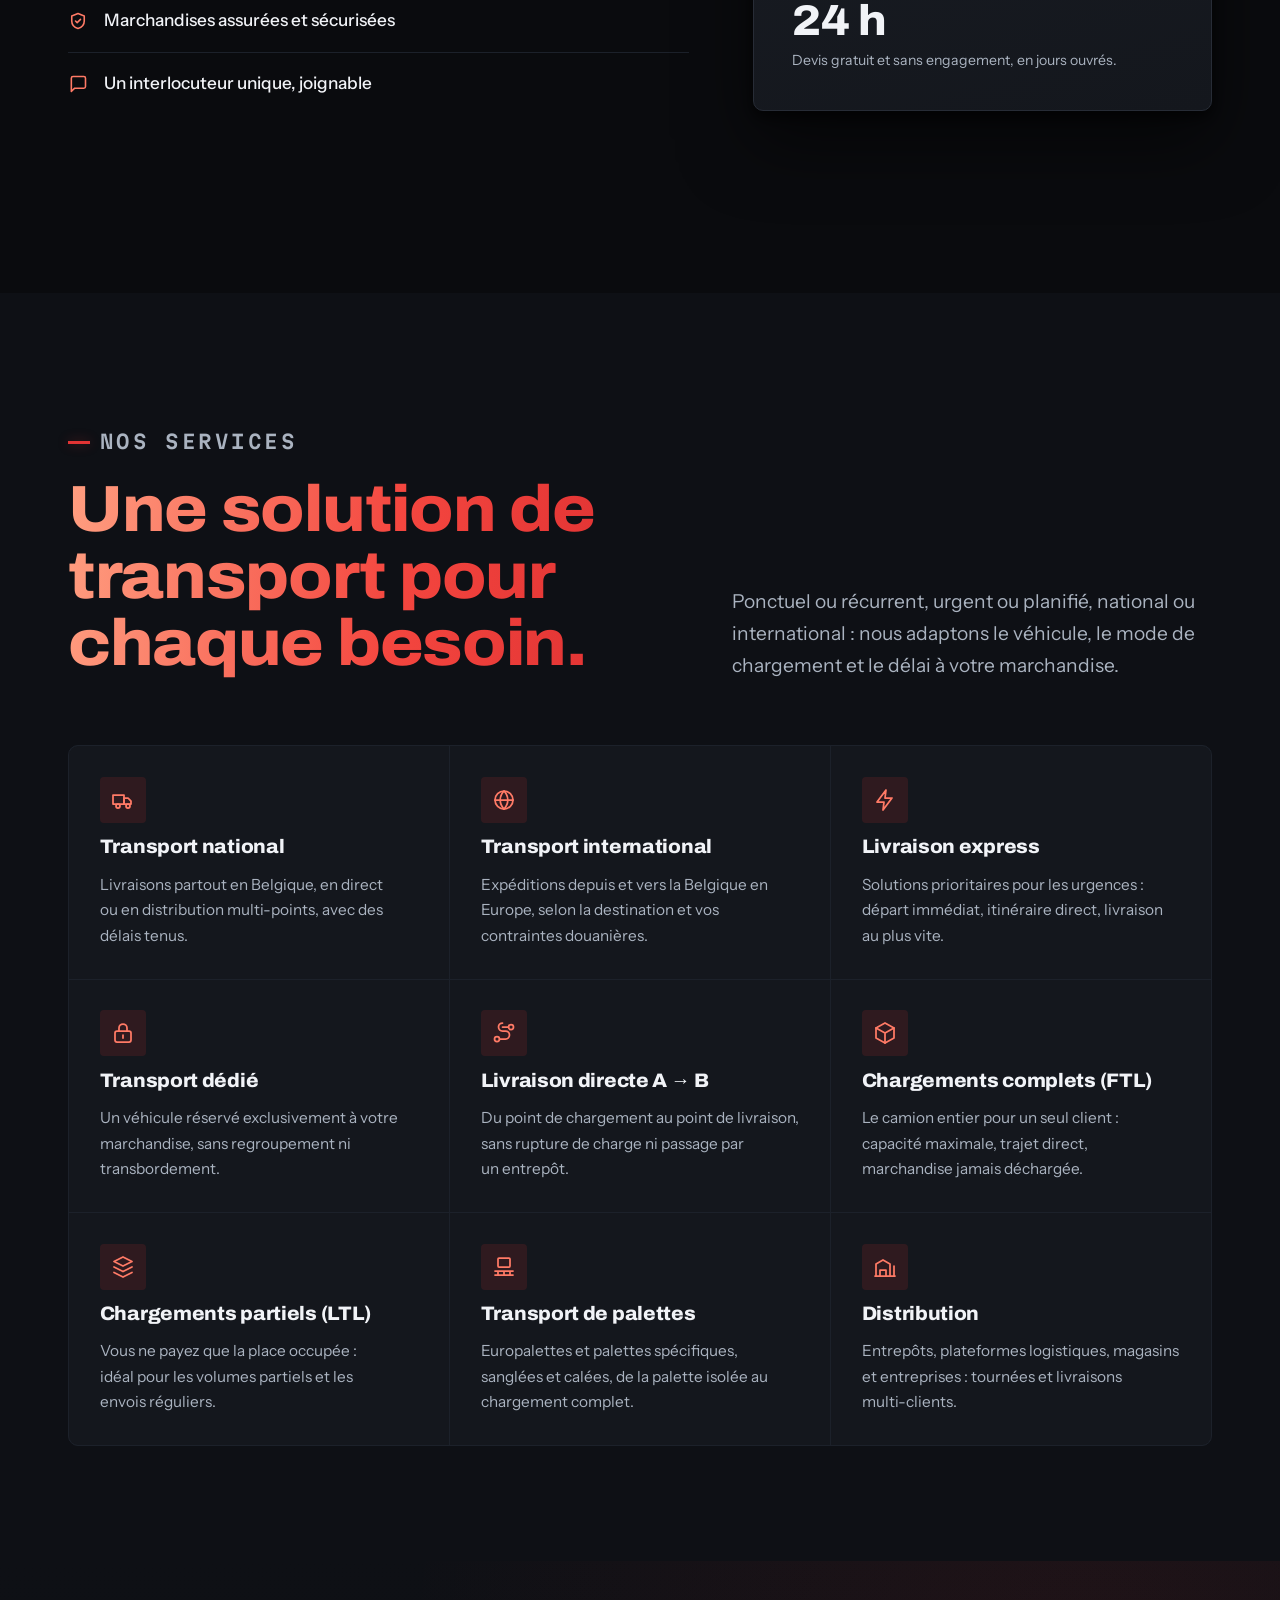
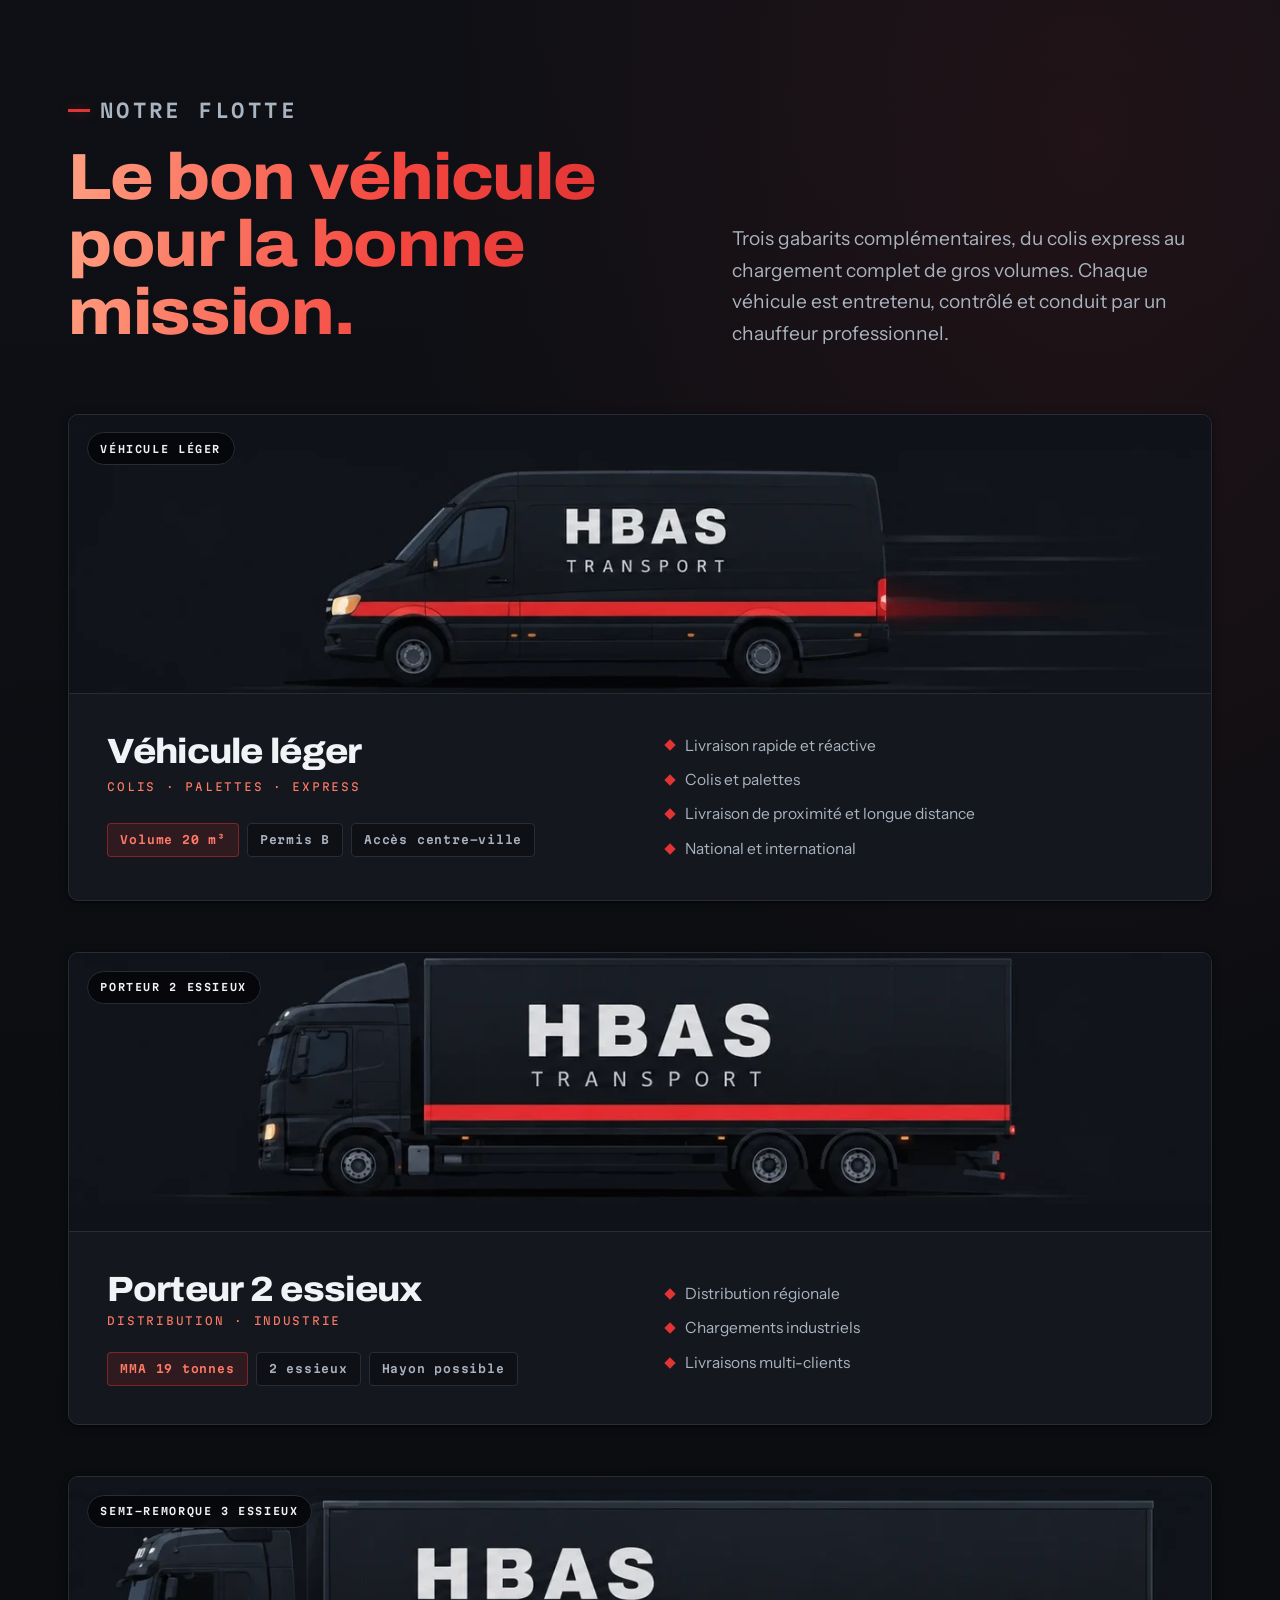
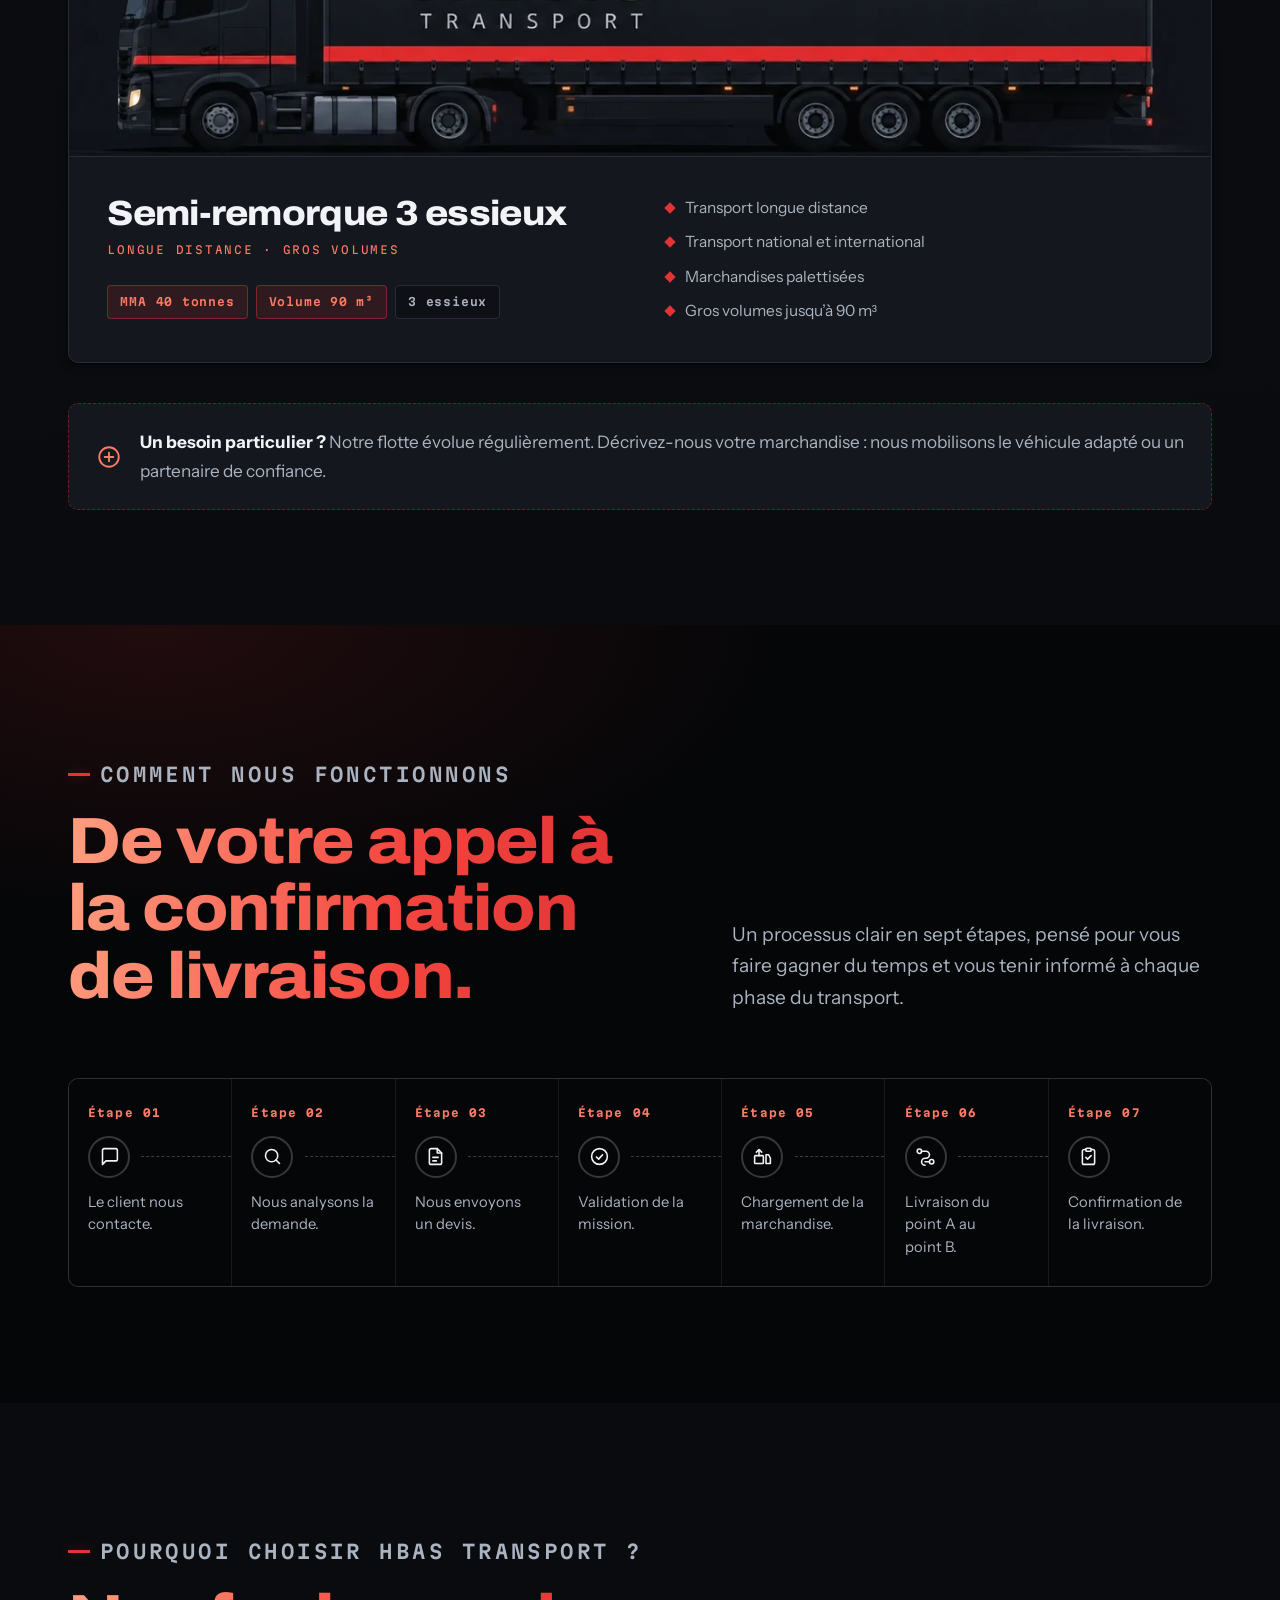
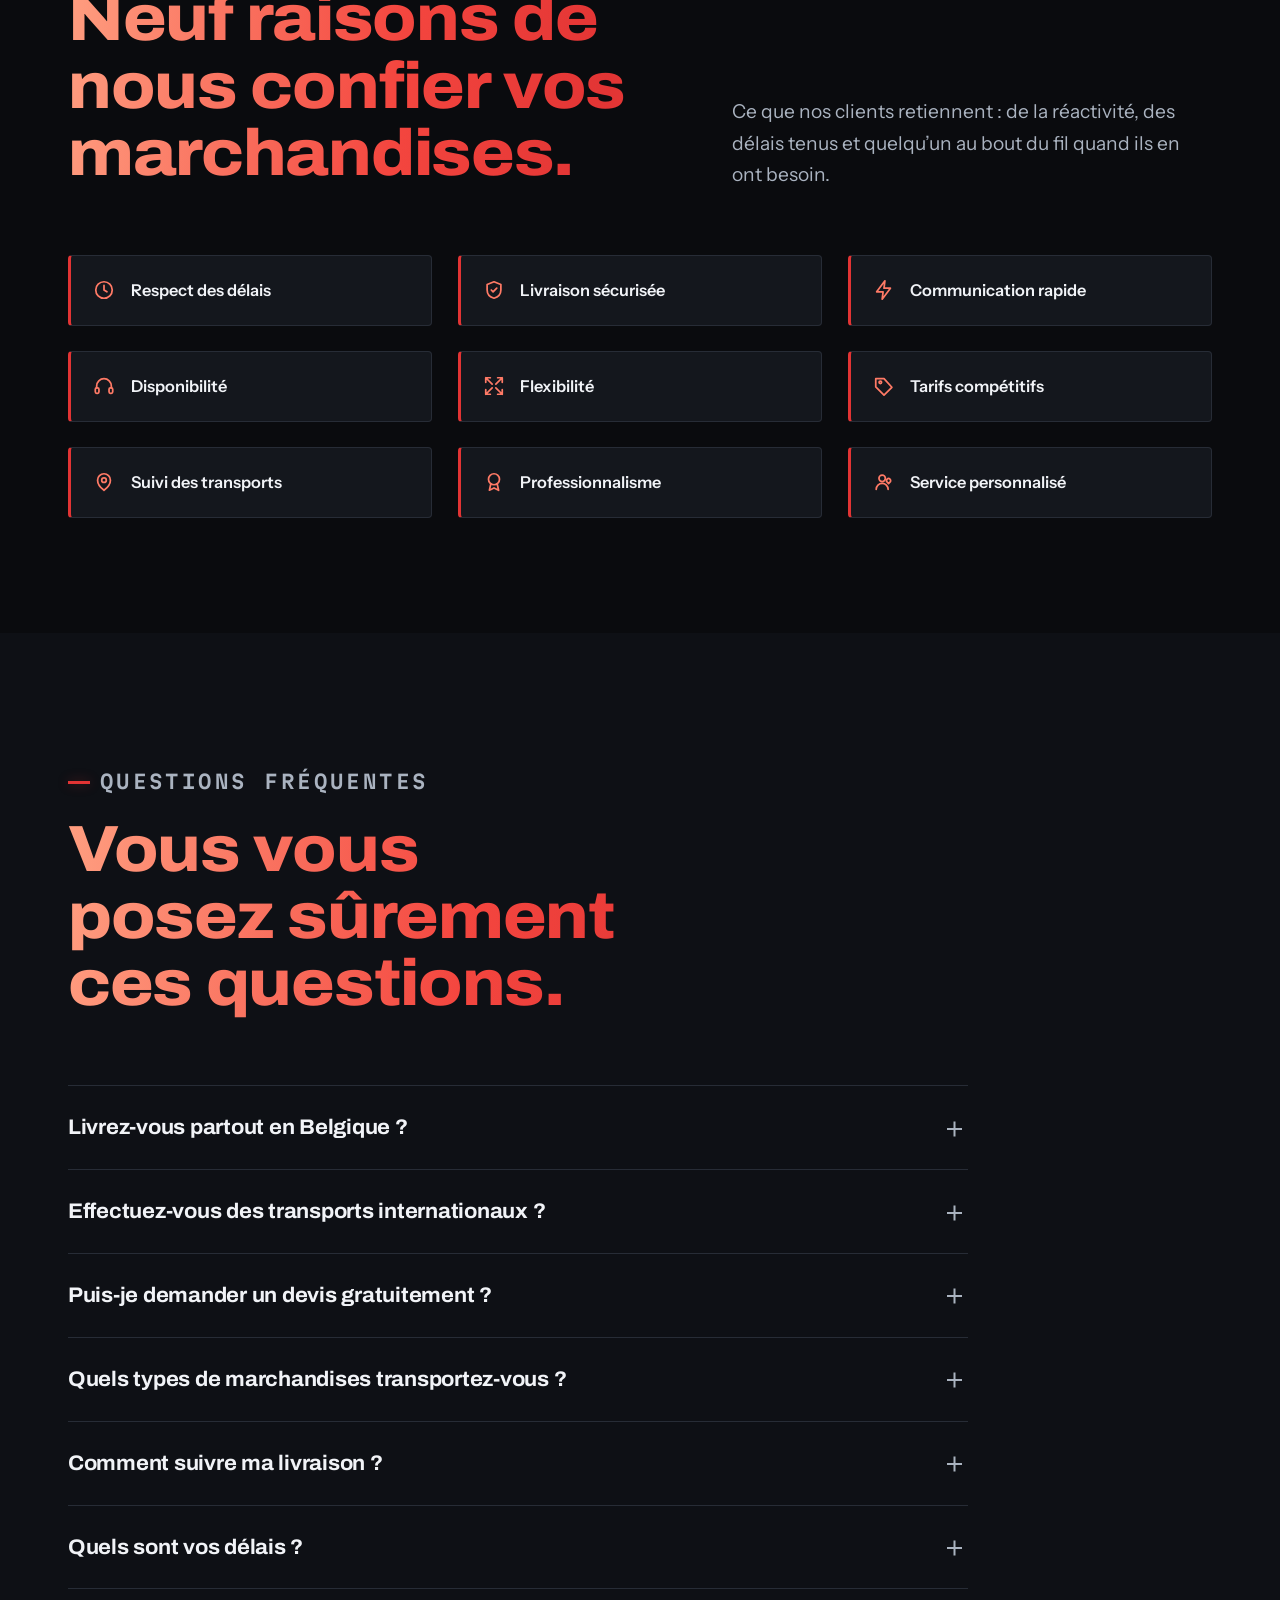
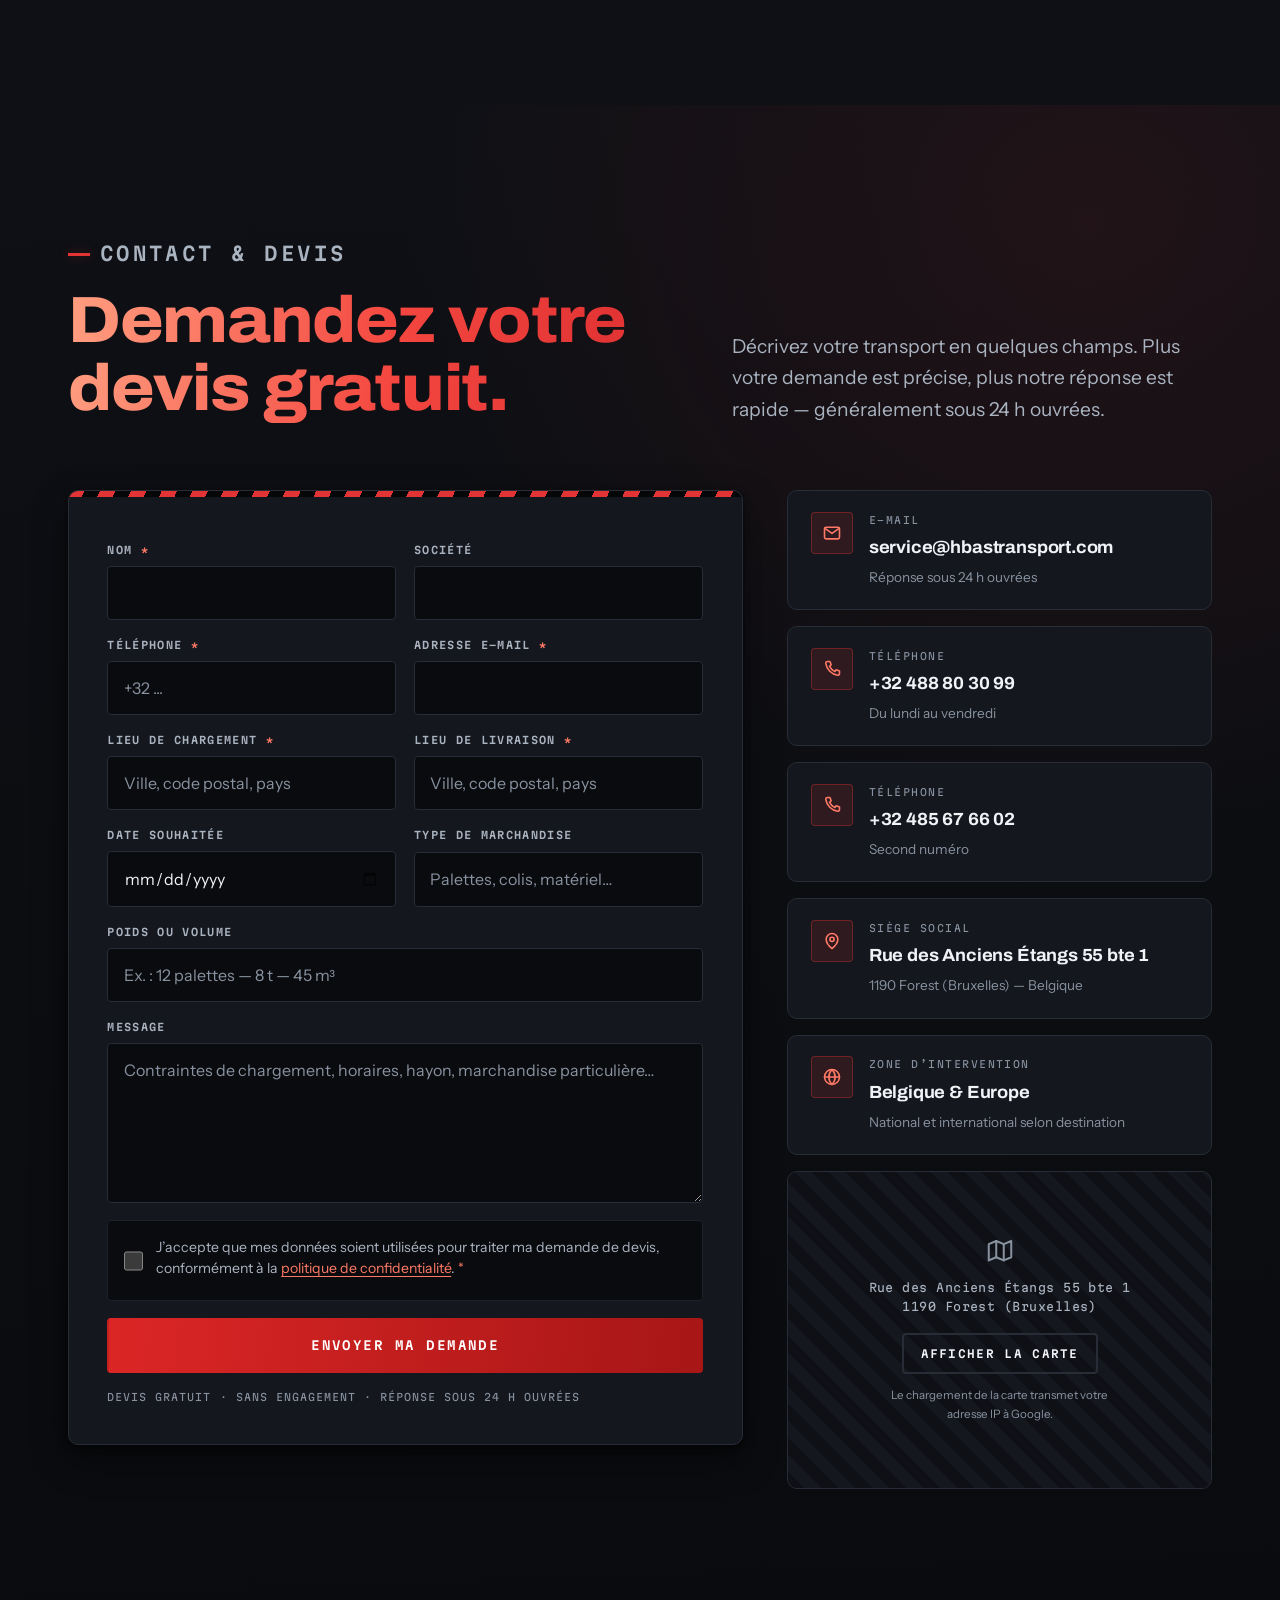
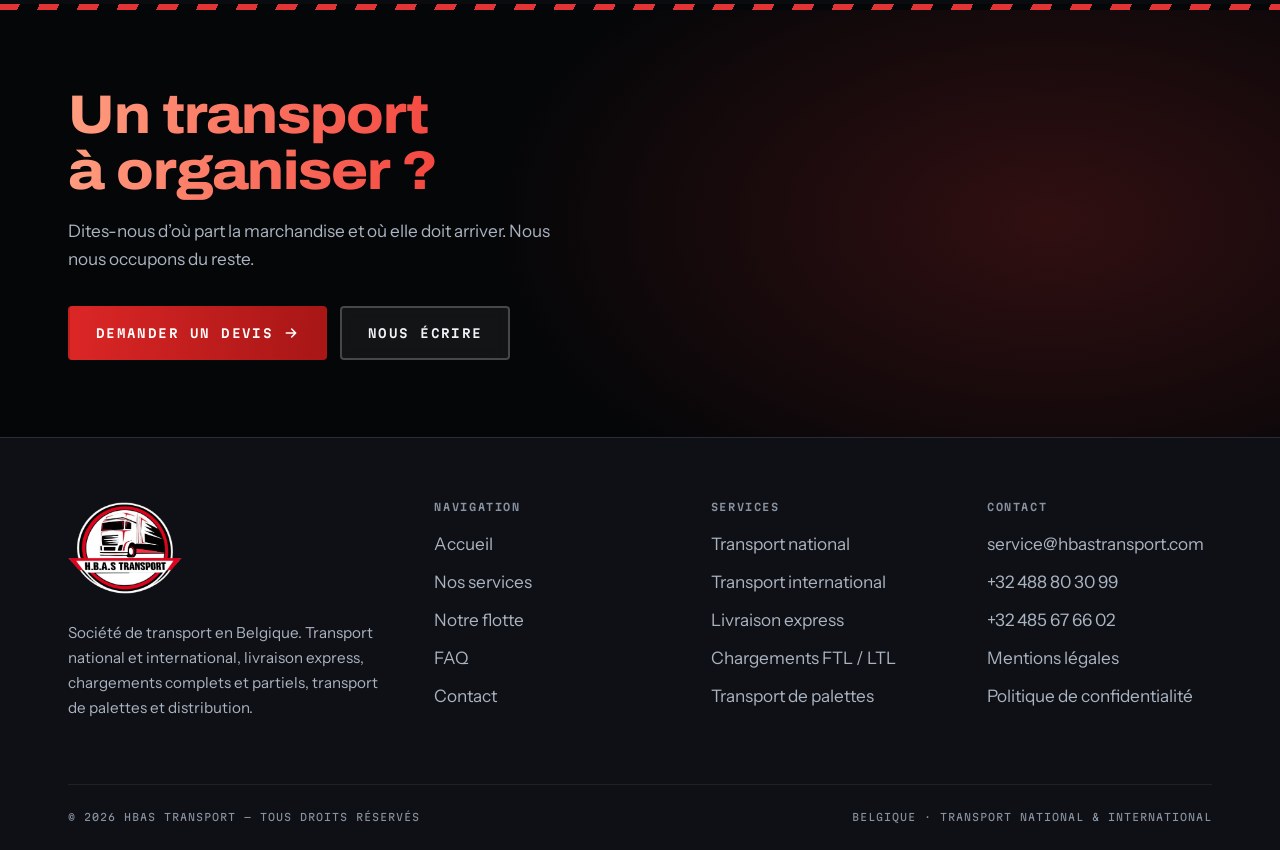
==== commit 9bfc78a8: "Site trilingue : français, anglais, néerlandais Le site existe désormais en trois langues, à des URL" ====
--- a/index.html
+++ b/index.html
@@ -10,6 +10,10 @@
 <meta name="author" content="HBAS TRANSPORT">
 <meta name="robots" content="index, follow, max-image-preview:large">
 <link rel="canonical" href="https://hbastransport.com/">
+<link rel="alternate" hreflang="fr" href="https://hbastransport.com/">
+<link rel="alternate" hreflang="en" href="https://hbastransport.com/en/">
+<link rel="alternate" hreflang="nl" href="https://hbastransport.com/nl/">
+<link rel="alternate" hreflang="x-default" href="https://hbastransport.com/">
 
 <!-- Open Graph / réseaux sociaux -->
 <meta property="og:type" content="website">
@@ -75,6 +79,11 @@
         <li><a class="nav__link" data-spy href="#faq">FAQ</a></li>
         <li><a class="nav__link" data-spy href="#contact">Contact</a></li>
       </ul>
+      <div class="lang" role="group" aria-label="Langue du site">
+        <a href="/" hreflang="fr" lang="fr" aria-current="true">FR</a>
+        <a href="/en/" hreflang="en" lang="en">EN</a>
+        <a href="/nl/" hreflang="nl" lang="nl">NL</a>
+      </div>
       <a class="btn btn--hi btn--sm" href="#contact">Demander un devis</a>
     </nav>
   </div>
--- a/assets/css/styles.css
+++ b/assets/css/styles.css
@@ -343,6 +343,24 @@
 }
 .nav__link:hover, .nav__link[aria-current="true"] { color: var(--txt); }
 .nav__link:hover::after, .nav__link[aria-current="true"]::after { right: 0; }
+
+/* Sélecteur de langue — trois codes courts, la langue active en évidence */
+.lang { display: inline-flex; gap: 2px; padding: 3px; flex: none;
+        background: var(--surface); border: 1px solid var(--line); border-radius: var(--radius); }
+.lang a {
+  display: grid; place-items: center; min-width: 34px; min-height: 30px;
+  font-family: var(--mono); font-size: .64rem; font-weight: 600; letter-spacing: .08em;
+  color: var(--txt-3); text-decoration: none; border-radius: 2px;
+  transition: color .2s var(--ease), background-color .2s var(--ease);
+}
+.lang a:hover { color: var(--txt); background: var(--surface-2); }
+.lang a[aria-current="true"] { color: #fff; background-image: var(--grad-fill); }
+
+@media (max-width: 940px) {
+  .lang { width: 100%; margin-top: 1.2rem; justify-content: stretch; }
+  .lang a { flex: 1; min-height: 42px; font-size: .74rem; }
+  .nav .lang + .btn { margin-top: .6rem; }
+}
 
 .nav-toggle {
   display: none; margin-left: auto;
